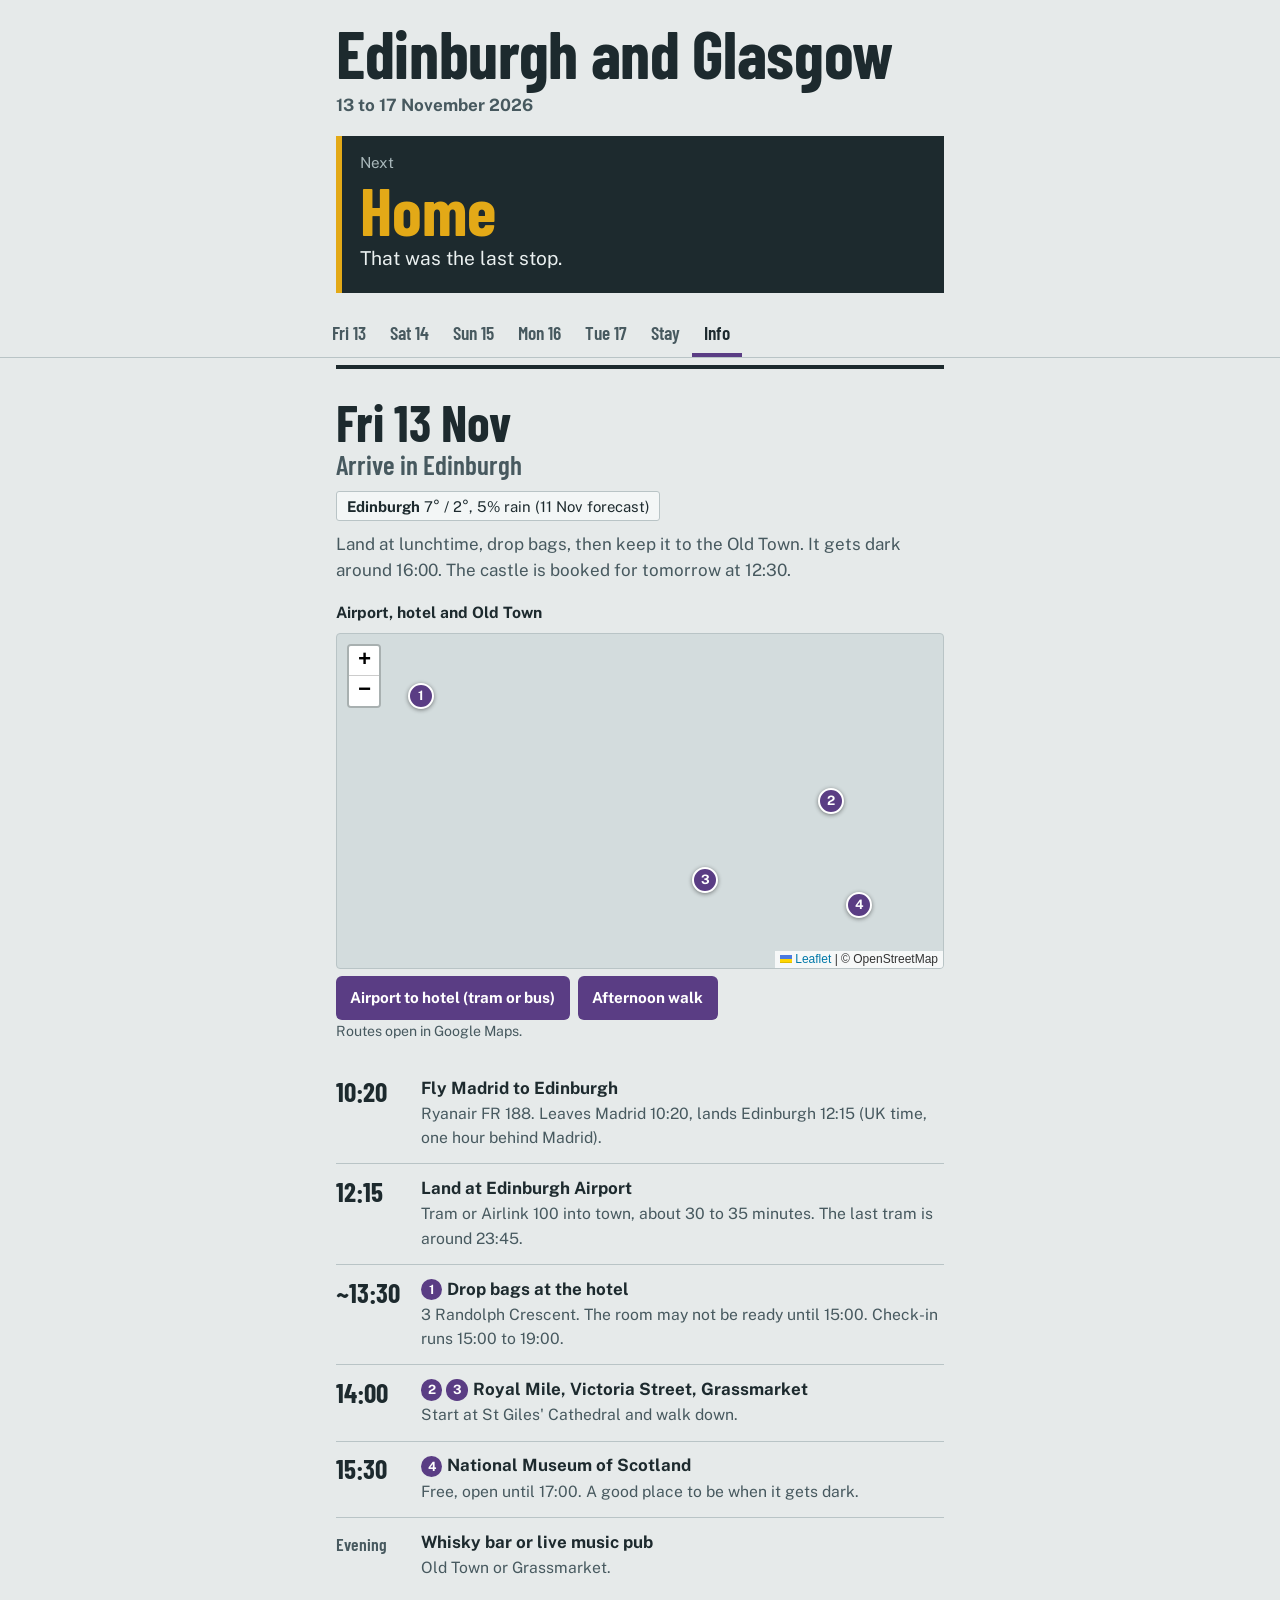
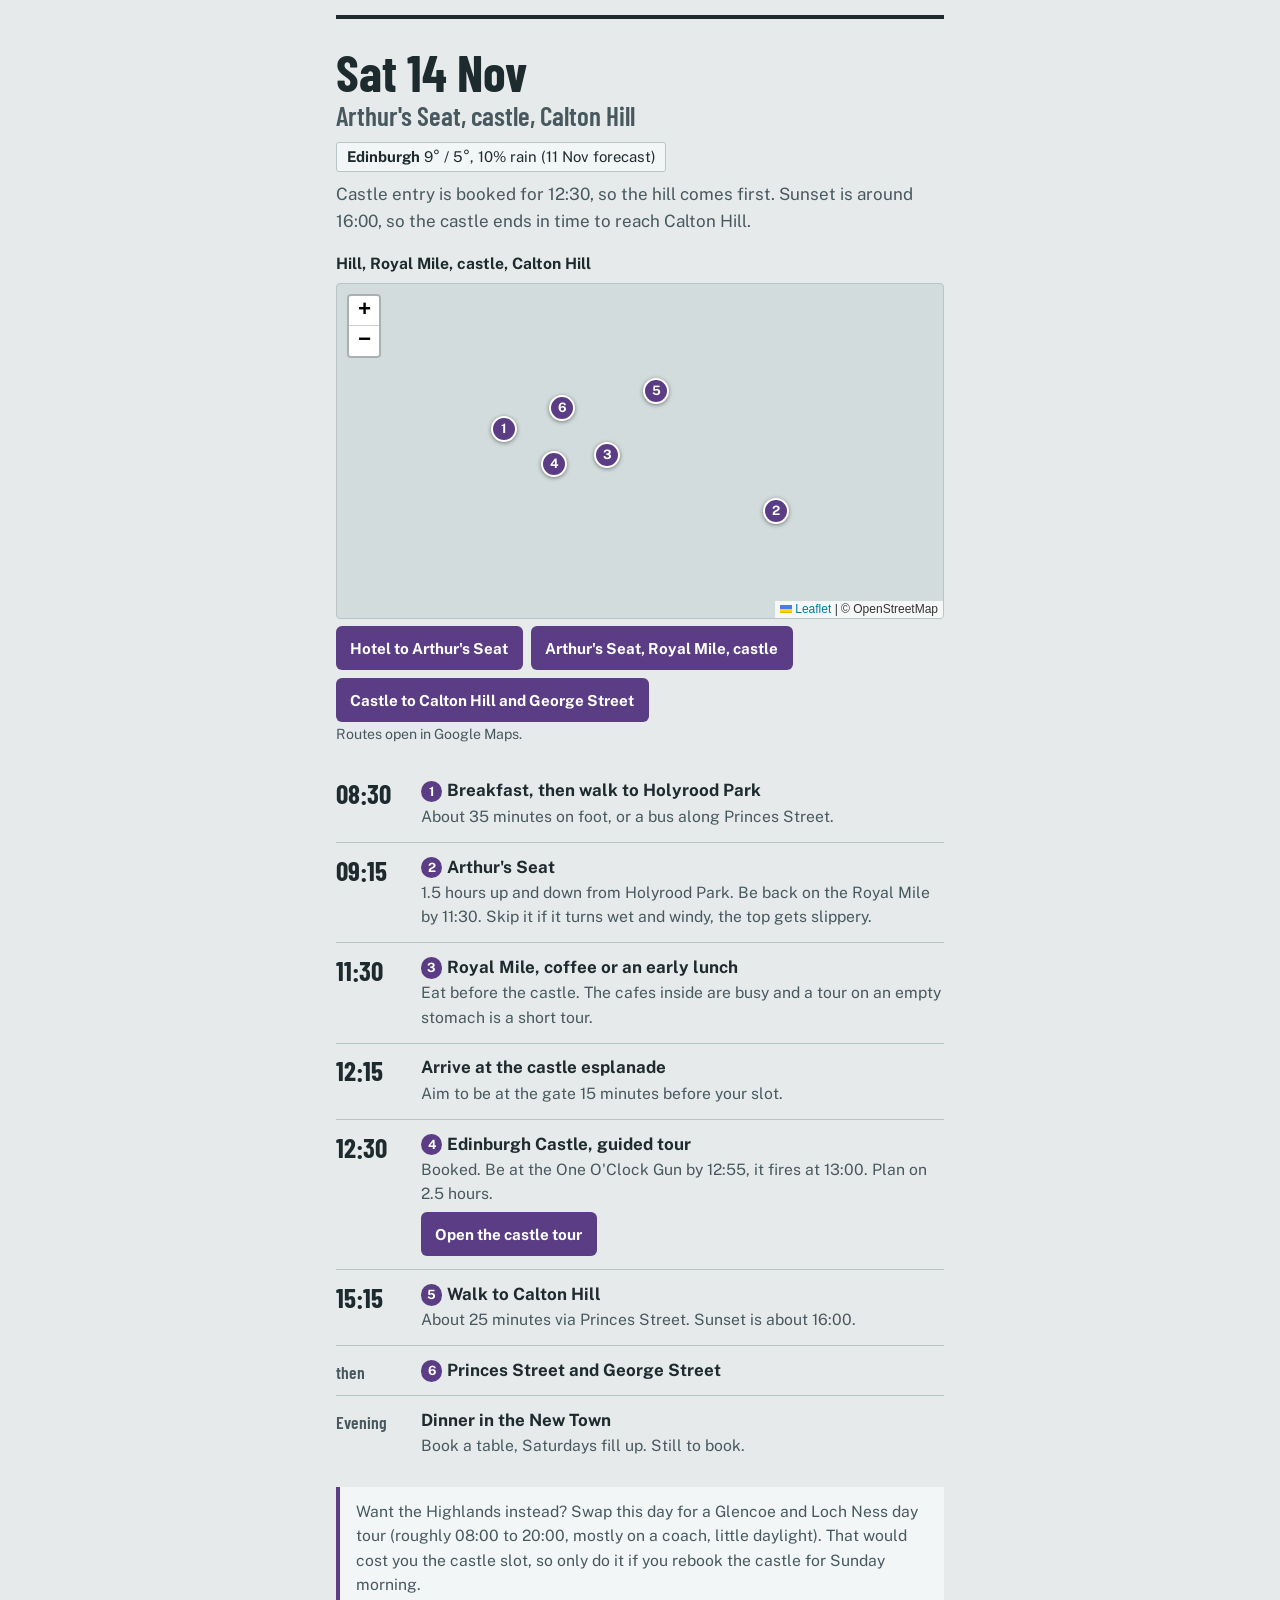
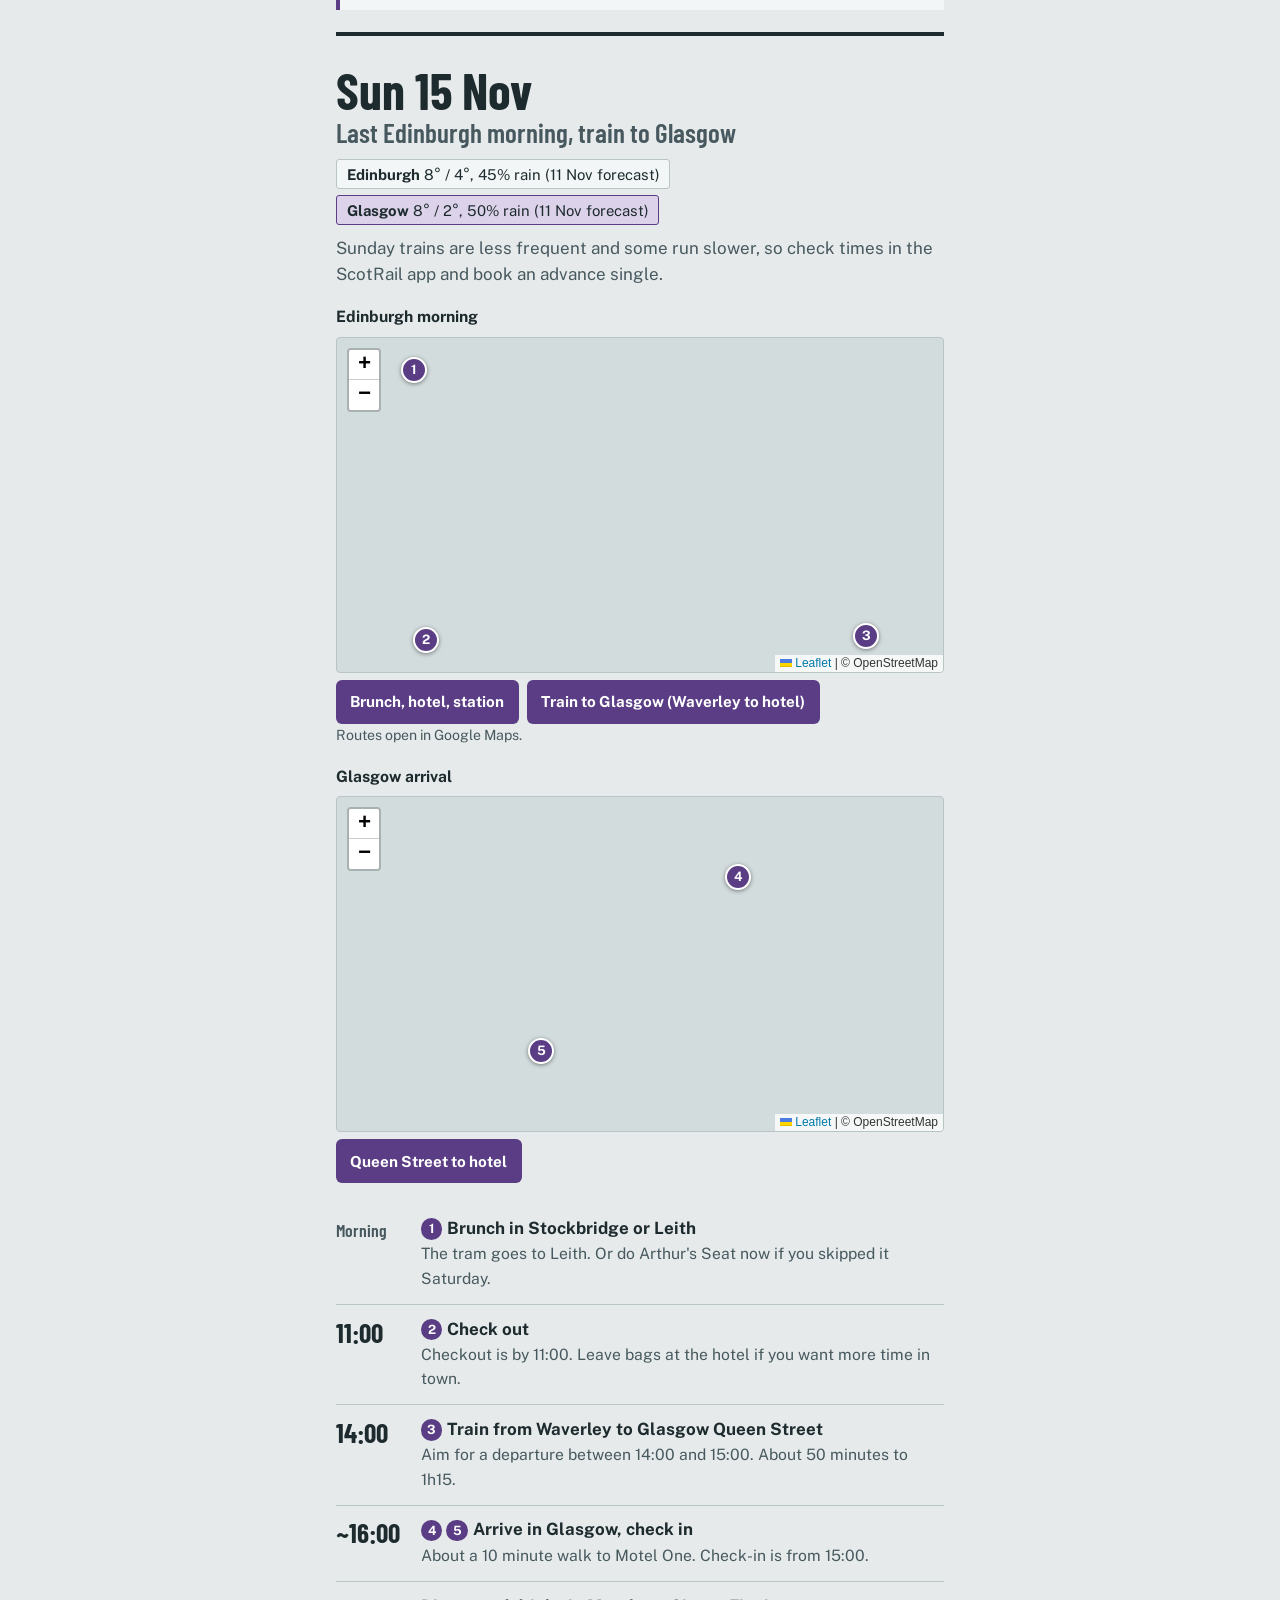
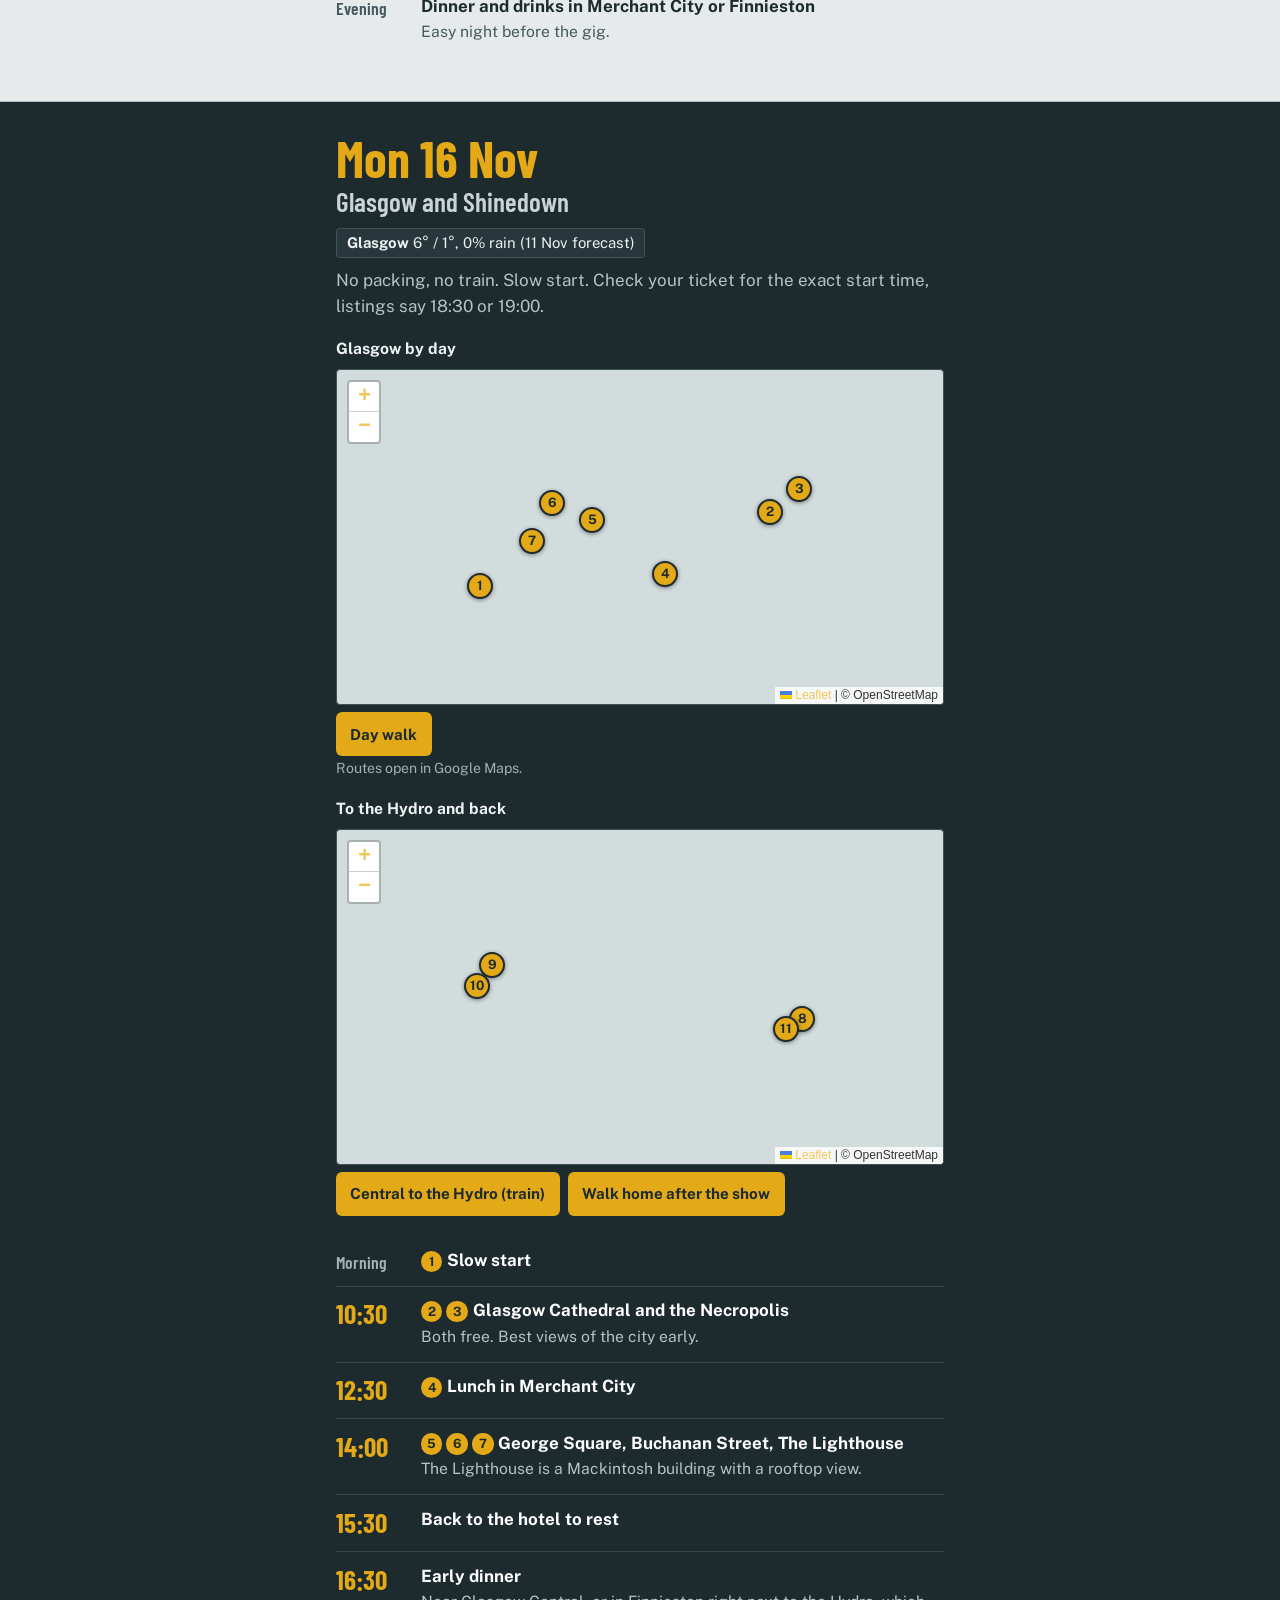
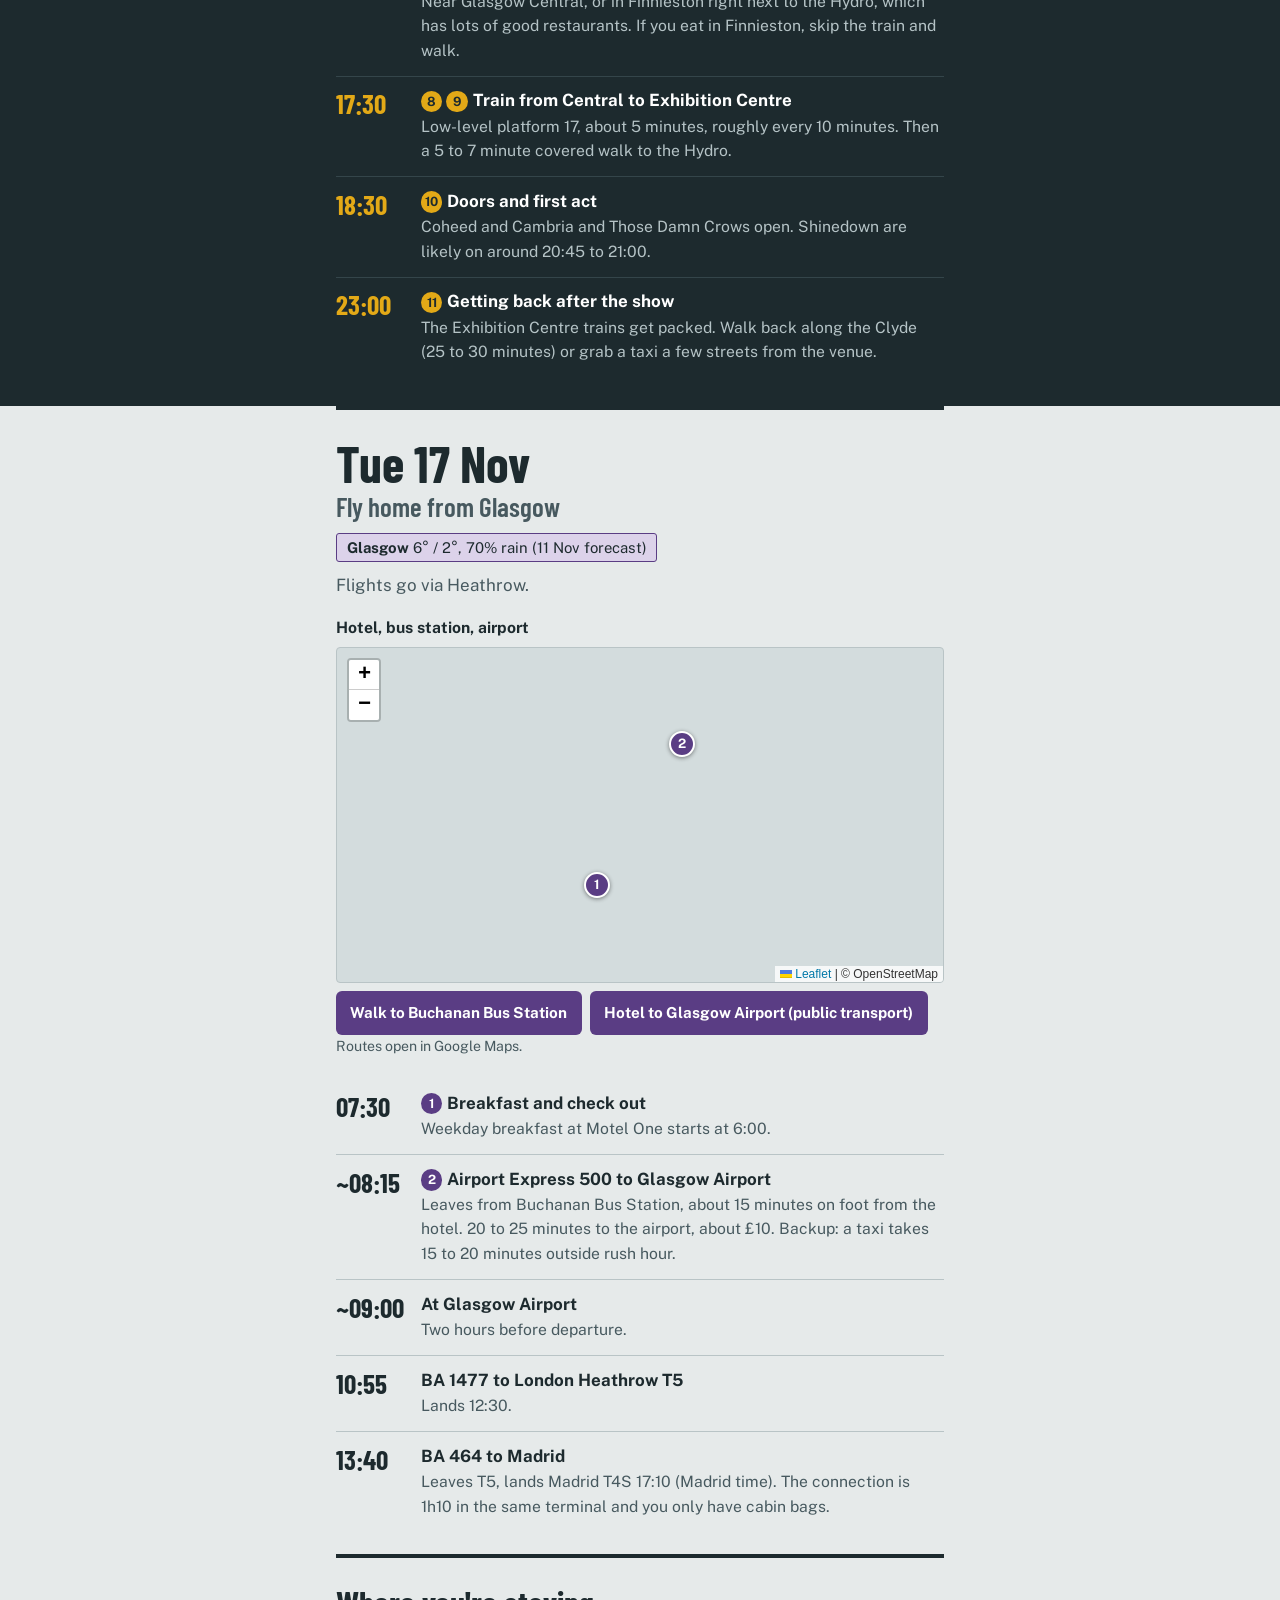
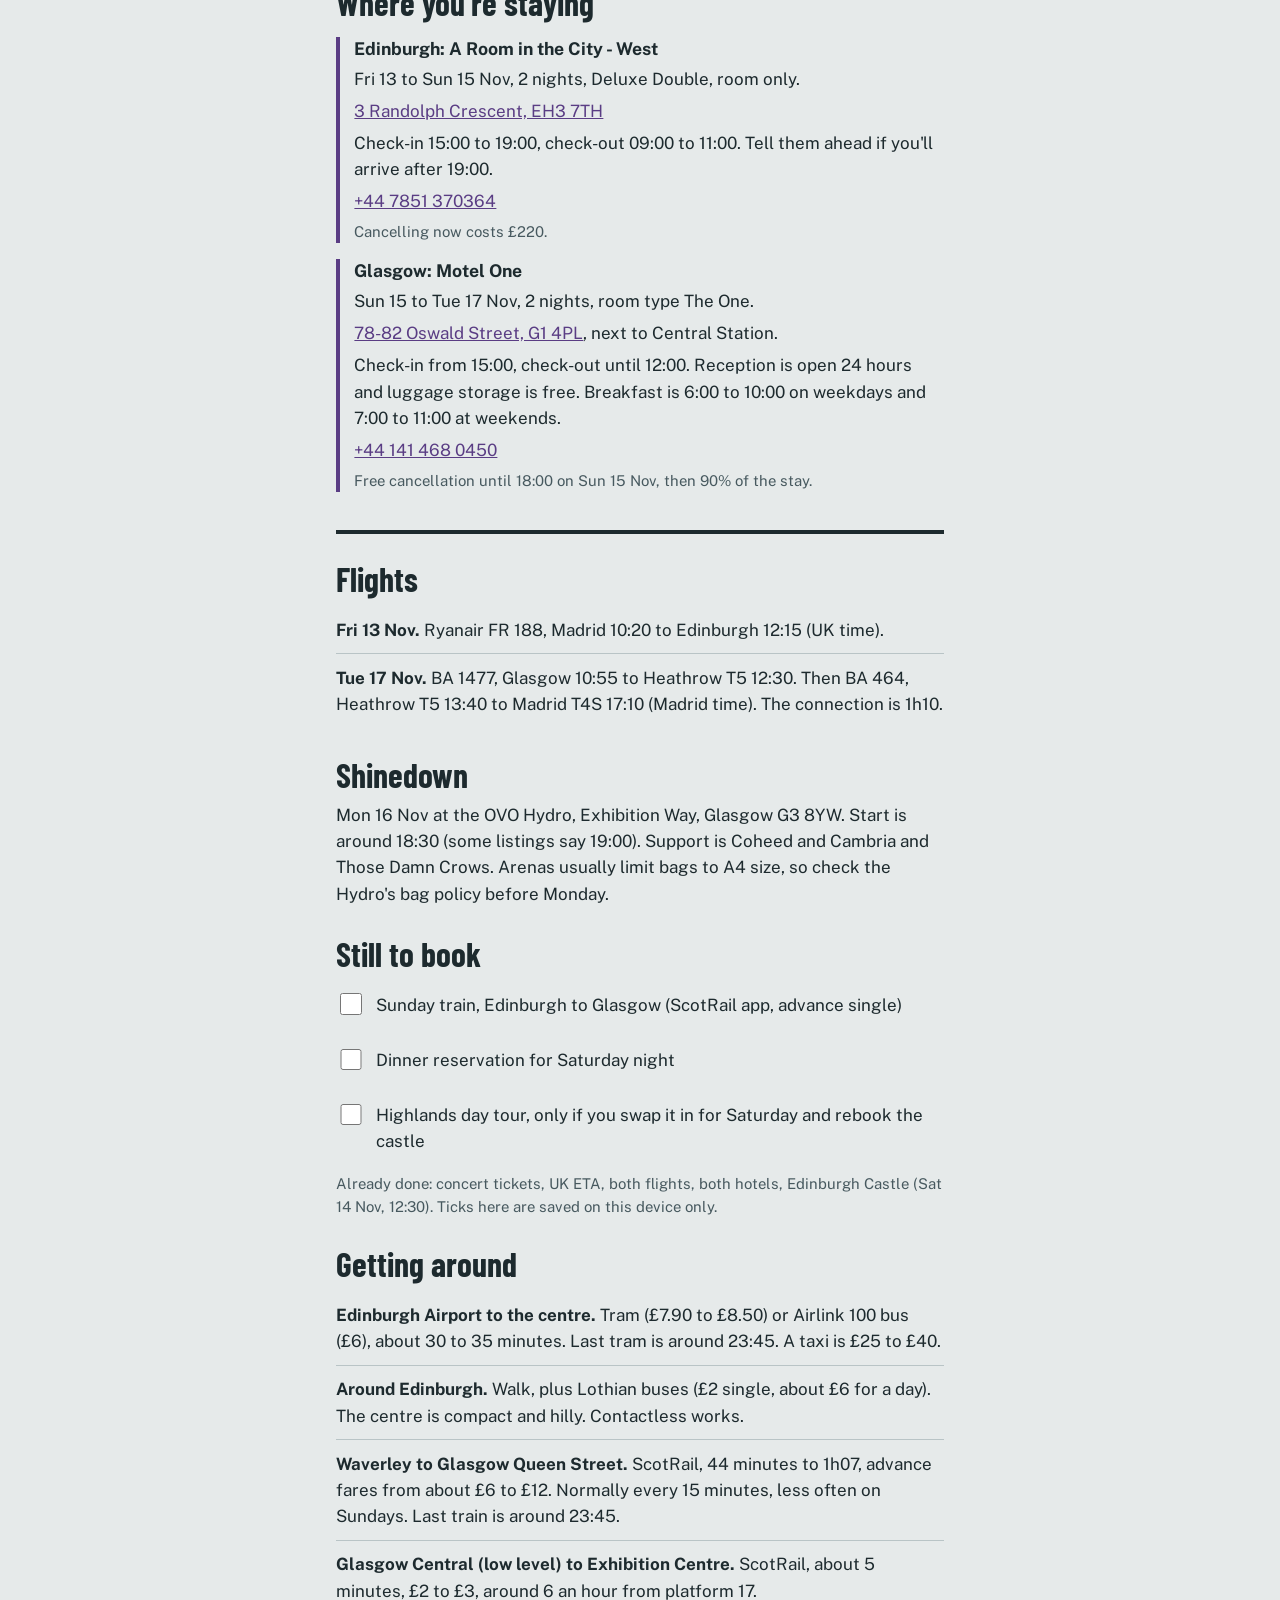
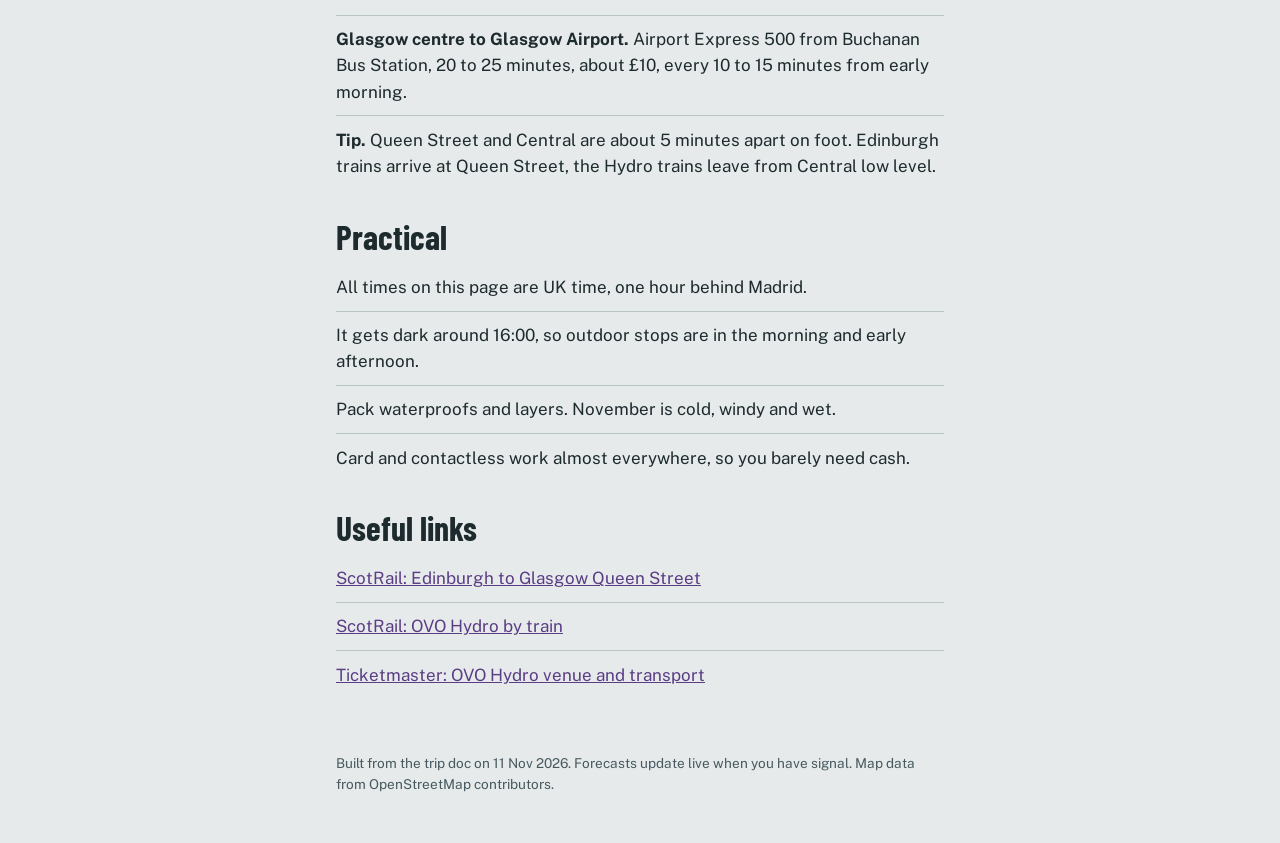
==== index.html @ a9a09bb0 "Rework Saturday around 12:30 castle slot, add castle audio tour page Co-Authored-By: Claude Sonnet 5" ====
<!doctype html>
<html lang="en">
<head>
<meta charset="utf-8">
<meta name="viewport" content="width=device-width, initial-scale=1, viewport-fit=cover">
<meta name="robots" content="noindex, nofollow">
<meta name="theme-color" content="#1D2A2E">
<title>Edinburgh and Glasgow, 13 to 17 Nov 2026</title>
<link rel="stylesheet" href="vendor/leaflet/leaflet.css">
<link rel="stylesheet" href="style.css">
</head>
<body>
<header class="top">
  <h1>Edinburgh and Glasgow</h1>
  <p class="dates">13 to 17 November 2026</p>
  <div class="next" id="next" aria-live="polite">
    <p class="nextlabel">Next</p>
    <p class="nexttime" id="nexttime"></p>
    <p class="nexttext" id="nexttext"></p>
    <p class="nextin" id="nextin"></p>
  </div>
</header>
<nav class="tabs" id="tabs" aria-label="Sections"><a href="#fri" data-tab="fri">Fri 13</a><a href="#sat" data-tab="sat">Sat 14</a><a href="#sun" data-tab="sun">Sun 15</a><a href="#mon" data-tab="mon">Mon 16</a><a href="#tue" data-tab="tue">Tue 17</a><a href="#stay" data-tab="stay">Stay</a><a href="#info" data-tab="info">Info</a></nav>
<main>

<section class="day" id="fri" data-date="2026-11-13">
  <div class="dayhead">
    <p class="daydate">Fri 13 Nov<span class="todaytag" hidden>Today</span></p>
    <h2>Arrive in Edinburgh</h2>
  </div>
  <p class="weather"><span class="wx" data-city="edi" data-date="2026-11-13"><b>Edinburgh</b> <i class="wxv">loading</i></span></p>
  <p class="blurb">Land at lunchtime, drop bags, then keep it to the Old Town. It gets dark around 16:00. The castle is booked for tomorrow at 12:30.</p>
  <div class="mapblock"><p class="maptitle">Airport, hotel and Old Town</p><div class="map" id="map-fri-0" role="img" aria-label="Map: Airport, hotel and Old Town"></div><div class="routes"><a class="btn" href="https://www.google.com/maps/dir/?api=1&amp;origin=Edinburgh%20Airport&amp;destination=A%20Room%20in%20the%20City%20-%20West%2C%203%20Randolph%20Crescent%2C%20Edinburgh%20EH3%207TH&amp;travelmode=transit" target="_blank" rel="noopener">Airport to hotel (tram or bus)</a><a class="btn" href="https://www.google.com/maps/dir/?api=1&amp;origin=A%20Room%20in%20the%20City%20-%20West%2C%203%20Randolph%20Crescent%2C%20Edinburgh%20EH3%207TH&amp;destination=National%20Museum%20of%20Scotland%2C%20Edinburgh&amp;travelmode=walking&amp;waypoints=St%20Giles%27%20Cathedral%2C%20Edinburgh%7CVictoria%20Street%2C%20Edinburgh%7CGrassmarket%2C%20Edinburgh" target="_blank" rel="noopener">Afternoon walk</a></div><p class="mapnote">Routes open in Google Maps.</p></div>
  <ol class="timeline">
<li class="row"><div class="t">10:20</div><div class="b"><h4>Fly Madrid to Edinburgh</h4><p>Ryanair FR 188. Leaves Madrid 10:20, lands Edinburgh 12:15 (UK time, one hour behind Madrid).</p></div></li>
<li class="row"><div class="t">12:15</div><div class="b"><h4>Land at Edinburgh Airport</h4><p>Tram or Airlink 100 into town, about 30 to 35 minutes. The last tram is around 23:45.</p></div></li>
<li class="row"><div class="t">~13:30</div><div class="b"><h4><span class="pin">1</span>Drop bags at the hotel</h4><p>3 Randolph Crescent. The room may not be ready until 15:00. Check-in runs 15:00 to 19:00.</p></div></li>
<li class="row"><div class="t">14:00</div><div class="b"><h4><span class="pin">2</span><span class="pin">3</span>Royal Mile, Victoria Street, Grassmarket</h4><p>Start at St Giles&#x27; Cathedral and walk down.</p></div></li>
<li class="row"><div class="t">15:30</div><div class="b"><h4><span class="pin">4</span>National Museum of Scotland</h4><p>Free, open until 17:00. A good place to be when it gets dark.</p></div></li>
<li class="row"><div class="t w">Evening</div><div class="b"><h4>Whisky bar or live music pub</h4><p>Old Town or Grassmarket.</p></div></li>
  </ol>
  
</section>
<section class="day" id="sat" data-date="2026-11-14">
  <div class="dayhead">
    <p class="daydate">Sat 14 Nov<span class="todaytag" hidden>Today</span></p>
    <h2>Arthur&#x27;s Seat, castle, Calton Hill</h2>
  </div>
  <p class="weather"><span class="wx" data-city="edi" data-date="2026-11-14"><b>Edinburgh</b> <i class="wxv">loading</i></span></p>
  <p class="blurb">Castle entry is booked for 12:30, so the hill comes first. Sunset is around 16:00, so the castle ends in time to reach Calton Hill.</p>
  <div class="mapblock"><p class="maptitle">Hill, Royal Mile, castle, Calton Hill</p><div class="map" id="map-sat-0" role="img" aria-label="Map: Hill, Royal Mile, castle, Calton Hill"></div><div class="routes"><a class="btn" href="https://www.google.com/maps/dir/?api=1&amp;origin=A%20Room%20in%20the%20City%20-%20West%2C%203%20Randolph%20Crescent%2C%20Edinburgh%20EH3%207TH&amp;destination=Arthur%27s%20Seat%2C%20Edinburgh&amp;travelmode=walking" target="_blank" rel="noopener">Hotel to Arthur&#x27;s Seat</a><a class="btn" href="https://www.google.com/maps/dir/?api=1&amp;origin=Arthur%27s%20Seat%2C%20Edinburgh&amp;destination=Edinburgh%20Castle&amp;travelmode=walking&amp;waypoints=St%20Giles%27%20Cathedral%2C%20Edinburgh" target="_blank" rel="noopener">Arthur&#x27;s Seat, Royal Mile, castle</a><a class="btn" href="https://www.google.com/maps/dir/?api=1&amp;origin=Edinburgh%20Castle&amp;destination=George%20Street%2C%20Edinburgh&amp;travelmode=walking&amp;waypoints=Calton%20Hill%2C%20Edinburgh" target="_blank" rel="noopener">Castle to Calton Hill and George Street</a></div><p class="mapnote">Routes open in Google Maps.</p></div>
  <ol class="timeline">
<li class="row"><div class="t">08:30</div><div class="b"><h4><span class="pin">1</span>Breakfast, then walk to Holyrood Park</h4><p>About 35 minutes on foot, or a bus along Princes Street.</p></div></li>
<li class="row"><div class="t">09:15</div><div class="b"><h4><span class="pin">2</span>Arthur&#x27;s Seat</h4><p>1.5 hours up and down from Holyrood Park. Be back on the Royal Mile by 11:30. Skip it if it turns wet and windy, the top gets slippery.</p></div></li>
<li class="row"><div class="t">11:30</div><div class="b"><h4><span class="pin">3</span>Royal Mile, coffee or an early lunch</h4><p>Eat before the castle. The cafes inside are busy and a tour on an empty stomach is a short tour.</p></div></li>
<li class="row"><div class="t">12:15</div><div class="b"><h4>Arrive at the castle esplanade</h4><p>Aim to be at the gate 15 minutes before your slot.</p></div></li>
<li class="row"><div class="t">12:30</div><div class="b"><h4><span class="pin">4</span>Edinburgh Castle, guided tour</h4><p>Booked. Be at the One O&#x27;Clock Gun by 12:55, it fires at 13:00. Plan on 2.5 hours.</p><p><a class="btn tour" href="castle.html">Open the castle tour</a></p></div></li>
<li class="row"><div class="t">15:15</div><div class="b"><h4><span class="pin">5</span>Walk to Calton Hill</h4><p>About 25 minutes via Princes Street. Sunset is about 16:00.</p></div></li>
<li class="row"><div class="t w">then</div><div class="b"><h4><span class="pin">6</span>Princes Street and George Street</h4></div></li>
<li class="row"><div class="t w">Evening</div><div class="b"><h4>Dinner in the New Town</h4><p>Book a table, Saturdays fill up. Still to book.</p></div></li>
  </ol>
  <p class="extra">Want the Highlands instead? Swap this day for a Glencoe and Loch Ness day tour (roughly 08:00 to 20:00, mostly on a coach, little daylight). That would cost you the castle slot, so only do it if you rebook the castle for Sunday morning.</p>
</section>
<section class="day" id="sun" data-date="2026-11-15">
  <div class="dayhead">
    <p class="daydate">Sun 15 Nov<span class="todaytag" hidden>Today</span></p>
    <h2>Last Edinburgh morning, train to Glasgow</h2>
  </div>
  <p class="weather"><span class="wx" data-city="edi" data-date="2026-11-15"><b>Edinburgh</b> <i class="wxv">loading</i></span><span class="wx" data-city="gla" data-date="2026-11-15"><b>Glasgow</b> <i class="wxv">loading</i></span></p>
  <p class="blurb">Sunday trains are less frequent and some run slower, so check times in the ScotRail app and book an advance single.</p>
  <div class="mapblock"><p class="maptitle">Edinburgh morning</p><div class="map" id="map-sun-0" role="img" aria-label="Map: Edinburgh morning"></div><div class="routes"><a class="btn" href="https://www.google.com/maps/dir/?api=1&amp;origin=Stockbridge%2C%20Edinburgh&amp;destination=Edinburgh%20Waverley%20station&amp;travelmode=walking&amp;waypoints=A%20Room%20in%20the%20City%20-%20West%2C%203%20Randolph%20Crescent%2C%20Edinburgh%20EH3%207TH" target="_blank" rel="noopener">Brunch, hotel, station</a><a class="btn" href="https://www.google.com/maps/dir/?api=1&amp;origin=Edinburgh%20Waverley%20station&amp;destination=Motel%20One%20Glasgow%2C%2078-82%20Oswald%20Street%2C%20Glasgow%20G1%204PL&amp;travelmode=transit" target="_blank" rel="noopener">Train to Glasgow (Waverley to hotel)</a></div><p class="mapnote">Routes open in Google Maps.</p></div>
<div class="mapblock"><p class="maptitle">Glasgow arrival</p><div class="map" id="map-sun-1" role="img" aria-label="Map: Glasgow arrival"></div><div class="routes"><a class="btn" href="https://www.google.com/maps/dir/?api=1&amp;origin=Glasgow%20Queen%20Street%20station&amp;destination=Motel%20One%20Glasgow%2C%2078-82%20Oswald%20Street%2C%20Glasgow%20G1%204PL&amp;travelmode=walking" target="_blank" rel="noopener">Queen Street to hotel</a></div></div>
  <ol class="timeline">
<li class="row"><div class="t w">Morning</div><div class="b"><h4><span class="pin">1</span>Brunch in Stockbridge or Leith</h4><p>The tram goes to Leith. Or do Arthur&#x27;s Seat now if you skipped it Saturday.</p></div></li>
<li class="row"><div class="t">11:00</div><div class="b"><h4><span class="pin">2</span>Check out</h4><p>Checkout is by 11:00. Leave bags at the hotel if you want more time in town.</p></div></li>
<li class="row"><div class="t">14:00</div><div class="b"><h4><span class="pin">3</span>Train from Waverley to Glasgow Queen Street</h4><p>Aim for a departure between 14:00 and 15:00. About 50 minutes to 1h15.</p></div></li>
<li class="row"><div class="t">~16:00</div><div class="b"><h4><span class="pin">4</span><span class="pin">5</span>Arrive in Glasgow, check in</h4><p>About a 10 minute walk to Motel One. Check-in is from 15:00.</p></div></li>
<li class="row"><div class="t w">Evening</div><div class="b"><h4>Dinner and drinks in Merchant City or Finnieston</h4><p>Easy night before the gig.</p></div></li>
  </ol>
  
</section>
<section class="day stage" id="mon" data-date="2026-11-16">
  <div class="dayhead">
    <p class="daydate">Mon 16 Nov<span class="todaytag" hidden>Today</span></p>
    <h2>Glasgow and Shinedown</h2>
  </div>
  <p class="weather"><span class="wx" data-city="gla" data-date="2026-11-16"><b>Glasgow</b> <i class="wxv">loading</i></span></p>
  <p class="blurb">No packing, no train. Slow start. Check your ticket for the exact start time, listings say 18:30 or 19:00.</p>
  <div class="mapblock"><p class="maptitle">Glasgow by day</p><div class="map" id="map-mon-0" role="img" aria-label="Map: Glasgow by day"></div><div class="routes"><a class="btn" href="https://www.google.com/maps/dir/?api=1&amp;origin=Motel%20One%20Glasgow%2C%2078-82%20Oswald%20Street%2C%20Glasgow%20G1%204PL&amp;destination=Motel%20One%20Glasgow%2C%2078-82%20Oswald%20Street%2C%20Glasgow%20G1%204PL&amp;travelmode=walking&amp;waypoints=Glasgow%20Cathedral%7CGlasgow%20Necropolis%7CMerchant%20City%2C%20Glasgow%7CGeorge%20Square%2C%20Glasgow%7CBuchanan%20Street%2C%20Glasgow%7CThe%20Lighthouse%2C%20Mitchell%20Lane%2C%20Glasgow" target="_blank" rel="noopener">Day walk</a></div><p class="mapnote">Routes open in Google Maps.</p></div>
<div class="mapblock"><p class="maptitle">To the Hydro and back</p><div class="map" id="map-mon-1" role="img" aria-label="Map: To the Hydro and back"></div><div class="routes"><a class="btn" href="https://www.google.com/maps/dir/?api=1&amp;origin=Glasgow%20Central%20station&amp;destination=OVO%20Hydro%2C%20Glasgow&amp;travelmode=transit" target="_blank" rel="noopener">Central to the Hydro (train)</a><a class="btn" href="https://www.google.com/maps/dir/?api=1&amp;origin=OVO%20Hydro%2C%20Glasgow&amp;destination=Motel%20One%20Glasgow%2C%2078-82%20Oswald%20Street%2C%20Glasgow%20G1%204PL&amp;travelmode=walking" target="_blank" rel="noopener">Walk home after the show</a></div></div>
  <ol class="timeline">
<li class="row"><div class="t w">Morning</div><div class="b"><h4><span class="pin">1</span>Slow start</h4></div></li>
<li class="row"><div class="t">10:30</div><div class="b"><h4><span class="pin">2</span><span class="pin">3</span>Glasgow Cathedral and the Necropolis</h4><p>Both free. Best views of the city early.</p></div></li>
<li class="row"><div class="t">12:30</div><div class="b"><h4><span class="pin">4</span>Lunch in Merchant City</h4></div></li>
<li class="row"><div class="t">14:00</div><div class="b"><h4><span class="pin">5</span><span class="pin">6</span><span class="pin">7</span>George Square, Buchanan Street, The Lighthouse</h4><p>The Lighthouse is a Mackintosh building with a rooftop view.</p></div></li>
<li class="row"><div class="t">15:30</div><div class="b"><h4>Back to the hotel to rest</h4></div></li>
<li class="row"><div class="t">16:30</div><div class="b"><h4>Early dinner</h4><p>Near Glasgow Central, or in Finnieston right next to the Hydro, which has lots of good restaurants. If you eat in Finnieston, skip the train and walk.</p></div></li>
<li class="row"><div class="t">17:30</div><div class="b"><h4><span class="pin">8</span><span class="pin">9</span>Train from Central to Exhibition Centre</h4><p>Low-level platform 17, about 5 minutes, roughly every 10 minutes. Then a 5 to 7 minute covered walk to the Hydro.</p></div></li>
<li class="row"><div class="t">18:30</div><div class="b"><h4><span class="pin">10</span>Doors and first act</h4><p>Coheed and Cambria and Those Damn Crows open. Shinedown are likely on around 20:45 to 21:00.</p></div></li>
<li class="row"><div class="t">23:00</div><div class="b"><h4><span class="pin">11</span>Getting back after the show</h4><p>The Exhibition Centre trains get packed. Walk back along the Clyde (25 to 30 minutes) or grab a taxi a few streets from the venue.</p></div></li>
  </ol>
  
</section>
<section class="day" id="tue" data-date="2026-11-17">
  <div class="dayhead">
    <p class="daydate">Tue 17 Nov<span class="todaytag" hidden>Today</span></p>
    <h2>Fly home from Glasgow</h2>
  </div>
  <p class="weather"><span class="wx" data-city="gla" data-date="2026-11-17"><b>Glasgow</b> <i class="wxv">loading</i></span></p>
  <p class="blurb">Flights go via Heathrow.</p>
  <div class="mapblock"><p class="maptitle">Hotel, bus station, airport</p><div class="map" id="map-tue-0" role="img" aria-label="Map: Hotel, bus station, airport"></div><div class="routes"><a class="btn" href="https://www.google.com/maps/dir/?api=1&amp;origin=Motel%20One%20Glasgow%2C%2078-82%20Oswald%20Street%2C%20Glasgow%20G1%204PL&amp;destination=Buchanan%20Bus%20Station%2C%20Glasgow&amp;travelmode=walking" target="_blank" rel="noopener">Walk to Buchanan Bus Station</a><a class="btn" href="https://www.google.com/maps/dir/?api=1&amp;origin=Motel%20One%20Glasgow%2C%2078-82%20Oswald%20Street%2C%20Glasgow%20G1%204PL&amp;destination=Glasgow%20Airport&amp;travelmode=transit" target="_blank" rel="noopener">Hotel to Glasgow Airport (public transport)</a></div><p class="mapnote">Routes open in Google Maps.</p></div>
  <ol class="timeline">
<li class="row"><div class="t">07:30</div><div class="b"><h4><span class="pin">1</span>Breakfast and check out</h4><p>Weekday breakfast at Motel One starts at 6:00.</p></div></li>
<li class="row"><div class="t">~08:15</div><div class="b"><h4><span class="pin">2</span>Airport Express 500 to Glasgow Airport</h4><p>Leaves from Buchanan Bus Station, about 15 minutes on foot from the hotel. 20 to 25 minutes to the airport, about £10. Backup: a taxi takes 15 to 20 minutes outside rush hour.</p></div></li>
<li class="row"><div class="t">~09:00</div><div class="b"><h4>At Glasgow Airport</h4><p>Two hours before departure.</p></div></li>
<li class="row"><div class="t">10:55</div><div class="b"><h4>BA 1477 to London Heathrow T5</h4><p>Lands 12:30.</p></div></li>
<li class="row"><div class="t">13:40</div><div class="b"><h4>BA 464 to Madrid</h4><p>Leaves T5, lands Madrid T4S 17:10 (Madrid time). The connection is 1h10 in the same terminal and you only have cabin bags.</p></div></li>
  </ol>
  
</section>

<section class="plain" id="stay">
  <h2>Where you're staying</h2>
  <div class="lodging">
    <h3>Edinburgh: A Room in the City - West</h3>
    <p>Fri 13 to Sun 15 Nov, 2 nights, Deluxe Double, room only.</p>
    <p><a href="https://www.google.com/maps/search/?api=1&query=A%20Room%20in%20the%20City%20-%20West%2C%203%20Randolph%20Crescent%2C%20Edinburgh%20EH3%207TH" target="_blank" rel="noopener">3 Randolph Crescent, EH3 7TH</a></p>
    <p>Check-in 15:00 to 19:00, check-out 09:00 to 11:00. Tell them ahead if you'll arrive after 19:00.</p>
    <p><a href="tel:+447851370364">+44 7851 370364</a></p>
    <p class="fine">Cancelling now costs £220.</p>
  </div>
  <div class="lodging">
    <h3>Glasgow: Motel One</h3>
    <p>Sun 15 to Tue 17 Nov, 2 nights, room type The One.</p>
    <p><a href="https://www.google.com/maps/search/?api=1&query=Motel%20One%20Glasgow%2C%2078-82%20Oswald%20Street%2C%20Glasgow%20G1%204PL" target="_blank" rel="noopener">78-82 Oswald Street, G1 4PL</a>, next to Central Station.</p>
    <p>Check-in from 15:00, check-out until 12:00. Reception is open 24 hours and luggage storage is free. Breakfast is 6:00 to 10:00 on weekdays and 7:00 to 11:00 at weekends.</p>
    <p><a href="tel:+441414680450">+44 141 468 0450</a></p>
    <p class="fine">Free cancellation until 18:00 on Sun 15 Nov, then 90% of the stay.</p>
  </div>
</section>

<section class="plain" id="info">
  <h2>Flights</h2>
  <ul class="flat">
    <li><b>Fri 13 Nov.</b> Ryanair FR 188, Madrid 10:20 to Edinburgh 12:15 (UK time).</li>
    <li><b>Tue 17 Nov.</b> BA 1477, Glasgow 10:55 to Heathrow T5 12:30. Then BA 464, Heathrow T5 13:40 to Madrid T4S 17:10 (Madrid time). The connection is 1h10.</li>
  </ul>

  <h2>Shinedown</h2>
  <p>Mon 16 Nov at the OVO Hydro, Exhibition Way, Glasgow G3 8YW. Start is around 18:30 (some listings say 19:00). Support is Coheed and Cambria and Those Damn Crows. Arenas usually limit bags to A4 size, so check the Hydro's bag policy before Monday.</p>

  <h2>Still to book</h2>
  <ul class="todo" id="todo">
    <li><label><input type="checkbox" data-k="train"> Sunday train, Edinburgh to Glasgow (ScotRail app, advance single)</label></li>
    <li><label><input type="checkbox" data-k="dinner"> Dinner reservation for Saturday night</label></li>
    <li><label><input type="checkbox" data-k="highlands"> Highlands day tour, only if you swap it in for Saturday and rebook the castle</label></li>
  </ul>
  <p class="fine">Already done: concert tickets, UK ETA, both flights, both hotels, Edinburgh Castle (Sat 14 Nov, 12:30). Ticks here are saved on this device only.</p>

  <h2>Getting around</h2>
  <ul class="flat">
    <li><b>Edinburgh Airport to the centre.</b> Tram (£7.90 to £8.50) or Airlink 100 bus (£6), about 30 to 35 minutes. Last tram is around 23:45. A taxi is £25 to £40.</li>
    <li><b>Around Edinburgh.</b> Walk, plus Lothian buses (£2 single, about £6 for a day). The centre is compact and hilly. Contactless works.</li>
    <li><b>Waverley to Glasgow Queen Street.</b> ScotRail, 44 minutes to 1h07, advance fares from about £6 to £12. Normally every 15 minutes, less often on Sundays. Last train is around 23:45.</li>
    <li><b>Glasgow Central (low level) to Exhibition Centre.</b> ScotRail, about 5 minutes, £2 to £3, around 6 an hour from platform 17.</li>
    <li><b>Glasgow centre to Glasgow Airport.</b> Airport Express 500 from Buchanan Bus Station, 20 to 25 minutes, about £10, every 10 to 15 minutes from early morning.</li>
    <li><b>Tip.</b> Queen Street and Central are about 5 minutes apart on foot. Edinburgh trains arrive at Queen Street, the Hydro trains leave from Central low level.</li>
  </ul>

  <h2>Practical</h2>
  <ul class="flat">
    <li>All times on this page are UK time, one hour behind Madrid.</li>
    <li>It gets dark around 16:00, so outdoor stops are in the morning and early afternoon.</li>
    <li>Pack waterproofs and layers. November is cold, windy and wet.</li>
    <li>Card and contactless work almost everywhere, so you barely need cash.</li>
  </ul>

  <h2>Useful links</h2>
  <ul class="flat">
    <li><a href="https://www.scotrail.co.uk/timetables/trains-from-edinburgh-to-glasgow-queen-street" target="_blank" rel="noopener">ScotRail: Edinburgh to Glasgow Queen Street</a></li>
    <li><a href="https://scotrail.co.uk/scotland-by-rail/OVO-hydro" target="_blank" rel="noopener">ScotRail: OVO Hydro by train</a></li>
    <li><a href="https://www.ticketmaster.co.uk/ovo-hydro-tickets-glasgow/venue/444745" target="_blank" rel="noopener">Ticketmaster: OVO Hydro venue and transport</a></li>
  </ul>
</section>
</main>
<footer>Built from the trip doc on 11 Nov 2026. Forecasts update live when you have signal. Map data from OpenStreetMap contributors.</footer>
<script type="application/json" id="data">{"maps": [{"id": "map-fri-0", "pins": [{"n": 1, "name": "A Room in the City - West", "lat": 55.952, "lng": -3.2085}, {"n": 2, "name": "St Giles' Cathedral", "lat": 55.9495, "lng": -3.1909}, {"n": 3, "name": "Grassmarket", "lat": 55.9476, "lng": -3.1963}, {"n": 4, "name": "National Museum of Scotland", "lat": 55.947, "lng": -3.1897}]}, {"id": "map-sat-0", "pins": [{"n": 1, "name": "A Room in the City - West", "lat": 55.952, "lng": -3.2085}, {"n": 2, "name": "Arthur's Seat", "lat": 55.9441, "lng": -3.1618}, {"n": 3, "name": "St Giles' Cathedral", "lat": 55.9495, "lng": -3.1909}, {"n": 4, "name": "Edinburgh Castle", "lat": 55.9486, "lng": -3.1999, "href": "castle.html"}, {"n": 5, "name": "Calton Hill", "lat": 55.9556, "lng": -3.1824}, {"n": 6, "name": "George Street", "lat": 55.954, "lng": -3.1985}]}, {"id": "map-sun-0", "pins": [{"n": 1, "name": "Stockbridge", "lat": 55.9585, "lng": -3.209}, {"n": 2, "name": "A Room in the City - West", "lat": 55.952, "lng": -3.2085}, {"n": 3, "name": "Edinburgh Waverley", "lat": 55.9521, "lng": -3.1896}]}, {"id": "map-sun-1", "pins": [{"n": 4, "name": "Glasgow Queen Street", "lat": 55.8624, "lng": -4.2511}, {"n": 5, "name": "Motel One Glasgow", "lat": 55.858203, "lng": -4.259565}]}, {"id": "map-mon-0", "pins": [{"n": 1, "name": "Motel One Glasgow", "lat": 55.858203, "lng": -4.259565}, {"n": 2, "name": "Glasgow Cathedral", "lat": 55.8618, "lng": -4.2347}, {"n": 3, "name": "Glasgow Necropolis", "lat": 55.8629, "lng": -4.2322}, {"n": 4, "name": "Merchant City", "lat": 55.8588, "lng": -4.2437}, {"n": 5, "name": "George Square", "lat": 55.8614, "lng": -4.25}, {"n": 6, "name": "Buchanan Street", "lat": 55.8622, "lng": -4.2534}, {"n": 7, "name": "The Lighthouse", "lat": 55.8604, "lng": -4.2551}]}, {"id": "map-mon-1", "pins": [{"n": 8, "name": "Glasgow Central", "lat": 55.8587, "lng": -4.2582}, {"n": 9, "name": "Exhibition Centre station", "lat": 55.8613, "lng": -4.2848}, {"n": 10, "name": "OVO Hydro", "lat": 55.8603, "lng": -4.2861}, {"n": 11, "name": "Motel One Glasgow", "lat": 55.858203, "lng": -4.259565}]}, {"id": "map-tue-0", "pins": [{"n": 1, "name": "Motel One Glasgow", "lat": 55.858203, "lng": -4.259565}, {"n": 2, "name": "Buchanan Bus Station", "lat": 55.865, "lng": -4.2523}]}], "events": [{"ts": "2026-11-13T09:20:00Z", "when": "10:20", "place": "Fly Madrid to Edinburgh", "day": "Fri 13 Nov"}, {"ts": "2026-11-13T12:15:00Z", "when": "12:15", "place": "Land at Edinburgh Airport", "day": "Fri 13 Nov"}, {"ts": "2026-11-13T13:30:00Z", "when": "~13:30", "place": "Drop bags at the hotel", "day": "Fri 13 Nov"}, {"ts": "2026-11-13T14:00:00Z", "when": "14:00", "place": "Royal Mile, Victoria Street, Grassmarket", "day": "Fri 13 Nov"}, {"ts": "2026-11-13T15:30:00Z", "when": "15:30", "place": "National Museum of Scotland", "day": "Fri 13 Nov"}, {"ts": "2026-11-14T08:30:00Z", "when": "08:30", "place": "Breakfast, then walk to Holyrood Park", "day": "Sat 14 Nov"}, {"ts": "2026-11-14T09:15:00Z", "when": "09:15", "place": "Arthur's Seat", "day": "Sat 14 Nov"}, {"ts": "2026-11-14T11:30:00Z", "when": "11:30", "place": "Royal Mile, coffee or an early lunch", "day": "Sat 14 Nov"}, {"ts": "2026-11-14T12:15:00Z", "when": "12:15", "place": "Arrive at the castle esplanade", "day": "Sat 14 Nov"}, {"ts": "2026-11-14T12:30:00Z", "when": "12:30", "place": "Edinburgh Castle, guided tour", "day": "Sat 14 Nov"}, {"ts": "2026-11-14T15:15:00Z", "when": "15:15", "place": "Walk to Calton Hill", "day": "Sat 14 Nov"}, {"ts": "2026-11-15T11:00:00Z", "when": "11:00", "place": "Check out", "day": "Sun 15 Nov"}, {"ts": "2026-11-15T14:00:00Z", "when": "14:00", "place": "Train from Waverley to Glasgow Queen Street", "day": "Sun 15 Nov"}, {"ts": "2026-11-15T16:00:00Z", "when": "~16:00", "place": "Arrive in Glasgow, check in", "day": "Sun 15 Nov"}, {"ts": "2026-11-16T10:30:00Z", "when": "10:30", "place": "Glasgow Cathedral and the Necropolis", "day": "Mon 16 Nov"}, {"ts": "2026-11-16T12:30:00Z", "when": "12:30", "place": "Lunch in Merchant City", "day": "Mon 16 Nov"}, {"ts": "2026-11-16T14:00:00Z", "when": "14:00", "place": "George Square, Buchanan Street, The Lighthouse", "day": "Mon 16 Nov"}, {"ts": "2026-11-16T15:30:00Z", "when": "15:30", "place": "Back to the hotel to rest", "day": "Mon 16 Nov"}, {"ts": "2026-11-16T16:30:00Z", "when": "16:30", "place": "Early dinner", "day": "Mon 16 Nov"}, {"ts": "2026-11-16T17:30:00Z", "when": "17:30", "place": "Train from Central to Exhibition Centre", "day": "Mon 16 Nov"}, {"ts": "2026-11-16T18:30:00Z", "when": "18:30", "place": "Doors and first act", "day": "Mon 16 Nov"}, {"ts": "2026-11-16T23:00:00Z", "when": "23:00", "place": "Getting back after the show", "day": "Mon 16 Nov"}, {"ts": "2026-11-17T07:30:00Z", "when": "07:30", "place": "Breakfast and check out", "day": "Tue 17 Nov"}, {"ts": "2026-11-17T08:15:00Z", "when": "~08:15", "place": "Airport Express 500 to Glasgow Airport", "day": "Tue 17 Nov"}, {"ts": "2026-11-17T09:00:00Z", "when": "~09:00", "place": "At Glasgow Airport", "day": "Tue 17 Nov"}, {"ts": "2026-11-17T10:55:00Z", "when": "10:55", "place": "BA 1477 to London Heathrow T5", "day": "Tue 17 Nov"}, {"ts": "2026-11-17T13:40:00Z", "when": "13:40", "place": "BA 464 to Madrid", "day": "Tue 17 Nov"}], "weather": {"edi": {"2026-11-13": [6.9, 1.5, 5], "2026-11-14": [9.3, 4.8, 10], "2026-11-15": [7.8, 3.7, 45], "2026-11-16": [6.2, 2.6, 0], "2026-11-17": [6.3, 3.7, 65]}, "gla": {"2026-11-13": [6.5, -1.0, 10], "2026-11-14": [9.2, 4.9, 15], "2026-11-15": [7.7, 2.3, 50], "2026-11-16": [5.9, 1.0, 0], "2026-11-17": [5.7, 1.6, 70]}}, "trip": {"start": "2026-11-13T09:20:00Z", "end": "2026-11-17T17:10:00Z"}}</script>
<script src="vendor/leaflet/leaflet.js"></script>
<script src="app.js"></script>
</body>
</html>
---- vendor/leaflet/leaflet.css ----
/* required styles */

.leaflet-pane,
.leaflet-tile,
.leaflet-marker-icon,
.leaflet-marker-shadow,
.leaflet-tile-container,
.leaflet-pane > svg,
.leaflet-pane > canvas,
.leaflet-zoom-box,
.leaflet-image-layer,
.leaflet-layer {
	position: absolute;
	left: 0;
	top: 0;
	}
.leaflet-container {
	overflow: hidden;
	}
.leaflet-tile,
.leaflet-marker-icon,
.leaflet-marker-shadow {
	-webkit-user-select: none;
	   -moz-user-select: none;
	        user-select: none;
	  -webkit-user-drag: none;
	}
/* Prevents IE11 from highlighting tiles in blue */
.leaflet-tile::selection {
	background: transparent;
}
/* Safari renders non-retina tile on retina better with this, but Chrome is worse */
.leaflet-safari .leaflet-tile {
	image-rendering: -webkit-optimize-contrast;
	}
/* hack that prevents hw layers "stretching" when loading new tiles */
.leaflet-safari .leaflet-tile-container {
	width: 1600px;
	height: 1600px;
	-webkit-transform-origin: 0 0;
	}
.leaflet-marker-icon,
.leaflet-marker-shadow {
	display: block;
	}
/* .leaflet-container svg: reset svg max-width decleration shipped in Joomla! (joomla.org) 3.x */
/* .leaflet-container img: map is broken in FF if you have max-width: 100% on tiles */
.leaflet-container .leaflet-overlay-pane svg {
	max-width: none !important;
	max-height: none !important;
	}
.leaflet-container .leaflet-marker-pane img,
.leaflet-container .leaflet-shadow-pane img,
.leaflet-container .leaflet-tile-pane img,
.leaflet-container img.leaflet-image-layer,
.leaflet-container .leaflet-tile {
	max-width: none !important;
	max-height: none !important;
	width: auto;
	padding: 0;
	}

.leaflet-container img.leaflet-tile {
	/* See: https://bugs.chromium.org/p/chromium/issues/detail?id=600120 */
	mix-blend-mode: plus-lighter;
}

.leaflet-container.leaflet-touch-zoom {
	-ms-touch-action: pan-x pan-y;
	touch-action: pan-x pan-y;
	}
.leaflet-container.leaflet-touch-drag {
	-ms-touch-action: pinch-zoom;
	/* Fallback for FF which doesn't support pinch-zoom */
	touch-action: none;
	touch-action: pinch-zoom;
}
.leaflet-container.leaflet-touch-drag.leaflet-touch-zoom {
	-ms-touch-action: none;
	touch-action: none;
}
.leaflet-container {
	-webkit-tap-highlight-color: transparent;
}
.leaflet-container a {
	-webkit-tap-highlight-color: rgba(51, 181, 229, 0.4);
}
.leaflet-tile {
	filter: inherit;
	visibility: hidden;
	}
.leaflet-tile-loaded {
	visibility: inherit;
	}
.leaflet-zoom-box {
	width: 0;
	height: 0;
	-moz-box-sizing: border-box;
	     box-sizing: border-box;
	z-index: 800;
	}
/* workaround for https://bugzilla.mozilla.org/show_bug.cgi?id=888319 */
.leaflet-overlay-pane svg {
	-moz-user-select: none;
	}

.leaflet-pane         { z-index: 400; }

.leaflet-tile-pane    { z-index: 200; }
.leaflet-overlay-pane { z-index: 400; }
.leaflet-shadow-pane  { z-index: 500; }
.leaflet-marker-pane  { z-index: 600; }
.leaflet-tooltip-pane   { z-index: 650; }
.leaflet-popup-pane   { z-index: 700; }

.leaflet-map-pane canvas { z-index: 100; }
.leaflet-map-pane svg    { z-index: 200; }

.leaflet-vml-shape {
	width: 1px;
	height: 1px;
	}
.lvml {
	behavior: url(#default#VML);
	display: inline-block;
	position: absolute;
	}


/* control positioning */

.leaflet-control {
	position: relative;
	z-index: 800;
	pointer-events: visiblePainted; /* IE 9-10 doesn't have auto */
	pointer-events: auto;
	}
.leaflet-top,
.leaflet-bottom {
	position: absolute;
	z-index: 1000;
	pointer-events: none;
	}
.leaflet-top {
	top: 0;
	}
.leaflet-right {
	right: 0;
	}
.leaflet-bottom {
	bottom: 0;
	}
.leaflet-left {
	left: 0;
	}
.leaflet-control {
	float: left;
	clear: both;
	}
.leaflet-right .leaflet-control {
	float: right;
	}
.leaflet-top .leaflet-control {
	margin-top: 10px;
	}
.leaflet-bottom .leaflet-control {
	margin-bottom: 10px;
	}
.leaflet-left .leaflet-control {
	margin-left: 10px;
	}
.leaflet-right .leaflet-control {
	margin-right: 10px;
	}


/* zoom and fade animations */

.leaflet-fade-anim .leaflet-popup {
	opacity: 0;
	-webkit-transition: opacity 0.2s linear;
	   -moz-transition: opacity 0.2s linear;
	        transition: opacity 0.2s linear;
	}
.leaflet-fade-anim .leaflet-map-pane .leaflet-popup {
	opacity: 1;
	}
.leaflet-zoom-animated {
	-webkit-transform-origin: 0 0;
	    -ms-transform-origin: 0 0;
	        transform-origin: 0 0;
	}
svg.leaflet-zoom-animated {
	will-change: transform;
}

.leaflet-zoom-anim .leaflet-zoom-animated {
	-webkit-transition: -webkit-transform 0.25s cubic-bezier(0,0,0.25,1);
	   -moz-transition:    -moz-transform 0.25s cubic-bezier(0,0,0.25,1);
	        transition:         transform 0.25s cubic-bezier(0,0,0.25,1);
	}
.leaflet-zoom-anim .leaflet-tile,
.leaflet-pan-anim .leaflet-tile {
	-webkit-transition: none;
	   -moz-transition: none;
	        transition: none;
	}

.leaflet-zoom-anim .leaflet-zoom-hide {
	visibility: hidden;
	}


/* cursors */

.leaflet-interactive {
	cursor: pointer;
	}
.leaflet-grab {
	cursor: -webkit-grab;
	cursor:    -moz-grab;
	cursor:         grab;
	}
.leaflet-crosshair,
.leaflet-crosshair .leaflet-interactive {
	cursor: crosshair;
	}
.leaflet-popup-pane,
.leaflet-control {
	cursor: auto;
	}
.leaflet-dragging .leaflet-grab,
.leaflet-dragging .leaflet-grab .leaflet-interactive,
.leaflet-dragging .leaflet-marker-draggable {
	cursor: move;
	cursor: -webkit-grabbing;
	cursor:    -moz-grabbing;
	cursor:         grabbing;
	}

/* marker & overlays interactivity */
.leaflet-marker-icon,
.leaflet-marker-shadow,
.leaflet-image-layer,
.leaflet-pane > svg path,
.leaflet-tile-container {
	pointer-events: none;
	}

.leaflet-marker-icon.leaflet-interactive,
.leaflet-image-layer.leaflet-interactive,
.leaflet-pane > svg path.leaflet-interactive,
svg.leaflet-image-layer.leaflet-interactive path {
	pointer-events: visiblePainted; /* IE 9-10 doesn't have auto */
	pointer-events: auto;
	}

/* visual tweaks */

.leaflet-container {
	background: #ddd;
	outline-offset: 1px;
	}
.leaflet-container a {
	color: #0078A8;
	}
.leaflet-zoom-box {
	border: 2px dotted #38f;
	background: rgba(255,255,255,0.5);
	}


/* general typography */
.leaflet-container {
	font-family: "Helvetica Neue", Arial, Helvetica, sans-serif;
	font-size: 12px;
	font-size: 0.75rem;
	line-height: 1.5;
	}


/* general toolbar styles */

.leaflet-bar {
	box-shadow: 0 1px 5px rgba(0,0,0,0.65);
	border-radius: 4px;
	}
.leaflet-bar a {
	background-color: #fff;
	border-bottom: 1px solid #ccc;
	width: 26px;
	height: 26px;
	line-height: 26px;
	display: block;
	text-align: center;
	text-decoration: none;
	color: black;
	}
.leaflet-bar a,
.leaflet-control-layers-toggle {
	background-position: 50% 50%;
	background-repeat: no-repeat;
	display: block;
	}
.leaflet-bar a:hover,
.leaflet-bar a:focus {
	background-color: #f4f4f4;
	}
.leaflet-bar a:first-child {
	border-top-left-radius: 4px;
	border-top-right-radius: 4px;
	}
.leaflet-bar a:last-child {
	border-bottom-left-radius: 4px;
	border-bottom-right-radius: 4px;
	border-bottom: none;
	}
.leaflet-bar a.leaflet-disabled {
	cursor: default;
	background-color: #f4f4f4;
	color: #bbb;
	}

.leaflet-touch .leaflet-bar a {
	width: 30px;
	height: 30px;
	line-height: 30px;
	}
.leaflet-touch .leaflet-bar a:first-child {
	border-top-left-radius: 2px;
	border-top-right-radius: 2px;
	}
.leaflet-touch .leaflet-bar a:last-child {
	border-bottom-left-radius: 2px;
	border-bottom-right-radius: 2px;
	}

/* zoom control */

.leaflet-control-zoom-in,
.leaflet-control-zoom-out {
	font: bold 18px 'Lucida Console', Monaco, monospace;
	text-indent: 1px;
	}

.leaflet-touch .leaflet-control-zoom-in, .leaflet-touch .leaflet-control-zoom-out  {
	font-size: 22px;
	}


/* layers control */

.leaflet-control-layers {
	box-shadow: 0 1px 5px rgba(0,0,0,0.4);
	background: #fff;
	border-radius: 5px;
	}
.leaflet-control-layers-toggle {
	background-image: url(images/layers.png);
	width: 36px;
	height: 36px;
	}
.leaflet-retina .leaflet-control-layers-toggle {
	background-image: url(images/layers-2x.png);
	background-size: 26px 26px;
	}
.leaflet-touch .leaflet-control-layers-toggle {
	width: 44px;
	height: 44px;
	}
.leaflet-control-layers .leaflet-control-layers-list,
.leaflet-control-layers-expanded .leaflet-control-layers-toggle {
	display: none;
	}
.leaflet-control-layers-expanded .leaflet-control-layers-list {
	display: block;
	position: relative;
	}
.leaflet-control-layers-expanded {
	padding: 6px 10px 6px 6px;
	color: #333;
	background: #fff;
	}
.leaflet-control-layers-scrollbar {
	overflow-y: scroll;
	overflow-x: hidden;
	padding-right: 5px;
	}
.leaflet-control-layers-selector {
	margin-top: 2px;
	position: relative;
	top: 1px;
	}
.leaflet-control-layers label {
	display: block;
	font-size: 13px;
	font-size: 1.08333em;
	}
.leaflet-control-layers-separator {
	height: 0;
	border-top: 1px solid #ddd;
	margin: 5px -10px 5px -6px;
	}

/* Default icon URLs */
.leaflet-default-icon-path { /* used only in path-guessing heuristic, see L.Icon.Default */
	background-image: url(images/marker-icon.png);
	}


/* attribution and scale controls */

.leaflet-container .leaflet-control-attribution {
	background: #fff;
	background: rgba(255, 255, 255, 0.8);
	margin: 0;
	}
.leaflet-control-attribution,
.leaflet-control-scale-line {
	padding: 0 5px;
	color: #333;
	line-height: 1.4;
	}
.leaflet-control-attribution a {
	text-decoration: none;
	}
.leaflet-control-attribution a:hover,
.leaflet-control-attribution a:focus {
	text-decoration: underline;
	}
.leaflet-attribution-flag {
	display: inline !important;
	vertical-align: baseline !important;
	width: 1em;
	height: 0.6669em;
	}
.leaflet-left .leaflet-control-scale {
	margin-left: 5px;
	}
.leaflet-bottom .leaflet-control-scale {
	margin-bottom: 5px;
	}
.leaflet-control-scale-line {
	border: 2px solid #777;
	border-top: none;
	line-height: 1.1;
	padding: 2px 5px 1px;
	white-space: nowrap;
	-moz-box-sizing: border-box;
	     box-sizing: border-box;
	background: rgba(255, 255, 255, 0.8);
	text-shadow: 1px 1px #fff;
	}
.leaflet-control-scale-line:not(:first-child) {
	border-top: 2px solid #777;
	border-bottom: none;
	margin-top: -2px;
	}
.leaflet-control-scale-line:not(:first-child):not(:last-child) {
	border-bottom: 2px solid #777;
	}

.leaflet-touch .leaflet-control-attribution,
.leaflet-touch .leaflet-control-layers,
.leaflet-touch .leaflet-bar {
	box-shadow: none;
	}
.leaflet-touch .leaflet-control-layers,
.leaflet-touch .leaflet-bar {
	border: 2px solid rgba(0,0,0,0.2);
	background-clip: padding-box;
	}


/* popup */

.leaflet-popup {
	position: absolute;
	text-align: center;
	margin-bottom: 20px;
	}
.leaflet-popup-content-wrapper {
	padding: 1px;
	text-align: left;
	border-radius: 12px;
	}
.leaflet-popup-content {
	margin: 13px 24px 13px 20px;
	line-height: 1.3;
	font-size: 13px;
	font-size: 1.08333em;
	min-height: 1px;
	}
.leaflet-popup-content p {
	margin: 17px 0;
	margin: 1.3em 0;
	}
.leaflet-popup-tip-container {
	width: 40px;
	height: 20px;
	position: absolute;
	left: 50%;
	margin-top: -1px;
	margin-left: -20px;
	overflow: hidden;
	pointer-events: none;
	}
.leaflet-popup-tip {
	width: 17px;
	height: 17px;
	padding: 1px;

	margin: -10px auto 0;
	pointer-events: auto;

	-webkit-transform: rotate(45deg);
	   -moz-transform: rotate(45deg);
	    -ms-transform: rotate(45deg);
	        transform: rotate(45deg);
	}
.leaflet-popup-content-wrapper,
.leaflet-popup-tip {
	background: white;
	color: #333;
	box-shadow: 0 3px 14px rgba(0,0,0,0.4);
	}
.leaflet-container a.leaflet-popup-close-button {
	position: absolute;
	top: 0;
	right: 0;
	border: none;
	text-align: center;
	width: 24px;
	height: 24px;
	font: 16px/24px Tahoma, Verdana, sans-serif;
	color: #757575;
	text-decoration: none;
	background: transparent;
	}
.leaflet-container a.leaflet-popup-close-button:hover,
.leaflet-container a.leaflet-popup-close-button:focus {
	color: #585858;
	}
.leaflet-popup-scrolled {
	overflow: auto;
	}

.leaflet-oldie .leaflet-popup-content-wrapper {
	-ms-zoom: 1;
	}
.leaflet-oldie .leaflet-popup-tip {
	width: 24px;
	margin: 0 auto;

	-ms-filter: "progid:DXImageTransform.Microsoft.Matrix(M11=0.70710678, M12=0.70710678, M21=-0.70710678, M22=0.70710678)";
	filter: progid:DXImageTransform.Microsoft.Matrix(M11=0.70710678, M12=0.70710678, M21=-0.70710678, M22=0.70710678);
	}

.leaflet-oldie .leaflet-control-zoom,
.leaflet-oldie .leaflet-control-layers,
.leaflet-oldie .leaflet-popup-content-wrapper,
.leaflet-oldie .leaflet-popup-tip {
	border: 1px solid #999;
	}


/* div icon */

.leaflet-div-icon {
	background: #fff;
	border: 1px solid #666;
	}


/* Tooltip */
/* Base styles for the element that has a tooltip */
.leaflet-tooltip {
	position: absolute;
	padding: 6px;
	background-color: #fff;
	border: 1px solid #fff;
	border-radius: 3px;
	color: #222;
	white-space: nowrap;
	-webkit-user-select: none;
	-moz-user-select: none;
	-ms-user-select: none;
	user-select: none;
	pointer-events: none;
	box-shadow: 0 1px 3px rgba(0,0,0,0.4);
	}
.leaflet-tooltip.leaflet-interactive {
	cursor: pointer;
	pointer-events: auto;
	}
.leaflet-tooltip-top:before,
.leaflet-tooltip-bottom:before,
.leaflet-tooltip-left:before,
.leaflet-tooltip-right:before {
	position: absolute;
	pointer-events: none;
	border: 6px solid transparent;
	background: transparent;
	content: "";
	}

/* Directions */

.leaflet-tooltip-bottom {
	margin-top: 6px;
}
.leaflet-tooltip-top {
	margin-top: -6px;
}
.leaflet-tooltip-bottom:before,
.leaflet-tooltip-top:before {
	left: 50%;
	margin-left: -6px;
	}
.leaflet-tooltip-top:before {
	bottom: 0;
	margin-bottom: -12px;
	border-top-color: #fff;
	}
.leaflet-tooltip-bottom:before {
	top: 0;
	margin-top: -12px;
	margin-left: -6px;
	border-bottom-color: #fff;
	}
.leaflet-tooltip-left {
	margin-left: -6px;
}
.leaflet-tooltip-right {
	margin-left: 6px;
}
.leaflet-tooltip-left:before,
.leaflet-tooltip-right:before {
	top: 50%;
	margin-top: -6px;
	}
.leaflet-tooltip-left:before {
	right: 0;
	margin-right: -12px;
	border-left-color: #fff;
	}
.leaflet-tooltip-right:before {
	left: 0;
	margin-left: -12px;
	border-right-color: #fff;
	}

/* Printing */

@media print {
	/* Prevent printers from removing background-images of controls. */
	.leaflet-control {
		-webkit-print-color-adjust: exact;
		print-color-adjust: exact;
		}
	}
---- style.css ----
@font-face{font-family:"Barlow Condensed";font-weight:600;font-style:normal;font-display:swap;src:url(fonts/barlow-condensed-latin-600-normal.woff2) format("woff2")}
@font-face{font-family:"Barlow Condensed";font-weight:700;font-style:normal;font-display:swap;src:url(fonts/barlow-condensed-latin-700-normal.woff2) format("woff2")}
@font-face{font-family:"Public Sans";font-weight:400;font-style:normal;font-display:swap;src:url(fonts/public-sans-latin-400-normal.woff2) format("woff2")}
@font-face{font-family:"Public Sans";font-weight:700;font-style:normal;font-display:swap;src:url(fonts/public-sans-latin-700-normal.woff2) format("woff2")}

:root{
  --mist:#E6EAEA;
  --paper:#F3F6F6;
  --peat:#1D2A2E;
  --slate:#47595F;
  --heather:#5A3D84;
  --gorse:#E3A917;
  --rule:#B9C4C6;
  --display:"Barlow Condensed","Arial Narrow",Arial,sans-serif;
  --body:"Public Sans",system-ui,-apple-system,"Segoe UI",sans-serif;
}
*{box-sizing:border-box}
html{scroll-behavior:smooth;scroll-padding-top:3.4rem;-webkit-text-size-adjust:100%}
body{margin:0;background:var(--mist);color:var(--peat);font:400 1.0625rem/1.55 var(--body)}
a{color:var(--heather)}
a:focus-visible,.btn:focus-visible,input:focus-visible,.tabs a:focus-visible{outline:3px solid var(--gorse);outline-offset:2px}
h1,h2,h3,h4,p,ul,ol{margin:0}

.top,main,footer{max-width:40rem;margin-inline:auto;padding-inline:1rem}
.top{padding-top:1.4rem;padding-bottom:1.1rem}
h1{font:700 clamp(2.7rem,12vw,4.2rem)/.92 var(--display);letter-spacing:-.005em}
.dates{margin-top:.5rem;color:var(--slate);font-weight:700}

.next{margin-top:1.1rem;padding:.9rem 1.1rem 1rem;background:var(--peat);color:#EAF0F0;border-left:6px solid var(--gorse)}
.nextlabel{font-size:.95rem;color:#A9B8BB}
.nexttime{font:700 clamp(3rem,14vw,4.2rem)/1 var(--display);color:var(--gorse);margin-top:.1rem}
.nexttext{font-size:1.2rem;line-height:1.3;margin-top:.2rem}
.nextin{margin-top:.35rem;color:#A9B8BB;font-size:.98rem}

.tabs{position:sticky;top:0;z-index:500;display:flex;overflow-x:auto;background:var(--mist);border-bottom:1px solid var(--rule);scrollbar-width:none;padding-inline:max(.4rem,calc((100vw - 40rem)/2))}
.tabs::-webkit-scrollbar{display:none}
.tabs a{flex:0 0 auto;padding:.7rem .75rem .55rem;font:600 1.2rem/1.2 var(--display);color:var(--slate);text-decoration:none;border-bottom:4px solid transparent}
.tabs a.active{color:var(--peat);border-bottom-color:var(--heather)}

.day,.plain{padding:1.7rem 0 1.4rem;border-top:4px solid var(--peat)}
main>.day:first-child{margin-top:.4rem}
.dayhead{margin-bottom:.4rem}
.daydate{font:700 clamp(2.4rem,11vw,3.2rem)/1 var(--display)}
.todaytag[hidden]{display:none}
.todaytag{display:inline-block;margin-left:.7rem;padding:.12rem .5rem;background:var(--gorse);color:var(--peat);font:700 .78rem/1.3 var(--body);vertical-align:middle;border-radius:3px}
.dayhead h2{font:600 1.7rem/1.1 var(--display);color:var(--slate);margin-top:.2rem}

.weather{display:flex;flex-wrap:wrap;gap:.4rem;margin:.7rem 0 .2rem}
.wx{padding:.15rem .6rem;background:var(--paper);border:1px solid var(--rule);border-radius:3px;font-size:.93rem}
.wx i{font-style:normal}
.wx.wet{background:#DCD2EA;border-color:var(--heather)}
.blurb{margin-top:.6rem;color:var(--slate)}

.mapblock{margin-top:1.1rem}
.mapnote{margin:.1rem 0 0;color:var(--slate);font-size:.88rem}
.stage .mapnote{color:#9FB1B5}
.maptitle{font-weight:700;font-size:.98rem}
.map{height:17rem;margin:.45rem 0;background:#D3DCDD;border:1px solid var(--rule);border-radius:4px;overflow:hidden}
.map .nomap{padding:1rem;color:var(--slate);font-size:.95rem}
.leaflet-tile-pane{filter:saturate(.75)}
.lpin{width:26px;height:26px;border-radius:50%;background:var(--heather);color:#fff;border:2px solid #fff;font:700 13px/22px var(--body);text-align:center;box-shadow:0 1px 4px rgba(0,0,0,.45)}
.routes{display:flex;flex-wrap:wrap;gap:.5rem}
.btn{display:inline-flex;align-items:center;min-height:44px;padding:.5rem .9rem;background:var(--heather);color:#fff;font-weight:700;font-size:.95rem;line-height:1.25;text-decoration:none;border-radius:6px}

.timeline{list-style:none;padding:0;margin-top:1.3rem}
.row{display:grid;grid-template-columns:4.7rem 1fr;gap:.6rem;padding:.8rem 0;border-top:1px solid var(--rule)}
.row:first-child{border-top:0}
.t{font:700 1.7rem/1.1 var(--display);white-space:nowrap}
.t.w{font-weight:600;font-size:1.1rem;color:var(--slate);padding-top:.25rem;white-space:normal}
.b h4{font:700 1.06rem/1.35 var(--body)}
.b p{margin-top:.15rem;color:var(--slate);font-size:.98rem}
.pin{display:inline-block;width:1.35rem;height:1.35rem;margin-right:.3rem;border-radius:50%;background:var(--heather);color:#fff;font:700 .8rem/1.35rem var(--body);text-align:center;vertical-align:.05rem}
.pin+.pin{margin-left:-.05rem}
.extra{margin-top:1rem;padding:.8rem 1rem;background:var(--paper);border-left:4px solid var(--heather);color:var(--slate);font-size:.98rem}

/* Monday: stage night */
.day.stage{background:var(--peat);color:#EDF1F1;border-top:0;padding-inline:0;box-shadow:0 0 0 100vmax var(--peat);clip-path:inset(0 -100vmax);margin-top:1.4rem;margin-bottom:0;padding-bottom:1.8rem;padding-top:1.9rem}
.stage .daydate{color:var(--gorse)}
.stage .dayhead h2{color:#C9D4D6}
.stage .blurb,.stage .b p{color:#B5C3C6}
.stage .wx{background:#27373C;border-color:#3F5258;color:#EDF1F1}
.stage .wx.wet{background:#3A2C52;border-color:#8E70BD}
.stage .btn{background:var(--gorse);color:var(--peat)}
.stage .row{border-top-color:#34454A}
.stage .t{color:var(--gorse)}
.stage .t.w{color:#9FB1B5}
.stage .b h4{color:#fff}
.stage .pin,.stage .lpin{background:var(--gorse);color:var(--peat);border-color:var(--peat)}
.stage .map{border-color:#3F5258}
.stage a{color:#F0C75A}
.day.stage+.plain{margin-top:0}

.plain h2{font:700 2.1rem/1.05 var(--display);margin:1.8rem 0 .6rem}
.plain h2:first-child{margin-top:0}
.plain h3{font:700 1.1rem/1.35 var(--body)}
.plain p{margin-top:.35rem}
.lodging{margin:1rem 0;padding-left:.9rem;border-left:4px solid var(--heather)}
.fine{color:var(--slate);font-size:.93rem}
ul.flat,ul.todo{list-style:none;padding:0}
ul.flat li{padding:.65rem 0;border-top:1px solid var(--rule)}
ul.flat li:first-child{border-top:0}
ul.todo li{padding:.35rem 0}
ul.todo label{display:flex;gap:.7rem;align-items:flex-start;min-height:44px;padding:.35rem 0}
ul.todo input{flex:0 0 auto;width:1.35rem;height:1.35rem;margin-top:.1rem;accent-color:var(--heather)}
ul.todo input:checked+span,ul.todo label:has(input:checked){color:var(--slate);text-decoration:line-through}

footer{padding-block:2rem 3rem;color:var(--slate);font-size:.85rem}

@media (prefers-reduced-motion:reduce){html{scroll-behavior:auto}}
@media (min-width:40rem){.map{height:21rem}}
.btn.tour{margin-top:.2rem}
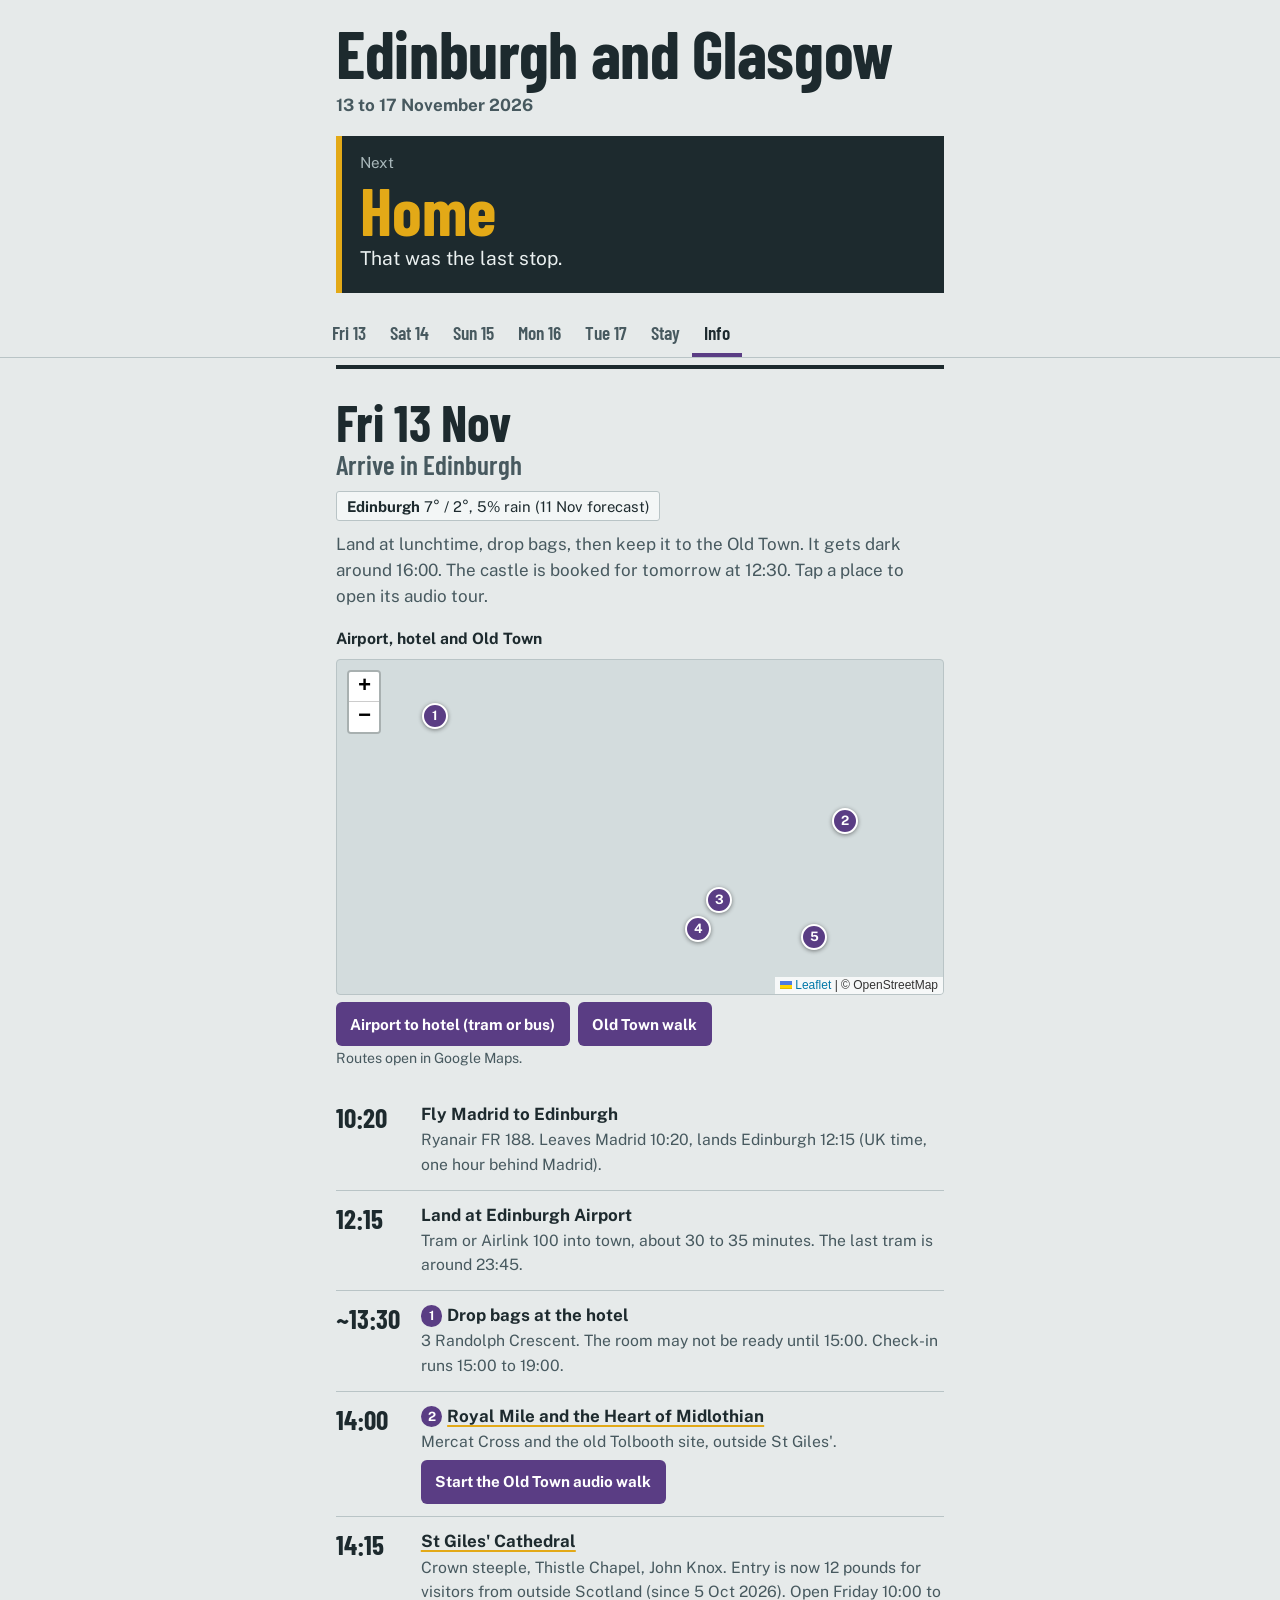
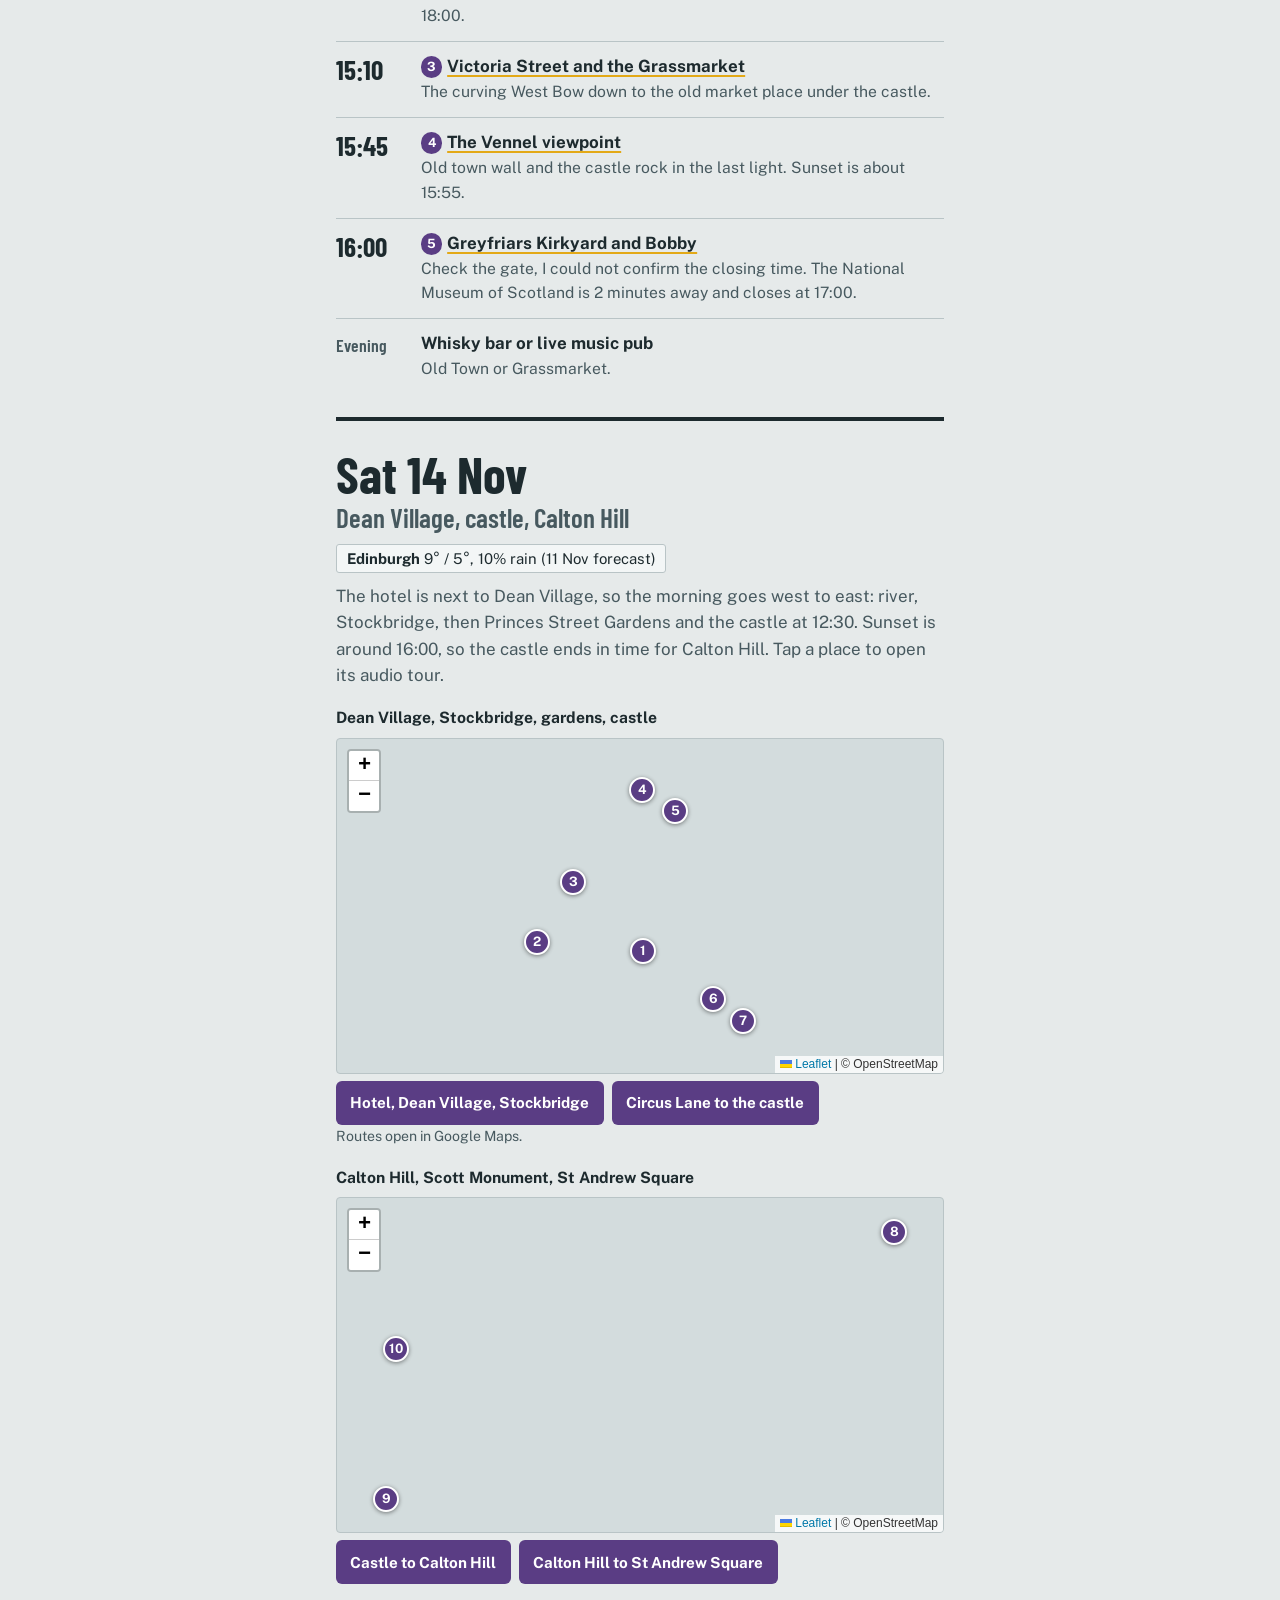
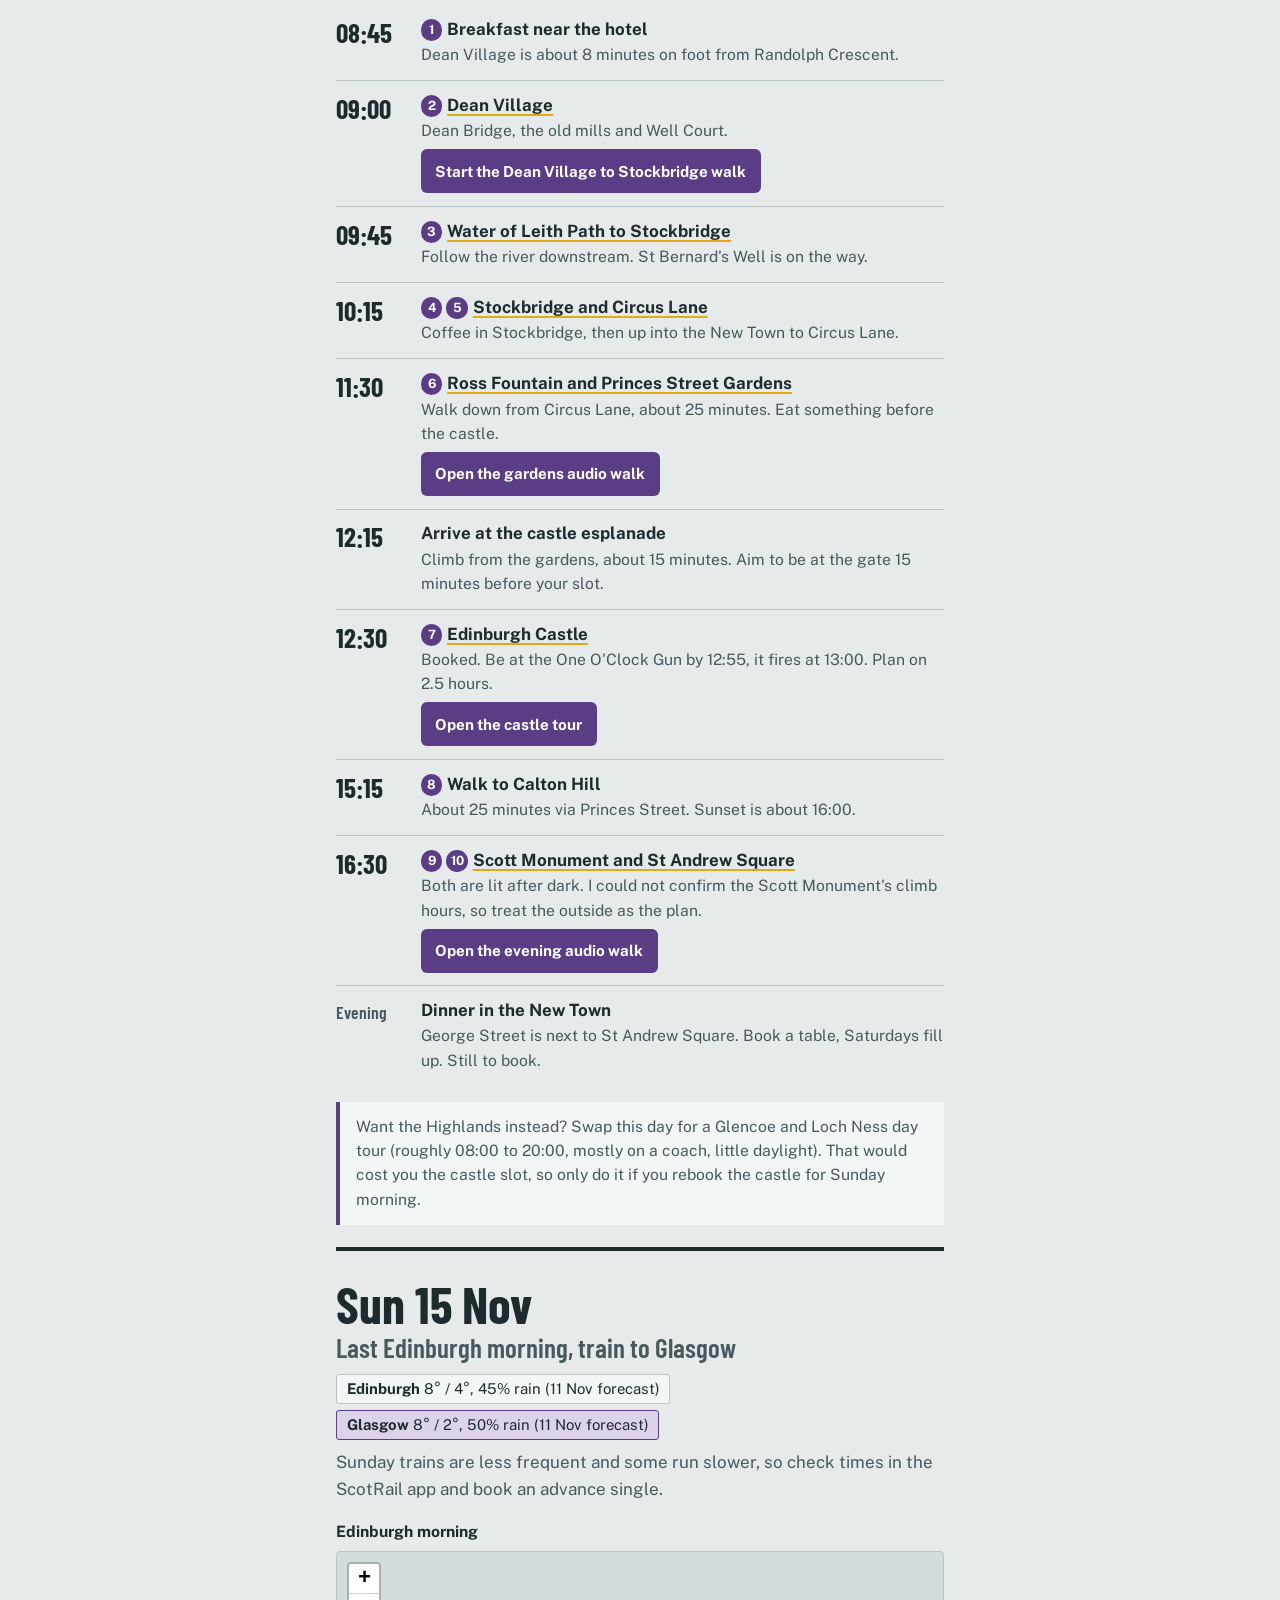
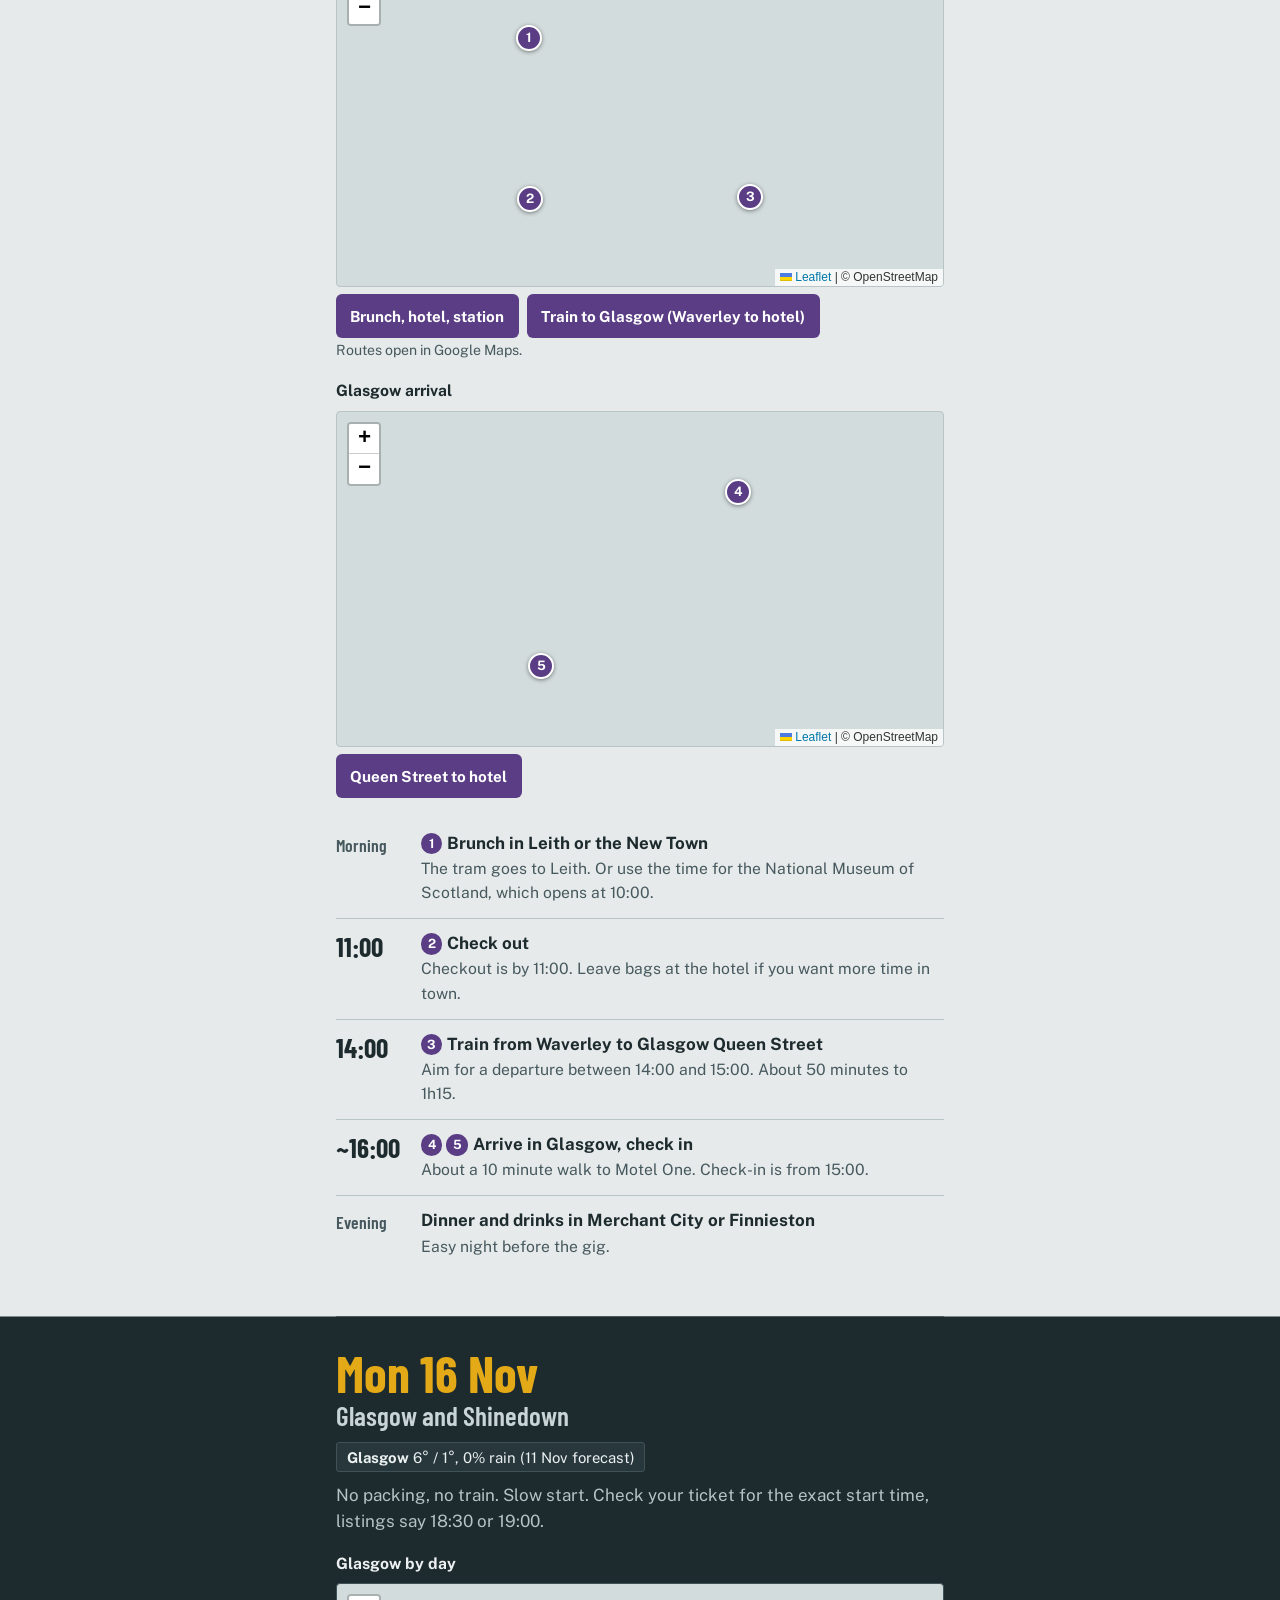
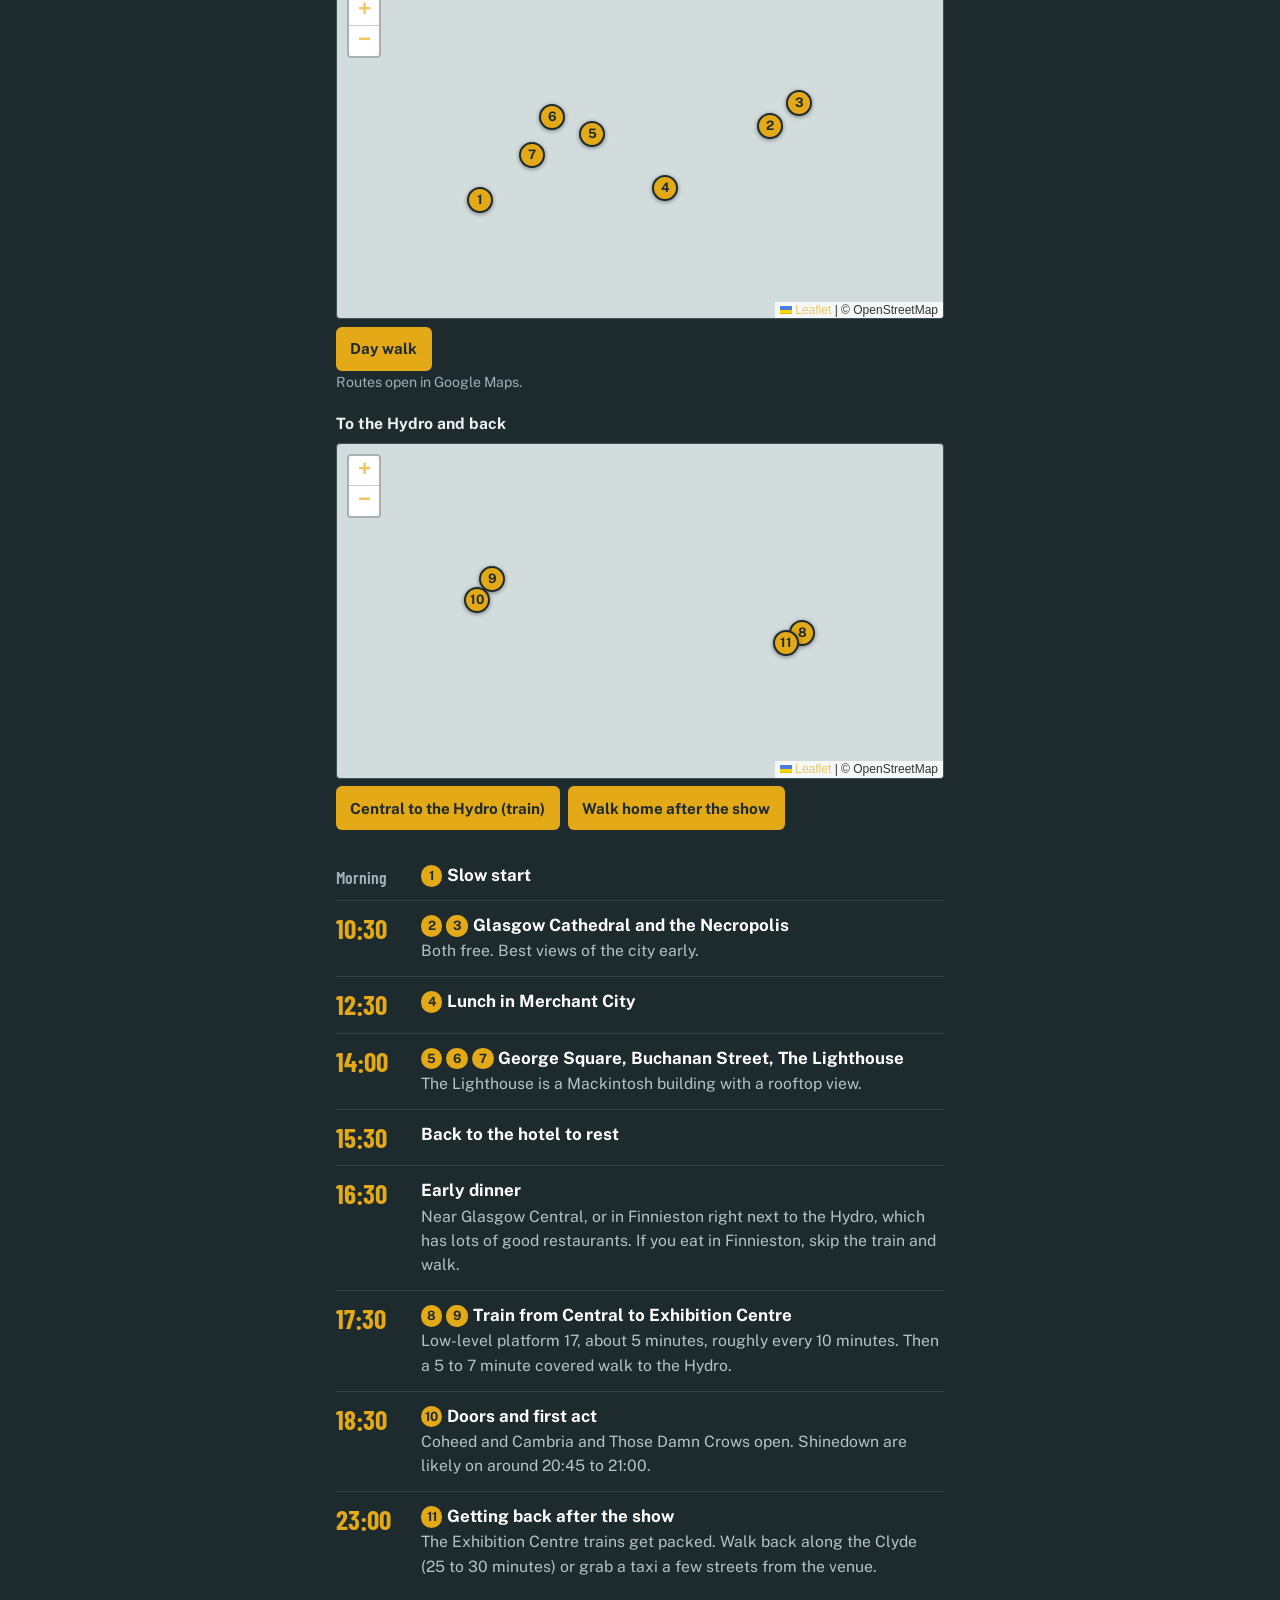
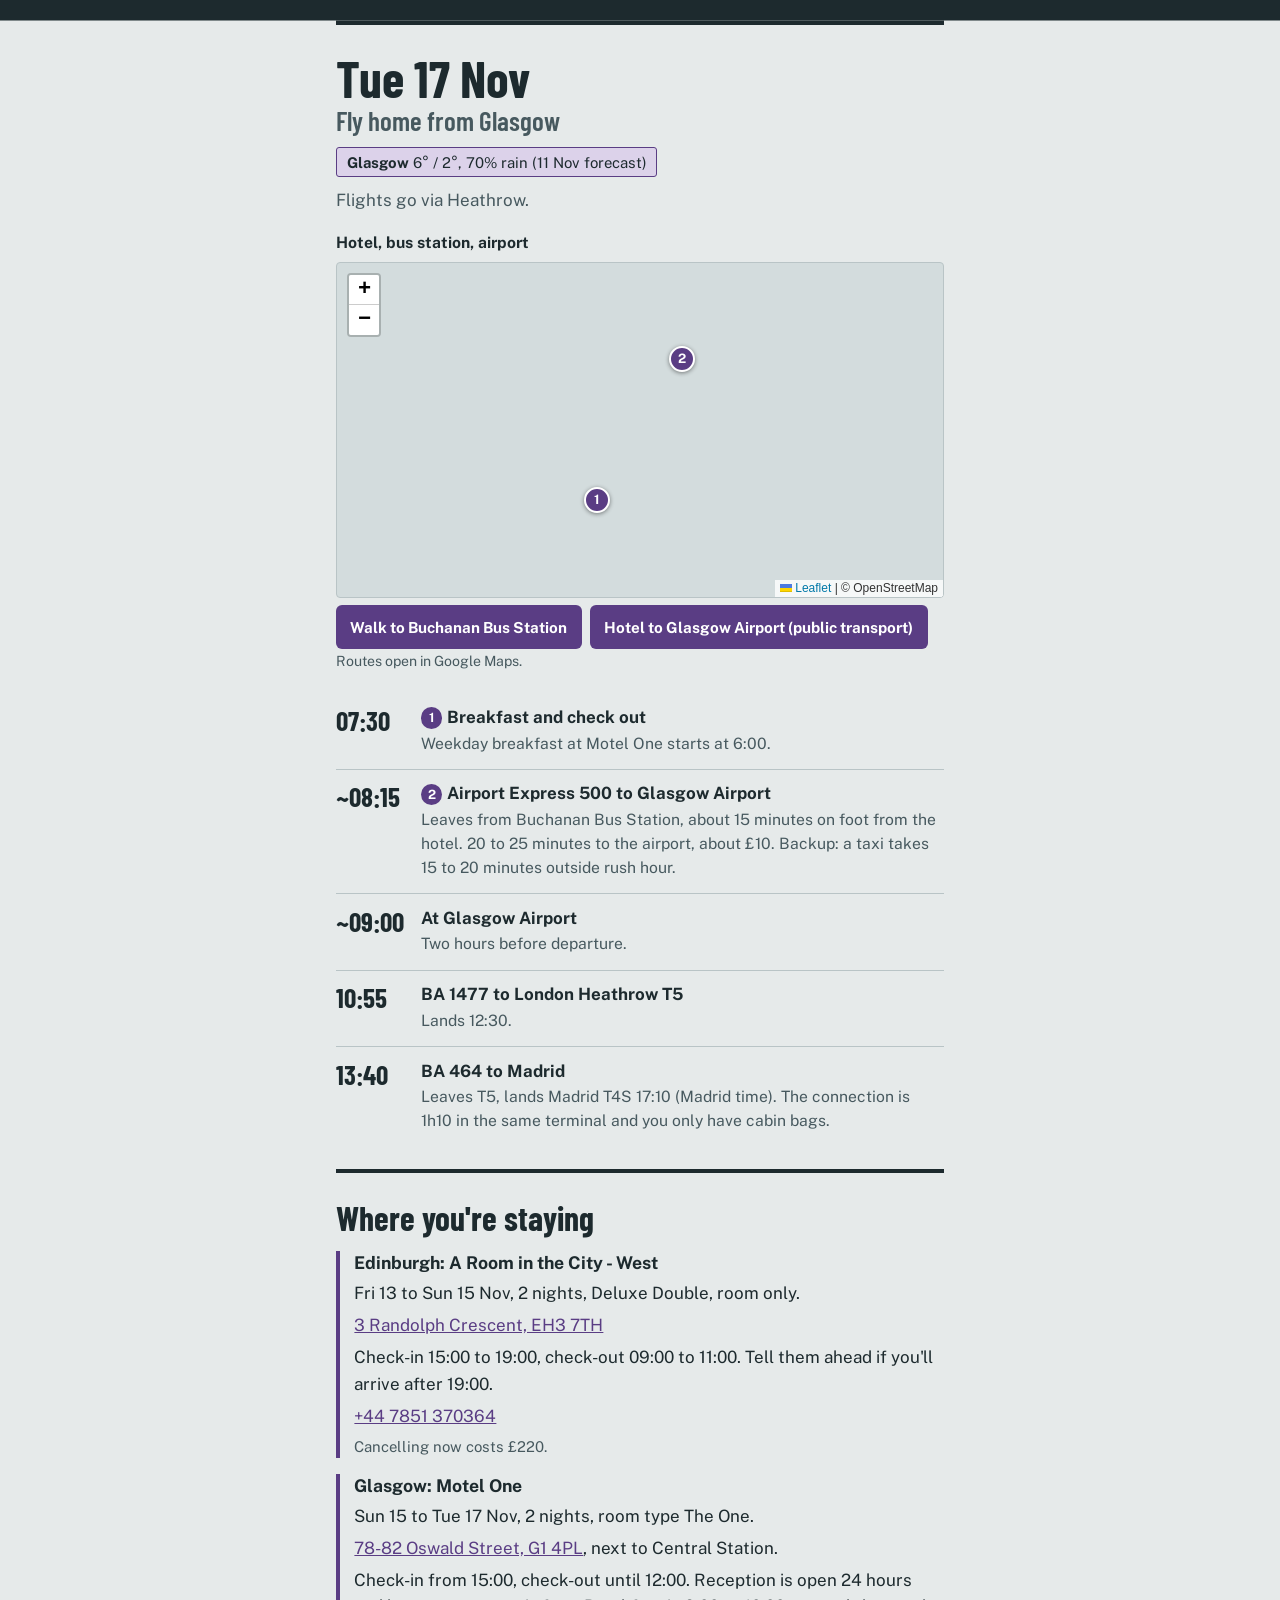
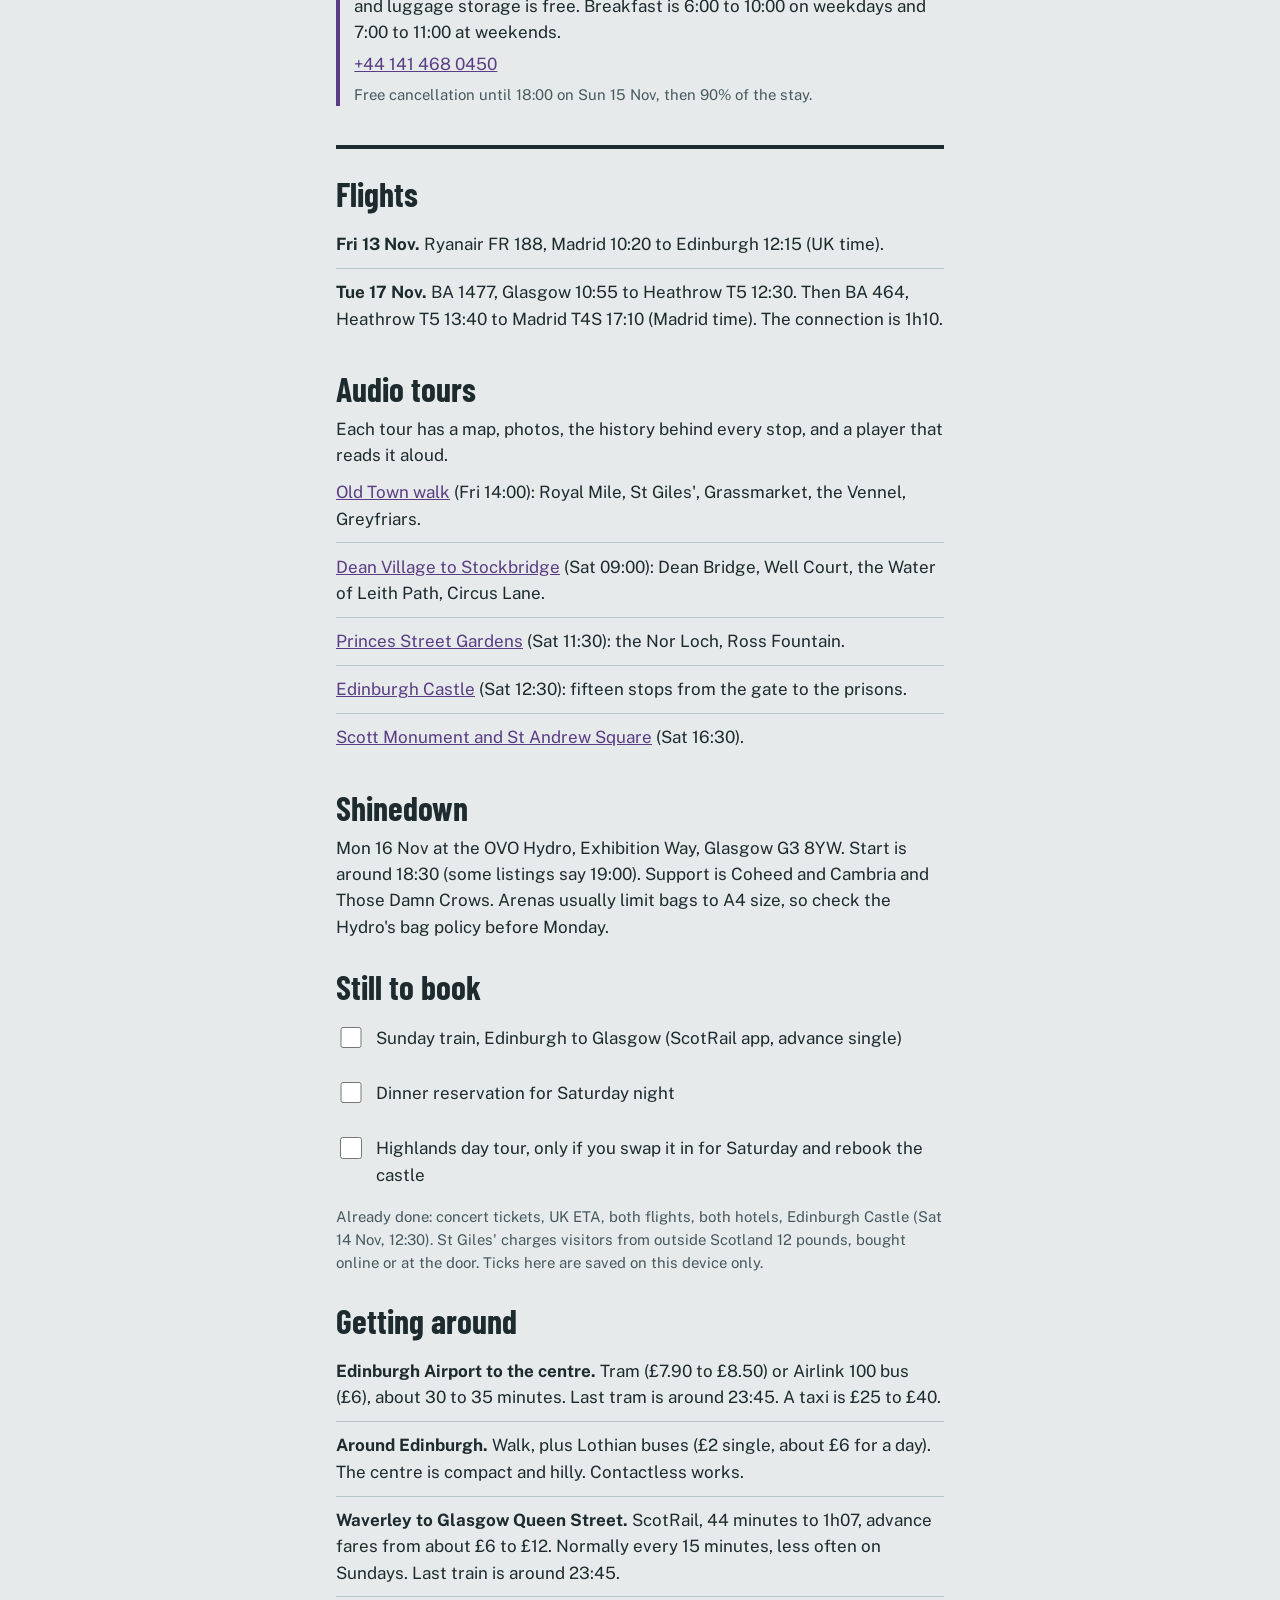
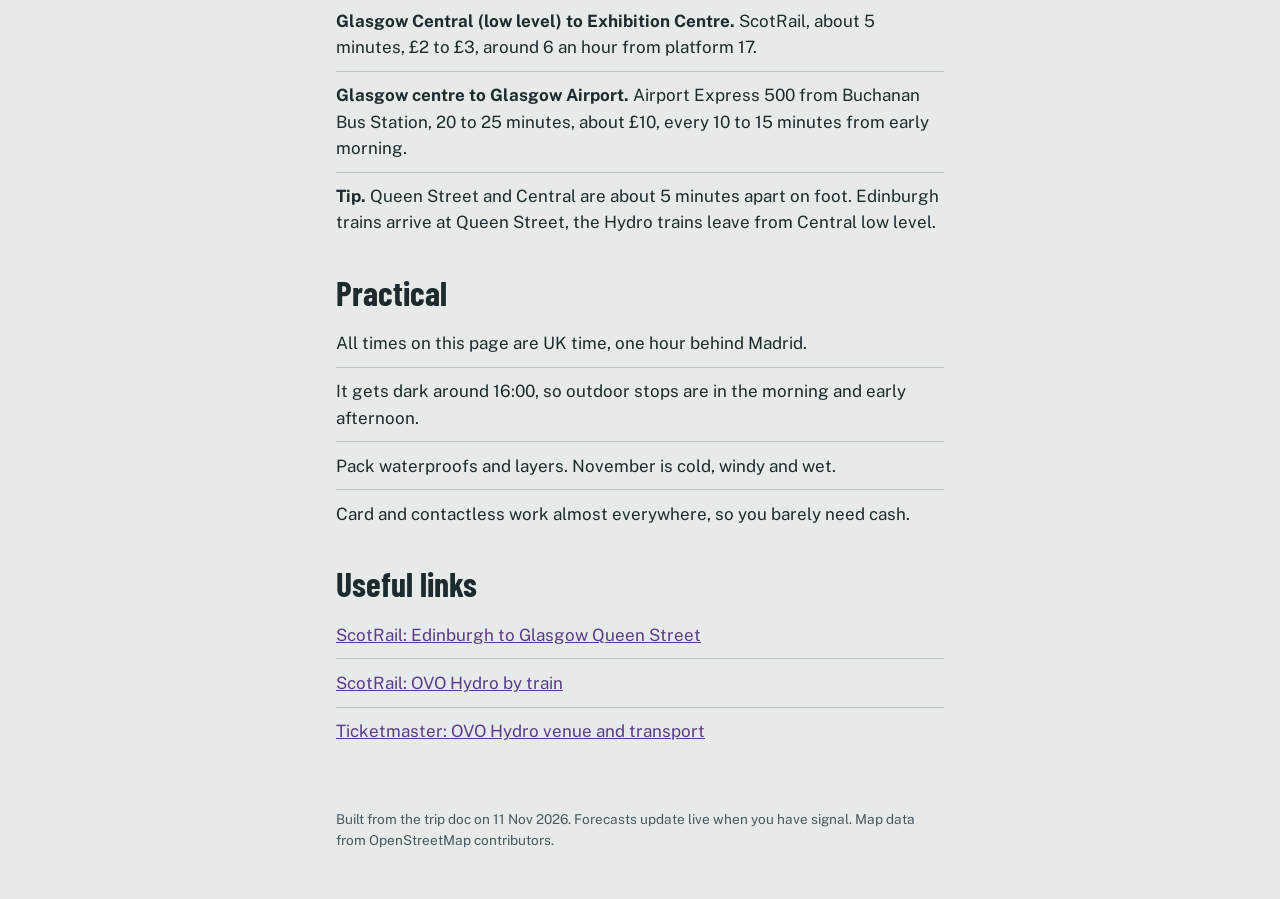
==== commit b89f18ef: "Remove Arthur's Seat; add Old Town, Dean Village, gardens and evening audio tours with sub-plan link" ====
--- a/index.html
+++ b/index.html
@@ -29,14 +29,17 @@
     <h2>Arrive in Edinburgh</h2>
   </div>
   <p class="weather"><span class="wx" data-city="edi" data-date="2026-11-13"><b>Edinburgh</b> <i class="wxv">loading</i></span></p>
-  <p class="blurb">Land at lunchtime, drop bags, then keep it to the Old Town. It gets dark around 16:00. The castle is booked for tomorrow at 12:30.</p>
-  <div class="mapblock"><p class="maptitle">Airport, hotel and Old Town</p><div class="map" id="map-fri-0" role="img" aria-label="Map: Airport, hotel and Old Town"></div><div class="routes"><a class="btn" href="https://www.google.com/maps/dir/?api=1&amp;origin=Edinburgh%20Airport&amp;destination=A%20Room%20in%20the%20City%20-%20West%2C%203%20Randolph%20Crescent%2C%20Edinburgh%20EH3%207TH&amp;travelmode=transit" target="_blank" rel="noopener">Airport to hotel (tram or bus)</a><a class="btn" href="https://www.google.com/maps/dir/?api=1&amp;origin=A%20Room%20in%20the%20City%20-%20West%2C%203%20Randolph%20Crescent%2C%20Edinburgh%20EH3%207TH&amp;destination=National%20Museum%20of%20Scotland%2C%20Edinburgh&amp;travelmode=walking&amp;waypoints=St%20Giles%27%20Cathedral%2C%20Edinburgh%7CVictoria%20Street%2C%20Edinburgh%7CGrassmarket%2C%20Edinburgh" target="_blank" rel="noopener">Afternoon walk</a></div><p class="mapnote">Routes open in Google Maps.</p></div>
+  <p class="blurb">Land at lunchtime, drop bags, then keep it to the Old Town. It gets dark around 16:00. The castle is booked for tomorrow at 12:30. Tap a place to open its audio tour.</p>
+  <div class="mapblock"><p class="maptitle">Airport, hotel and Old Town</p><div class="map" id="map-fri-0" role="img" aria-label="Map: Airport, hotel and Old Town"></div><div class="routes"><a class="btn" href="https://www.google.com/maps/dir/?api=1&amp;origin=Edinburgh%20Airport&amp;destination=A%20Room%20in%20the%20City%20-%20West%2C%203%20Randolph%20Crescent%2C%20Edinburgh%20EH3%207TH&amp;travelmode=transit" target="_blank" rel="noopener">Airport to hotel (tram or bus)</a><a class="btn" href="https://www.google.com/maps/dir/?api=1&amp;origin=A%20Room%20in%20the%20City%20-%20West%2C%203%20Randolph%20Crescent%2C%20Edinburgh%20EH3%207TH&amp;destination=Greyfriars%20Kirkyard%2C%20Edinburgh&amp;travelmode=walking&amp;waypoints=St%20Giles%27%20Cathedral%2C%20Edinburgh%7CVictoria%20Street%2C%20Edinburgh%7CGrassmarket%2C%20Edinburgh%7CThe%20Vennel%2C%20Edinburgh" target="_blank" rel="noopener">Old Town walk</a></div><p class="mapnote">Routes open in Google Maps.</p></div>
   <ol class="timeline">
 <li class="row"><div class="t">10:20</div><div class="b"><h4>Fly Madrid to Edinburgh</h4><p>Ryanair FR 188. Leaves Madrid 10:20, lands Edinburgh 12:15 (UK time, one hour behind Madrid).</p></div></li>
 <li class="row"><div class="t">12:15</div><div class="b"><h4>Land at Edinburgh Airport</h4><p>Tram or Airlink 100 into town, about 30 to 35 minutes. The last tram is around 23:45.</p></div></li>
 <li class="row"><div class="t">~13:30</div><div class="b"><h4><span class="pin">1</span>Drop bags at the hotel</h4><p>3 Randolph Crescent. The room may not be ready until 15:00. Check-in runs 15:00 to 19:00.</p></div></li>
-<li class="row"><div class="t">14:00</div><div class="b"><h4><span class="pin">2</span><span class="pin">3</span>Royal Mile, Victoria Street, Grassmarket</h4><p>Start at St Giles&#x27; Cathedral and walk down.</p></div></li>
-<li class="row"><div class="t">15:30</div><div class="b"><h4><span class="pin">4</span>National Museum of Scotland</h4><p>Free, open until 17:00. A good place to be when it gets dark.</p></div></li>
+<li class="row"><div class="t">14:00</div><div class="b"><h4><span class="pin">2</span><a class="plink" href="oldtown.html#s1">Royal Mile and the Heart of Midlothian</a></h4><p>Mercat Cross and the old Tolbooth site, outside St Giles&#x27;.</p><p><a class="btn tour" href="oldtown.html#s1">Start the Old Town audio walk</a></p></div></li>
+<li class="row"><div class="t">14:15</div><div class="b"><h4><a class="plink" href="oldtown.html#s2">St Giles&#x27; Cathedral</a></h4><p>Crown steeple, Thistle Chapel, John Knox. Entry is now 12 pounds for visitors from outside Scotland (since 5 Oct 2026). Open Friday 10:00 to 18:00.</p></div></li>
+<li class="row"><div class="t">15:10</div><div class="b"><h4><span class="pin">3</span><a class="plink" href="oldtown.html#s3">Victoria Street and the Grassmarket</a></h4><p>The curving West Bow down to the old market place under the castle.</p></div></li>
+<li class="row"><div class="t">15:45</div><div class="b"><h4><span class="pin">4</span><a class="plink" href="oldtown.html#s5">The Vennel viewpoint</a></h4><p>Old town wall and the castle rock in the last light. Sunset is about 15:55.</p></div></li>
+<li class="row"><div class="t">16:00</div><div class="b"><h4><span class="pin">5</span><a class="plink" href="oldtown.html#s6">Greyfriars Kirkyard and Bobby</a></h4><p>Check the gate, I could not confirm the closing time. The National Museum of Scotland is 2 minutes away and closes at 17:00.</p></div></li>
 <li class="row"><div class="t w">Evening</div><div class="b"><h4>Whisky bar or live music pub</h4><p>Old Town or Grassmarket.</p></div></li>
   </ol>
   
@@ -44,20 +47,23 @@
 <section class="day" id="sat" data-date="2026-11-14">
   <div class="dayhead">
     <p class="daydate">Sat 14 Nov<span class="todaytag" hidden>Today</span></p>
-    <h2>Arthur&#x27;s Seat, castle, Calton Hill</h2>
+    <h2>Dean Village, castle, Calton Hill</h2>
   </div>
   <p class="weather"><span class="wx" data-city="edi" data-date="2026-11-14"><b>Edinburgh</b> <i class="wxv">loading</i></span></p>
-  <p class="blurb">Castle entry is booked for 12:30, so the hill comes first. Sunset is around 16:00, so the castle ends in time to reach Calton Hill.</p>
-  <div class="mapblock"><p class="maptitle">Hill, Royal Mile, castle, Calton Hill</p><div class="map" id="map-sat-0" role="img" aria-label="Map: Hill, Royal Mile, castle, Calton Hill"></div><div class="routes"><a class="btn" href="https://www.google.com/maps/dir/?api=1&amp;origin=A%20Room%20in%20the%20City%20-%20West%2C%203%20Randolph%20Crescent%2C%20Edinburgh%20EH3%207TH&amp;destination=Arthur%27s%20Seat%2C%20Edinburgh&amp;travelmode=walking" target="_blank" rel="noopener">Hotel to Arthur&#x27;s Seat</a><a class="btn" href="https://www.google.com/maps/dir/?api=1&amp;origin=Arthur%27s%20Seat%2C%20Edinburgh&amp;destination=Edinburgh%20Castle&amp;travelmode=walking&amp;waypoints=St%20Giles%27%20Cathedral%2C%20Edinburgh" target="_blank" rel="noopener">Arthur&#x27;s Seat, Royal Mile, castle</a><a class="btn" href="https://www.google.com/maps/dir/?api=1&amp;origin=Edinburgh%20Castle&amp;destination=George%20Street%2C%20Edinburgh&amp;travelmode=walking&amp;waypoints=Calton%20Hill%2C%20Edinburgh" target="_blank" rel="noopener">Castle to Calton Hill and George Street</a></div><p class="mapnote">Routes open in Google Maps.</p></div>
-  <ol class="timeline">
-<li class="row"><div class="t">08:30</div><div class="b"><h4><span class="pin">1</span>Breakfast, then walk to Holyrood Park</h4><p>About 35 minutes on foot, or a bus along Princes Street.</p></div></li>
-<li class="row"><div class="t">09:15</div><div class="b"><h4><span class="pin">2</span>Arthur&#x27;s Seat</h4><p>1.5 hours up and down from Holyrood Park. Be back on the Royal Mile by 11:30. Skip it if it turns wet and windy, the top gets slippery.</p></div></li>
-<li class="row"><div class="t">11:30</div><div class="b"><h4><span class="pin">3</span>Royal Mile, coffee or an early lunch</h4><p>Eat before the castle. The cafes inside are busy and a tour on an empty stomach is a short tour.</p></div></li>
-<li class="row"><div class="t">12:15</div><div class="b"><h4>Arrive at the castle esplanade</h4><p>Aim to be at the gate 15 minutes before your slot.</p></div></li>
-<li class="row"><div class="t">12:30</div><div class="b"><h4><span class="pin">4</span>Edinburgh Castle, guided tour</h4><p>Booked. Be at the One O&#x27;Clock Gun by 12:55, it fires at 13:00. Plan on 2.5 hours.</p><p><a class="btn tour" href="castle.html">Open the castle tour</a></p></div></li>
-<li class="row"><div class="t">15:15</div><div class="b"><h4><span class="pin">5</span>Walk to Calton Hill</h4><p>About 25 minutes via Princes Street. Sunset is about 16:00.</p></div></li>
-<li class="row"><div class="t w">then</div><div class="b"><h4><span class="pin">6</span>Princes Street and George Street</h4></div></li>
-<li class="row"><div class="t w">Evening</div><div class="b"><h4>Dinner in the New Town</h4><p>Book a table, Saturdays fill up. Still to book.</p></div></li>
+  <p class="blurb">The hotel is next to Dean Village, so the morning goes west to east: river, Stockbridge, then Princes Street Gardens and the castle at 12:30. Sunset is around 16:00, so the castle ends in time for Calton Hill. Tap a place to open its audio tour.</p>
+  <div class="mapblock"><p class="maptitle">Dean Village, Stockbridge, gardens, castle</p><div class="map" id="map-sat-0" role="img" aria-label="Map: Dean Village, Stockbridge, gardens, castle"></div><div class="routes"><a class="btn" href="https://www.google.com/maps/dir/?api=1&amp;origin=A%20Room%20in%20the%20City%20-%20West%2C%203%20Randolph%20Crescent%2C%20Edinburgh%20EH3%207TH&amp;destination=Circus%20Lane%2C%20Edinburgh&amp;travelmode=walking&amp;waypoints=Dean%20Village%2C%20Edinburgh%7CSt%20Bernard%27s%20Well%2C%20Edinburgh%7CStockbridge%2C%20Edinburgh" target="_blank" rel="noopener">Hotel, Dean Village, Stockbridge</a><a class="btn" href="https://www.google.com/maps/dir/?api=1&amp;origin=Circus%20Lane%2C%20Edinburgh&amp;destination=Edinburgh%20Castle&amp;travelmode=walking&amp;waypoints=Ross%20Fountain%2C%20Edinburgh" target="_blank" rel="noopener">Circus Lane to the castle</a></div><p class="mapnote">Routes open in Google Maps.</p></div>
+<div class="mapblock"><p class="maptitle">Calton Hill, Scott Monument, St Andrew Square</p><div class="map" id="map-sat-1" role="img" aria-label="Map: Calton Hill, Scott Monument, St Andrew Square"></div><div class="routes"><a class="btn" href="https://www.google.com/maps/dir/?api=1&amp;origin=Edinburgh%20Castle&amp;destination=Calton%20Hill%2C%20Edinburgh&amp;travelmode=walking" target="_blank" rel="noopener">Castle to Calton Hill</a><a class="btn" href="https://www.google.com/maps/dir/?api=1&amp;origin=Calton%20Hill%2C%20Edinburgh&amp;destination=St%20Andrew%20Square%2C%20Edinburgh&amp;travelmode=walking&amp;waypoints=Scott%20Monument%2C%20Edinburgh" target="_blank" rel="noopener">Calton Hill to St Andrew Square</a></div></div>
+  <ol class="timeline">
+<li class="row"><div class="t">08:45</div><div class="b"><h4><span class="pin">1</span>Breakfast near the hotel</h4><p>Dean Village is about 8 minutes on foot from Randolph Crescent.</p></div></li>
+<li class="row"><div class="t">09:00</div><div class="b"><h4><span class="pin">2</span><a class="plink" href="westend.html#s1">Dean Village</a></h4><p>Dean Bridge, the old mills and Well Court.</p><p><a class="btn tour" href="westend.html#s1">Start the Dean Village to Stockbridge walk</a></p></div></li>
+<li class="row"><div class="t">09:45</div><div class="b"><h4><span class="pin">3</span><a class="plink" href="westend.html#s3">Water of Leith Path to Stockbridge</a></h4><p>Follow the river downstream. St Bernard&#x27;s Well is on the way.</p></div></li>
+<li class="row"><div class="t">10:15</div><div class="b"><h4><span class="pin">4</span><span class="pin">5</span><a class="plink" href="westend.html#s5">Stockbridge and Circus Lane</a></h4><p>Coffee in Stockbridge, then up into the New Town to Circus Lane.</p></div></li>
+<li class="row"><div class="t">11:30</div><div class="b"><h4><span class="pin">6</span><a class="plink" href="gardens.html#s2">Ross Fountain and Princes Street Gardens</a></h4><p>Walk down from Circus Lane, about 25 minutes. Eat something before the castle.</p><p><a class="btn tour" href="gardens.html#s2">Open the gardens audio walk</a></p></div></li>
+<li class="row"><div class="t">12:15</div><div class="b"><h4>Arrive at the castle esplanade</h4><p>Climb from the gardens, about 15 minutes. Aim to be at the gate 15 minutes before your slot.</p></div></li>
+<li class="row"><div class="t">12:30</div><div class="b"><h4><span class="pin">7</span><a class="plink" href="castle.html">Edinburgh Castle</a></h4><p>Booked. Be at the One O&#x27;Clock Gun by 12:55, it fires at 13:00. Plan on 2.5 hours.</p><p><a class="btn tour" href="castle.html">Open the castle tour</a></p></div></li>
+<li class="row"><div class="t">15:15</div><div class="b"><h4><span class="pin">8</span>Walk to Calton Hill</h4><p>About 25 minutes via Princes Street. Sunset is about 16:00.</p></div></li>
+<li class="row"><div class="t">16:30</div><div class="b"><h4><span class="pin">9</span><span class="pin">10</span><a class="plink" href="evening.html#s1">Scott Monument and St Andrew Square</a></h4><p>Both are lit after dark. I could not confirm the Scott Monument&#x27;s climb hours, so treat the outside as the plan.</p><p><a class="btn tour" href="evening.html#s1">Open the evening audio walk</a></p></div></li>
+<li class="row"><div class="t w">Evening</div><div class="b"><h4>Dinner in the New Town</h4><p>George Street is next to St Andrew Square. Book a table, Saturdays fill up. Still to book.</p></div></li>
   </ol>
   <p class="extra">Want the Highlands instead? Swap this day for a Glencoe and Loch Ness day tour (roughly 08:00 to 20:00, mostly on a coach, little daylight). That would cost you the castle slot, so only do it if you rebook the castle for Sunday morning.</p>
 </section>
@@ -71,7 +77,7 @@
   <div class="mapblock"><p class="maptitle">Edinburgh morning</p><div class="map" id="map-sun-0" role="img" aria-label="Map: Edinburgh morning"></div><div class="routes"><a class="btn" href="https://www.google.com/maps/dir/?api=1&amp;origin=Stockbridge%2C%20Edinburgh&amp;destination=Edinburgh%20Waverley%20station&amp;travelmode=walking&amp;waypoints=A%20Room%20in%20the%20City%20-%20West%2C%203%20Randolph%20Crescent%2C%20Edinburgh%20EH3%207TH" target="_blank" rel="noopener">Brunch, hotel, station</a><a class="btn" href="https://www.google.com/maps/dir/?api=1&amp;origin=Edinburgh%20Waverley%20station&amp;destination=Motel%20One%20Glasgow%2C%2078-82%20Oswald%20Street%2C%20Glasgow%20G1%204PL&amp;travelmode=transit" target="_blank" rel="noopener">Train to Glasgow (Waverley to hotel)</a></div><p class="mapnote">Routes open in Google Maps.</p></div>
 <div class="mapblock"><p class="maptitle">Glasgow arrival</p><div class="map" id="map-sun-1" role="img" aria-label="Map: Glasgow arrival"></div><div class="routes"><a class="btn" href="https://www.google.com/maps/dir/?api=1&amp;origin=Glasgow%20Queen%20Street%20station&amp;destination=Motel%20One%20Glasgow%2C%2078-82%20Oswald%20Street%2C%20Glasgow%20G1%204PL&amp;travelmode=walking" target="_blank" rel="noopener">Queen Street to hotel</a></div></div>
   <ol class="timeline">
-<li class="row"><div class="t w">Morning</div><div class="b"><h4><span class="pin">1</span>Brunch in Stockbridge or Leith</h4><p>The tram goes to Leith. Or do Arthur&#x27;s Seat now if you skipped it Saturday.</p></div></li>
+<li class="row"><div class="t w">Morning</div><div class="b"><h4><span class="pin">1</span>Brunch in Leith or the New Town</h4><p>The tram goes to Leith. Or use the time for the National Museum of Scotland, which opens at 10:00.</p></div></li>
 <li class="row"><div class="t">11:00</div><div class="b"><h4><span class="pin">2</span>Check out</h4><p>Checkout is by 11:00. Leave bags at the hotel if you want more time in town.</p></div></li>
 <li class="row"><div class="t">14:00</div><div class="b"><h4><span class="pin">3</span>Train from Waverley to Glasgow Queen Street</h4><p>Aim for a departure between 14:00 and 15:00. About 50 minutes to 1h15.</p></div></li>
 <li class="row"><div class="t">~16:00</div><div class="b"><h4><span class="pin">4</span><span class="pin">5</span>Arrive in Glasgow, check in</h4><p>About a 10 minute walk to Motel One. Check-in is from 15:00.</p></div></li>
@@ -146,6 +152,16 @@
     <li><b>Tue 17 Nov.</b> BA 1477, Glasgow 10:55 to Heathrow T5 12:30. Then BA 464, Heathrow T5 13:40 to Madrid T4S 17:10 (Madrid time). The connection is 1h10.</li>
   </ul>
 
+  <h2>Audio tours</h2>
+  <p>Each tour has a map, photos, the history behind every stop, and a player that reads it aloud.</p>
+  <ul class="flat">
+    <li><a href="oldtown.html">Old Town walk</a> (Fri 14:00): Royal Mile, St Giles', Grassmarket, the Vennel, Greyfriars.</li>
+    <li><a href="westend.html">Dean Village to Stockbridge</a> (Sat 09:00): Dean Bridge, Well Court, the Water of Leith Path, Circus Lane.</li>
+    <li><a href="gardens.html">Princes Street Gardens</a> (Sat 11:30): the Nor Loch, Ross Fountain.</li>
+    <li><a href="castle.html">Edinburgh Castle</a> (Sat 12:30): fifteen stops from the gate to the prisons.</li>
+    <li><a href="evening.html">Scott Monument and St Andrew Square</a> (Sat 16:30).</li>
+  </ul>
+
   <h2>Shinedown</h2>
   <p>Mon 16 Nov at the OVO Hydro, Exhibition Way, Glasgow G3 8YW. Start is around 18:30 (some listings say 19:00). Support is Coheed and Cambria and Those Damn Crows. Arenas usually limit bags to A4 size, so check the Hydro's bag policy before Monday.</p>
 
@@ -155,7 +171,7 @@
     <li><label><input type="checkbox" data-k="dinner"> Dinner reservation for Saturday night</label></li>
     <li><label><input type="checkbox" data-k="highlands"> Highlands day tour, only if you swap it in for Saturday and rebook the castle</label></li>
   </ul>
-  <p class="fine">Already done: concert tickets, UK ETA, both flights, both hotels, Edinburgh Castle (Sat 14 Nov, 12:30). Ticks here are saved on this device only.</p>
+  <p class="fine">Already done: concert tickets, UK ETA, both flights, both hotels, Edinburgh Castle (Sat 14 Nov, 12:30). St Giles' charges visitors from outside Scotland 12 pounds, bought online or at the door. Ticks here are saved on this device only.</p>
 
   <h2>Getting around</h2>
   <ul class="flat">
@@ -184,7 +200,7 @@
 </section>
 </main>
 <footer>Built from the trip doc on 11 Nov 2026. Forecasts update live when you have signal. Map data from OpenStreetMap contributors.</footer>
-<script type="application/json" id="data">{"maps": [{"id": "map-fri-0", "pins": [{"n": 1, "name": "A Room in the City - West", "lat": 55.952, "lng": -3.2085}, {"n": 2, "name": "St Giles' Cathedral", "lat": 55.9495, "lng": -3.1909}, {"n": 3, "name": "Grassmarket", "lat": 55.9476, "lng": -3.1963}, {"n": 4, "name": "National Museum of Scotland", "lat": 55.947, "lng": -3.1897}]}, {"id": "map-sat-0", "pins": [{"n": 1, "name": "A Room in the City - West", "lat": 55.952, "lng": -3.2085}, {"n": 2, "name": "Arthur's Seat", "lat": 55.9441, "lng": -3.1618}, {"n": 3, "name": "St Giles' Cathedral", "lat": 55.9495, "lng": -3.1909}, {"n": 4, "name": "Edinburgh Castle", "lat": 55.9486, "lng": -3.1999, "href": "castle.html"}, {"n": 5, "name": "Calton Hill", "lat": 55.9556, "lng": -3.1824}, {"n": 6, "name": "George Street", "lat": 55.954, "lng": -3.1985}]}, {"id": "map-sun-0", "pins": [{"n": 1, "name": "Stockbridge", "lat": 55.9585, "lng": -3.209}, {"n": 2, "name": "A Room in the City - West", "lat": 55.952, "lng": -3.2085}, {"n": 3, "name": "Edinburgh Waverley", "lat": 55.9521, "lng": -3.1896}]}, {"id": "map-sun-1", "pins": [{"n": 4, "name": "Glasgow Queen Street", "lat": 55.8624, "lng": -4.2511}, {"n": 5, "name": "Motel One Glasgow", "lat": 55.858203, "lng": -4.259565}]}, {"id": "map-mon-0", "pins": [{"n": 1, "name": "Motel One Glasgow", "lat": 55.858203, "lng": -4.259565}, {"n": 2, "name": "Glasgow Cathedral", "lat": 55.8618, "lng": -4.2347}, {"n": 3, "name": "Glasgow Necropolis", "lat": 55.8629, "lng": -4.2322}, {"n": 4, "name": "Merchant City", "lat": 55.8588, "lng": -4.2437}, {"n": 5, "name": "George Square", "lat": 55.8614, "lng": -4.25}, {"n": 6, "name": "Buchanan Street", "lat": 55.8622, "lng": -4.2534}, {"n": 7, "name": "The Lighthouse", "lat": 55.8604, "lng": -4.2551}]}, {"id": "map-mon-1", "pins": [{"n": 8, "name": "Glasgow Central", "lat": 55.8587, "lng": -4.2582}, {"n": 9, "name": "Exhibition Centre station", "lat": 55.8613, "lng": -4.2848}, {"n": 10, "name": "OVO Hydro", "lat": 55.8603, "lng": -4.2861}, {"n": 11, "name": "Motel One Glasgow", "lat": 55.858203, "lng": -4.259565}]}, {"id": "map-tue-0", "pins": [{"n": 1, "name": "Motel One Glasgow", "lat": 55.858203, "lng": -4.259565}, {"n": 2, "name": "Buchanan Bus Station", "lat": 55.865, "lng": -4.2523}]}], "events": [{"ts": "2026-11-13T09:20:00Z", "when": "10:20", "place": "Fly Madrid to Edinburgh", "day": "Fri 13 Nov"}, {"ts": "2026-11-13T12:15:00Z", "when": "12:15", "place": "Land at Edinburgh Airport", "day": "Fri 13 Nov"}, {"ts": "2026-11-13T13:30:00Z", "when": "~13:30", "place": "Drop bags at the hotel", "day": "Fri 13 Nov"}, {"ts": "2026-11-13T14:00:00Z", "when": "14:00", "place": "Royal Mile, Victoria Street, Grassmarket", "day": "Fri 13 Nov"}, {"ts": "2026-11-13T15:30:00Z", "when": "15:30", "place": "National Museum of Scotland", "day": "Fri 13 Nov"}, {"ts": "2026-11-14T08:30:00Z", "when": "08:30", "place": "Breakfast, then walk to Holyrood Park", "day": "Sat 14 Nov"}, {"ts": "2026-11-14T09:15:00Z", "when": "09:15", "place": "Arthur's Seat", "day": "Sat 14 Nov"}, {"ts": "2026-11-14T11:30:00Z", "when": "11:30", "place": "Royal Mile, coffee or an early lunch", "day": "Sat 14 Nov"}, {"ts": "2026-11-14T12:15:00Z", "when": "12:15", "place": "Arrive at the castle esplanade", "day": "Sat 14 Nov"}, {"ts": "2026-11-14T12:30:00Z", "when": "12:30", "place": "Edinburgh Castle, guided tour", "day": "Sat 14 Nov"}, {"ts": "2026-11-14T15:15:00Z", "when": "15:15", "place": "Walk to Calton Hill", "day": "Sat 14 Nov"}, {"ts": "2026-11-15T11:00:00Z", "when": "11:00", "place": "Check out", "day": "Sun 15 Nov"}, {"ts": "2026-11-15T14:00:00Z", "when": "14:00", "place": "Train from Waverley to Glasgow Queen Street", "day": "Sun 15 Nov"}, {"ts": "2026-11-15T16:00:00Z", "when": "~16:00", "place": "Arrive in Glasgow, check in", "day": "Sun 15 Nov"}, {"ts": "2026-11-16T10:30:00Z", "when": "10:30", "place": "Glasgow Cathedral and the Necropolis", "day": "Mon 16 Nov"}, {"ts": "2026-11-16T12:30:00Z", "when": "12:30", "place": "Lunch in Merchant City", "day": "Mon 16 Nov"}, {"ts": "2026-11-16T14:00:00Z", "when": "14:00", "place": "George Square, Buchanan Street, The Lighthouse", "day": "Mon 16 Nov"}, {"ts": "2026-11-16T15:30:00Z", "when": "15:30", "place": "Back to the hotel to rest", "day": "Mon 16 Nov"}, {"ts": "2026-11-16T16:30:00Z", "when": "16:30", "place": "Early dinner", "day": "Mon 16 Nov"}, {"ts": "2026-11-16T17:30:00Z", "when": "17:30", "place": "Train from Central to Exhibition Centre", "day": "Mon 16 Nov"}, {"ts": "2026-11-16T18:30:00Z", "when": "18:30", "place": "Doors and first act", "day": "Mon 16 Nov"}, {"ts": "2026-11-16T23:00:00Z", "when": "23:00", "place": "Getting back after the show", "day": "Mon 16 Nov"}, {"ts": "2026-11-17T07:30:00Z", "when": "07:30", "place": "Breakfast and check out", "day": "Tue 17 Nov"}, {"ts": "2026-11-17T08:15:00Z", "when": "~08:15", "place": "Airport Express 500 to Glasgow Airport", "day": "Tue 17 Nov"}, {"ts": "2026-11-17T09:00:00Z", "when": "~09:00", "place": "At Glasgow Airport", "day": "Tue 17 Nov"}, {"ts": "2026-11-17T10:55:00Z", "when": "10:55", "place": "BA 1477 to London Heathrow T5", "day": "Tue 17 Nov"}, {"ts": "2026-11-17T13:40:00Z", "when": "13:40", "place": "BA 464 to Madrid", "day": "Tue 17 Nov"}], "weather": {"edi": {"2026-11-13": [6.9, 1.5, 5], "2026-11-14": [9.3, 4.8, 10], "2026-11-15": [7.8, 3.7, 45], "2026-11-16": [6.2, 2.6, 0], "2026-11-17": [6.3, 3.7, 65]}, "gla": {"2026-11-13": [6.5, -1.0, 10], "2026-11-14": [9.2, 4.9, 15], "2026-11-15": [7.7, 2.3, 50], "2026-11-16": [5.9, 1.0, 0], "2026-11-17": [5.7, 1.6, 70]}}, "trip": {"start": "2026-11-13T09:20:00Z", "end": "2026-11-17T17:10:00Z"}}</script>
+<script type="application/json" id="data">{"maps": [{"id": "map-fri-0", "pins": [{"n": 1, "name": "A Room in the City - West", "lat": 55.952, "lng": -3.2085}, {"n": 2, "name": "St Giles' Cathedral", "lat": 55.9495, "lng": -3.1909, "href": "oldtown.html#s1"}, {"n": 3, "name": "Grassmarket", "lat": 55.9476, "lng": -3.1963, "href": "oldtown.html#s3"}, {"n": 4, "name": "The Vennel viewpoint", "lat": 55.9469, "lng": -3.1972, "href": "oldtown.html#s5"}, {"n": 5, "name": "Greyfriars Kirkyard", "lat": 55.9467, "lng": -3.1922, "href": "oldtown.html#s6"}]}, {"id": "map-sat-0", "pins": [{"n": 1, "name": "A Room in the City - West", "lat": 55.952, "lng": -3.2085}, {"n": 2, "name": "Dean Village", "lat": 55.9524, "lng": -3.2176, "href": "westend.html#s1"}, {"n": 3, "name": "Water of Leith Path", "lat": 55.9553, "lng": -3.2145, "href": "westend.html#s3"}, {"n": 4, "name": "Stockbridge", "lat": 55.9597, "lng": -3.2086, "href": "westend.html#s5"}, {"n": 5, "name": "Circus Lane", "lat": 55.9587, "lng": -3.2058, "href": "westend.html#s5"}, {"n": 6, "name": "Ross Fountain", "lat": 55.9497, "lng": -3.2025, "href": "gardens.html#s2"}, {"n": 7, "name": "Edinburgh Castle", "lat": 55.9486, "lng": -3.1999, "href": "castle.html"}]}, {"id": "map-sat-1", "pins": [{"n": 8, "name": "Calton Hill", "lat": 55.9556, "lng": -3.1824}, {"n": 9, "name": "Scott Monument", "lat": 55.9524, "lng": -3.1933, "href": "evening.html#s1"}, {"n": 10, "name": "St Andrew Square", "lat": 55.9542, "lng": -3.1931, "href": "evening.html#s1"}]}, {"id": "map-sun-0", "pins": [{"n": 1, "name": "Stockbridge", "lat": 55.9597, "lng": -3.2086}, {"n": 2, "name": "A Room in the City - West", "lat": 55.952, "lng": -3.2085}, {"n": 3, "name": "Edinburgh Waverley", "lat": 55.9521, "lng": -3.1896}]}, {"id": "map-sun-1", "pins": [{"n": 4, "name": "Glasgow Queen Street", "lat": 55.8624, "lng": -4.2511}, {"n": 5, "name": "Motel One Glasgow", "lat": 55.858203, "lng": -4.259565}]}, {"id": "map-mon-0", "pins": [{"n": 1, "name": "Motel One Glasgow", "lat": 55.858203, "lng": -4.259565}, {"n": 2, "name": "Glasgow Cathedral", "lat": 55.8618, "lng": -4.2347}, {"n": 3, "name": "Glasgow Necropolis", "lat": 55.8629, "lng": -4.2322}, {"n": 4, "name": "Merchant City", "lat": 55.8588, "lng": -4.2437}, {"n": 5, "name": "George Square", "lat": 55.8614, "lng": -4.25}, {"n": 6, "name": "Buchanan Street", "lat": 55.8622, "lng": -4.2534}, {"n": 7, "name": "The Lighthouse", "lat": 55.8604, "lng": -4.2551}]}, {"id": "map-mon-1", "pins": [{"n": 8, "name": "Glasgow Central", "lat": 55.8587, "lng": -4.2582}, {"n": 9, "name": "Exhibition Centre station", "lat": 55.8613, "lng": -4.2848}, {"n": 10, "name": "OVO Hydro", "lat": 55.8603, "lng": -4.2861}, {"n": 11, "name": "Motel One Glasgow", "lat": 55.858203, "lng": -4.259565}]}, {"id": "map-tue-0", "pins": [{"n": 1, "name": "Motel One Glasgow", "lat": 55.858203, "lng": -4.259565}, {"n": 2, "name": "Buchanan Bus Station", "lat": 55.865, "lng": -4.2523}]}], "events": [{"ts": "2026-11-13T09:20:00Z", "when": "10:20", "place": "Fly Madrid to Edinburgh", "day": "Fri 13 Nov"}, {"ts": "2026-11-13T12:15:00Z", "when": "12:15", "place": "Land at Edinburgh Airport", "day": "Fri 13 Nov"}, {"ts": "2026-11-13T13:30:00Z", "when": "~13:30", "place": "Drop bags at the hotel", "day": "Fri 13 Nov"}, {"ts": "2026-11-13T14:00:00Z", "when": "14:00", "place": "Royal Mile and the Heart of Midlothian", "day": "Fri 13 Nov"}, {"ts": "2026-11-13T14:15:00Z", "when": "14:15", "place": "St Giles' Cathedral", "day": "Fri 13 Nov"}, {"ts": "2026-11-13T15:10:00Z", "when": "15:10", "place": "Victoria Street and the Grassmarket", "day": "Fri 13 Nov"}, {"ts": "2026-11-13T15:45:00Z", "when": "15:45", "place": "The Vennel viewpoint", "day": "Fri 13 Nov"}, {"ts": "2026-11-13T16:00:00Z", "when": "16:00", "place": "Greyfriars Kirkyard and Bobby", "day": "Fri 13 Nov"}, {"ts": "2026-11-14T08:45:00Z", "when": "08:45", "place": "Breakfast near the hotel", "day": "Sat 14 Nov"}, {"ts": "2026-11-14T09:00:00Z", "when": "09:00", "place": "Dean Village", "day": "Sat 14 Nov"}, {"ts": "2026-11-14T09:45:00Z", "when": "09:45", "place": "Water of Leith Path to Stockbridge", "day": "Sat 14 Nov"}, {"ts": "2026-11-14T10:15:00Z", "when": "10:15", "place": "Stockbridge and Circus Lane", "day": "Sat 14 Nov"}, {"ts": "2026-11-14T11:30:00Z", "when": "11:30", "place": "Ross Fountain and Princes Street Gardens", "day": "Sat 14 Nov"}, {"ts": "2026-11-14T12:15:00Z", "when": "12:15", "place": "Arrive at the castle esplanade", "day": "Sat 14 Nov"}, {"ts": "2026-11-14T12:30:00Z", "when": "12:30", "place": "Edinburgh Castle", "day": "Sat 14 Nov"}, {"ts": "2026-11-14T15:15:00Z", "when": "15:15", "place": "Walk to Calton Hill", "day": "Sat 14 Nov"}, {"ts": "2026-11-14T16:30:00Z", "when": "16:30", "place": "Scott Monument and St Andrew Square", "day": "Sat 14 Nov"}, {"ts": "2026-11-15T11:00:00Z", "when": "11:00", "place": "Check out", "day": "Sun 15 Nov"}, {"ts": "2026-11-15T14:00:00Z", "when": "14:00", "place": "Train from Waverley to Glasgow Queen Street", "day": "Sun 15 Nov"}, {"ts": "2026-11-15T16:00:00Z", "when": "~16:00", "place": "Arrive in Glasgow, check in", "day": "Sun 15 Nov"}, {"ts": "2026-11-16T10:30:00Z", "when": "10:30", "place": "Glasgow Cathedral and the Necropolis", "day": "Mon 16 Nov"}, {"ts": "2026-11-16T12:30:00Z", "when": "12:30", "place": "Lunch in Merchant City", "day": "Mon 16 Nov"}, {"ts": "2026-11-16T14:00:00Z", "when": "14:00", "place": "George Square, Buchanan Street, The Lighthouse", "day": "Mon 16 Nov"}, {"ts": "2026-11-16T15:30:00Z", "when": "15:30", "place": "Back to the hotel to rest", "day": "Mon 16 Nov"}, {"ts": "2026-11-16T16:30:00Z", "when": "16:30", "place": "Early dinner", "day": "Mon 16 Nov"}, {"ts": "2026-11-16T17:30:00Z", "when": "17:30", "place": "Train from Central to Exhibition Centre", "day": "Mon 16 Nov"}, {"ts": "2026-11-16T18:30:00Z", "when": "18:30", "place": "Doors and first act", "day": "Mon 16 Nov"}, {"ts": "2026-11-16T23:00:00Z", "when": "23:00", "place": "Getting back after the show", "day": "Mon 16 Nov"}, {"ts": "2026-11-17T07:30:00Z", "when": "07:30", "place": "Breakfast and check out", "day": "Tue 17 Nov"}, {"ts": "2026-11-17T08:15:00Z", "when": "~08:15", "place": "Airport Express 500 to Glasgow Airport", "day": "Tue 17 Nov"}, {"ts": "2026-11-17T09:00:00Z", "when": "~09:00", "place": "At Glasgow Airport", "day": "Tue 17 Nov"}, {"ts": "2026-11-17T10:55:00Z", "when": "10:55", "place": "BA 1477 to London Heathrow T5", "day": "Tue 17 Nov"}, {"ts": "2026-11-17T13:40:00Z", "when": "13:40", "place": "BA 464 to Madrid", "day": "Tue 17 Nov"}], "weather": {"edi": {"2026-11-13": [6.9, 1.5, 5], "2026-11-14": [9.3, 4.8, 10], "2026-11-15": [7.8, 3.7, 45], "2026-11-16": [6.2, 2.6, 0], "2026-11-17": [6.3, 3.7, 65]}, "gla": {"2026-11-13": [6.5, -1.0, 10], "2026-11-14": [9.2, 4.9, 15], "2026-11-15": [7.7, 2.3, 50], "2026-11-16": [5.9, 1.0, 0], "2026-11-17": [5.7, 1.6, 70]}}, "trip": {"start": "2026-11-13T09:20:00Z", "end": "2026-11-17T17:10:00Z"}}</script>
 <script src="vendor/leaflet/leaflet.js"></script>
 <script src="app.js"></script>
 </body>
--- a/style.css
+++ b/style.css
@@ -109,3 +109,5 @@
 @media (prefers-reduced-motion:reduce){html{scroll-behavior:auto}}
 @media (min-width:40rem){.map{height:21rem}}
 .btn.tour{margin-top:.2rem}
+.b h4 .plink{color:inherit;text-decoration:underline;text-decoration-color:var(--gorse);text-decoration-thickness:2px;text-underline-offset:3px}
+.b h4 .plink:hover{text-decoration-color:var(--heather)}
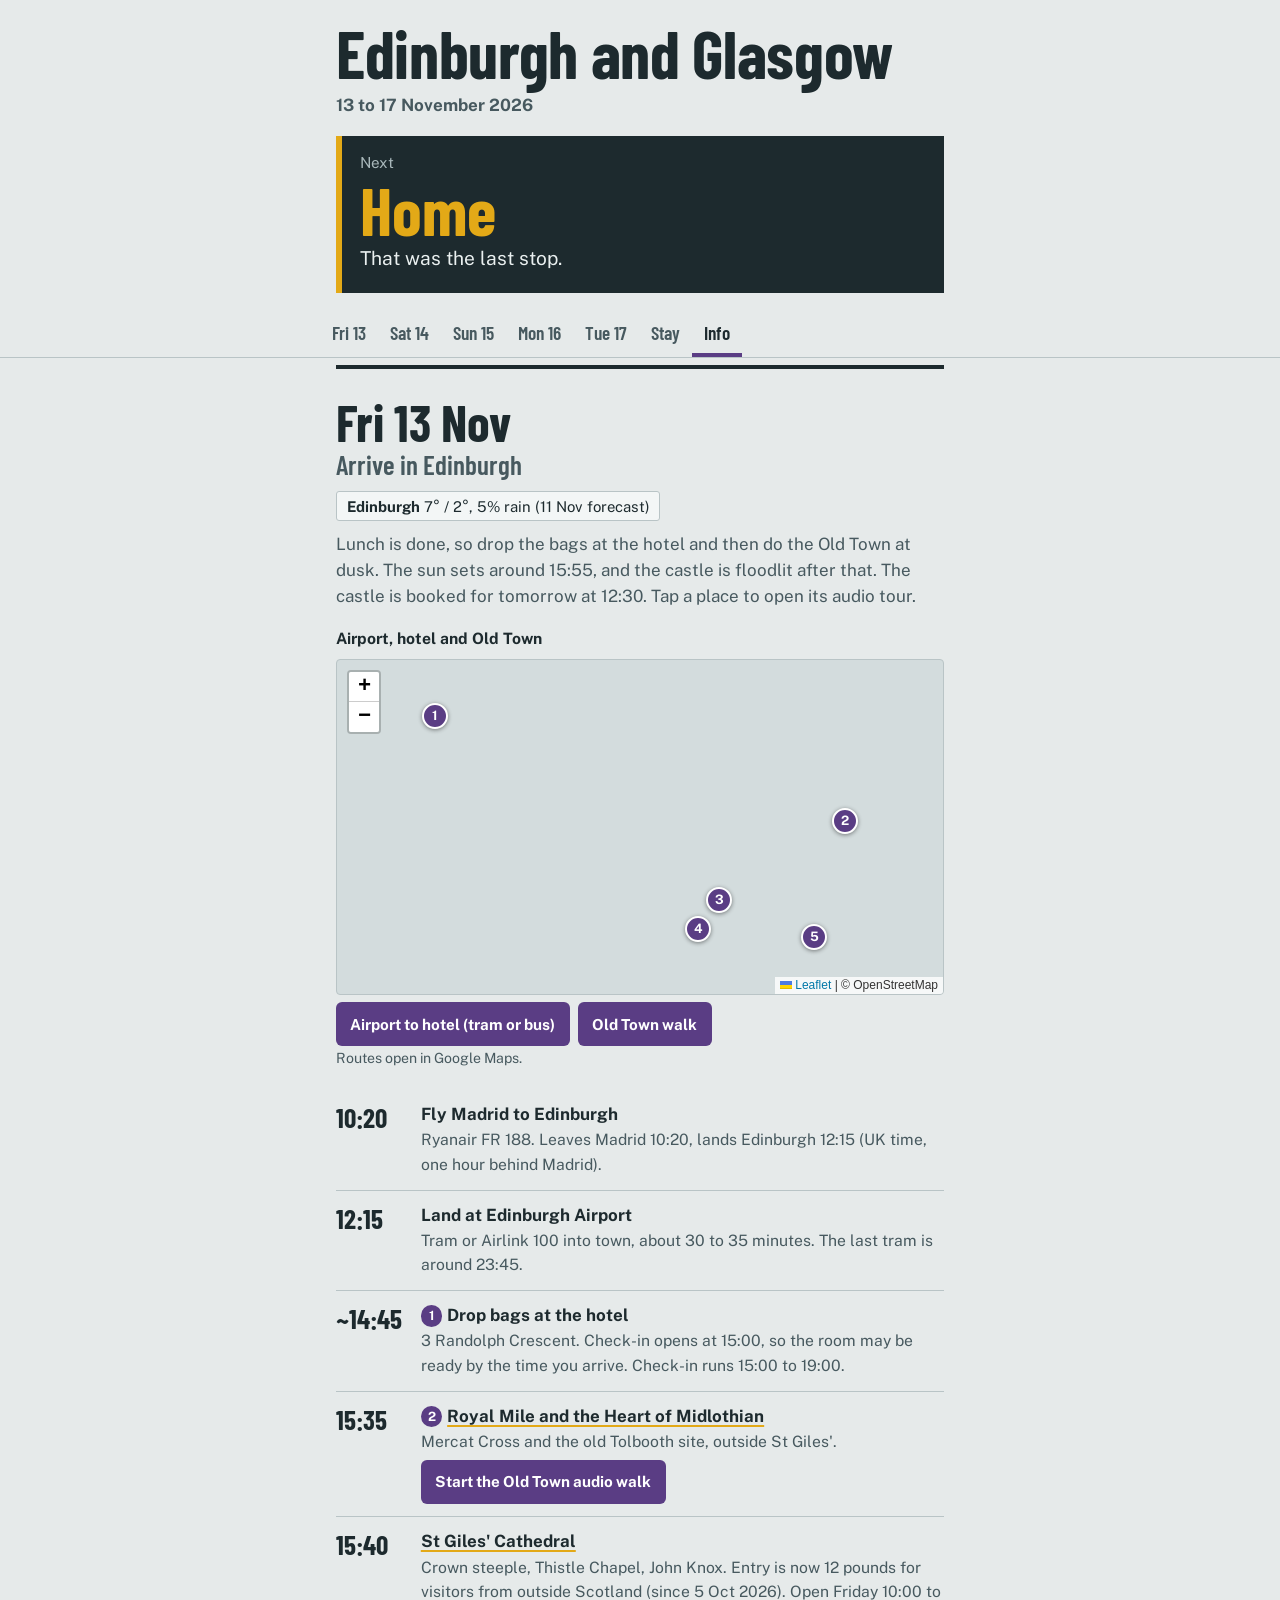
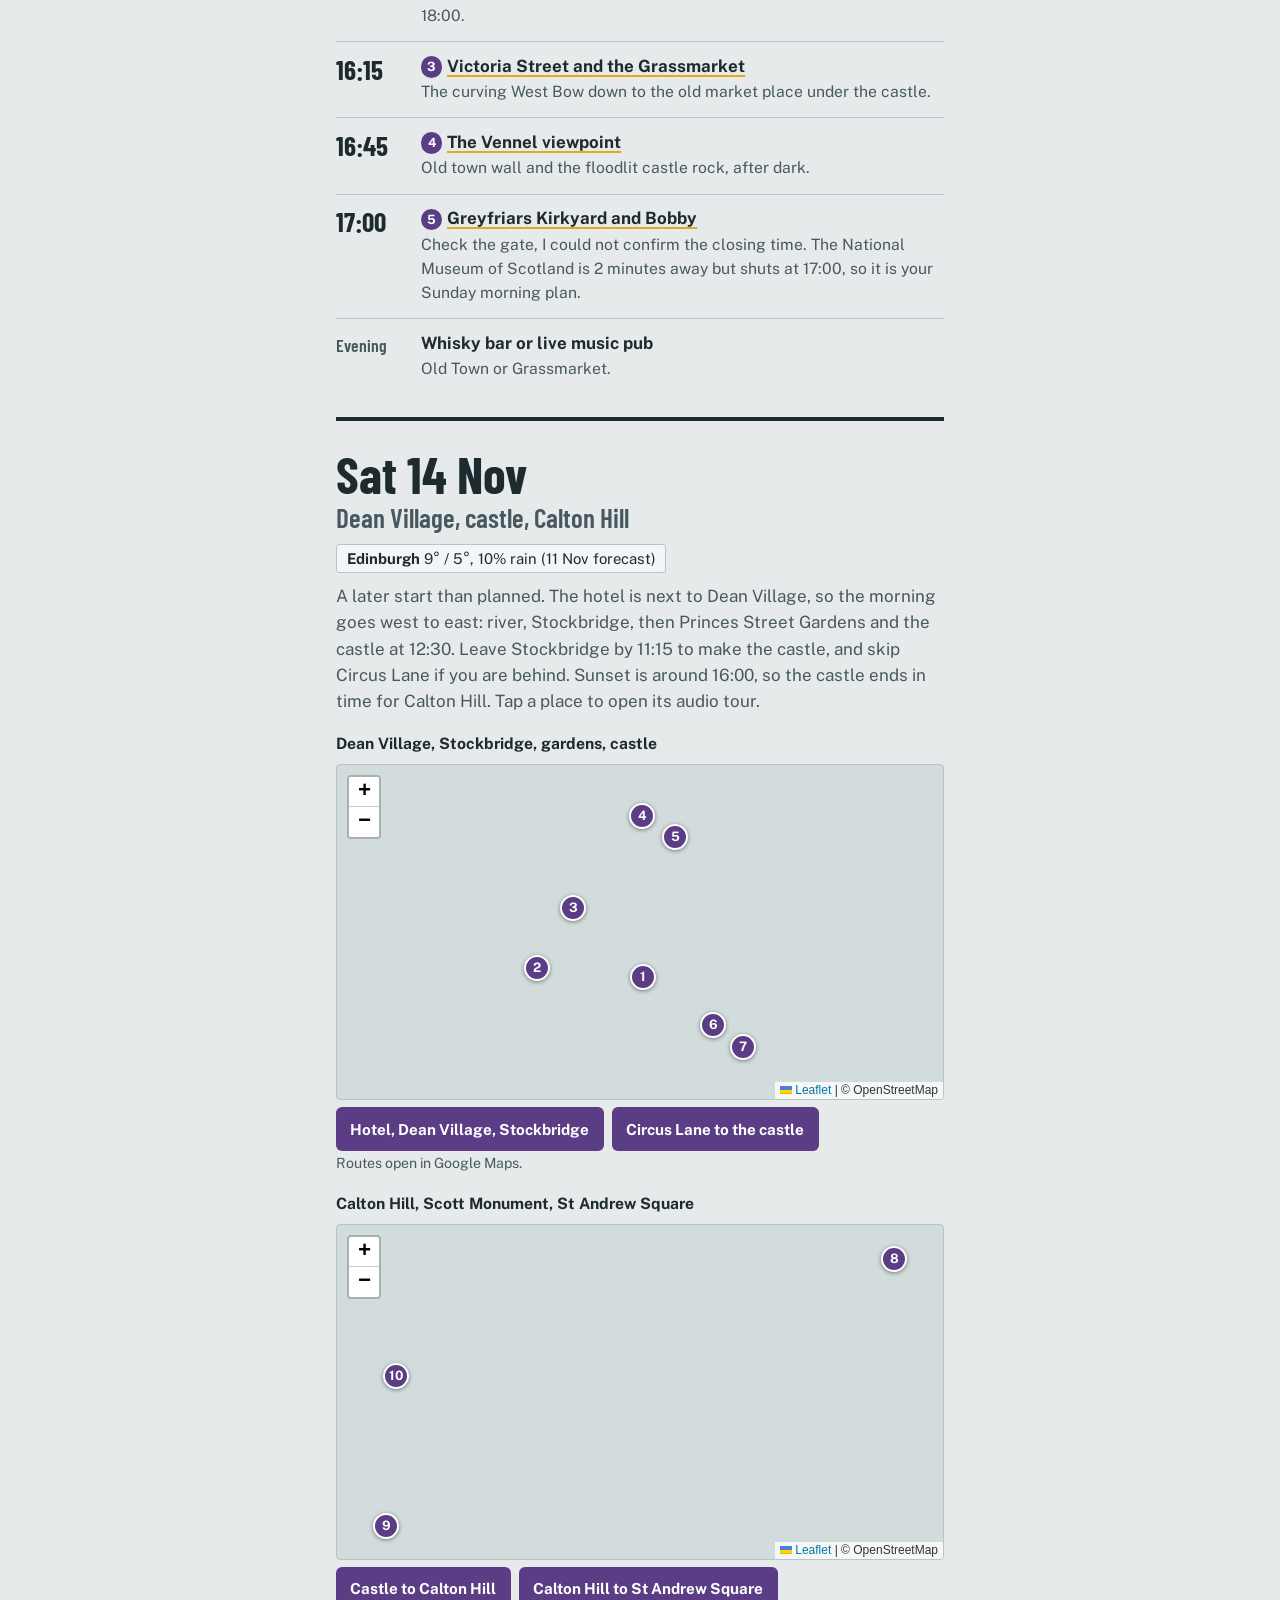
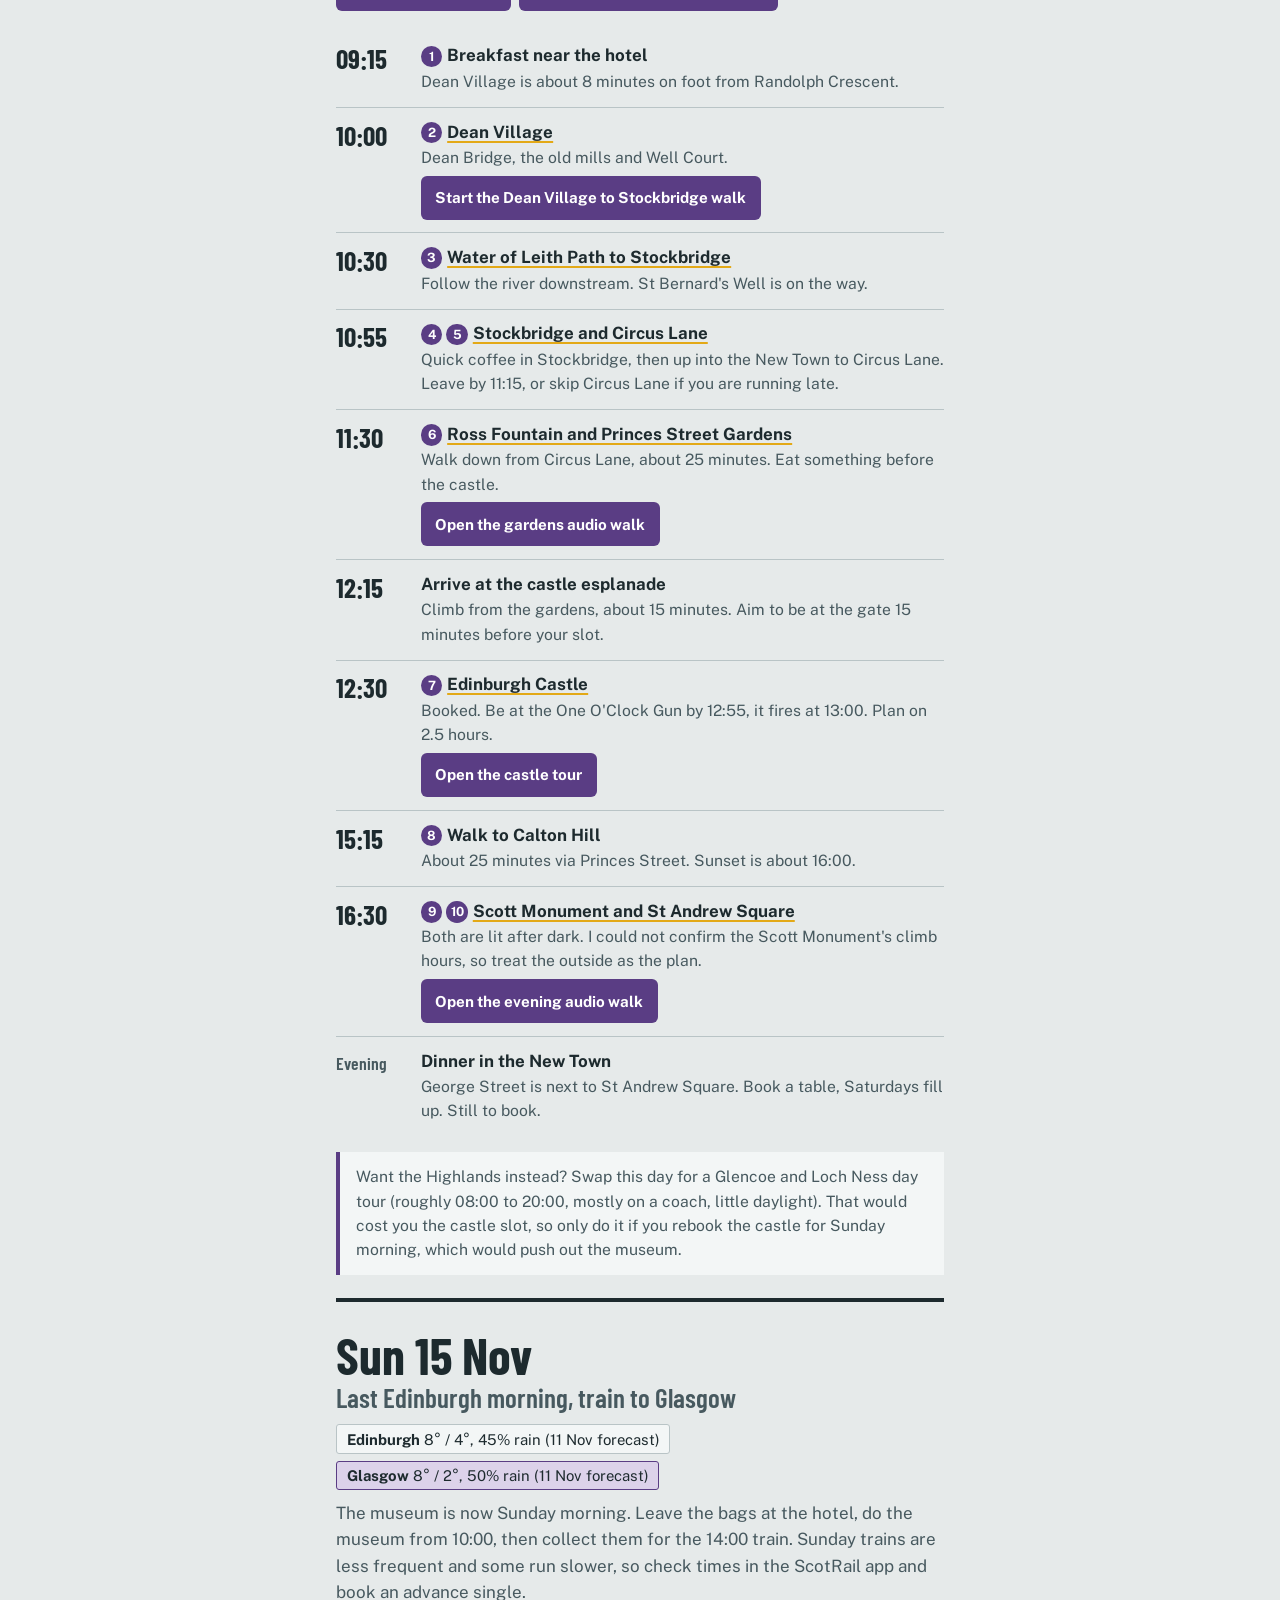
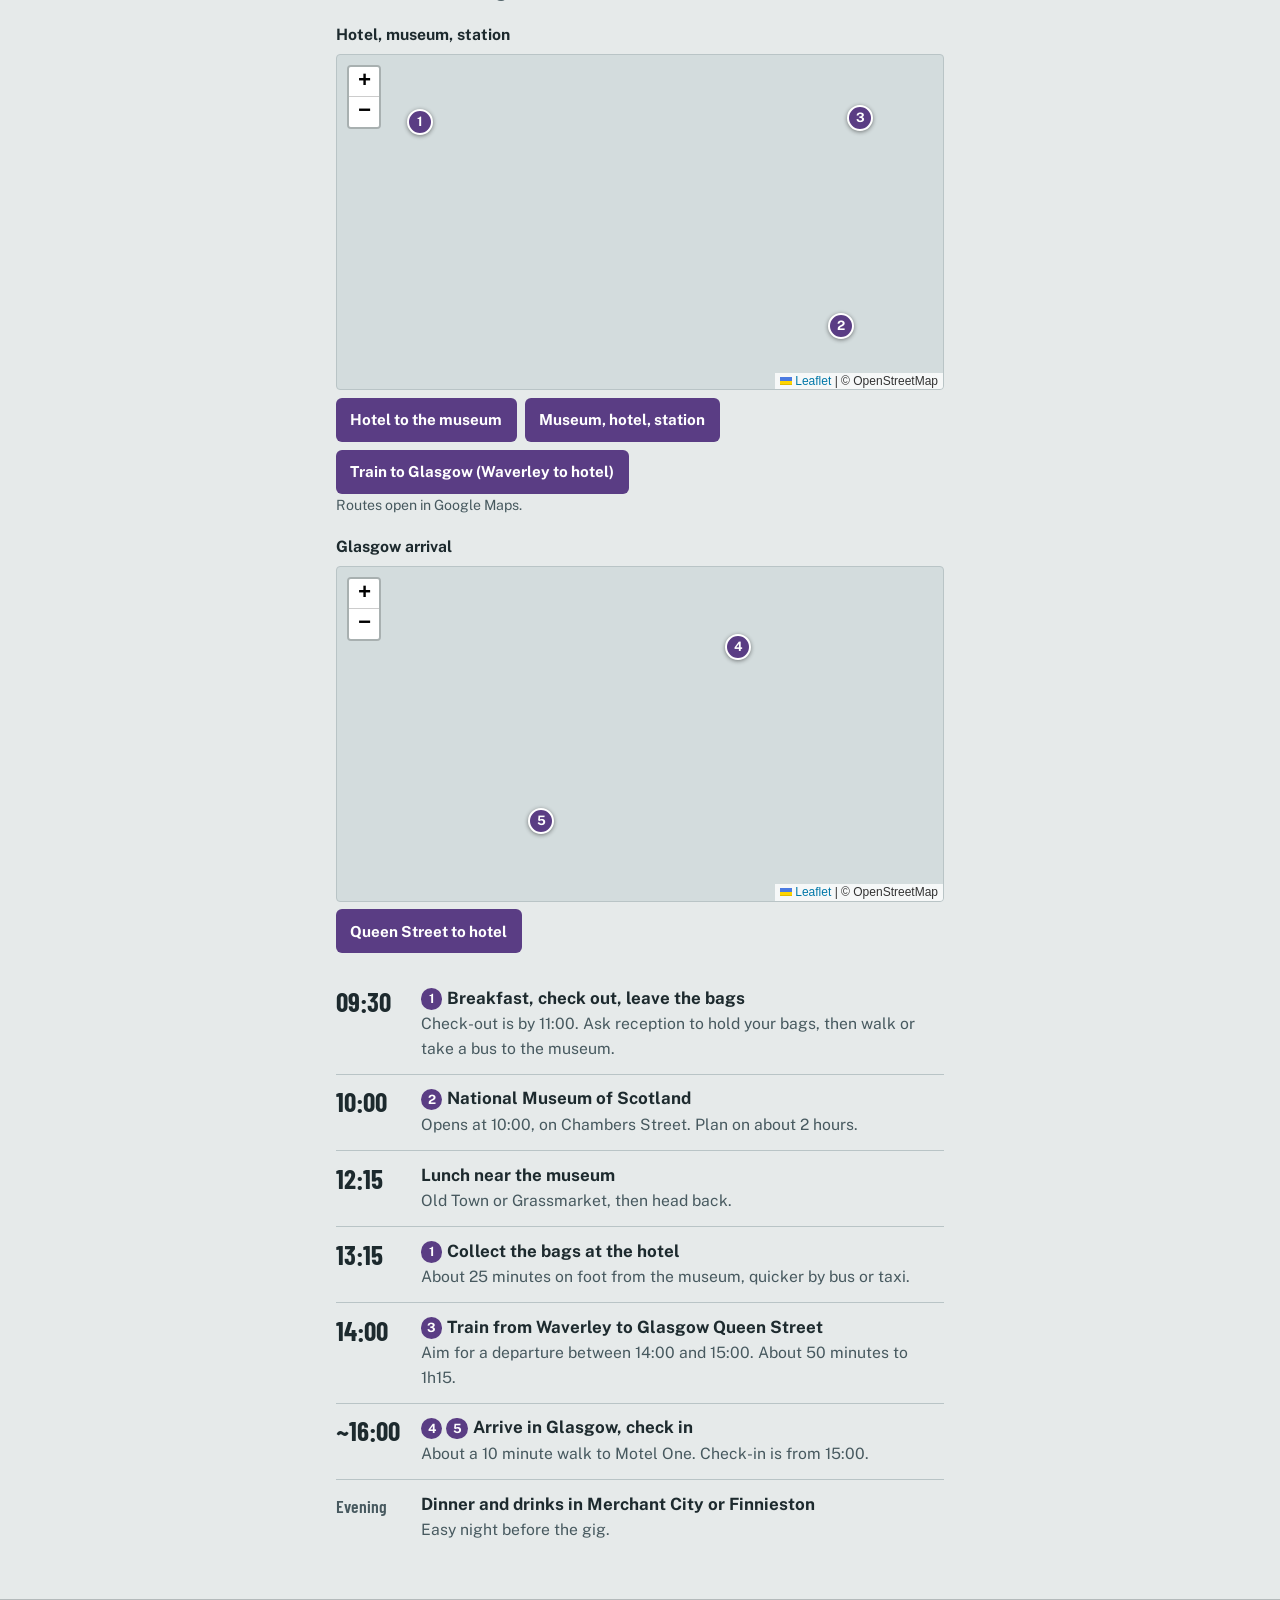
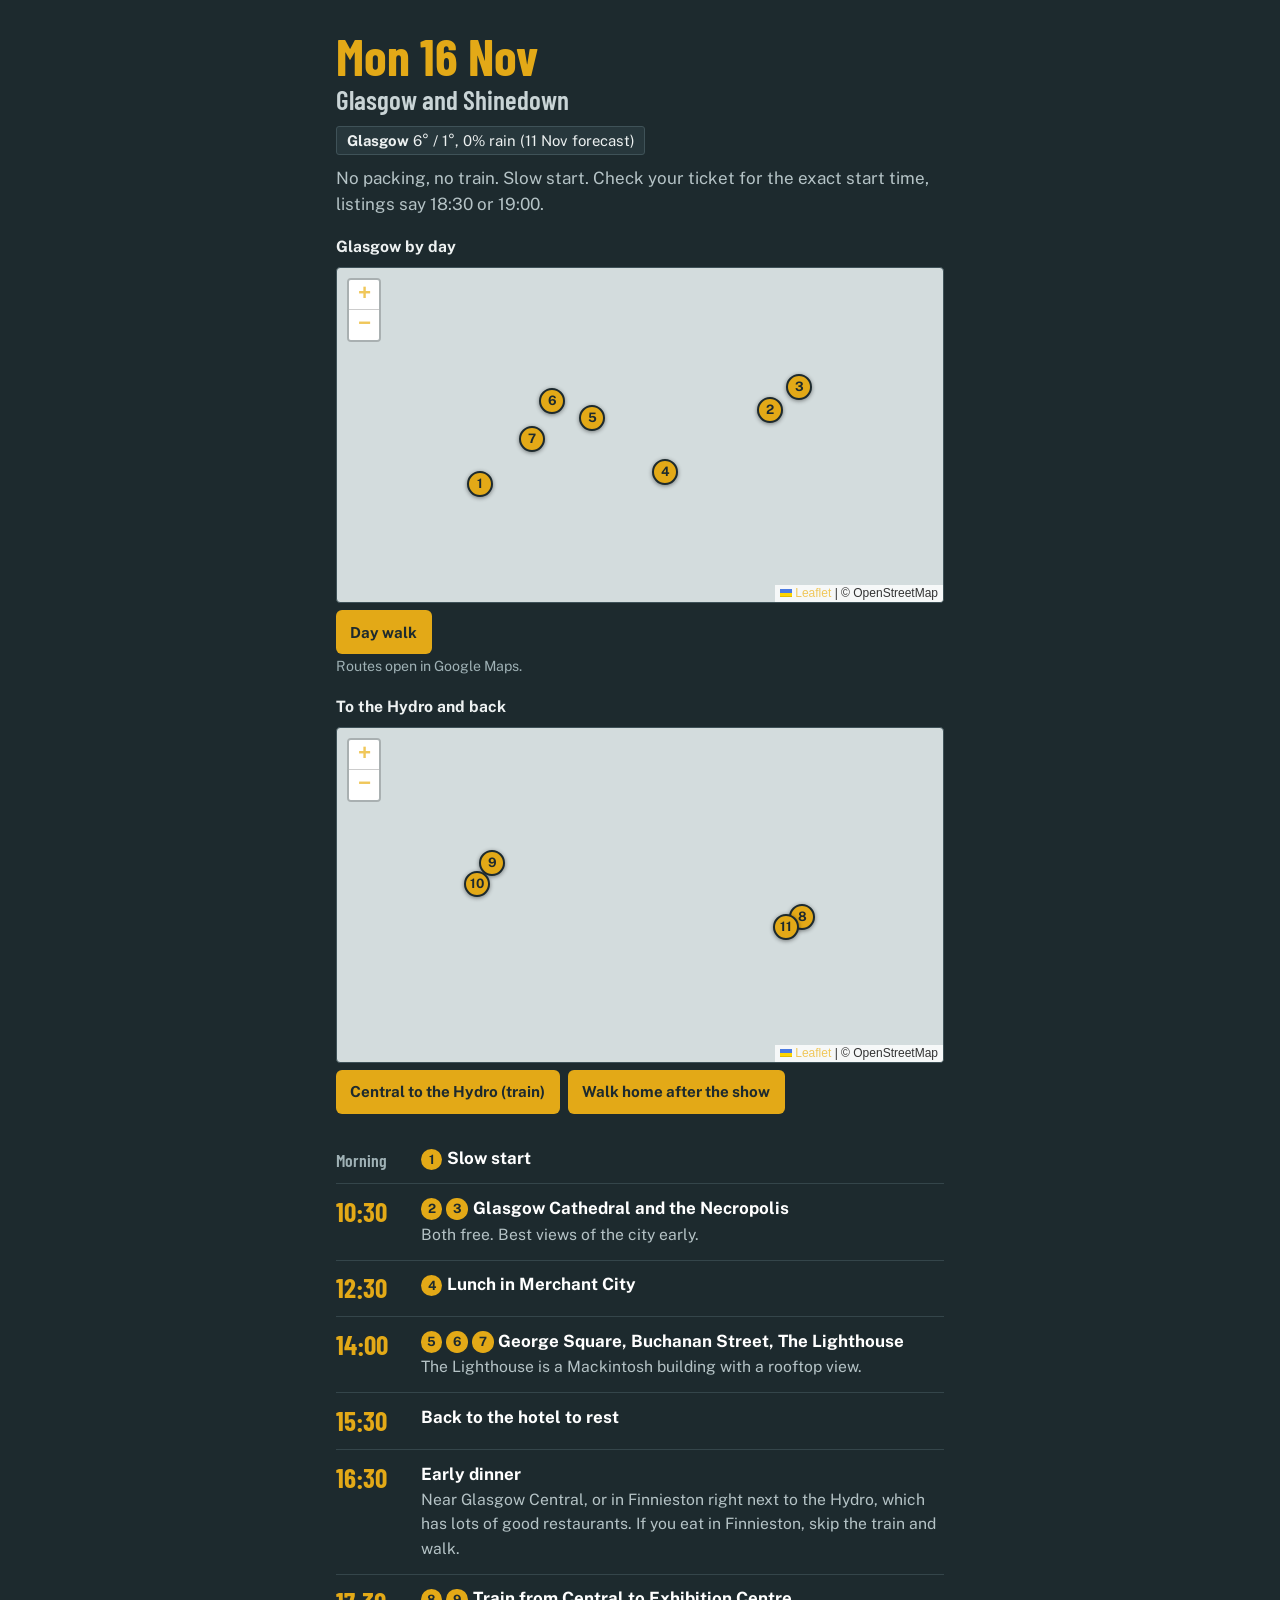
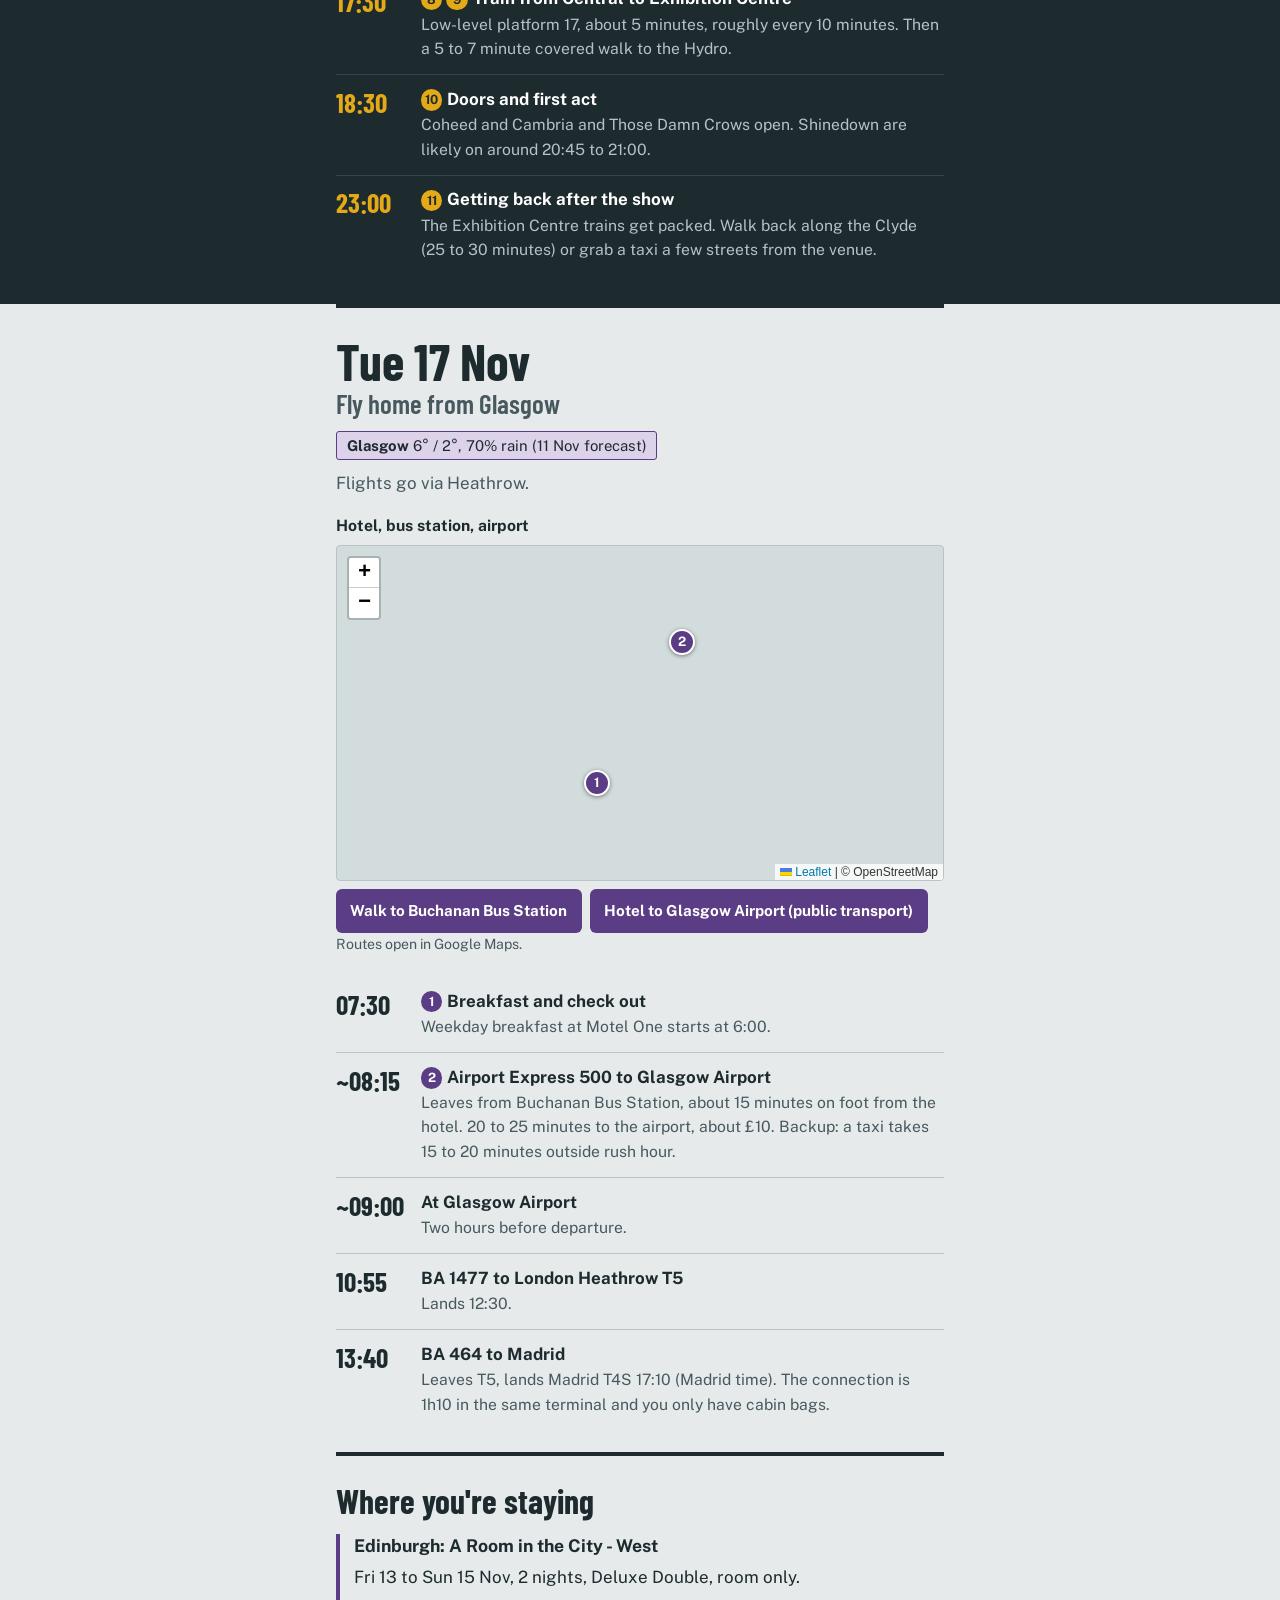
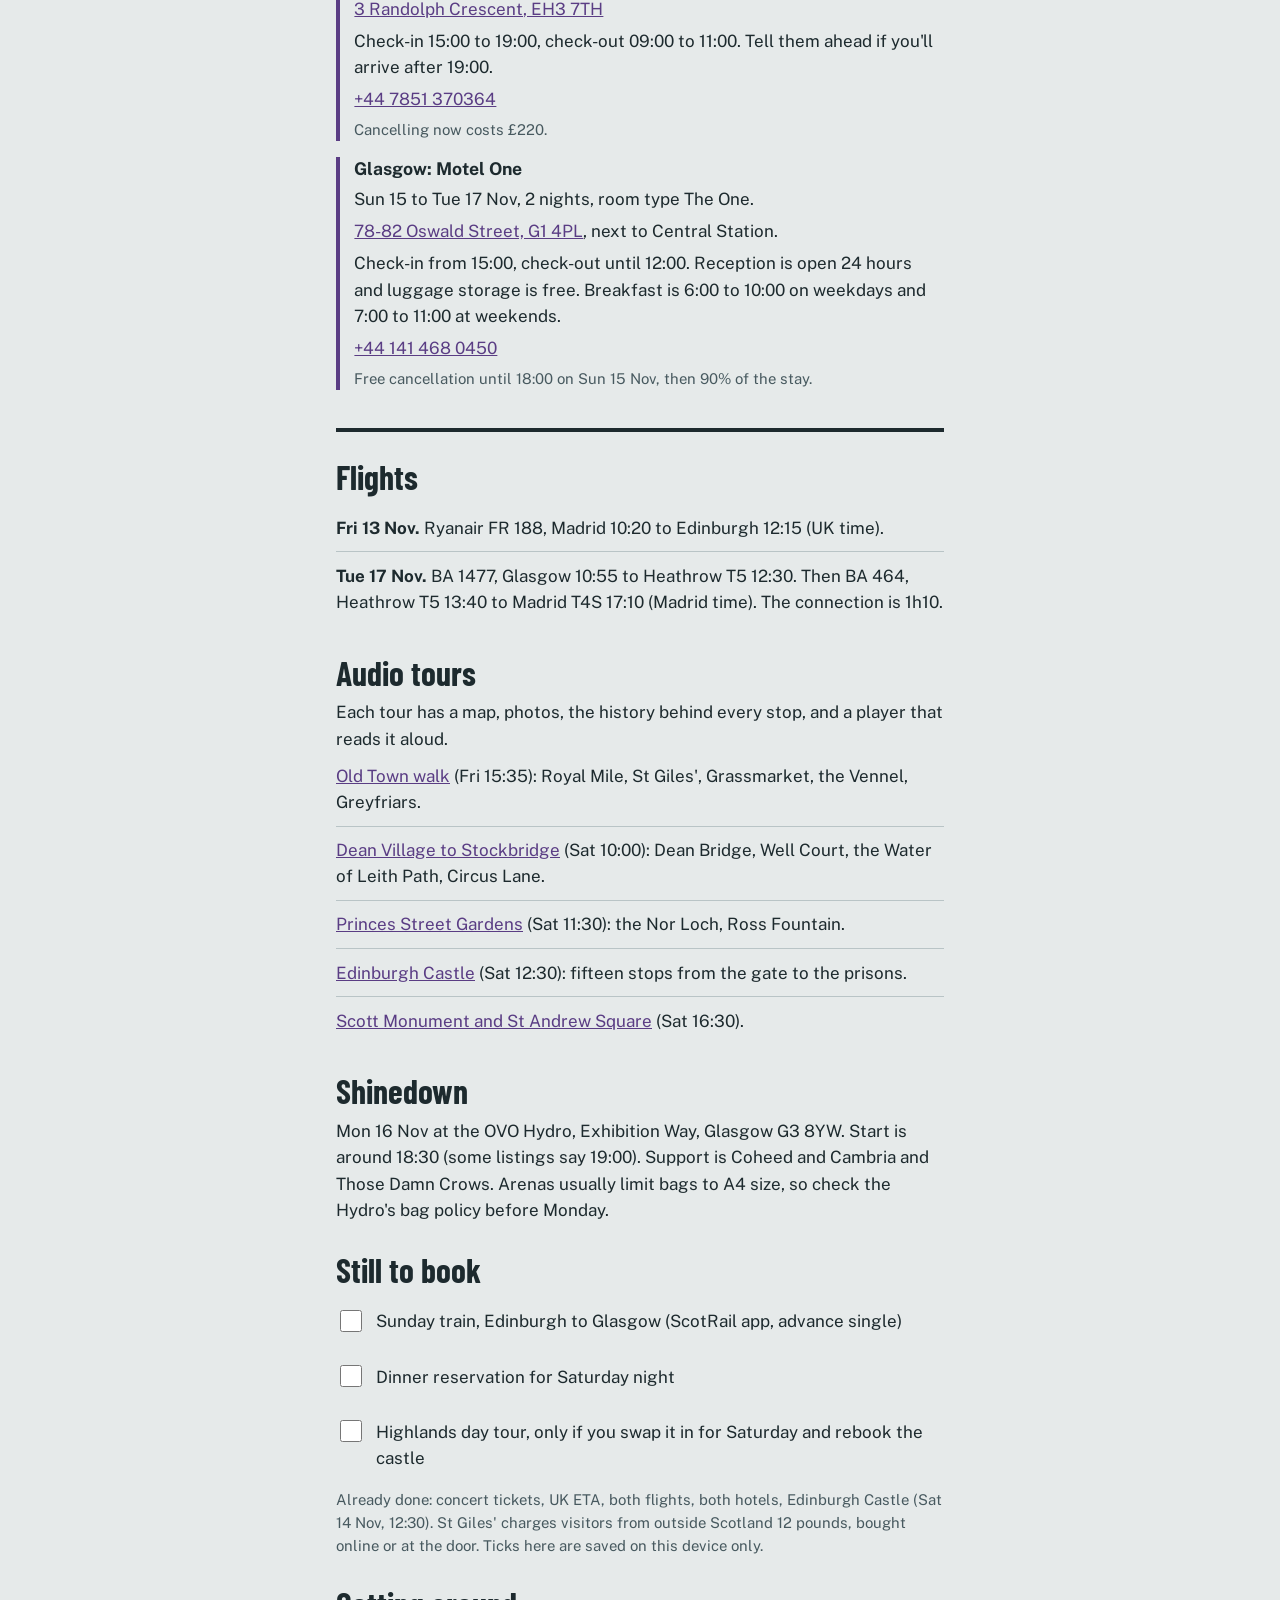
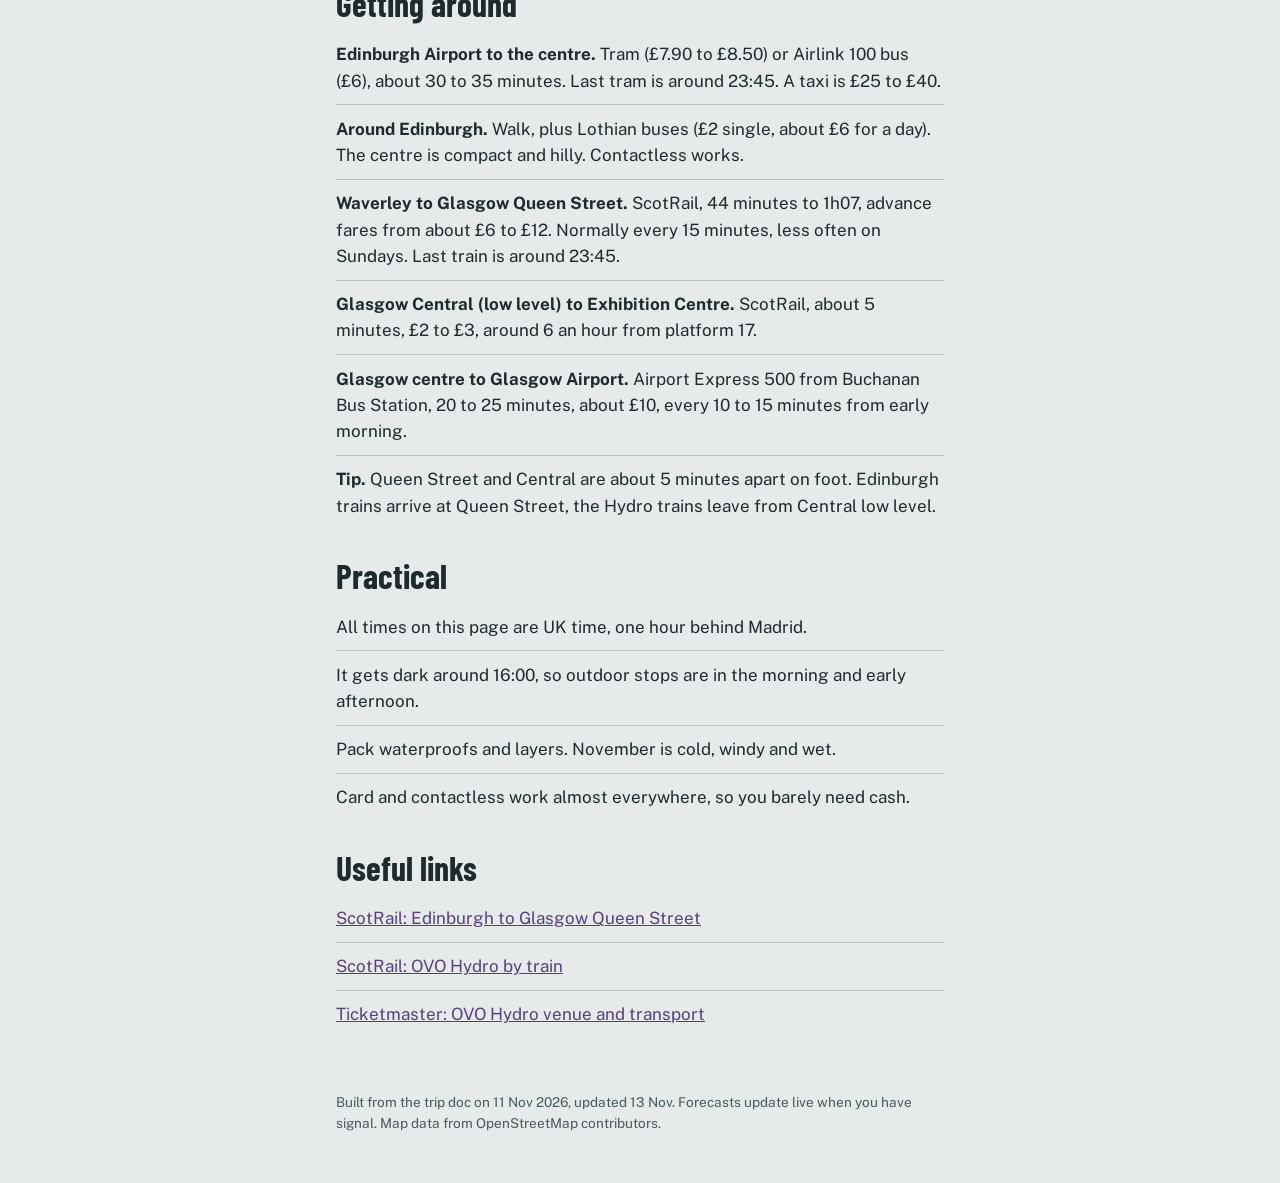
==== commit 33a44004: "Shift plan: Old Town at dusk Fri, later Sat start, museum moved to Sun morning Co-Authored-By: Claud" ====
--- a/index.html
+++ b/index.html
@@ -29,17 +29,17 @@
     <h2>Arrive in Edinburgh</h2>
   </div>
   <p class="weather"><span class="wx" data-city="edi" data-date="2026-11-13"><b>Edinburgh</b> <i class="wxv">loading</i></span></p>
-  <p class="blurb">Land at lunchtime, drop bags, then keep it to the Old Town. It gets dark around 16:00. The castle is booked for tomorrow at 12:30. Tap a place to open its audio tour.</p>
+  <p class="blurb">Lunch is done, so drop the bags at the hotel and then do the Old Town at dusk. The sun sets around 15:55, and the castle is floodlit after that. The castle is booked for tomorrow at 12:30. Tap a place to open its audio tour.</p>
   <div class="mapblock"><p class="maptitle">Airport, hotel and Old Town</p><div class="map" id="map-fri-0" role="img" aria-label="Map: Airport, hotel and Old Town"></div><div class="routes"><a class="btn" href="https://www.google.com/maps/dir/?api=1&amp;origin=Edinburgh%20Airport&amp;destination=A%20Room%20in%20the%20City%20-%20West%2C%203%20Randolph%20Crescent%2C%20Edinburgh%20EH3%207TH&amp;travelmode=transit" target="_blank" rel="noopener">Airport to hotel (tram or bus)</a><a class="btn" href="https://www.google.com/maps/dir/?api=1&amp;origin=A%20Room%20in%20the%20City%20-%20West%2C%203%20Randolph%20Crescent%2C%20Edinburgh%20EH3%207TH&amp;destination=Greyfriars%20Kirkyard%2C%20Edinburgh&amp;travelmode=walking&amp;waypoints=St%20Giles%27%20Cathedral%2C%20Edinburgh%7CVictoria%20Street%2C%20Edinburgh%7CGrassmarket%2C%20Edinburgh%7CThe%20Vennel%2C%20Edinburgh" target="_blank" rel="noopener">Old Town walk</a></div><p class="mapnote">Routes open in Google Maps.</p></div>
   <ol class="timeline">
 <li class="row"><div class="t">10:20</div><div class="b"><h4>Fly Madrid to Edinburgh</h4><p>Ryanair FR 188. Leaves Madrid 10:20, lands Edinburgh 12:15 (UK time, one hour behind Madrid).</p></div></li>
 <li class="row"><div class="t">12:15</div><div class="b"><h4>Land at Edinburgh Airport</h4><p>Tram or Airlink 100 into town, about 30 to 35 minutes. The last tram is around 23:45.</p></div></li>
-<li class="row"><div class="t">~13:30</div><div class="b"><h4><span class="pin">1</span>Drop bags at the hotel</h4><p>3 Randolph Crescent. The room may not be ready until 15:00. Check-in runs 15:00 to 19:00.</p></div></li>
-<li class="row"><div class="t">14:00</div><div class="b"><h4><span class="pin">2</span><a class="plink" href="oldtown.html#s1">Royal Mile and the Heart of Midlothian</a></h4><p>Mercat Cross and the old Tolbooth site, outside St Giles&#x27;.</p><p><a class="btn tour" href="oldtown.html#s1">Start the Old Town audio walk</a></p></div></li>
-<li class="row"><div class="t">14:15</div><div class="b"><h4><a class="plink" href="oldtown.html#s2">St Giles&#x27; Cathedral</a></h4><p>Crown steeple, Thistle Chapel, John Knox. Entry is now 12 pounds for visitors from outside Scotland (since 5 Oct 2026). Open Friday 10:00 to 18:00.</p></div></li>
-<li class="row"><div class="t">15:10</div><div class="b"><h4><span class="pin">3</span><a class="plink" href="oldtown.html#s3">Victoria Street and the Grassmarket</a></h4><p>The curving West Bow down to the old market place under the castle.</p></div></li>
-<li class="row"><div class="t">15:45</div><div class="b"><h4><span class="pin">4</span><a class="plink" href="oldtown.html#s5">The Vennel viewpoint</a></h4><p>Old town wall and the castle rock in the last light. Sunset is about 15:55.</p></div></li>
-<li class="row"><div class="t">16:00</div><div class="b"><h4><span class="pin">5</span><a class="plink" href="oldtown.html#s6">Greyfriars Kirkyard and Bobby</a></h4><p>Check the gate, I could not confirm the closing time. The National Museum of Scotland is 2 minutes away and closes at 17:00.</p></div></li>
+<li class="row"><div class="t">~14:45</div><div class="b"><h4><span class="pin">1</span>Drop bags at the hotel</h4><p>3 Randolph Crescent. Check-in opens at 15:00, so the room may be ready by the time you arrive. Check-in runs 15:00 to 19:00.</p></div></li>
+<li class="row"><div class="t">15:35</div><div class="b"><h4><span class="pin">2</span><a class="plink" href="oldtown.html#s1">Royal Mile and the Heart of Midlothian</a></h4><p>Mercat Cross and the old Tolbooth site, outside St Giles&#x27;.</p><p><a class="btn tour" href="oldtown.html#s1">Start the Old Town audio walk</a></p></div></li>
+<li class="row"><div class="t">15:40</div><div class="b"><h4><a class="plink" href="oldtown.html#s2">St Giles&#x27; Cathedral</a></h4><p>Crown steeple, Thistle Chapel, John Knox. Entry is now 12 pounds for visitors from outside Scotland (since 5 Oct 2026). Open Friday 10:00 to 18:00.</p></div></li>
+<li class="row"><div class="t">16:15</div><div class="b"><h4><span class="pin">3</span><a class="plink" href="oldtown.html#s3">Victoria Street and the Grassmarket</a></h4><p>The curving West Bow down to the old market place under the castle.</p></div></li>
+<li class="row"><div class="t">16:45</div><div class="b"><h4><span class="pin">4</span><a class="plink" href="oldtown.html#s5">The Vennel viewpoint</a></h4><p>Old town wall and the floodlit castle rock, after dark.</p></div></li>
+<li class="row"><div class="t">17:00</div><div class="b"><h4><span class="pin">5</span><a class="plink" href="oldtown.html#s6">Greyfriars Kirkyard and Bobby</a></h4><p>Check the gate, I could not confirm the closing time. The National Museum of Scotland is 2 minutes away but shuts at 17:00, so it is your Sunday morning plan.</p></div></li>
 <li class="row"><div class="t w">Evening</div><div class="b"><h4>Whisky bar or live music pub</h4><p>Old Town or Grassmarket.</p></div></li>
   </ol>
   
@@ -50,14 +50,14 @@
     <h2>Dean Village, castle, Calton Hill</h2>
   </div>
   <p class="weather"><span class="wx" data-city="edi" data-date="2026-11-14"><b>Edinburgh</b> <i class="wxv">loading</i></span></p>
-  <p class="blurb">The hotel is next to Dean Village, so the morning goes west to east: river, Stockbridge, then Princes Street Gardens and the castle at 12:30. Sunset is around 16:00, so the castle ends in time for Calton Hill. Tap a place to open its audio tour.</p>
+  <p class="blurb">A later start than planned. The hotel is next to Dean Village, so the morning goes west to east: river, Stockbridge, then Princes Street Gardens and the castle at 12:30. Leave Stockbridge by 11:15 to make the castle, and skip Circus Lane if you are behind. Sunset is around 16:00, so the castle ends in time for Calton Hill. Tap a place to open its audio tour.</p>
   <div class="mapblock"><p class="maptitle">Dean Village, Stockbridge, gardens, castle</p><div class="map" id="map-sat-0" role="img" aria-label="Map: Dean Village, Stockbridge, gardens, castle"></div><div class="routes"><a class="btn" href="https://www.google.com/maps/dir/?api=1&amp;origin=A%20Room%20in%20the%20City%20-%20West%2C%203%20Randolph%20Crescent%2C%20Edinburgh%20EH3%207TH&amp;destination=Circus%20Lane%2C%20Edinburgh&amp;travelmode=walking&amp;waypoints=Dean%20Village%2C%20Edinburgh%7CSt%20Bernard%27s%20Well%2C%20Edinburgh%7CStockbridge%2C%20Edinburgh" target="_blank" rel="noopener">Hotel, Dean Village, Stockbridge</a><a class="btn" href="https://www.google.com/maps/dir/?api=1&amp;origin=Circus%20Lane%2C%20Edinburgh&amp;destination=Edinburgh%20Castle&amp;travelmode=walking&amp;waypoints=Ross%20Fountain%2C%20Edinburgh" target="_blank" rel="noopener">Circus Lane to the castle</a></div><p class="mapnote">Routes open in Google Maps.</p></div>
 <div class="mapblock"><p class="maptitle">Calton Hill, Scott Monument, St Andrew Square</p><div class="map" id="map-sat-1" role="img" aria-label="Map: Calton Hill, Scott Monument, St Andrew Square"></div><div class="routes"><a class="btn" href="https://www.google.com/maps/dir/?api=1&amp;origin=Edinburgh%20Castle&amp;destination=Calton%20Hill%2C%20Edinburgh&amp;travelmode=walking" target="_blank" rel="noopener">Castle to Calton Hill</a><a class="btn" href="https://www.google.com/maps/dir/?api=1&amp;origin=Calton%20Hill%2C%20Edinburgh&amp;destination=St%20Andrew%20Square%2C%20Edinburgh&amp;travelmode=walking&amp;waypoints=Scott%20Monument%2C%20Edinburgh" target="_blank" rel="noopener">Calton Hill to St Andrew Square</a></div></div>
   <ol class="timeline">
-<li class="row"><div class="t">08:45</div><div class="b"><h4><span class="pin">1</span>Breakfast near the hotel</h4><p>Dean Village is about 8 minutes on foot from Randolph Crescent.</p></div></li>
-<li class="row"><div class="t">09:00</div><div class="b"><h4><span class="pin">2</span><a class="plink" href="westend.html#s1">Dean Village</a></h4><p>Dean Bridge, the old mills and Well Court.</p><p><a class="btn tour" href="westend.html#s1">Start the Dean Village to Stockbridge walk</a></p></div></li>
-<li class="row"><div class="t">09:45</div><div class="b"><h4><span class="pin">3</span><a class="plink" href="westend.html#s3">Water of Leith Path to Stockbridge</a></h4><p>Follow the river downstream. St Bernard&#x27;s Well is on the way.</p></div></li>
-<li class="row"><div class="t">10:15</div><div class="b"><h4><span class="pin">4</span><span class="pin">5</span><a class="plink" href="westend.html#s5">Stockbridge and Circus Lane</a></h4><p>Coffee in Stockbridge, then up into the New Town to Circus Lane.</p></div></li>
+<li class="row"><div class="t">09:15</div><div class="b"><h4><span class="pin">1</span>Breakfast near the hotel</h4><p>Dean Village is about 8 minutes on foot from Randolph Crescent.</p></div></li>
+<li class="row"><div class="t">10:00</div><div class="b"><h4><span class="pin">2</span><a class="plink" href="westend.html#s1">Dean Village</a></h4><p>Dean Bridge, the old mills and Well Court.</p><p><a class="btn tour" href="westend.html#s1">Start the Dean Village to Stockbridge walk</a></p></div></li>
+<li class="row"><div class="t">10:30</div><div class="b"><h4><span class="pin">3</span><a class="plink" href="westend.html#s3">Water of Leith Path to Stockbridge</a></h4><p>Follow the river downstream. St Bernard&#x27;s Well is on the way.</p></div></li>
+<li class="row"><div class="t">10:55</div><div class="b"><h4><span class="pin">4</span><span class="pin">5</span><a class="plink" href="westend.html#s5">Stockbridge and Circus Lane</a></h4><p>Quick coffee in Stockbridge, then up into the New Town to Circus Lane. Leave by 11:15, or skip Circus Lane if you are running late.</p></div></li>
 <li class="row"><div class="t">11:30</div><div class="b"><h4><span class="pin">6</span><a class="plink" href="gardens.html#s2">Ross Fountain and Princes Street Gardens</a></h4><p>Walk down from Circus Lane, about 25 minutes. Eat something before the castle.</p><p><a class="btn tour" href="gardens.html#s2">Open the gardens audio walk</a></p></div></li>
 <li class="row"><div class="t">12:15</div><div class="b"><h4>Arrive at the castle esplanade</h4><p>Climb from the gardens, about 15 minutes. Aim to be at the gate 15 minutes before your slot.</p></div></li>
 <li class="row"><div class="t">12:30</div><div class="b"><h4><span class="pin">7</span><a class="plink" href="castle.html">Edinburgh Castle</a></h4><p>Booked. Be at the One O&#x27;Clock Gun by 12:55, it fires at 13:00. Plan on 2.5 hours.</p><p><a class="btn tour" href="castle.html">Open the castle tour</a></p></div></li>
@@ -65,7 +65,7 @@
 <li class="row"><div class="t">16:30</div><div class="b"><h4><span class="pin">9</span><span class="pin">10</span><a class="plink" href="evening.html#s1">Scott Monument and St Andrew Square</a></h4><p>Both are lit after dark. I could not confirm the Scott Monument&#x27;s climb hours, so treat the outside as the plan.</p><p><a class="btn tour" href="evening.html#s1">Open the evening audio walk</a></p></div></li>
 <li class="row"><div class="t w">Evening</div><div class="b"><h4>Dinner in the New Town</h4><p>George Street is next to St Andrew Square. Book a table, Saturdays fill up. Still to book.</p></div></li>
   </ol>
-  <p class="extra">Want the Highlands instead? Swap this day for a Glencoe and Loch Ness day tour (roughly 08:00 to 20:00, mostly on a coach, little daylight). That would cost you the castle slot, so only do it if you rebook the castle for Sunday morning.</p>
+  <p class="extra">Want the Highlands instead? Swap this day for a Glencoe and Loch Ness day tour (roughly 08:00 to 20:00, mostly on a coach, little daylight). That would cost you the castle slot, so only do it if you rebook the castle for Sunday morning, which would push out the museum.</p>
 </section>
 <section class="day" id="sun" data-date="2026-11-15">
   <div class="dayhead">
@@ -73,12 +73,14 @@
     <h2>Last Edinburgh morning, train to Glasgow</h2>
   </div>
   <p class="weather"><span class="wx" data-city="edi" data-date="2026-11-15"><b>Edinburgh</b> <i class="wxv">loading</i></span><span class="wx" data-city="gla" data-date="2026-11-15"><b>Glasgow</b> <i class="wxv">loading</i></span></p>
-  <p class="blurb">Sunday trains are less frequent and some run slower, so check times in the ScotRail app and book an advance single.</p>
-  <div class="mapblock"><p class="maptitle">Edinburgh morning</p><div class="map" id="map-sun-0" role="img" aria-label="Map: Edinburgh morning"></div><div class="routes"><a class="btn" href="https://www.google.com/maps/dir/?api=1&amp;origin=Stockbridge%2C%20Edinburgh&amp;destination=Edinburgh%20Waverley%20station&amp;travelmode=walking&amp;waypoints=A%20Room%20in%20the%20City%20-%20West%2C%203%20Randolph%20Crescent%2C%20Edinburgh%20EH3%207TH" target="_blank" rel="noopener">Brunch, hotel, station</a><a class="btn" href="https://www.google.com/maps/dir/?api=1&amp;origin=Edinburgh%20Waverley%20station&amp;destination=Motel%20One%20Glasgow%2C%2078-82%20Oswald%20Street%2C%20Glasgow%20G1%204PL&amp;travelmode=transit" target="_blank" rel="noopener">Train to Glasgow (Waverley to hotel)</a></div><p class="mapnote">Routes open in Google Maps.</p></div>
+  <p class="blurb">The museum is now Sunday morning. Leave the bags at the hotel, do the museum from 10:00, then collect them for the 14:00 train. Sunday trains are less frequent and some run slower, so check times in the ScotRail app and book an advance single.</p>
+  <div class="mapblock"><p class="maptitle">Hotel, museum, station</p><div class="map" id="map-sun-0" role="img" aria-label="Map: Hotel, museum, station"></div><div class="routes"><a class="btn" href="https://www.google.com/maps/dir/?api=1&amp;origin=A%20Room%20in%20the%20City%20-%20West%2C%203%20Randolph%20Crescent%2C%20Edinburgh%20EH3%207TH&amp;destination=National%20Museum%20of%20Scotland%2C%20Chambers%20Street%2C%20Edinburgh&amp;travelmode=walking" target="_blank" rel="noopener">Hotel to the museum</a><a class="btn" href="https://www.google.com/maps/dir/?api=1&amp;origin=National%20Museum%20of%20Scotland%2C%20Chambers%20Street%2C%20Edinburgh&amp;destination=Edinburgh%20Waverley%20station&amp;travelmode=walking&amp;waypoints=A%20Room%20in%20the%20City%20-%20West%2C%203%20Randolph%20Crescent%2C%20Edinburgh%20EH3%207TH" target="_blank" rel="noopener">Museum, hotel, station</a><a class="btn" href="https://www.google.com/maps/dir/?api=1&amp;origin=Edinburgh%20Waverley%20station&amp;destination=Motel%20One%20Glasgow%2C%2078-82%20Oswald%20Street%2C%20Glasgow%20G1%204PL&amp;travelmode=transit" target="_blank" rel="noopener">Train to Glasgow (Waverley to hotel)</a></div><p class="mapnote">Routes open in Google Maps.</p></div>
 <div class="mapblock"><p class="maptitle">Glasgow arrival</p><div class="map" id="map-sun-1" role="img" aria-label="Map: Glasgow arrival"></div><div class="routes"><a class="btn" href="https://www.google.com/maps/dir/?api=1&amp;origin=Glasgow%20Queen%20Street%20station&amp;destination=Motel%20One%20Glasgow%2C%2078-82%20Oswald%20Street%2C%20Glasgow%20G1%204PL&amp;travelmode=walking" target="_blank" rel="noopener">Queen Street to hotel</a></div></div>
   <ol class="timeline">
-<li class="row"><div class="t w">Morning</div><div class="b"><h4><span class="pin">1</span>Brunch in Leith or the New Town</h4><p>The tram goes to Leith. Or use the time for the National Museum of Scotland, which opens at 10:00.</p></div></li>
-<li class="row"><div class="t">11:00</div><div class="b"><h4><span class="pin">2</span>Check out</h4><p>Checkout is by 11:00. Leave bags at the hotel if you want more time in town.</p></div></li>
+<li class="row"><div class="t">09:30</div><div class="b"><h4><span class="pin">1</span>Breakfast, check out, leave the bags</h4><p>Check-out is by 11:00. Ask reception to hold your bags, then walk or take a bus to the museum.</p></div></li>
+<li class="row"><div class="t">10:00</div><div class="b"><h4><span class="pin">2</span>National Museum of Scotland</h4><p>Opens at 10:00, on Chambers Street. Plan on about 2 hours.</p></div></li>
+<li class="row"><div class="t">12:15</div><div class="b"><h4>Lunch near the museum</h4><p>Old Town or Grassmarket, then head back.</p></div></li>
+<li class="row"><div class="t">13:15</div><div class="b"><h4><span class="pin">1</span>Collect the bags at the hotel</h4><p>About 25 minutes on foot from the museum, quicker by bus or taxi.</p></div></li>
 <li class="row"><div class="t">14:00</div><div class="b"><h4><span class="pin">3</span>Train from Waverley to Glasgow Queen Street</h4><p>Aim for a departure between 14:00 and 15:00. About 50 minutes to 1h15.</p></div></li>
 <li class="row"><div class="t">~16:00</div><div class="b"><h4><span class="pin">4</span><span class="pin">5</span>Arrive in Glasgow, check in</h4><p>About a 10 minute walk to Motel One. Check-in is from 15:00.</p></div></li>
 <li class="row"><div class="t w">Evening</div><div class="b"><h4>Dinner and drinks in Merchant City or Finnieston</h4><p>Easy night before the gig.</p></div></li>
@@ -155,8 +157,8 @@
   <h2>Audio tours</h2>
   <p>Each tour has a map, photos, the history behind every stop, and a player that reads it aloud.</p>
   <ul class="flat">
-    <li><a href="oldtown.html">Old Town walk</a> (Fri 14:00): Royal Mile, St Giles', Grassmarket, the Vennel, Greyfriars.</li>
-    <li><a href="westend.html">Dean Village to Stockbridge</a> (Sat 09:00): Dean Bridge, Well Court, the Water of Leith Path, Circus Lane.</li>
+    <li><a href="oldtown.html">Old Town walk</a> (Fri 15:35): Royal Mile, St Giles', Grassmarket, the Vennel, Greyfriars.</li>
+    <li><a href="westend.html">Dean Village to Stockbridge</a> (Sat 10:00): Dean Bridge, Well Court, the Water of Leith Path, Circus Lane.</li>
     <li><a href="gardens.html">Princes Street Gardens</a> (Sat 11:30): the Nor Loch, Ross Fountain.</li>
     <li><a href="castle.html">Edinburgh Castle</a> (Sat 12:30): fifteen stops from the gate to the prisons.</li>
     <li><a href="evening.html">Scott Monument and St Andrew Square</a> (Sat 16:30).</li>
@@ -199,8 +201,8 @@
   </ul>
 </section>
 </main>
-<footer>Built from the trip doc on 11 Nov 2026. Forecasts update live when you have signal. Map data from OpenStreetMap contributors.</footer>
-<script type="application/json" id="data">{"maps": [{"id": "map-fri-0", "pins": [{"n": 1, "name": "A Room in the City - West", "lat": 55.952, "lng": -3.2085}, {"n": 2, "name": "St Giles' Cathedral", "lat": 55.9495, "lng": -3.1909, "href": "oldtown.html#s1"}, {"n": 3, "name": "Grassmarket", "lat": 55.9476, "lng": -3.1963, "href": "oldtown.html#s3"}, {"n": 4, "name": "The Vennel viewpoint", "lat": 55.9469, "lng": -3.1972, "href": "oldtown.html#s5"}, {"n": 5, "name": "Greyfriars Kirkyard", "lat": 55.9467, "lng": -3.1922, "href": "oldtown.html#s6"}]}, {"id": "map-sat-0", "pins": [{"n": 1, "name": "A Room in the City - West", "lat": 55.952, "lng": -3.2085}, {"n": 2, "name": "Dean Village", "lat": 55.9524, "lng": -3.2176, "href": "westend.html#s1"}, {"n": 3, "name": "Water of Leith Path", "lat": 55.9553, "lng": -3.2145, "href": "westend.html#s3"}, {"n": 4, "name": "Stockbridge", "lat": 55.9597, "lng": -3.2086, "href": "westend.html#s5"}, {"n": 5, "name": "Circus Lane", "lat": 55.9587, "lng": -3.2058, "href": "westend.html#s5"}, {"n": 6, "name": "Ross Fountain", "lat": 55.9497, "lng": -3.2025, "href": "gardens.html#s2"}, {"n": 7, "name": "Edinburgh Castle", "lat": 55.9486, "lng": -3.1999, "href": "castle.html"}]}, {"id": "map-sat-1", "pins": [{"n": 8, "name": "Calton Hill", "lat": 55.9556, "lng": -3.1824}, {"n": 9, "name": "Scott Monument", "lat": 55.9524, "lng": -3.1933, "href": "evening.html#s1"}, {"n": 10, "name": "St Andrew Square", "lat": 55.9542, "lng": -3.1931, "href": "evening.html#s1"}]}, {"id": "map-sun-0", "pins": [{"n": 1, "name": "Stockbridge", "lat": 55.9597, "lng": -3.2086}, {"n": 2, "name": "A Room in the City - West", "lat": 55.952, "lng": -3.2085}, {"n": 3, "name": "Edinburgh Waverley", "lat": 55.9521, "lng": -3.1896}]}, {"id": "map-sun-1", "pins": [{"n": 4, "name": "Glasgow Queen Street", "lat": 55.8624, "lng": -4.2511}, {"n": 5, "name": "Motel One Glasgow", "lat": 55.858203, "lng": -4.259565}]}, {"id": "map-mon-0", "pins": [{"n": 1, "name": "Motel One Glasgow", "lat": 55.858203, "lng": -4.259565}, {"n": 2, "name": "Glasgow Cathedral", "lat": 55.8618, "lng": -4.2347}, {"n": 3, "name": "Glasgow Necropolis", "lat": 55.8629, "lng": -4.2322}, {"n": 4, "name": "Merchant City", "lat": 55.8588, "lng": -4.2437}, {"n": 5, "name": "George Square", "lat": 55.8614, "lng": -4.25}, {"n": 6, "name": "Buchanan Street", "lat": 55.8622, "lng": -4.2534}, {"n": 7, "name": "The Lighthouse", "lat": 55.8604, "lng": -4.2551}]}, {"id": "map-mon-1", "pins": [{"n": 8, "name": "Glasgow Central", "lat": 55.8587, "lng": -4.2582}, {"n": 9, "name": "Exhibition Centre station", "lat": 55.8613, "lng": -4.2848}, {"n": 10, "name": "OVO Hydro", "lat": 55.8603, "lng": -4.2861}, {"n": 11, "name": "Motel One Glasgow", "lat": 55.858203, "lng": -4.259565}]}, {"id": "map-tue-0", "pins": [{"n": 1, "name": "Motel One Glasgow", "lat": 55.858203, "lng": -4.259565}, {"n": 2, "name": "Buchanan Bus Station", "lat": 55.865, "lng": -4.2523}]}], "events": [{"ts": "2026-11-13T09:20:00Z", "when": "10:20", "place": "Fly Madrid to Edinburgh", "day": "Fri 13 Nov"}, {"ts": "2026-11-13T12:15:00Z", "when": "12:15", "place": "Land at Edinburgh Airport", "day": "Fri 13 Nov"}, {"ts": "2026-11-13T13:30:00Z", "when": "~13:30", "place": "Drop bags at the hotel", "day": "Fri 13 Nov"}, {"ts": "2026-11-13T14:00:00Z", "when": "14:00", "place": "Royal Mile and the Heart of Midlothian", "day": "Fri 13 Nov"}, {"ts": "2026-11-13T14:15:00Z", "when": "14:15", "place": "St Giles' Cathedral", "day": "Fri 13 Nov"}, {"ts": "2026-11-13T15:10:00Z", "when": "15:10", "place": "Victoria Street and the Grassmarket", "day": "Fri 13 Nov"}, {"ts": "2026-11-13T15:45:00Z", "when": "15:45", "place": "The Vennel viewpoint", "day": "Fri 13 Nov"}, {"ts": "2026-11-13T16:00:00Z", "when": "16:00", "place": "Greyfriars Kirkyard and Bobby", "day": "Fri 13 Nov"}, {"ts": "2026-11-14T08:45:00Z", "when": "08:45", "place": "Breakfast near the hotel", "day": "Sat 14 Nov"}, {"ts": "2026-11-14T09:00:00Z", "when": "09:00", "place": "Dean Village", "day": "Sat 14 Nov"}, {"ts": "2026-11-14T09:45:00Z", "when": "09:45", "place": "Water of Leith Path to Stockbridge", "day": "Sat 14 Nov"}, {"ts": "2026-11-14T10:15:00Z", "when": "10:15", "place": "Stockbridge and Circus Lane", "day": "Sat 14 Nov"}, {"ts": "2026-11-14T11:30:00Z", "when": "11:30", "place": "Ross Fountain and Princes Street Gardens", "day": "Sat 14 Nov"}, {"ts": "2026-11-14T12:15:00Z", "when": "12:15", "place": "Arrive at the castle esplanade", "day": "Sat 14 Nov"}, {"ts": "2026-11-14T12:30:00Z", "when": "12:30", "place": "Edinburgh Castle", "day": "Sat 14 Nov"}, {"ts": "2026-11-14T15:15:00Z", "when": "15:15", "place": "Walk to Calton Hill", "day": "Sat 14 Nov"}, {"ts": "2026-11-14T16:30:00Z", "when": "16:30", "place": "Scott Monument and St Andrew Square", "day": "Sat 14 Nov"}, {"ts": "2026-11-15T11:00:00Z", "when": "11:00", "place": "Check out", "day": "Sun 15 Nov"}, {"ts": "2026-11-15T14:00:00Z", "when": "14:00", "place": "Train from Waverley to Glasgow Queen Street", "day": "Sun 15 Nov"}, {"ts": "2026-11-15T16:00:00Z", "when": "~16:00", "place": "Arrive in Glasgow, check in", "day": "Sun 15 Nov"}, {"ts": "2026-11-16T10:30:00Z", "when": "10:30", "place": "Glasgow Cathedral and the Necropolis", "day": "Mon 16 Nov"}, {"ts": "2026-11-16T12:30:00Z", "when": "12:30", "place": "Lunch in Merchant City", "day": "Mon 16 Nov"}, {"ts": "2026-11-16T14:00:00Z", "when": "14:00", "place": "George Square, Buchanan Street, The Lighthouse", "day": "Mon 16 Nov"}, {"ts": "2026-11-16T15:30:00Z", "when": "15:30", "place": "Back to the hotel to rest", "day": "Mon 16 Nov"}, {"ts": "2026-11-16T16:30:00Z", "when": "16:30", "place": "Early dinner", "day": "Mon 16 Nov"}, {"ts": "2026-11-16T17:30:00Z", "when": "17:30", "place": "Train from Central to Exhibition Centre", "day": "Mon 16 Nov"}, {"ts": "2026-11-16T18:30:00Z", "when": "18:30", "place": "Doors and first act", "day": "Mon 16 Nov"}, {"ts": "2026-11-16T23:00:00Z", "when": "23:00", "place": "Getting back after the show", "day": "Mon 16 Nov"}, {"ts": "2026-11-17T07:30:00Z", "when": "07:30", "place": "Breakfast and check out", "day": "Tue 17 Nov"}, {"ts": "2026-11-17T08:15:00Z", "when": "~08:15", "place": "Airport Express 500 to Glasgow Airport", "day": "Tue 17 Nov"}, {"ts": "2026-11-17T09:00:00Z", "when": "~09:00", "place": "At Glasgow Airport", "day": "Tue 17 Nov"}, {"ts": "2026-11-17T10:55:00Z", "when": "10:55", "place": "BA 1477 to London Heathrow T5", "day": "Tue 17 Nov"}, {"ts": "2026-11-17T13:40:00Z", "when": "13:40", "place": "BA 464 to Madrid", "day": "Tue 17 Nov"}], "weather": {"edi": {"2026-11-13": [6.9, 1.5, 5], "2026-11-14": [9.3, 4.8, 10], "2026-11-15": [7.8, 3.7, 45], "2026-11-16": [6.2, 2.6, 0], "2026-11-17": [6.3, 3.7, 65]}, "gla": {"2026-11-13": [6.5, -1.0, 10], "2026-11-14": [9.2, 4.9, 15], "2026-11-15": [7.7, 2.3, 50], "2026-11-16": [5.9, 1.0, 0], "2026-11-17": [5.7, 1.6, 70]}}, "trip": {"start": "2026-11-13T09:20:00Z", "end": "2026-11-17T17:10:00Z"}}</script>
+<footer>Built from the trip doc on 11 Nov 2026, updated 13 Nov. Forecasts update live when you have signal. Map data from OpenStreetMap contributors.</footer>
+<script type="application/json" id="data">{"maps": [{"id": "map-fri-0", "pins": [{"n": 1, "name": "A Room in the City - West", "lat": 55.952, "lng": -3.2085}, {"n": 2, "name": "St Giles' Cathedral", "lat": 55.9495, "lng": -3.1909, "href": "oldtown.html#s1"}, {"n": 3, "name": "Grassmarket", "lat": 55.9476, "lng": -3.1963, "href": "oldtown.html#s3"}, {"n": 4, "name": "The Vennel viewpoint", "lat": 55.9469, "lng": -3.1972, "href": "oldtown.html#s5"}, {"n": 5, "name": "Greyfriars Kirkyard", "lat": 55.9467, "lng": -3.1922, "href": "oldtown.html#s6"}]}, {"id": "map-sat-0", "pins": [{"n": 1, "name": "A Room in the City - West", "lat": 55.952, "lng": -3.2085}, {"n": 2, "name": "Dean Village", "lat": 55.9524, "lng": -3.2176, "href": "westend.html#s1"}, {"n": 3, "name": "Water of Leith Path", "lat": 55.9553, "lng": -3.2145, "href": "westend.html#s3"}, {"n": 4, "name": "Stockbridge", "lat": 55.9597, "lng": -3.2086, "href": "westend.html#s5"}, {"n": 5, "name": "Circus Lane", "lat": 55.9587, "lng": -3.2058, "href": "westend.html#s5"}, {"n": 6, "name": "Ross Fountain", "lat": 55.9497, "lng": -3.2025, "href": "gardens.html#s2"}, {"n": 7, "name": "Edinburgh Castle", "lat": 55.9486, "lng": -3.1999, "href": "castle.html"}]}, {"id": "map-sat-1", "pins": [{"n": 8, "name": "Calton Hill", "lat": 55.9556, "lng": -3.1824}, {"n": 9, "name": "Scott Monument", "lat": 55.9524, "lng": -3.1933, "href": "evening.html#s1"}, {"n": 10, "name": "St Andrew Square", "lat": 55.9542, "lng": -3.1931, "href": "evening.html#s1"}]}, {"id": "map-sun-0", "pins": [{"n": 1, "name": "A Room in the City - West (bags)", "lat": 55.952, "lng": -3.2085}, {"n": 2, "name": "National Museum of Scotland", "lat": 55.9471, "lng": -3.1904}, {"n": 3, "name": "Edinburgh Waverley", "lat": 55.9521, "lng": -3.1896}]}, {"id": "map-sun-1", "pins": [{"n": 4, "name": "Glasgow Queen Street", "lat": 55.8624, "lng": -4.2511}, {"n": 5, "name": "Motel One Glasgow", "lat": 55.858203, "lng": -4.259565}]}, {"id": "map-mon-0", "pins": [{"n": 1, "name": "Motel One Glasgow", "lat": 55.858203, "lng": -4.259565}, {"n": 2, "name": "Glasgow Cathedral", "lat": 55.8618, "lng": -4.2347}, {"n": 3, "name": "Glasgow Necropolis", "lat": 55.8629, "lng": -4.2322}, {"n": 4, "name": "Merchant City", "lat": 55.8588, "lng": -4.2437}, {"n": 5, "name": "George Square", "lat": 55.8614, "lng": -4.25}, {"n": 6, "name": "Buchanan Street", "lat": 55.8622, "lng": -4.2534}, {"n": 7, "name": "The Lighthouse", "lat": 55.8604, "lng": -4.2551}]}, {"id": "map-mon-1", "pins": [{"n": 8, "name": "Glasgow Central", "lat": 55.8587, "lng": -4.2582}, {"n": 9, "name": "Exhibition Centre station", "lat": 55.8613, "lng": -4.2848}, {"n": 10, "name": "OVO Hydro", "lat": 55.8603, "lng": -4.2861}, {"n": 11, "name": "Motel One Glasgow", "lat": 55.858203, "lng": -4.259565}]}, {"id": "map-tue-0", "pins": [{"n": 1, "name": "Motel One Glasgow", "lat": 55.858203, "lng": -4.259565}, {"n": 2, "name": "Buchanan Bus Station", "lat": 55.865, "lng": -4.2523}]}], "events": [{"ts": "2026-11-13T09:20:00Z", "when": "10:20", "place": "Fly Madrid to Edinburgh", "day": "Fri 13 Nov"}, {"ts": "2026-11-13T12:15:00Z", "when": "12:15", "place": "Land at Edinburgh Airport", "day": "Fri 13 Nov"}, {"ts": "2026-11-13T14:45:00Z", "when": "~14:45", "place": "Drop bags at the hotel", "day": "Fri 13 Nov"}, {"ts": "2026-11-13T15:35:00Z", "when": "15:35", "place": "Royal Mile and the Heart of Midlothian", "day": "Fri 13 Nov"}, {"ts": "2026-11-13T15:40:00Z", "when": "15:40", "place": "St Giles' Cathedral", "day": "Fri 13 Nov"}, {"ts": "2026-11-13T16:15:00Z", "when": "16:15", "place": "Victoria Street and the Grassmarket", "day": "Fri 13 Nov"}, {"ts": "2026-11-13T16:45:00Z", "when": "16:45", "place": "The Vennel viewpoint", "day": "Fri 13 Nov"}, {"ts": "2026-11-13T17:00:00Z", "when": "17:00", "place": "Greyfriars Kirkyard and Bobby", "day": "Fri 13 Nov"}, {"ts": "2026-11-14T09:15:00Z", "when": "09:15", "place": "Breakfast near the hotel", "day": "Sat 14 Nov"}, {"ts": "2026-11-14T10:00:00Z", "when": "10:00", "place": "Dean Village", "day": "Sat 14 Nov"}, {"ts": "2026-11-14T10:30:00Z", "when": "10:30", "place": "Water of Leith Path to Stockbridge", "day": "Sat 14 Nov"}, {"ts": "2026-11-14T10:55:00Z", "when": "10:55", "place": "Stockbridge and Circus Lane", "day": "Sat 14 Nov"}, {"ts": "2026-11-14T11:30:00Z", "when": "11:30", "place": "Ross Fountain and Princes Street Gardens", "day": "Sat 14 Nov"}, {"ts": "2026-11-14T12:15:00Z", "when": "12:15", "place": "Arrive at the castle esplanade", "day": "Sat 14 Nov"}, {"ts": "2026-11-14T12:30:00Z", "when": "12:30", "place": "Edinburgh Castle", "day": "Sat 14 Nov"}, {"ts": "2026-11-14T15:15:00Z", "when": "15:15", "place": "Walk to Calton Hill", "day": "Sat 14 Nov"}, {"ts": "2026-11-14T16:30:00Z", "when": "16:30", "place": "Scott Monument and St Andrew Square", "day": "Sat 14 Nov"}, {"ts": "2026-11-15T09:30:00Z", "when": "09:30", "place": "Breakfast, check out, leave the bags", "day": "Sun 15 Nov"}, {"ts": "2026-11-15T10:00:00Z", "when": "10:00", "place": "National Museum of Scotland", "day": "Sun 15 Nov"}, {"ts": "2026-11-15T13:15:00Z", "when": "13:15", "place": "Collect the bags at the hotel", "day": "Sun 15 Nov"}, {"ts": "2026-11-15T14:00:00Z", "when": "14:00", "place": "Train from Waverley to Glasgow Queen Street", "day": "Sun 15 Nov"}, {"ts": "2026-11-15T16:00:00Z", "when": "~16:00", "place": "Arrive in Glasgow, check in", "day": "Sun 15 Nov"}, {"ts": "2026-11-16T10:30:00Z", "when": "10:30", "place": "Glasgow Cathedral and the Necropolis", "day": "Mon 16 Nov"}, {"ts": "2026-11-16T12:30:00Z", "when": "12:30", "place": "Lunch in Merchant City", "day": "Mon 16 Nov"}, {"ts": "2026-11-16T14:00:00Z", "when": "14:00", "place": "George Square, Buchanan Street, The Lighthouse", "day": "Mon 16 Nov"}, {"ts": "2026-11-16T15:30:00Z", "when": "15:30", "place": "Back to the hotel to rest", "day": "Mon 16 Nov"}, {"ts": "2026-11-16T16:30:00Z", "when": "16:30", "place": "Early dinner", "day": "Mon 16 Nov"}, {"ts": "2026-11-16T17:30:00Z", "when": "17:30", "place": "Train from Central to Exhibition Centre", "day": "Mon 16 Nov"}, {"ts": "2026-11-16T18:30:00Z", "when": "18:30", "place": "Doors and first act", "day": "Mon 16 Nov"}, {"ts": "2026-11-16T23:00:00Z", "when": "23:00", "place": "Getting back after the show", "day": "Mon 16 Nov"}, {"ts": "2026-11-17T07:30:00Z", "when": "07:30", "place": "Breakfast and check out", "day": "Tue 17 Nov"}, {"ts": "2026-11-17T08:15:00Z", "when": "~08:15", "place": "Airport Express 500 to Glasgow Airport", "day": "Tue 17 Nov"}, {"ts": "2026-11-17T09:00:00Z", "when": "~09:00", "place": "At Glasgow Airport", "day": "Tue 17 Nov"}, {"ts": "2026-11-17T10:55:00Z", "when": "10:55", "place": "BA 1477 to London Heathrow T5", "day": "Tue 17 Nov"}, {"ts": "2026-11-17T13:40:00Z", "when": "13:40", "place": "BA 464 to Madrid", "day": "Tue 17 Nov"}], "weather": {"edi": {"2026-11-13": [6.9, 1.5, 5], "2026-11-14": [9.3, 4.8, 10], "2026-11-15": [7.8, 3.7, 45], "2026-11-16": [6.2, 2.6, 0], "2026-11-17": [6.3, 3.7, 65]}, "gla": {"2026-11-13": [6.5, -1.0, 10], "2026-11-14": [9.2, 4.9, 15], "2026-11-15": [7.7, 2.3, 50], "2026-11-16": [5.9, 1.0, 0], "2026-11-17": [5.7, 1.6, 70]}}, "trip": {"start": "2026-11-13T09:20:00Z", "end": "2026-11-17T17:10:00Z"}}</script>
 <script src="vendor/leaflet/leaflet.js"></script>
 <script src="app.js"></script>
 </body>
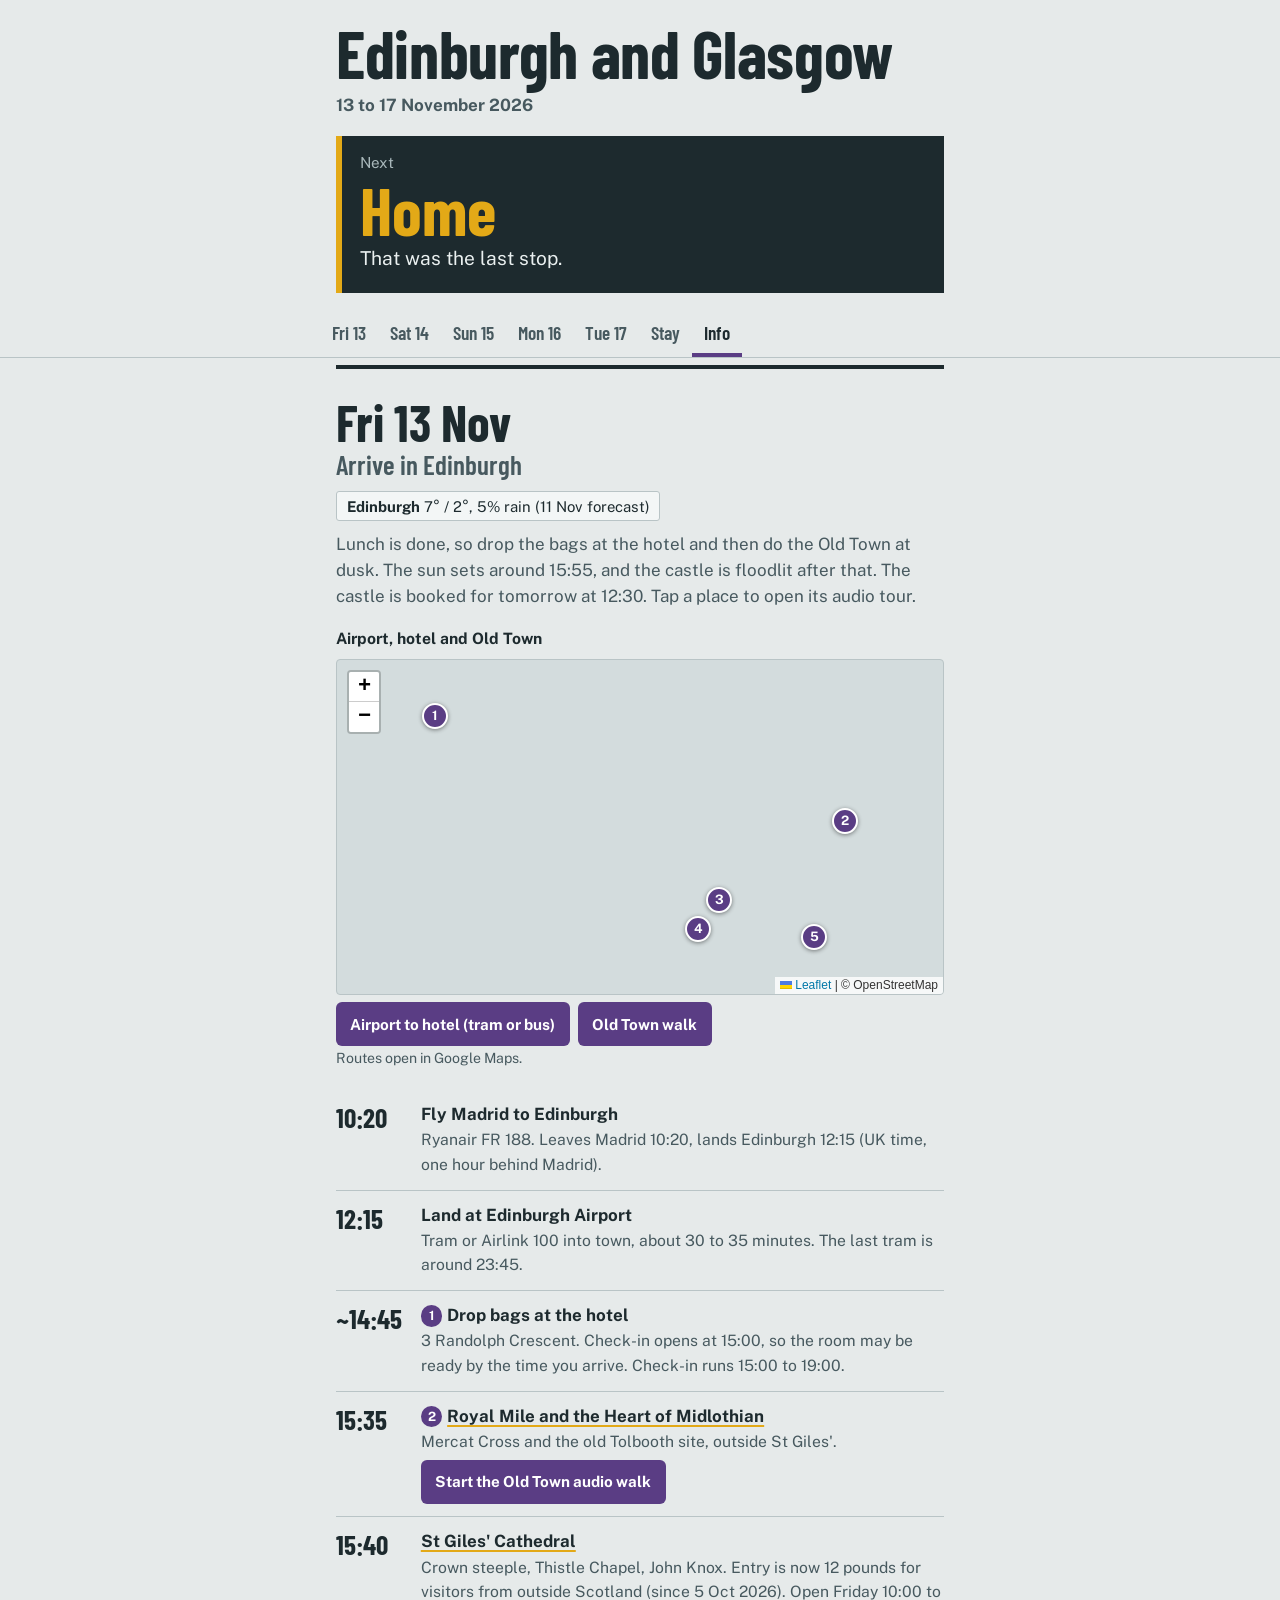
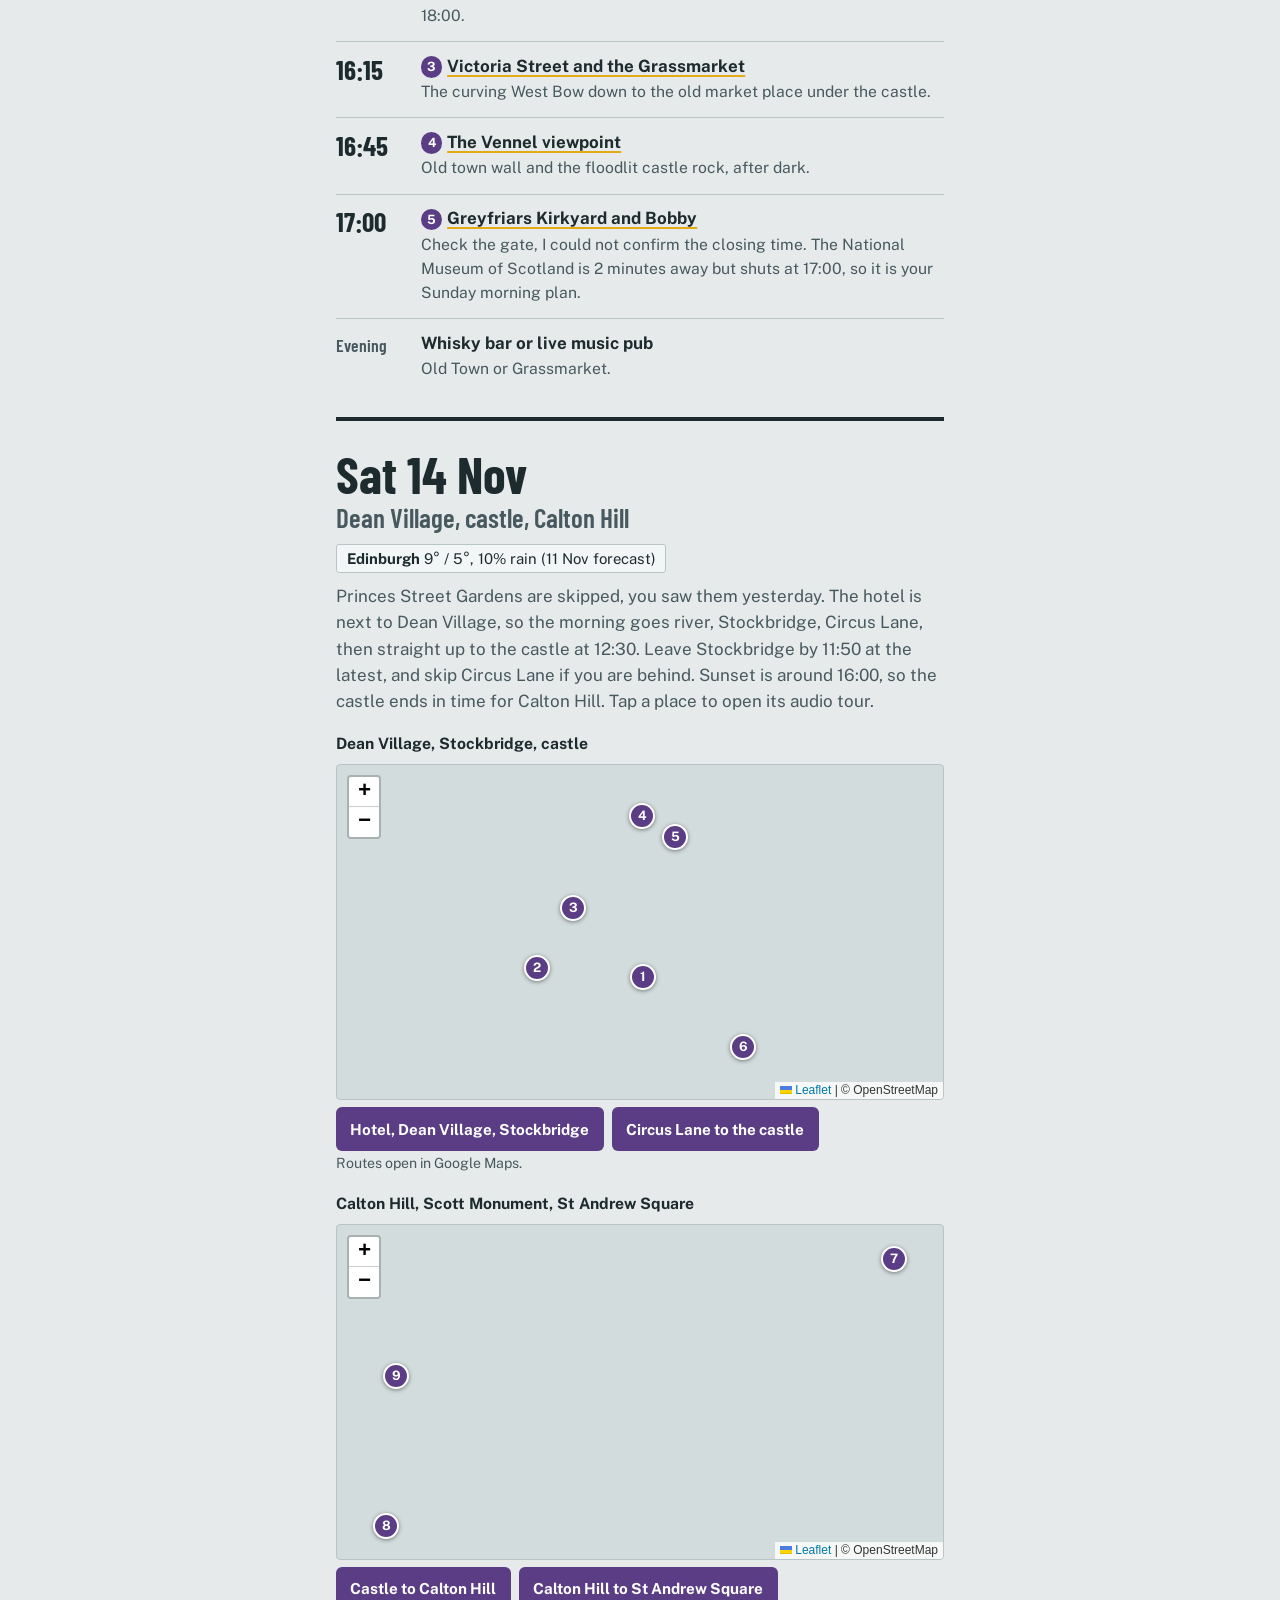
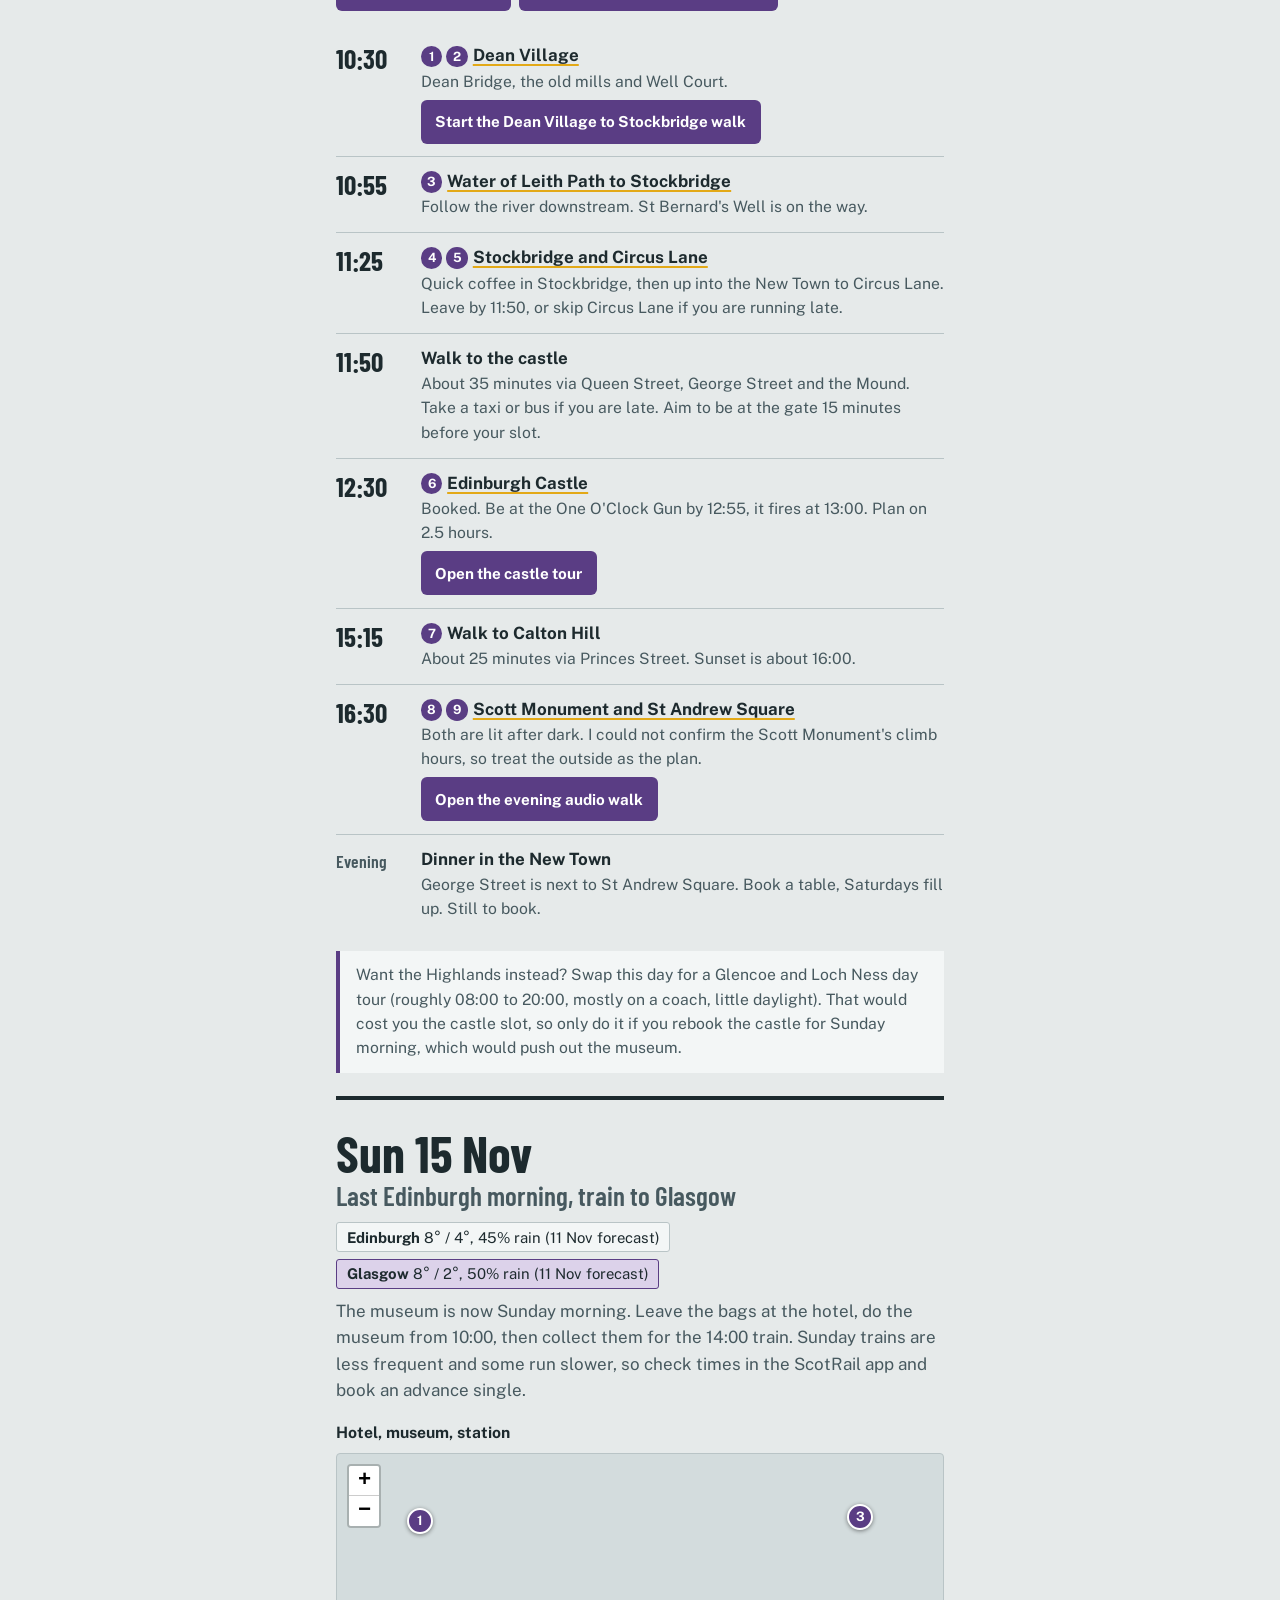
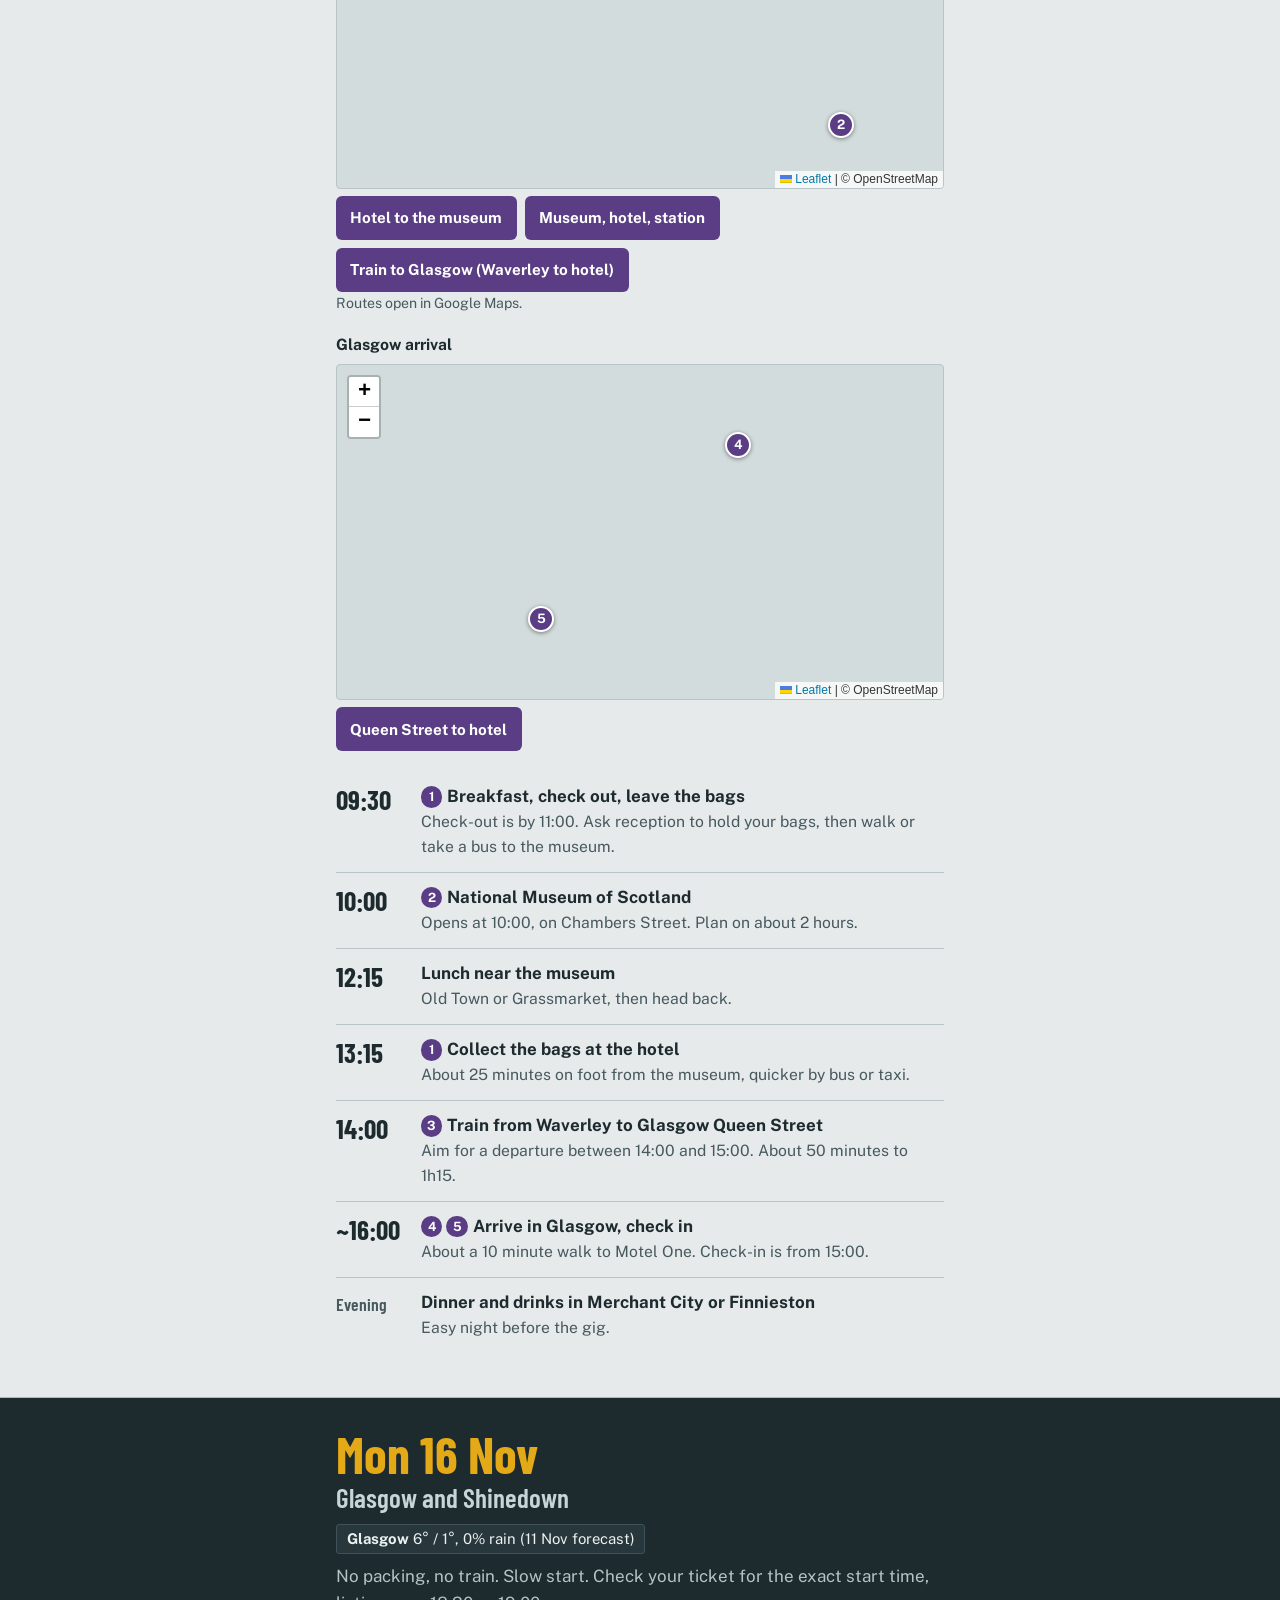
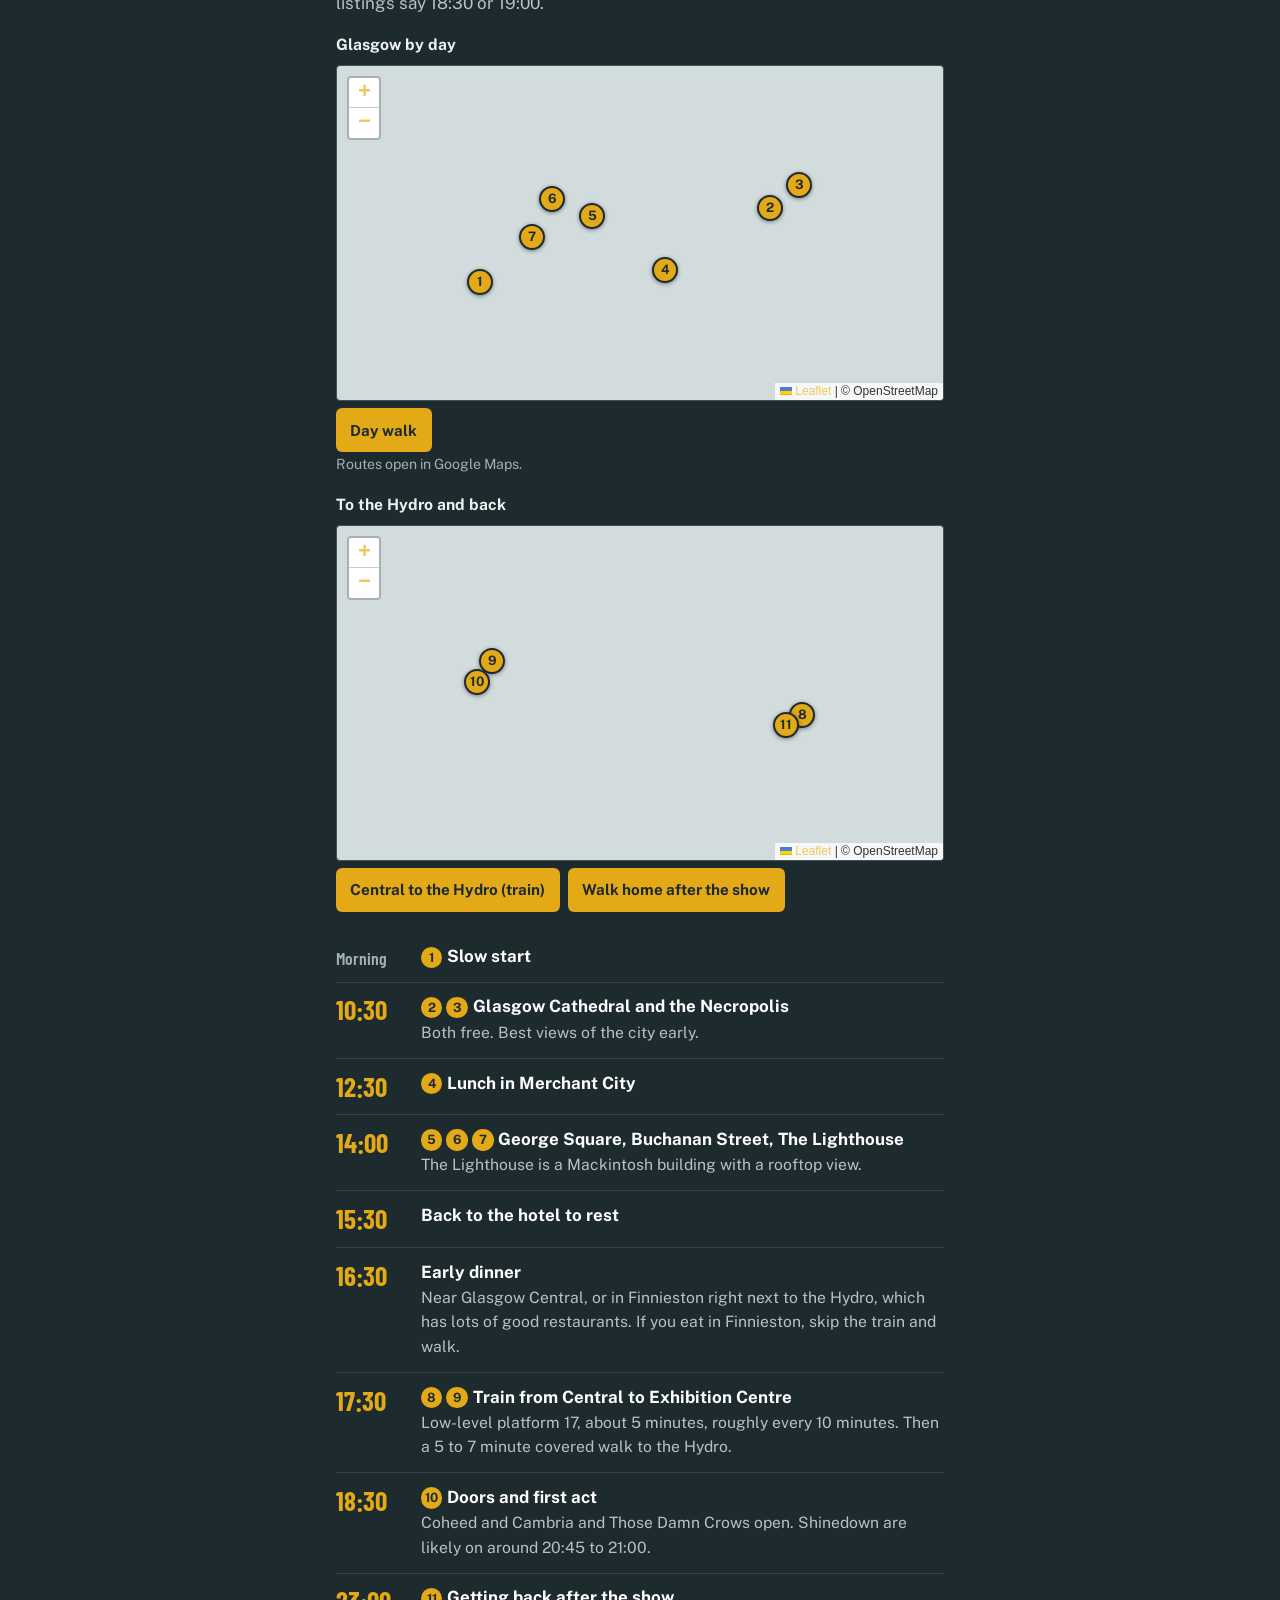
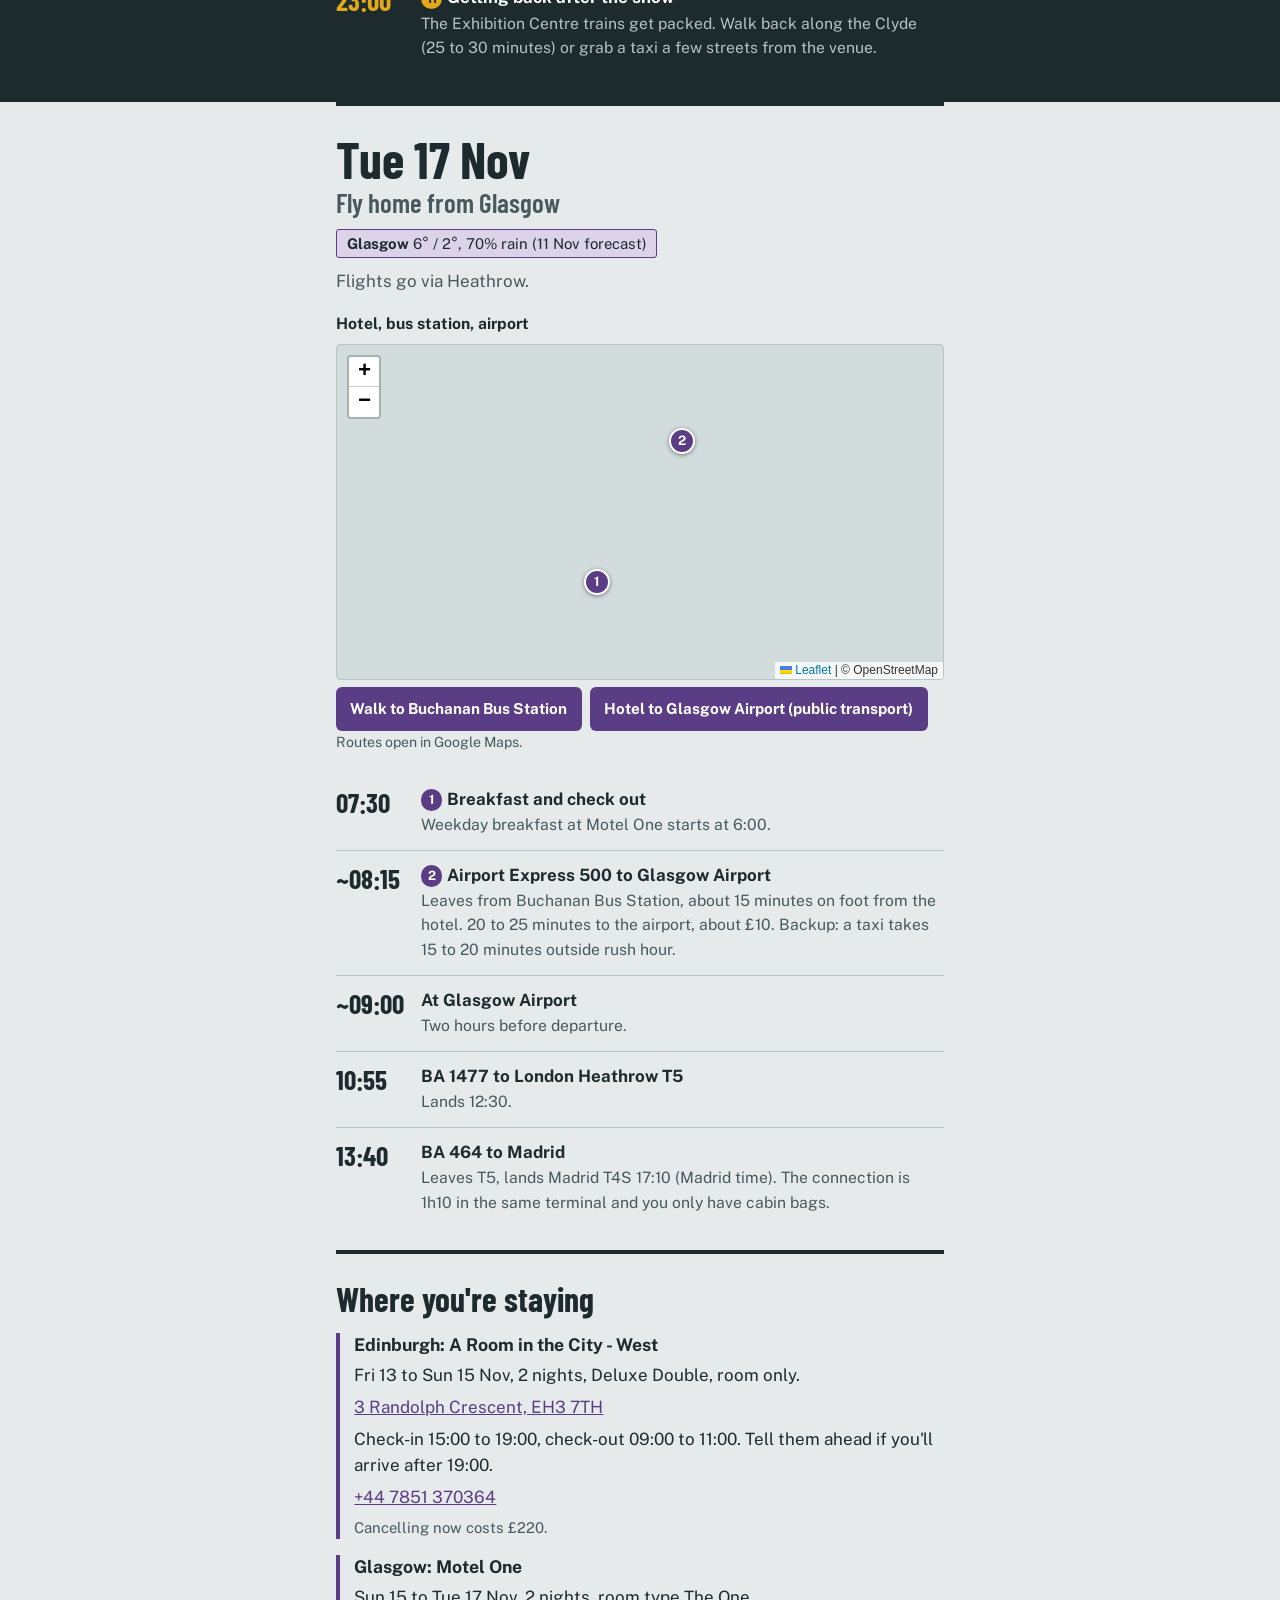
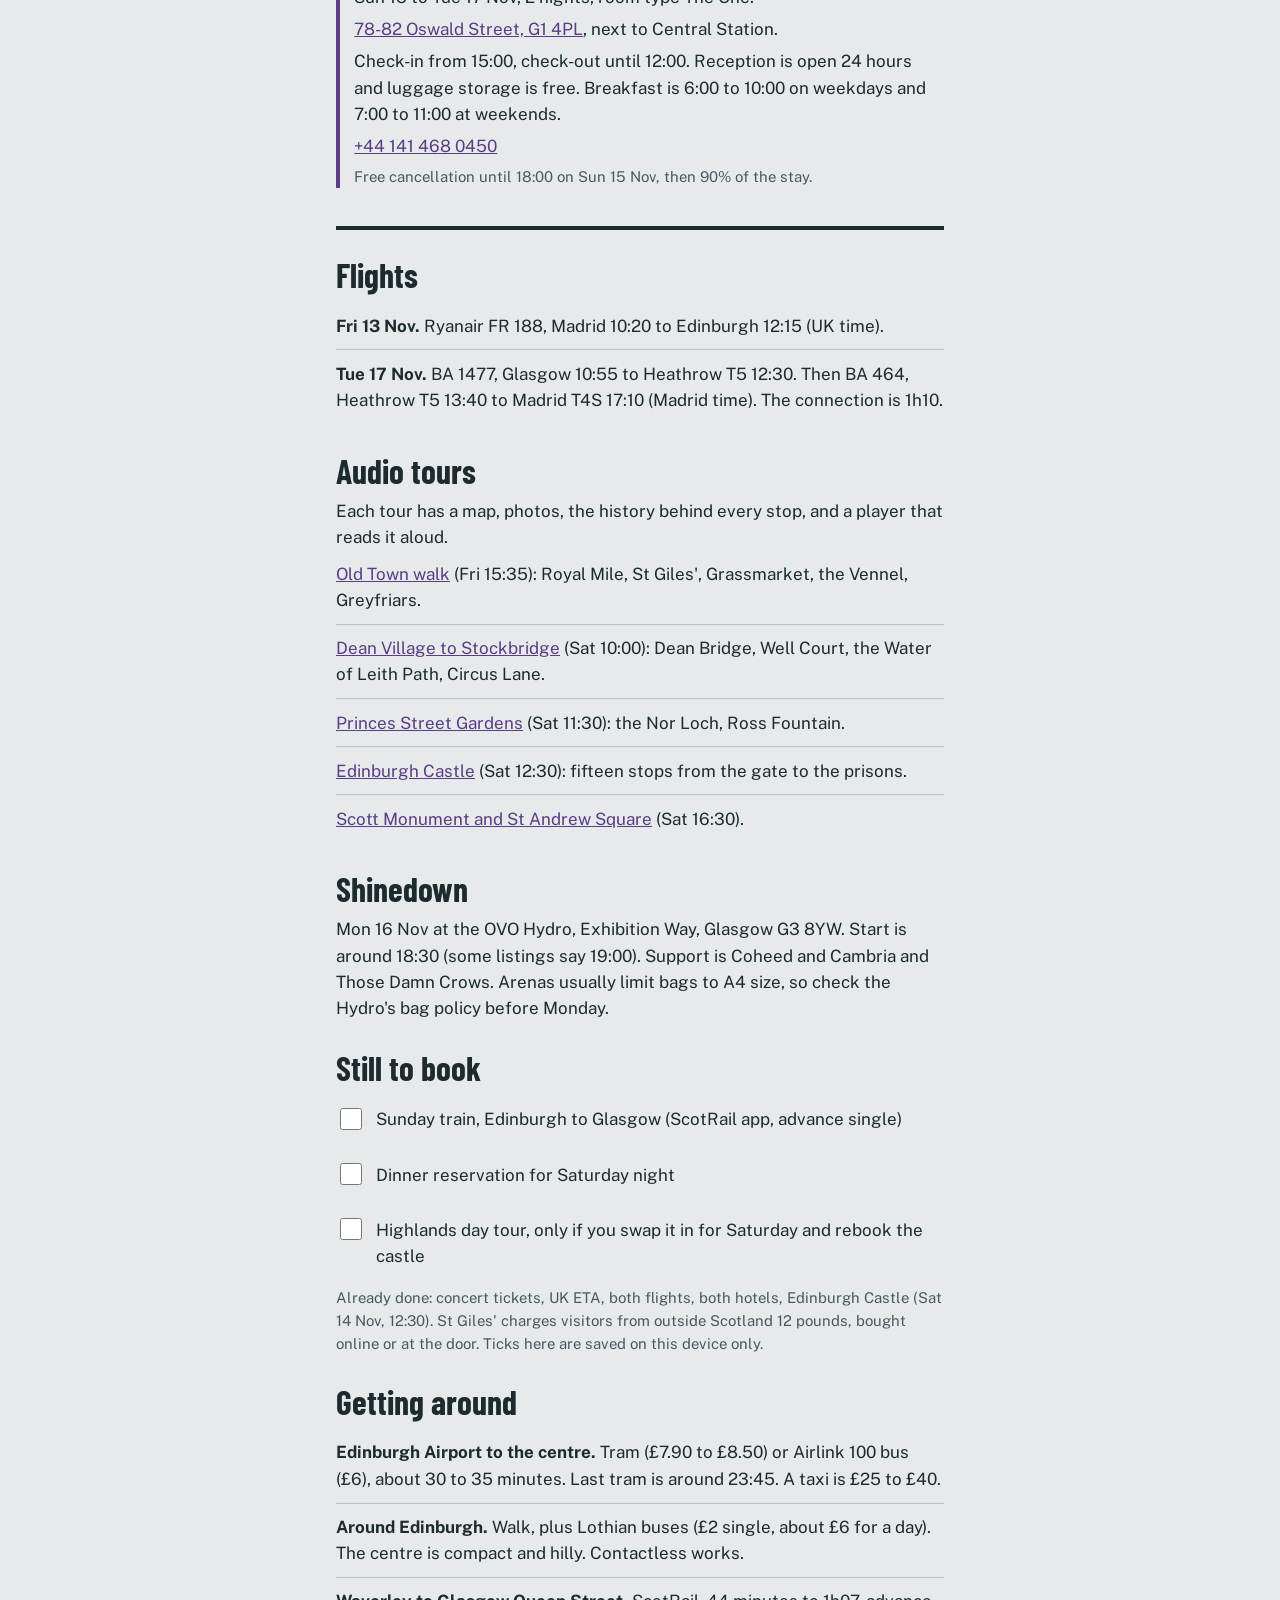
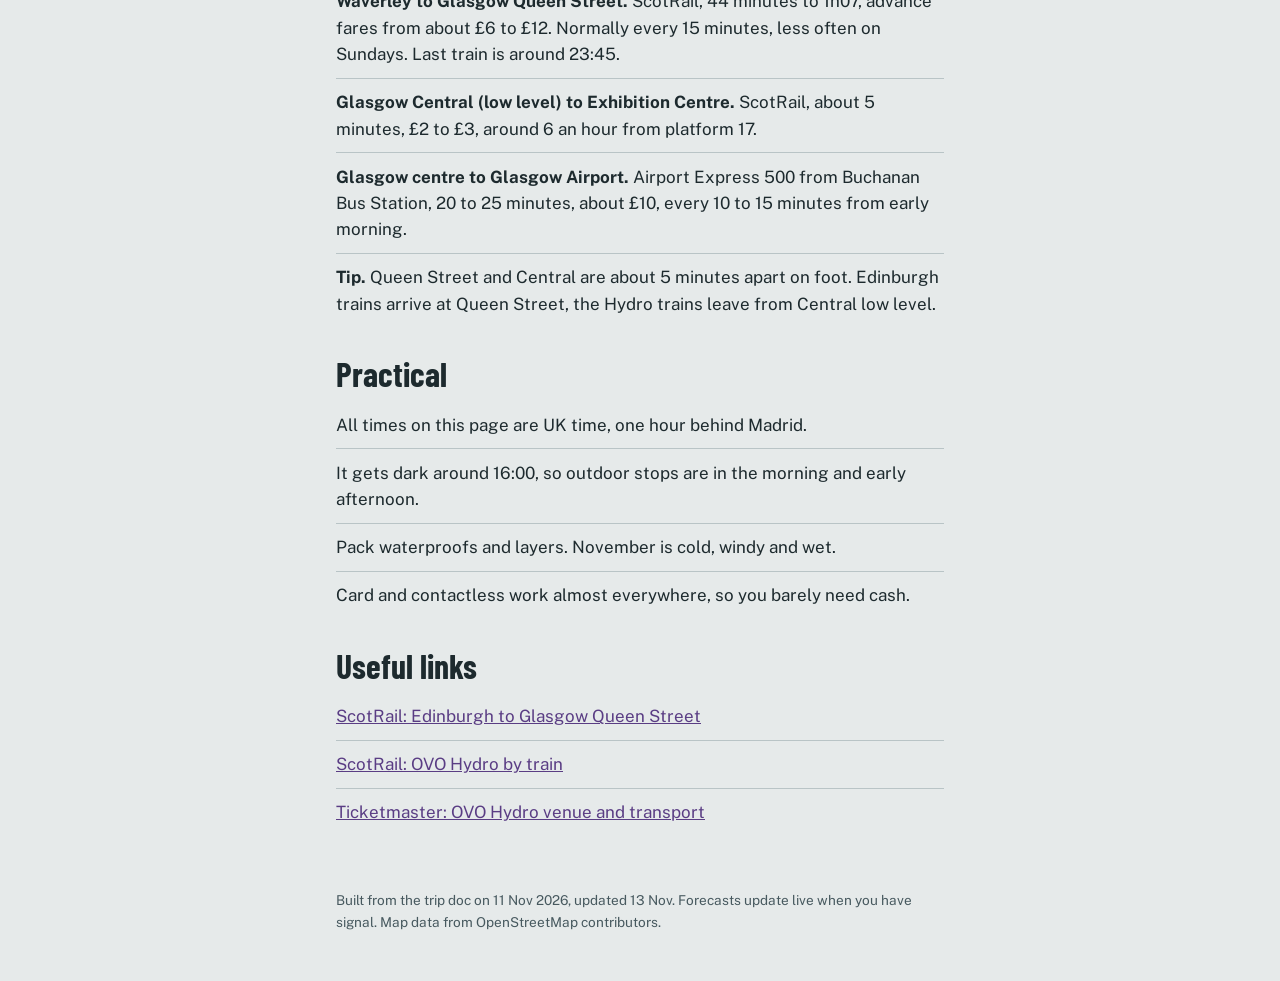
==== commit 18c77c67: "Sat: skip Princes Street Gardens, shift to 10:30 start; use path-style Google Maps links for multi-s" ====
--- a/index.html
+++ b/index.html
@@ -30,7 +30,7 @@
   </div>
   <p class="weather"><span class="wx" data-city="edi" data-date="2026-11-13"><b>Edinburgh</b> <i class="wxv">loading</i></span></p>
   <p class="blurb">Lunch is done, so drop the bags at the hotel and then do the Old Town at dusk. The sun sets around 15:55, and the castle is floodlit after that. The castle is booked for tomorrow at 12:30. Tap a place to open its audio tour.</p>
-  <div class="mapblock"><p class="maptitle">Airport, hotel and Old Town</p><div class="map" id="map-fri-0" role="img" aria-label="Map: Airport, hotel and Old Town"></div><div class="routes"><a class="btn" href="https://www.google.com/maps/dir/?api=1&amp;origin=Edinburgh%20Airport&amp;destination=A%20Room%20in%20the%20City%20-%20West%2C%203%20Randolph%20Crescent%2C%20Edinburgh%20EH3%207TH&amp;travelmode=transit" target="_blank" rel="noopener">Airport to hotel (tram or bus)</a><a class="btn" href="https://www.google.com/maps/dir/?api=1&amp;origin=A%20Room%20in%20the%20City%20-%20West%2C%203%20Randolph%20Crescent%2C%20Edinburgh%20EH3%207TH&amp;destination=Greyfriars%20Kirkyard%2C%20Edinburgh&amp;travelmode=walking&amp;waypoints=St%20Giles%27%20Cathedral%2C%20Edinburgh%7CVictoria%20Street%2C%20Edinburgh%7CGrassmarket%2C%20Edinburgh%7CThe%20Vennel%2C%20Edinburgh" target="_blank" rel="noopener">Old Town walk</a></div><p class="mapnote">Routes open in Google Maps.</p></div>
+  <div class="mapblock"><p class="maptitle">Airport, hotel and Old Town</p><div class="map" id="map-fri-0" role="img" aria-label="Map: Airport, hotel and Old Town"></div><div class="routes"><a class="btn" href="https://www.google.com/maps/dir/Edinburgh%20Airport/55.9520,-3.2085/data=!4m2!4m1!3e3" target="_blank" rel="noopener">Airport to hotel (tram or bus)</a><a class="btn" href="https://www.google.com/maps/dir/55.9520,-3.2085/St%20Giles%27%20Cathedral,%20Edinburgh/Victoria%20Street,%20Edinburgh/Grassmarket,%20Edinburgh/The%20Vennel,%20Edinburgh/Greyfriars%20Kirkyard,%20Edinburgh/data=!4m2!4m1!3e2" target="_blank" rel="noopener">Old Town walk</a></div><p class="mapnote">Routes open in Google Maps.</p></div>
   <ol class="timeline">
 <li class="row"><div class="t">10:20</div><div class="b"><h4>Fly Madrid to Edinburgh</h4><p>Ryanair FR 188. Leaves Madrid 10:20, lands Edinburgh 12:15 (UK time, one hour behind Madrid).</p></div></li>
 <li class="row"><div class="t">12:15</div><div class="b"><h4>Land at Edinburgh Airport</h4><p>Tram or Airlink 100 into town, about 30 to 35 minutes. The last tram is around 23:45.</p></div></li>
@@ -50,19 +50,17 @@
     <h2>Dean Village, castle, Calton Hill</h2>
   </div>
   <p class="weather"><span class="wx" data-city="edi" data-date="2026-11-14"><b>Edinburgh</b> <i class="wxv">loading</i></span></p>
-  <p class="blurb">A later start than planned. The hotel is next to Dean Village, so the morning goes west to east: river, Stockbridge, then Princes Street Gardens and the castle at 12:30. Leave Stockbridge by 11:15 to make the castle, and skip Circus Lane if you are behind. Sunset is around 16:00, so the castle ends in time for Calton Hill. Tap a place to open its audio tour.</p>
-  <div class="mapblock"><p class="maptitle">Dean Village, Stockbridge, gardens, castle</p><div class="map" id="map-sat-0" role="img" aria-label="Map: Dean Village, Stockbridge, gardens, castle"></div><div class="routes"><a class="btn" href="https://www.google.com/maps/dir/?api=1&amp;origin=A%20Room%20in%20the%20City%20-%20West%2C%203%20Randolph%20Crescent%2C%20Edinburgh%20EH3%207TH&amp;destination=Circus%20Lane%2C%20Edinburgh&amp;travelmode=walking&amp;waypoints=Dean%20Village%2C%20Edinburgh%7CSt%20Bernard%27s%20Well%2C%20Edinburgh%7CStockbridge%2C%20Edinburgh" target="_blank" rel="noopener">Hotel, Dean Village, Stockbridge</a><a class="btn" href="https://www.google.com/maps/dir/?api=1&amp;origin=Circus%20Lane%2C%20Edinburgh&amp;destination=Edinburgh%20Castle&amp;travelmode=walking&amp;waypoints=Ross%20Fountain%2C%20Edinburgh" target="_blank" rel="noopener">Circus Lane to the castle</a></div><p class="mapnote">Routes open in Google Maps.</p></div>
-<div class="mapblock"><p class="maptitle">Calton Hill, Scott Monument, St Andrew Square</p><div class="map" id="map-sat-1" role="img" aria-label="Map: Calton Hill, Scott Monument, St Andrew Square"></div><div class="routes"><a class="btn" href="https://www.google.com/maps/dir/?api=1&amp;origin=Edinburgh%20Castle&amp;destination=Calton%20Hill%2C%20Edinburgh&amp;travelmode=walking" target="_blank" rel="noopener">Castle to Calton Hill</a><a class="btn" href="https://www.google.com/maps/dir/?api=1&amp;origin=Calton%20Hill%2C%20Edinburgh&amp;destination=St%20Andrew%20Square%2C%20Edinburgh&amp;travelmode=walking&amp;waypoints=Scott%20Monument%2C%20Edinburgh" target="_blank" rel="noopener">Calton Hill to St Andrew Square</a></div></div>
-  <ol class="timeline">
-<li class="row"><div class="t">09:15</div><div class="b"><h4><span class="pin">1</span>Breakfast near the hotel</h4><p>Dean Village is about 8 minutes on foot from Randolph Crescent.</p></div></li>
-<li class="row"><div class="t">10:00</div><div class="b"><h4><span class="pin">2</span><a class="plink" href="westend.html#s1">Dean Village</a></h4><p>Dean Bridge, the old mills and Well Court.</p><p><a class="btn tour" href="westend.html#s1">Start the Dean Village to Stockbridge walk</a></p></div></li>
-<li class="row"><div class="t">10:30</div><div class="b"><h4><span class="pin">3</span><a class="plink" href="westend.html#s3">Water of Leith Path to Stockbridge</a></h4><p>Follow the river downstream. St Bernard&#x27;s Well is on the way.</p></div></li>
-<li class="row"><div class="t">10:55</div><div class="b"><h4><span class="pin">4</span><span class="pin">5</span><a class="plink" href="westend.html#s5">Stockbridge and Circus Lane</a></h4><p>Quick coffee in Stockbridge, then up into the New Town to Circus Lane. Leave by 11:15, or skip Circus Lane if you are running late.</p></div></li>
-<li class="row"><div class="t">11:30</div><div class="b"><h4><span class="pin">6</span><a class="plink" href="gardens.html#s2">Ross Fountain and Princes Street Gardens</a></h4><p>Walk down from Circus Lane, about 25 minutes. Eat something before the castle.</p><p><a class="btn tour" href="gardens.html#s2">Open the gardens audio walk</a></p></div></li>
-<li class="row"><div class="t">12:15</div><div class="b"><h4>Arrive at the castle esplanade</h4><p>Climb from the gardens, about 15 minutes. Aim to be at the gate 15 minutes before your slot.</p></div></li>
-<li class="row"><div class="t">12:30</div><div class="b"><h4><span class="pin">7</span><a class="plink" href="castle.html">Edinburgh Castle</a></h4><p>Booked. Be at the One O&#x27;Clock Gun by 12:55, it fires at 13:00. Plan on 2.5 hours.</p><p><a class="btn tour" href="castle.html">Open the castle tour</a></p></div></li>
-<li class="row"><div class="t">15:15</div><div class="b"><h4><span class="pin">8</span>Walk to Calton Hill</h4><p>About 25 minutes via Princes Street. Sunset is about 16:00.</p></div></li>
-<li class="row"><div class="t">16:30</div><div class="b"><h4><span class="pin">9</span><span class="pin">10</span><a class="plink" href="evening.html#s1">Scott Monument and St Andrew Square</a></h4><p>Both are lit after dark. I could not confirm the Scott Monument&#x27;s climb hours, so treat the outside as the plan.</p><p><a class="btn tour" href="evening.html#s1">Open the evening audio walk</a></p></div></li>
+  <p class="blurb">Princes Street Gardens are skipped, you saw them yesterday. The hotel is next to Dean Village, so the morning goes river, Stockbridge, Circus Lane, then straight up to the castle at 12:30. Leave Stockbridge by 11:50 at the latest, and skip Circus Lane if you are behind. Sunset is around 16:00, so the castle ends in time for Calton Hill. Tap a place to open its audio tour.</p>
+  <div class="mapblock"><p class="maptitle">Dean Village, Stockbridge, castle</p><div class="map" id="map-sat-0" role="img" aria-label="Map: Dean Village, Stockbridge, castle"></div><div class="routes"><a class="btn" href="https://www.google.com/maps/dir/55.9520,-3.2085/Dean%20Village,%20Edinburgh/St%20Bernard%27s%20Well,%20Edinburgh/Stockbridge,%20Edinburgh/Circus%20Lane,%20Edinburgh/data=!4m2!4m1!3e2" target="_blank" rel="noopener">Hotel, Dean Village, Stockbridge</a><a class="btn" href="https://www.google.com/maps/dir/Circus%20Lane,%20Edinburgh/Edinburgh%20Castle/data=!4m2!4m1!3e2" target="_blank" rel="noopener">Circus Lane to the castle</a></div><p class="mapnote">Routes open in Google Maps.</p></div>
+<div class="mapblock"><p class="maptitle">Calton Hill, Scott Monument, St Andrew Square</p><div class="map" id="map-sat-1" role="img" aria-label="Map: Calton Hill, Scott Monument, St Andrew Square"></div><div class="routes"><a class="btn" href="https://www.google.com/maps/dir/Edinburgh%20Castle/Calton%20Hill,%20Edinburgh/data=!4m2!4m1!3e2" target="_blank" rel="noopener">Castle to Calton Hill</a><a class="btn" href="https://www.google.com/maps/dir/Calton%20Hill,%20Edinburgh/Scott%20Monument,%20Edinburgh/St%20Andrew%20Square,%20Edinburgh/data=!4m2!4m1!3e2" target="_blank" rel="noopener">Calton Hill to St Andrew Square</a></div></div>
+  <ol class="timeline">
+<li class="row"><div class="t">10:30</div><div class="b"><h4><span class="pin">1</span><span class="pin">2</span><a class="plink" href="westend.html#s1">Dean Village</a></h4><p>Dean Bridge, the old mills and Well Court.</p><p><a class="btn tour" href="westend.html#s1">Start the Dean Village to Stockbridge walk</a></p></div></li>
+<li class="row"><div class="t">10:55</div><div class="b"><h4><span class="pin">3</span><a class="plink" href="westend.html#s3">Water of Leith Path to Stockbridge</a></h4><p>Follow the river downstream. St Bernard&#x27;s Well is on the way.</p></div></li>
+<li class="row"><div class="t">11:25</div><div class="b"><h4><span class="pin">4</span><span class="pin">5</span><a class="plink" href="westend.html#s5">Stockbridge and Circus Lane</a></h4><p>Quick coffee in Stockbridge, then up into the New Town to Circus Lane. Leave by 11:50, or skip Circus Lane if you are running late.</p></div></li>
+<li class="row"><div class="t">11:50</div><div class="b"><h4>Walk to the castle</h4><p>About 35 minutes via Queen Street, George Street and the Mound. Take a taxi or bus if you are late. Aim to be at the gate 15 minutes before your slot.</p></div></li>
+<li class="row"><div class="t">12:30</div><div class="b"><h4><span class="pin">6</span><a class="plink" href="castle.html">Edinburgh Castle</a></h4><p>Booked. Be at the One O&#x27;Clock Gun by 12:55, it fires at 13:00. Plan on 2.5 hours.</p><p><a class="btn tour" href="castle.html">Open the castle tour</a></p></div></li>
+<li class="row"><div class="t">15:15</div><div class="b"><h4><span class="pin">7</span>Walk to Calton Hill</h4><p>About 25 minutes via Princes Street. Sunset is about 16:00.</p></div></li>
+<li class="row"><div class="t">16:30</div><div class="b"><h4><span class="pin">8</span><span class="pin">9</span><a class="plink" href="evening.html#s1">Scott Monument and St Andrew Square</a></h4><p>Both are lit after dark. I could not confirm the Scott Monument&#x27;s climb hours, so treat the outside as the plan.</p><p><a class="btn tour" href="evening.html#s1">Open the evening audio walk</a></p></div></li>
 <li class="row"><div class="t w">Evening</div><div class="b"><h4>Dinner in the New Town</h4><p>George Street is next to St Andrew Square. Book a table, Saturdays fill up. Still to book.</p></div></li>
   </ol>
   <p class="extra">Want the Highlands instead? Swap this day for a Glencoe and Loch Ness day tour (roughly 08:00 to 20:00, mostly on a coach, little daylight). That would cost you the castle slot, so only do it if you rebook the castle for Sunday morning, which would push out the museum.</p>
@@ -74,8 +72,8 @@
   </div>
   <p class="weather"><span class="wx" data-city="edi" data-date="2026-11-15"><b>Edinburgh</b> <i class="wxv">loading</i></span><span class="wx" data-city="gla" data-date="2026-11-15"><b>Glasgow</b> <i class="wxv">loading</i></span></p>
   <p class="blurb">The museum is now Sunday morning. Leave the bags at the hotel, do the museum from 10:00, then collect them for the 14:00 train. Sunday trains are less frequent and some run slower, so check times in the ScotRail app and book an advance single.</p>
-  <div class="mapblock"><p class="maptitle">Hotel, museum, station</p><div class="map" id="map-sun-0" role="img" aria-label="Map: Hotel, museum, station"></div><div class="routes"><a class="btn" href="https://www.google.com/maps/dir/?api=1&amp;origin=A%20Room%20in%20the%20City%20-%20West%2C%203%20Randolph%20Crescent%2C%20Edinburgh%20EH3%207TH&amp;destination=National%20Museum%20of%20Scotland%2C%20Chambers%20Street%2C%20Edinburgh&amp;travelmode=walking" target="_blank" rel="noopener">Hotel to the museum</a><a class="btn" href="https://www.google.com/maps/dir/?api=1&amp;origin=National%20Museum%20of%20Scotland%2C%20Chambers%20Street%2C%20Edinburgh&amp;destination=Edinburgh%20Waverley%20station&amp;travelmode=walking&amp;waypoints=A%20Room%20in%20the%20City%20-%20West%2C%203%20Randolph%20Crescent%2C%20Edinburgh%20EH3%207TH" target="_blank" rel="noopener">Museum, hotel, station</a><a class="btn" href="https://www.google.com/maps/dir/?api=1&amp;origin=Edinburgh%20Waverley%20station&amp;destination=Motel%20One%20Glasgow%2C%2078-82%20Oswald%20Street%2C%20Glasgow%20G1%204PL&amp;travelmode=transit" target="_blank" rel="noopener">Train to Glasgow (Waverley to hotel)</a></div><p class="mapnote">Routes open in Google Maps.</p></div>
-<div class="mapblock"><p class="maptitle">Glasgow arrival</p><div class="map" id="map-sun-1" role="img" aria-label="Map: Glasgow arrival"></div><div class="routes"><a class="btn" href="https://www.google.com/maps/dir/?api=1&amp;origin=Glasgow%20Queen%20Street%20station&amp;destination=Motel%20One%20Glasgow%2C%2078-82%20Oswald%20Street%2C%20Glasgow%20G1%204PL&amp;travelmode=walking" target="_blank" rel="noopener">Queen Street to hotel</a></div></div>
+  <div class="mapblock"><p class="maptitle">Hotel, museum, station</p><div class="map" id="map-sun-0" role="img" aria-label="Map: Hotel, museum, station"></div><div class="routes"><a class="btn" href="https://www.google.com/maps/dir/55.9520,-3.2085/National%20Museum%20of%20Scotland,%20Chambers%20Street,%20Edinburgh/data=!4m2!4m1!3e2" target="_blank" rel="noopener">Hotel to the museum</a><a class="btn" href="https://www.google.com/maps/dir/National%20Museum%20of%20Scotland,%20Chambers%20Street,%20Edinburgh/55.9520,-3.2085/Edinburgh%20Waverley%20station/data=!4m2!4m1!3e2" target="_blank" rel="noopener">Museum, hotel, station</a><a class="btn" href="https://www.google.com/maps/dir/Edinburgh%20Waverley%20station/Motel%20One%20Glasgow,%2078-82%20Oswald%20Street,%20Glasgow%20G1%204PL/data=!4m2!4m1!3e3" target="_blank" rel="noopener">Train to Glasgow (Waverley to hotel)</a></div><p class="mapnote">Routes open in Google Maps.</p></div>
+<div class="mapblock"><p class="maptitle">Glasgow arrival</p><div class="map" id="map-sun-1" role="img" aria-label="Map: Glasgow arrival"></div><div class="routes"><a class="btn" href="https://www.google.com/maps/dir/Glasgow%20Queen%20Street%20station/Motel%20One%20Glasgow,%2078-82%20Oswald%20Street,%20Glasgow%20G1%204PL/data=!4m2!4m1!3e2" target="_blank" rel="noopener">Queen Street to hotel</a></div></div>
   <ol class="timeline">
 <li class="row"><div class="t">09:30</div><div class="b"><h4><span class="pin">1</span>Breakfast, check out, leave the bags</h4><p>Check-out is by 11:00. Ask reception to hold your bags, then walk or take a bus to the museum.</p></div></li>
 <li class="row"><div class="t">10:00</div><div class="b"><h4><span class="pin">2</span>National Museum of Scotland</h4><p>Opens at 10:00, on Chambers Street. Plan on about 2 hours.</p></div></li>
@@ -94,8 +92,8 @@
   </div>
   <p class="weather"><span class="wx" data-city="gla" data-date="2026-11-16"><b>Glasgow</b> <i class="wxv">loading</i></span></p>
   <p class="blurb">No packing, no train. Slow start. Check your ticket for the exact start time, listings say 18:30 or 19:00.</p>
-  <div class="mapblock"><p class="maptitle">Glasgow by day</p><div class="map" id="map-mon-0" role="img" aria-label="Map: Glasgow by day"></div><div class="routes"><a class="btn" href="https://www.google.com/maps/dir/?api=1&amp;origin=Motel%20One%20Glasgow%2C%2078-82%20Oswald%20Street%2C%20Glasgow%20G1%204PL&amp;destination=Motel%20One%20Glasgow%2C%2078-82%20Oswald%20Street%2C%20Glasgow%20G1%204PL&amp;travelmode=walking&amp;waypoints=Glasgow%20Cathedral%7CGlasgow%20Necropolis%7CMerchant%20City%2C%20Glasgow%7CGeorge%20Square%2C%20Glasgow%7CBuchanan%20Street%2C%20Glasgow%7CThe%20Lighthouse%2C%20Mitchell%20Lane%2C%20Glasgow" target="_blank" rel="noopener">Day walk</a></div><p class="mapnote">Routes open in Google Maps.</p></div>
-<div class="mapblock"><p class="maptitle">To the Hydro and back</p><div class="map" id="map-mon-1" role="img" aria-label="Map: To the Hydro and back"></div><div class="routes"><a class="btn" href="https://www.google.com/maps/dir/?api=1&amp;origin=Glasgow%20Central%20station&amp;destination=OVO%20Hydro%2C%20Glasgow&amp;travelmode=transit" target="_blank" rel="noopener">Central to the Hydro (train)</a><a class="btn" href="https://www.google.com/maps/dir/?api=1&amp;origin=OVO%20Hydro%2C%20Glasgow&amp;destination=Motel%20One%20Glasgow%2C%2078-82%20Oswald%20Street%2C%20Glasgow%20G1%204PL&amp;travelmode=walking" target="_blank" rel="noopener">Walk home after the show</a></div></div>
+  <div class="mapblock"><p class="maptitle">Glasgow by day</p><div class="map" id="map-mon-0" role="img" aria-label="Map: Glasgow by day"></div><div class="routes"><a class="btn" href="https://www.google.com/maps/dir/Motel%20One%20Glasgow,%2078-82%20Oswald%20Street,%20Glasgow%20G1%204PL/Glasgow%20Cathedral/Glasgow%20Necropolis/Merchant%20City,%20Glasgow/George%20Square,%20Glasgow/Buchanan%20Street,%20Glasgow/The%20Lighthouse,%20Mitchell%20Lane,%20Glasgow/Motel%20One%20Glasgow,%2078-82%20Oswald%20Street,%20Glasgow%20G1%204PL/data=!4m2!4m1!3e2" target="_blank" rel="noopener">Day walk</a></div><p class="mapnote">Routes open in Google Maps.</p></div>
+<div class="mapblock"><p class="maptitle">To the Hydro and back</p><div class="map" id="map-mon-1" role="img" aria-label="Map: To the Hydro and back"></div><div class="routes"><a class="btn" href="https://www.google.com/maps/dir/Glasgow%20Central%20station/OVO%20Hydro,%20Glasgow/data=!4m2!4m1!3e3" target="_blank" rel="noopener">Central to the Hydro (train)</a><a class="btn" href="https://www.google.com/maps/dir/OVO%20Hydro,%20Glasgow/Motel%20One%20Glasgow,%2078-82%20Oswald%20Street,%20Glasgow%20G1%204PL/data=!4m2!4m1!3e2" target="_blank" rel="noopener">Walk home after the show</a></div></div>
   <ol class="timeline">
 <li class="row"><div class="t w">Morning</div><div class="b"><h4><span class="pin">1</span>Slow start</h4></div></li>
 <li class="row"><div class="t">10:30</div><div class="b"><h4><span class="pin">2</span><span class="pin">3</span>Glasgow Cathedral and the Necropolis</h4><p>Both free. Best views of the city early.</p></div></li>
@@ -116,7 +114,7 @@
   </div>
   <p class="weather"><span class="wx" data-city="gla" data-date="2026-11-17"><b>Glasgow</b> <i class="wxv">loading</i></span></p>
   <p class="blurb">Flights go via Heathrow.</p>
-  <div class="mapblock"><p class="maptitle">Hotel, bus station, airport</p><div class="map" id="map-tue-0" role="img" aria-label="Map: Hotel, bus station, airport"></div><div class="routes"><a class="btn" href="https://www.google.com/maps/dir/?api=1&amp;origin=Motel%20One%20Glasgow%2C%2078-82%20Oswald%20Street%2C%20Glasgow%20G1%204PL&amp;destination=Buchanan%20Bus%20Station%2C%20Glasgow&amp;travelmode=walking" target="_blank" rel="noopener">Walk to Buchanan Bus Station</a><a class="btn" href="https://www.google.com/maps/dir/?api=1&amp;origin=Motel%20One%20Glasgow%2C%2078-82%20Oswald%20Street%2C%20Glasgow%20G1%204PL&amp;destination=Glasgow%20Airport&amp;travelmode=transit" target="_blank" rel="noopener">Hotel to Glasgow Airport (public transport)</a></div><p class="mapnote">Routes open in Google Maps.</p></div>
+  <div class="mapblock"><p class="maptitle">Hotel, bus station, airport</p><div class="map" id="map-tue-0" role="img" aria-label="Map: Hotel, bus station, airport"></div><div class="routes"><a class="btn" href="https://www.google.com/maps/dir/Motel%20One%20Glasgow,%2078-82%20Oswald%20Street,%20Glasgow%20G1%204PL/Buchanan%20Bus%20Station,%20Glasgow/data=!4m2!4m1!3e2" target="_blank" rel="noopener">Walk to Buchanan Bus Station</a><a class="btn" href="https://www.google.com/maps/dir/Motel%20One%20Glasgow,%2078-82%20Oswald%20Street,%20Glasgow%20G1%204PL/Glasgow%20Airport/data=!4m2!4m1!3e3" target="_blank" rel="noopener">Hotel to Glasgow Airport (public transport)</a></div><p class="mapnote">Routes open in Google Maps.</p></div>
   <ol class="timeline">
 <li class="row"><div class="t">07:30</div><div class="b"><h4><span class="pin">1</span>Breakfast and check out</h4><p>Weekday breakfast at Motel One starts at 6:00.</p></div></li>
 <li class="row"><div class="t">~08:15</div><div class="b"><h4><span class="pin">2</span>Airport Express 500 to Glasgow Airport</h4><p>Leaves from Buchanan Bus Station, about 15 minutes on foot from the hotel. 20 to 25 minutes to the airport, about £10. Backup: a taxi takes 15 to 20 minutes outside rush hour.</p></div></li>
@@ -202,7 +200,7 @@
 </section>
 </main>
 <footer>Built from the trip doc on 11 Nov 2026, updated 13 Nov. Forecasts update live when you have signal. Map data from OpenStreetMap contributors.</footer>
-<script type="application/json" id="data">{"maps": [{"id": "map-fri-0", "pins": [{"n": 1, "name": "A Room in the City - West", "lat": 55.952, "lng": -3.2085}, {"n": 2, "name": "St Giles' Cathedral", "lat": 55.9495, "lng": -3.1909, "href": "oldtown.html#s1"}, {"n": 3, "name": "Grassmarket", "lat": 55.9476, "lng": -3.1963, "href": "oldtown.html#s3"}, {"n": 4, "name": "The Vennel viewpoint", "lat": 55.9469, "lng": -3.1972, "href": "oldtown.html#s5"}, {"n": 5, "name": "Greyfriars Kirkyard", "lat": 55.9467, "lng": -3.1922, "href": "oldtown.html#s6"}]}, {"id": "map-sat-0", "pins": [{"n": 1, "name": "A Room in the City - West", "lat": 55.952, "lng": -3.2085}, {"n": 2, "name": "Dean Village", "lat": 55.9524, "lng": -3.2176, "href": "westend.html#s1"}, {"n": 3, "name": "Water of Leith Path", "lat": 55.9553, "lng": -3.2145, "href": "westend.html#s3"}, {"n": 4, "name": "Stockbridge", "lat": 55.9597, "lng": -3.2086, "href": "westend.html#s5"}, {"n": 5, "name": "Circus Lane", "lat": 55.9587, "lng": -3.2058, "href": "westend.html#s5"}, {"n": 6, "name": "Ross Fountain", "lat": 55.9497, "lng": -3.2025, "href": "gardens.html#s2"}, {"n": 7, "name": "Edinburgh Castle", "lat": 55.9486, "lng": -3.1999, "href": "castle.html"}]}, {"id": "map-sat-1", "pins": [{"n": 8, "name": "Calton Hill", "lat": 55.9556, "lng": -3.1824}, {"n": 9, "name": "Scott Monument", "lat": 55.9524, "lng": -3.1933, "href": "evening.html#s1"}, {"n": 10, "name": "St Andrew Square", "lat": 55.9542, "lng": -3.1931, "href": "evening.html#s1"}]}, {"id": "map-sun-0", "pins": [{"n": 1, "name": "A Room in the City - West (bags)", "lat": 55.952, "lng": -3.2085}, {"n": 2, "name": "National Museum of Scotland", "lat": 55.9471, "lng": -3.1904}, {"n": 3, "name": "Edinburgh Waverley", "lat": 55.9521, "lng": -3.1896}]}, {"id": "map-sun-1", "pins": [{"n": 4, "name": "Glasgow Queen Street", "lat": 55.8624, "lng": -4.2511}, {"n": 5, "name": "Motel One Glasgow", "lat": 55.858203, "lng": -4.259565}]}, {"id": "map-mon-0", "pins": [{"n": 1, "name": "Motel One Glasgow", "lat": 55.858203, "lng": -4.259565}, {"n": 2, "name": "Glasgow Cathedral", "lat": 55.8618, "lng": -4.2347}, {"n": 3, "name": "Glasgow Necropolis", "lat": 55.8629, "lng": -4.2322}, {"n": 4, "name": "Merchant City", "lat": 55.8588, "lng": -4.2437}, {"n": 5, "name": "George Square", "lat": 55.8614, "lng": -4.25}, {"n": 6, "name": "Buchanan Street", "lat": 55.8622, "lng": -4.2534}, {"n": 7, "name": "The Lighthouse", "lat": 55.8604, "lng": -4.2551}]}, {"id": "map-mon-1", "pins": [{"n": 8, "name": "Glasgow Central", "lat": 55.8587, "lng": -4.2582}, {"n": 9, "name": "Exhibition Centre station", "lat": 55.8613, "lng": -4.2848}, {"n": 10, "name": "OVO Hydro", "lat": 55.8603, "lng": -4.2861}, {"n": 11, "name": "Motel One Glasgow", "lat": 55.858203, "lng": -4.259565}]}, {"id": "map-tue-0", "pins": [{"n": 1, "name": "Motel One Glasgow", "lat": 55.858203, "lng": -4.259565}, {"n": 2, "name": "Buchanan Bus Station", "lat": 55.865, "lng": -4.2523}]}], "events": [{"ts": "2026-11-13T09:20:00Z", "when": "10:20", "place": "Fly Madrid to Edinburgh", "day": "Fri 13 Nov"}, {"ts": "2026-11-13T12:15:00Z", "when": "12:15", "place": "Land at Edinburgh Airport", "day": "Fri 13 Nov"}, {"ts": "2026-11-13T14:45:00Z", "when": "~14:45", "place": "Drop bags at the hotel", "day": "Fri 13 Nov"}, {"ts": "2026-11-13T15:35:00Z", "when": "15:35", "place": "Royal Mile and the Heart of Midlothian", "day": "Fri 13 Nov"}, {"ts": "2026-11-13T15:40:00Z", "when": "15:40", "place": "St Giles' Cathedral", "day": "Fri 13 Nov"}, {"ts": "2026-11-13T16:15:00Z", "when": "16:15", "place": "Victoria Street and the Grassmarket", "day": "Fri 13 Nov"}, {"ts": "2026-11-13T16:45:00Z", "when": "16:45", "place": "The Vennel viewpoint", "day": "Fri 13 Nov"}, {"ts": "2026-11-13T17:00:00Z", "when": "17:00", "place": "Greyfriars Kirkyard and Bobby", "day": "Fri 13 Nov"}, {"ts": "2026-11-14T09:15:00Z", "when": "09:15", "place": "Breakfast near the hotel", "day": "Sat 14 Nov"}, {"ts": "2026-11-14T10:00:00Z", "when": "10:00", "place": "Dean Village", "day": "Sat 14 Nov"}, {"ts": "2026-11-14T10:30:00Z", "when": "10:30", "place": "Water of Leith Path to Stockbridge", "day": "Sat 14 Nov"}, {"ts": "2026-11-14T10:55:00Z", "when": "10:55", "place": "Stockbridge and Circus Lane", "day": "Sat 14 Nov"}, {"ts": "2026-11-14T11:30:00Z", "when": "11:30", "place": "Ross Fountain and Princes Street Gardens", "day": "Sat 14 Nov"}, {"ts": "2026-11-14T12:15:00Z", "when": "12:15", "place": "Arrive at the castle esplanade", "day": "Sat 14 Nov"}, {"ts": "2026-11-14T12:30:00Z", "when": "12:30", "place": "Edinburgh Castle", "day": "Sat 14 Nov"}, {"ts": "2026-11-14T15:15:00Z", "when": "15:15", "place": "Walk to Calton Hill", "day": "Sat 14 Nov"}, {"ts": "2026-11-14T16:30:00Z", "when": "16:30", "place": "Scott Monument and St Andrew Square", "day": "Sat 14 Nov"}, {"ts": "2026-11-15T09:30:00Z", "when": "09:30", "place": "Breakfast, check out, leave the bags", "day": "Sun 15 Nov"}, {"ts": "2026-11-15T10:00:00Z", "when": "10:00", "place": "National Museum of Scotland", "day": "Sun 15 Nov"}, {"ts": "2026-11-15T13:15:00Z", "when": "13:15", "place": "Collect the bags at the hotel", "day": "Sun 15 Nov"}, {"ts": "2026-11-15T14:00:00Z", "when": "14:00", "place": "Train from Waverley to Glasgow Queen Street", "day": "Sun 15 Nov"}, {"ts": "2026-11-15T16:00:00Z", "when": "~16:00", "place": "Arrive in Glasgow, check in", "day": "Sun 15 Nov"}, {"ts": "2026-11-16T10:30:00Z", "when": "10:30", "place": "Glasgow Cathedral and the Necropolis", "day": "Mon 16 Nov"}, {"ts": "2026-11-16T12:30:00Z", "when": "12:30", "place": "Lunch in Merchant City", "day": "Mon 16 Nov"}, {"ts": "2026-11-16T14:00:00Z", "when": "14:00", "place": "George Square, Buchanan Street, The Lighthouse", "day": "Mon 16 Nov"}, {"ts": "2026-11-16T15:30:00Z", "when": "15:30", "place": "Back to the hotel to rest", "day": "Mon 16 Nov"}, {"ts": "2026-11-16T16:30:00Z", "when": "16:30", "place": "Early dinner", "day": "Mon 16 Nov"}, {"ts": "2026-11-16T17:30:00Z", "when": "17:30", "place": "Train from Central to Exhibition Centre", "day": "Mon 16 Nov"}, {"ts": "2026-11-16T18:30:00Z", "when": "18:30", "place": "Doors and first act", "day": "Mon 16 Nov"}, {"ts": "2026-11-16T23:00:00Z", "when": "23:00", "place": "Getting back after the show", "day": "Mon 16 Nov"}, {"ts": "2026-11-17T07:30:00Z", "when": "07:30", "place": "Breakfast and check out", "day": "Tue 17 Nov"}, {"ts": "2026-11-17T08:15:00Z", "when": "~08:15", "place": "Airport Express 500 to Glasgow Airport", "day": "Tue 17 Nov"}, {"ts": "2026-11-17T09:00:00Z", "when": "~09:00", "place": "At Glasgow Airport", "day": "Tue 17 Nov"}, {"ts": "2026-11-17T10:55:00Z", "when": "10:55", "place": "BA 1477 to London Heathrow T5", "day": "Tue 17 Nov"}, {"ts": "2026-11-17T13:40:00Z", "when": "13:40", "place": "BA 464 to Madrid", "day": "Tue 17 Nov"}], "weather": {"edi": {"2026-11-13": [6.9, 1.5, 5], "2026-11-14": [9.3, 4.8, 10], "2026-11-15": [7.8, 3.7, 45], "2026-11-16": [6.2, 2.6, 0], "2026-11-17": [6.3, 3.7, 65]}, "gla": {"2026-11-13": [6.5, -1.0, 10], "2026-11-14": [9.2, 4.9, 15], "2026-11-15": [7.7, 2.3, 50], "2026-11-16": [5.9, 1.0, 0], "2026-11-17": [5.7, 1.6, 70]}}, "trip": {"start": "2026-11-13T09:20:00Z", "end": "2026-11-17T17:10:00Z"}}</script>
+<script type="application/json" id="data">{"maps": [{"id": "map-fri-0", "pins": [{"n": 1, "name": "A Room in the City - West", "lat": 55.952, "lng": -3.2085}, {"n": 2, "name": "St Giles' Cathedral", "lat": 55.9495, "lng": -3.1909, "href": "oldtown.html#s1"}, {"n": 3, "name": "Grassmarket", "lat": 55.9476, "lng": -3.1963, "href": "oldtown.html#s3"}, {"n": 4, "name": "The Vennel viewpoint", "lat": 55.9469, "lng": -3.1972, "href": "oldtown.html#s5"}, {"n": 5, "name": "Greyfriars Kirkyard", "lat": 55.9467, "lng": -3.1922, "href": "oldtown.html#s6"}]}, {"id": "map-sat-0", "pins": [{"n": 1, "name": "A Room in the City - West", "lat": 55.952, "lng": -3.2085}, {"n": 2, "name": "Dean Village", "lat": 55.9524, "lng": -3.2176, "href": "westend.html#s1"}, {"n": 3, "name": "Water of Leith Path", "lat": 55.9553, "lng": -3.2145, "href": "westend.html#s3"}, {"n": 4, "name": "Stockbridge", "lat": 55.9597, "lng": -3.2086, "href": "westend.html#s5"}, {"n": 5, "name": "Circus Lane", "lat": 55.9587, "lng": -3.2058, "href": "westend.html#s5"}, {"n": 6, "name": "Edinburgh Castle", "lat": 55.9486, "lng": -3.1999, "href": "castle.html"}]}, {"id": "map-sat-1", "pins": [{"n": 7, "name": "Calton Hill", "lat": 55.9556, "lng": -3.1824}, {"n": 8, "name": "Scott Monument", "lat": 55.9524, "lng": -3.1933, "href": "evening.html#s1"}, {"n": 9, "name": "St Andrew Square", "lat": 55.9542, "lng": -3.1931, "href": "evening.html#s1"}]}, {"id": "map-sun-0", "pins": [{"n": 1, "name": "A Room in the City - West (bags)", "lat": 55.952, "lng": -3.2085}, {"n": 2, "name": "National Museum of Scotland", "lat": 55.9471, "lng": -3.1904}, {"n": 3, "name": "Edinburgh Waverley", "lat": 55.9521, "lng": -3.1896}]}, {"id": "map-sun-1", "pins": [{"n": 4, "name": "Glasgow Queen Street", "lat": 55.8624, "lng": -4.2511}, {"n": 5, "name": "Motel One Glasgow", "lat": 55.858203, "lng": -4.259565}]}, {"id": "map-mon-0", "pins": [{"n": 1, "name": "Motel One Glasgow", "lat": 55.858203, "lng": -4.259565}, {"n": 2, "name": "Glasgow Cathedral", "lat": 55.8618, "lng": -4.2347}, {"n": 3, "name": "Glasgow Necropolis", "lat": 55.8629, "lng": -4.2322}, {"n": 4, "name": "Merchant City", "lat": 55.8588, "lng": -4.2437}, {"n": 5, "name": "George Square", "lat": 55.8614, "lng": -4.25}, {"n": 6, "name": "Buchanan Street", "lat": 55.8622, "lng": -4.2534}, {"n": 7, "name": "The Lighthouse", "lat": 55.8604, "lng": -4.2551}]}, {"id": "map-mon-1", "pins": [{"n": 8, "name": "Glasgow Central", "lat": 55.8587, "lng": -4.2582}, {"n": 9, "name": "Exhibition Centre station", "lat": 55.8613, "lng": -4.2848}, {"n": 10, "name": "OVO Hydro", "lat": 55.8603, "lng": -4.2861}, {"n": 11, "name": "Motel One Glasgow", "lat": 55.858203, "lng": -4.259565}]}, {"id": "map-tue-0", "pins": [{"n": 1, "name": "Motel One Glasgow", "lat": 55.858203, "lng": -4.259565}, {"n": 2, "name": "Buchanan Bus Station", "lat": 55.865, "lng": -4.2523}]}], "events": [{"ts": "2026-11-13T09:20:00Z", "when": "10:20", "place": "Fly Madrid to Edinburgh", "day": "Fri 13 Nov"}, {"ts": "2026-11-13T12:15:00Z", "when": "12:15", "place": "Land at Edinburgh Airport", "day": "Fri 13 Nov"}, {"ts": "2026-11-13T14:45:00Z", "when": "~14:45", "place": "Drop bags at the hotel", "day": "Fri 13 Nov"}, {"ts": "2026-11-13T15:35:00Z", "when": "15:35", "place": "Royal Mile and the Heart of Midlothian", "day": "Fri 13 Nov"}, {"ts": "2026-11-13T15:40:00Z", "when": "15:40", "place": "St Giles' Cathedral", "day": "Fri 13 Nov"}, {"ts": "2026-11-13T16:15:00Z", "when": "16:15", "place": "Victoria Street and the Grassmarket", "day": "Fri 13 Nov"}, {"ts": "2026-11-13T16:45:00Z", "when": "16:45", "place": "The Vennel viewpoint", "day": "Fri 13 Nov"}, {"ts": "2026-11-13T17:00:00Z", "when": "17:00", "place": "Greyfriars Kirkyard and Bobby", "day": "Fri 13 Nov"}, {"ts": "2026-11-14T09:15:00Z", "when": "09:15", "place": "Breakfast near the hotel", "day": "Sat 14 Nov"}, {"ts": "2026-11-14T10:00:00Z", "when": "10:00", "place": "Dean Village", "day": "Sat 14 Nov"}, {"ts": "2026-11-14T10:30:00Z", "when": "10:30", "place": "Water of Leith Path to Stockbridge", "day": "Sat 14 Nov"}, {"ts": "2026-11-14T10:55:00Z", "when": "10:55", "place": "Stockbridge and Circus Lane", "day": "Sat 14 Nov"}, {"ts": "2026-11-14T11:30:00Z", "when": "11:30", "place": "Ross Fountain and Princes Street Gardens", "day": "Sat 14 Nov"}, {"ts": "2026-11-14T12:15:00Z", "when": "12:15", "place": "Arrive at the castle esplanade", "day": "Sat 14 Nov"}, {"ts": "2026-11-14T12:30:00Z", "when": "12:30", "place": "Edinburgh Castle", "day": "Sat 14 Nov"}, {"ts": "2026-11-14T15:15:00Z", "when": "15:15", "place": "Walk to Calton Hill", "day": "Sat 14 Nov"}, {"ts": "2026-11-14T16:30:00Z", "when": "16:30", "place": "Scott Monument and St Andrew Square", "day": "Sat 14 Nov"}, {"ts": "2026-11-15T09:30:00Z", "when": "09:30", "place": "Breakfast, check out, leave the bags", "day": "Sun 15 Nov"}, {"ts": "2026-11-15T10:00:00Z", "when": "10:00", "place": "National Museum of Scotland", "day": "Sun 15 Nov"}, {"ts": "2026-11-15T13:15:00Z", "when": "13:15", "place": "Collect the bags at the hotel", "day": "Sun 15 Nov"}, {"ts": "2026-11-15T14:00:00Z", "when": "14:00", "place": "Train from Waverley to Glasgow Queen Street", "day": "Sun 15 Nov"}, {"ts": "2026-11-15T16:00:00Z", "when": "~16:00", "place": "Arrive in Glasgow, check in", "day": "Sun 15 Nov"}, {"ts": "2026-11-16T10:30:00Z", "when": "10:30", "place": "Glasgow Cathedral and the Necropolis", "day": "Mon 16 Nov"}, {"ts": "2026-11-16T12:30:00Z", "when": "12:30", "place": "Lunch in Merchant City", "day": "Mon 16 Nov"}, {"ts": "2026-11-16T14:00:00Z", "when": "14:00", "place": "George Square, Buchanan Street, The Lighthouse", "day": "Mon 16 Nov"}, {"ts": "2026-11-16T15:30:00Z", "when": "15:30", "place": "Back to the hotel to rest", "day": "Mon 16 Nov"}, {"ts": "2026-11-16T16:30:00Z", "when": "16:30", "place": "Early dinner", "day": "Mon 16 Nov"}, {"ts": "2026-11-16T17:30:00Z", "when": "17:30", "place": "Train from Central to Exhibition Centre", "day": "Mon 16 Nov"}, {"ts": "2026-11-16T18:30:00Z", "when": "18:30", "place": "Doors and first act", "day": "Mon 16 Nov"}, {"ts": "2026-11-16T23:00:00Z", "when": "23:00", "place": "Getting back after the show", "day": "Mon 16 Nov"}, {"ts": "2026-11-17T07:30:00Z", "when": "07:30", "place": "Breakfast and check out", "day": "Tue 17 Nov"}, {"ts": "2026-11-17T08:15:00Z", "when": "~08:15", "place": "Airport Express 500 to Glasgow Airport", "day": "Tue 17 Nov"}, {"ts": "2026-11-17T09:00:00Z", "when": "~09:00", "place": "At Glasgow Airport", "day": "Tue 17 Nov"}, {"ts": "2026-11-17T10:55:00Z", "when": "10:55", "place": "BA 1477 to London Heathrow T5", "day": "Tue 17 Nov"}, {"ts": "2026-11-17T13:40:00Z", "when": "13:40", "place": "BA 464 to Madrid", "day": "Tue 17 Nov"}], "weather": {"edi": {"2026-11-13": [6.9, 1.5, 5], "2026-11-14": [9.3, 4.8, 10], "2026-11-15": [7.8, 3.7, 45], "2026-11-16": [6.2, 2.6, 0], "2026-11-17": [6.3, 3.7, 65]}, "gla": {"2026-11-13": [6.5, -1.0, 10], "2026-11-14": [9.2, 4.9, 15], "2026-11-15": [7.7, 2.3, 50], "2026-11-16": [5.9, 1.0, 0], "2026-11-17": [5.7, 1.6, 70]}}, "trip": {"start": "2026-11-13T09:20:00Z", "end": "2026-11-17T17:10:00Z"}}</script>
 <script src="vendor/leaflet/leaflet.js"></script>
 <script src="app.js"></script>
 </body>
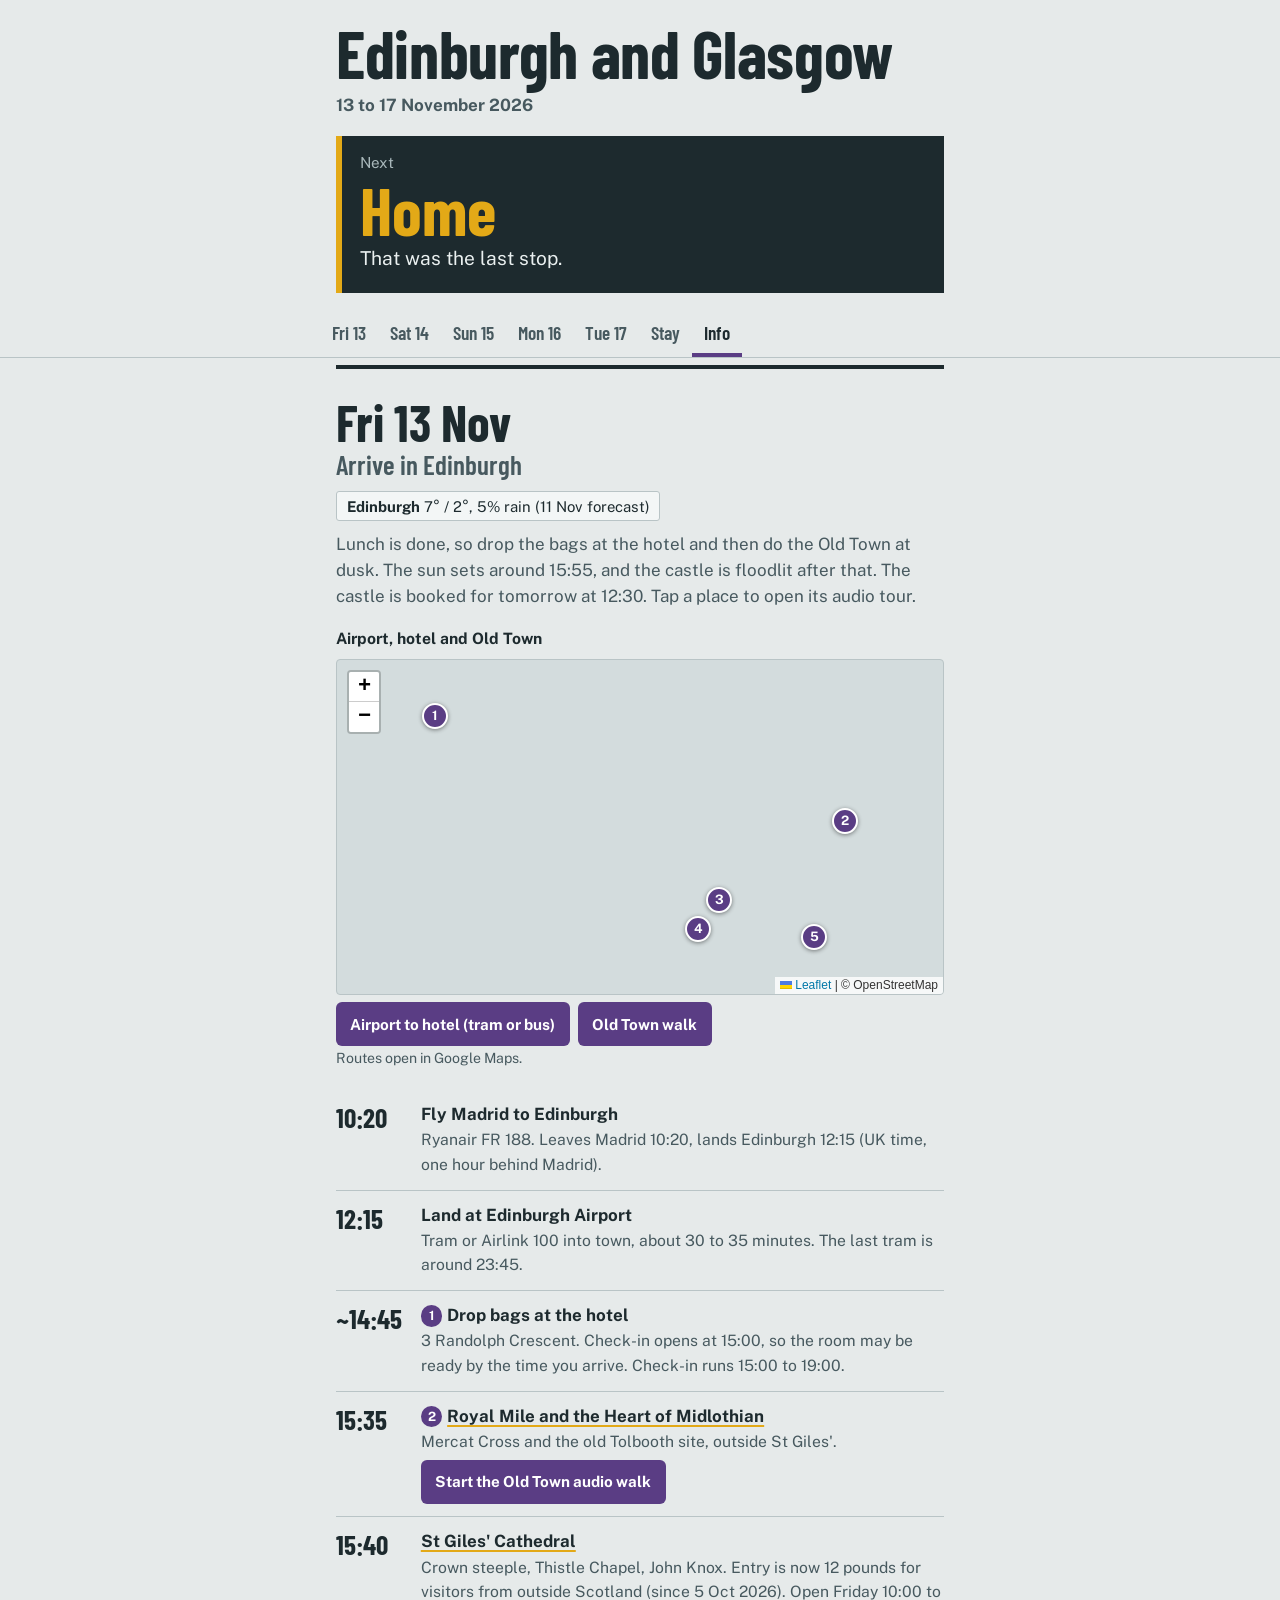
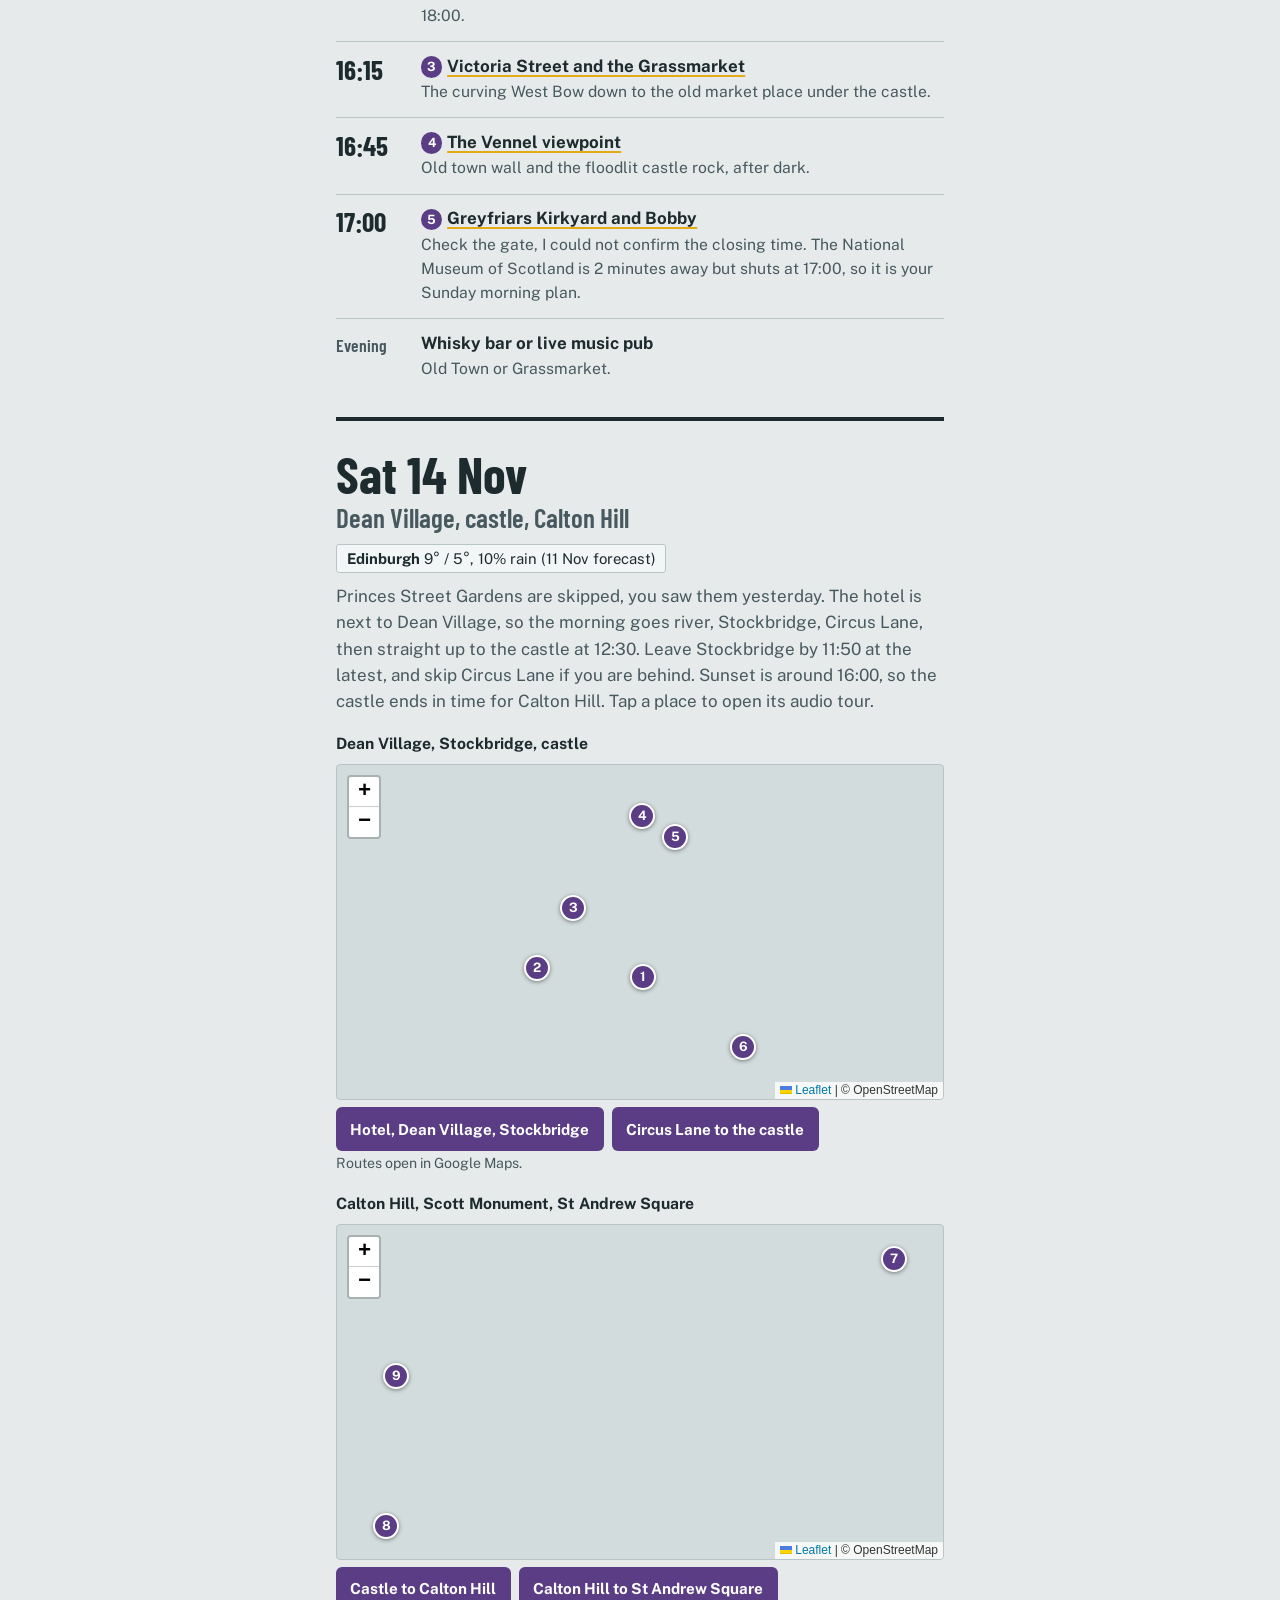
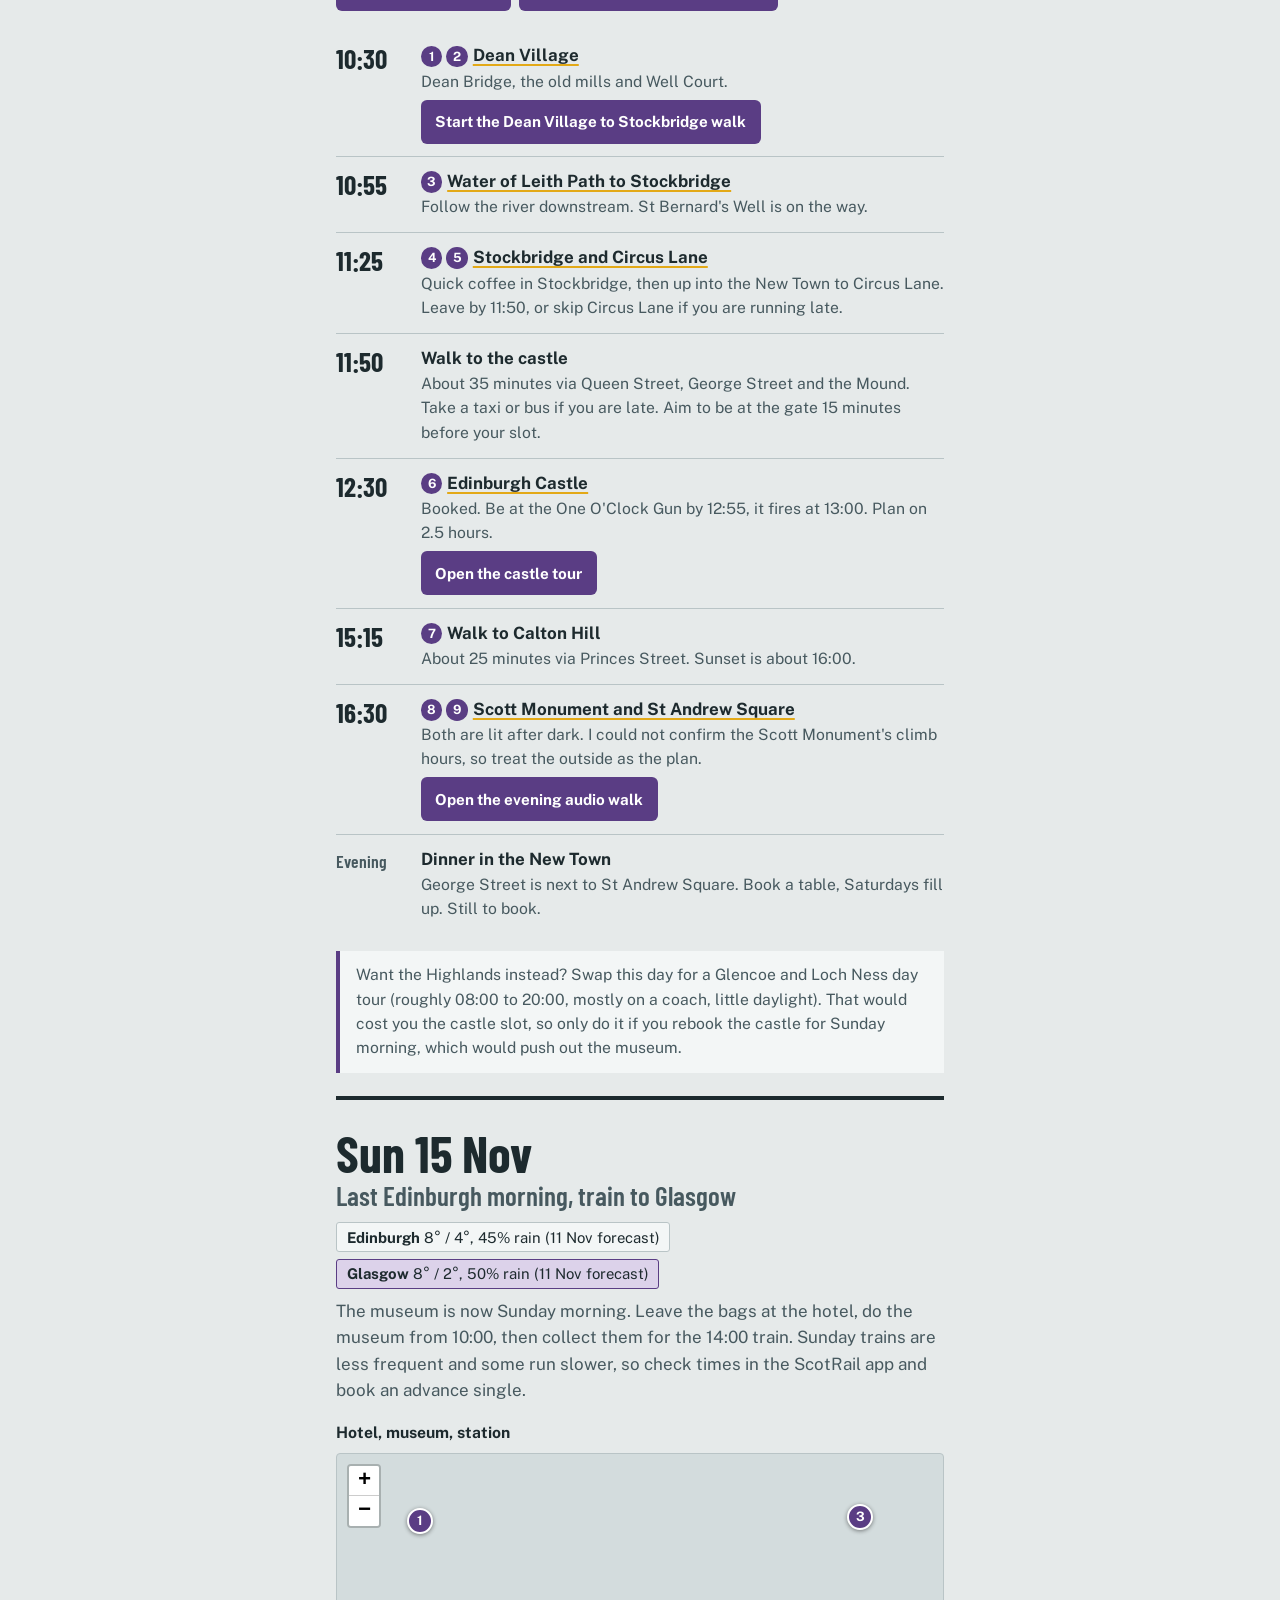
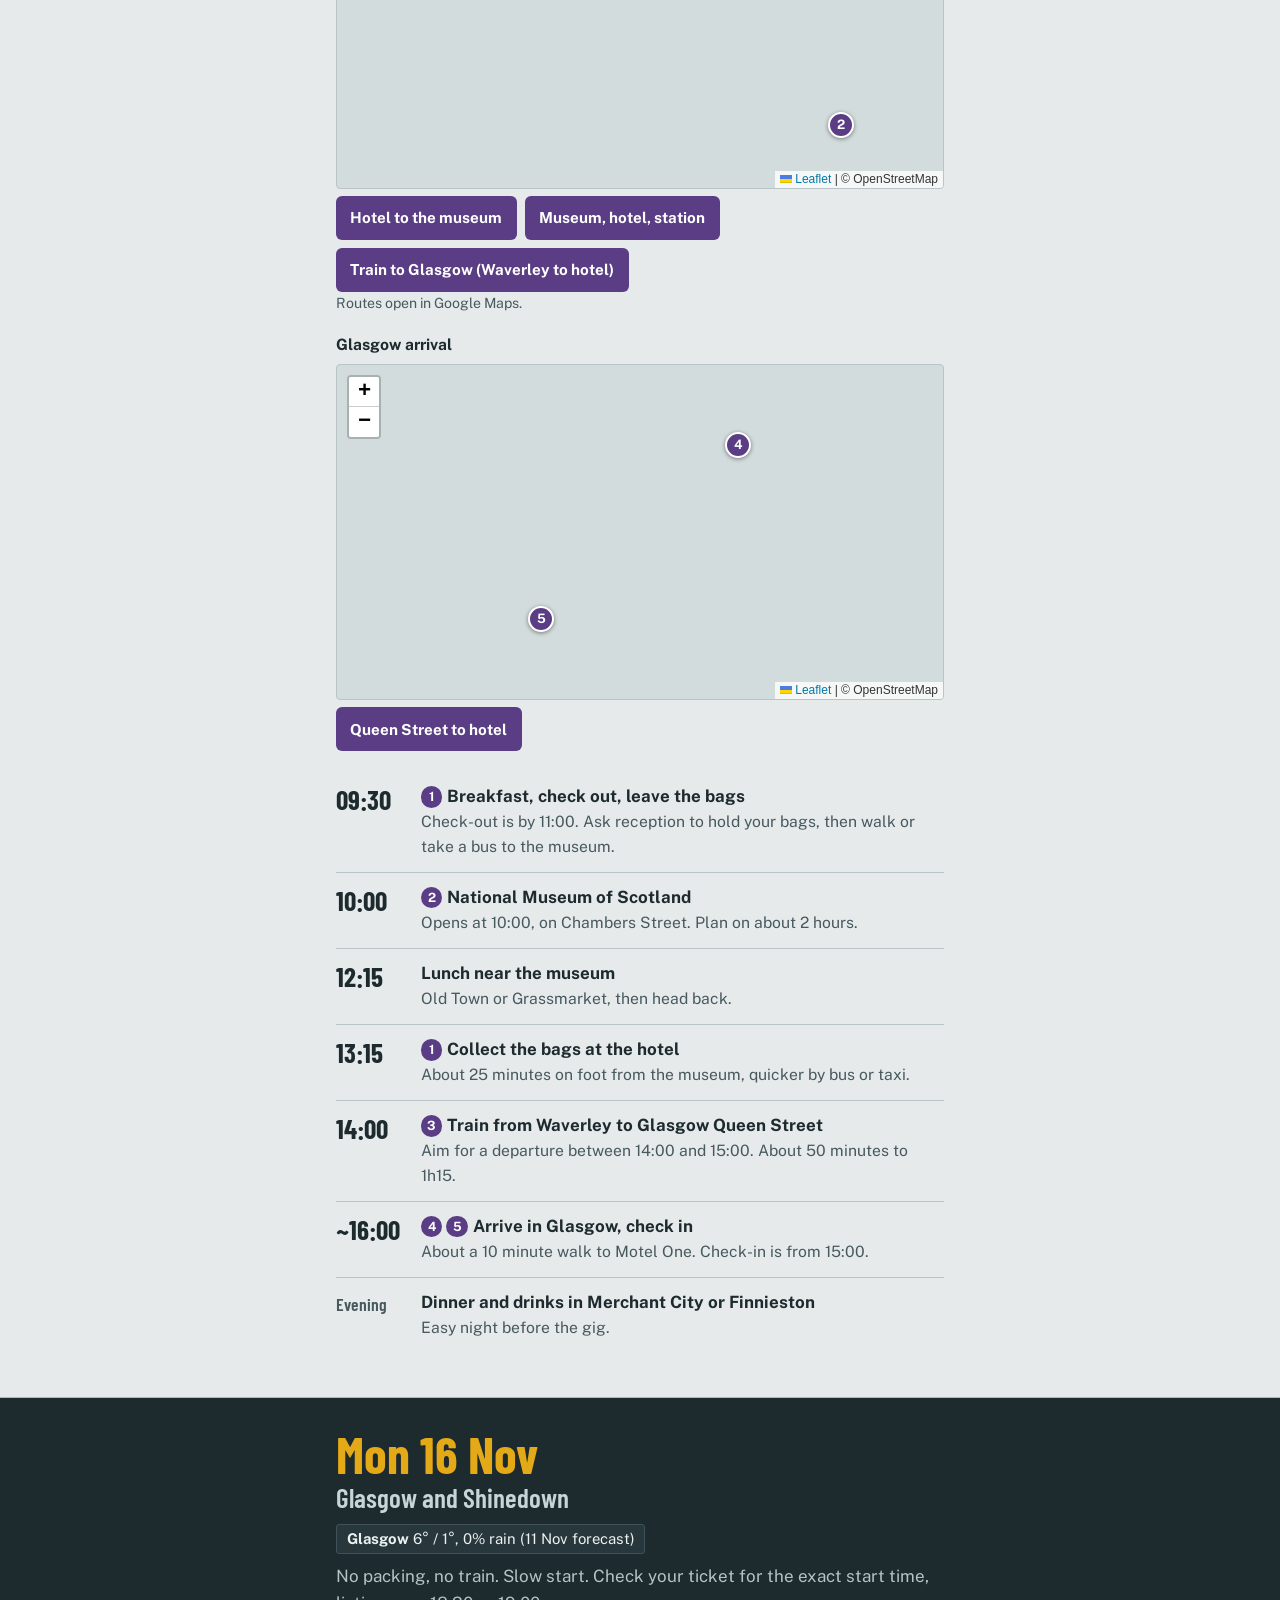
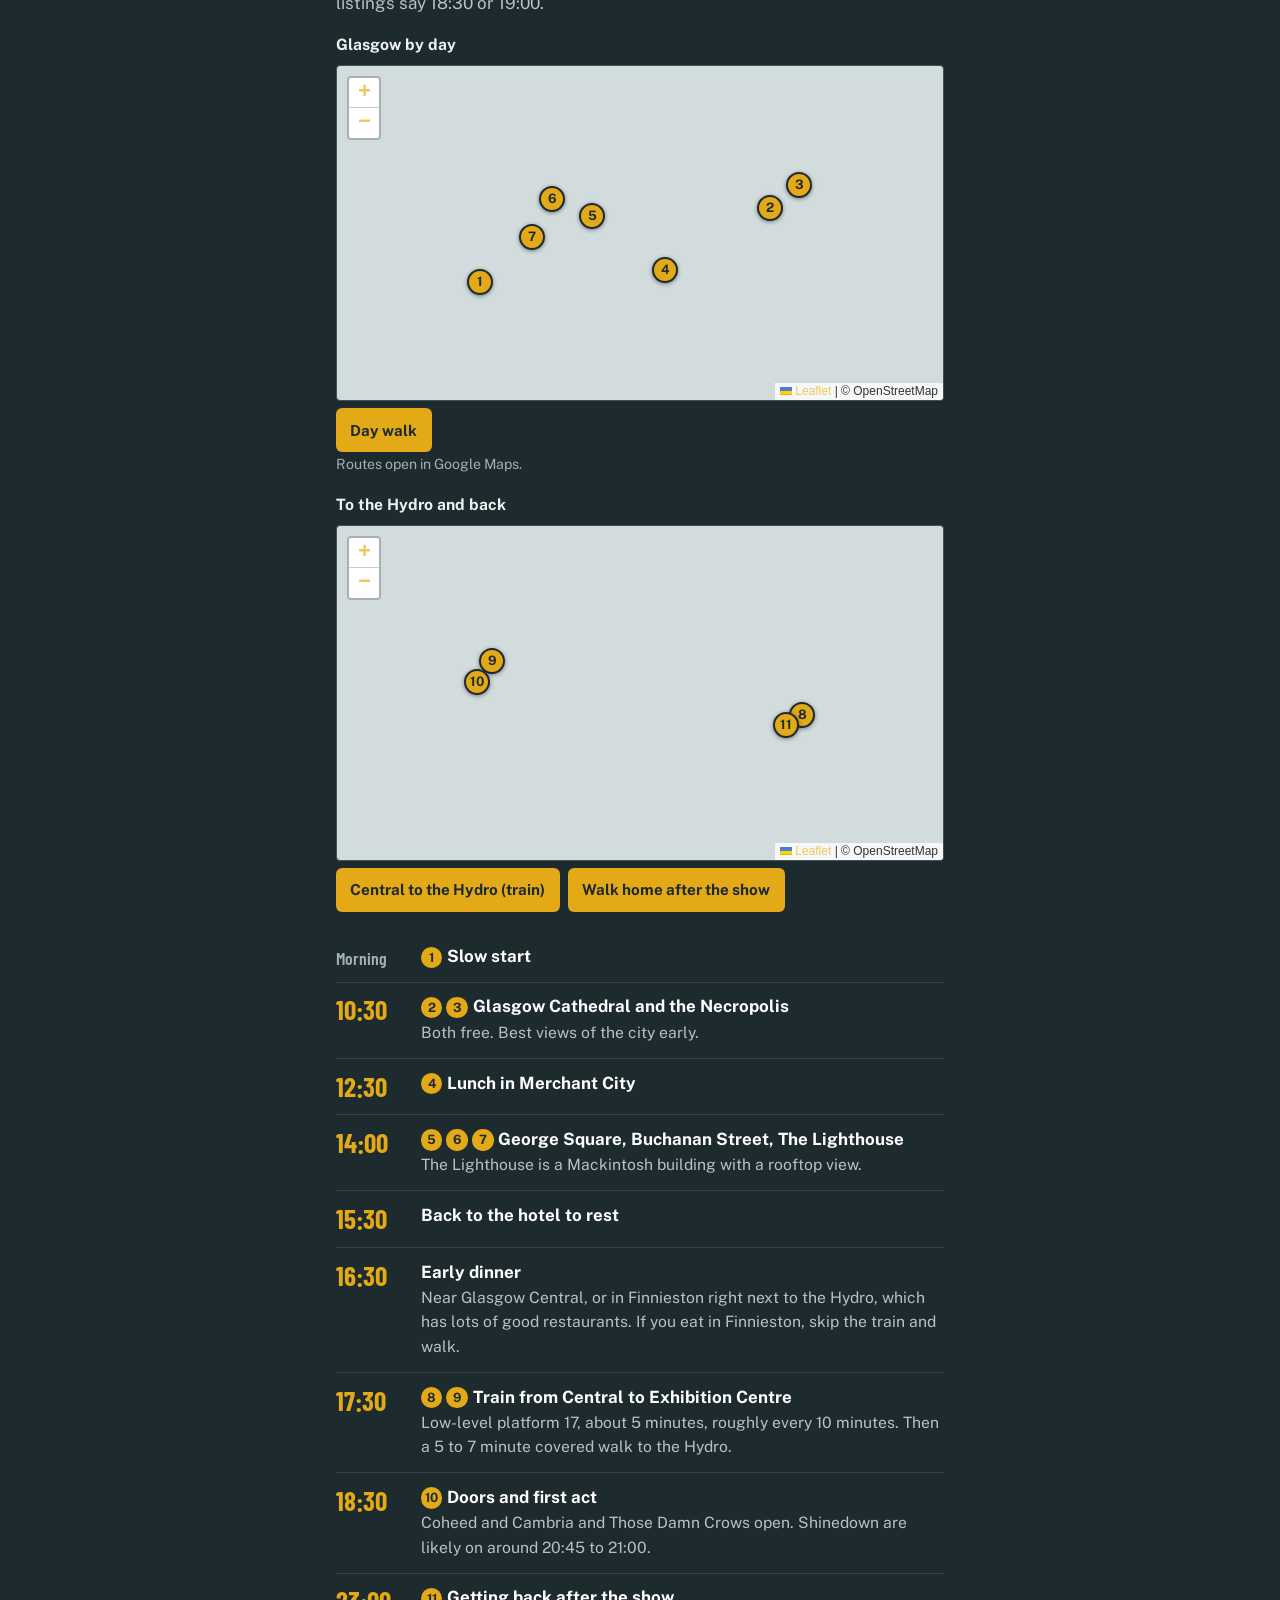
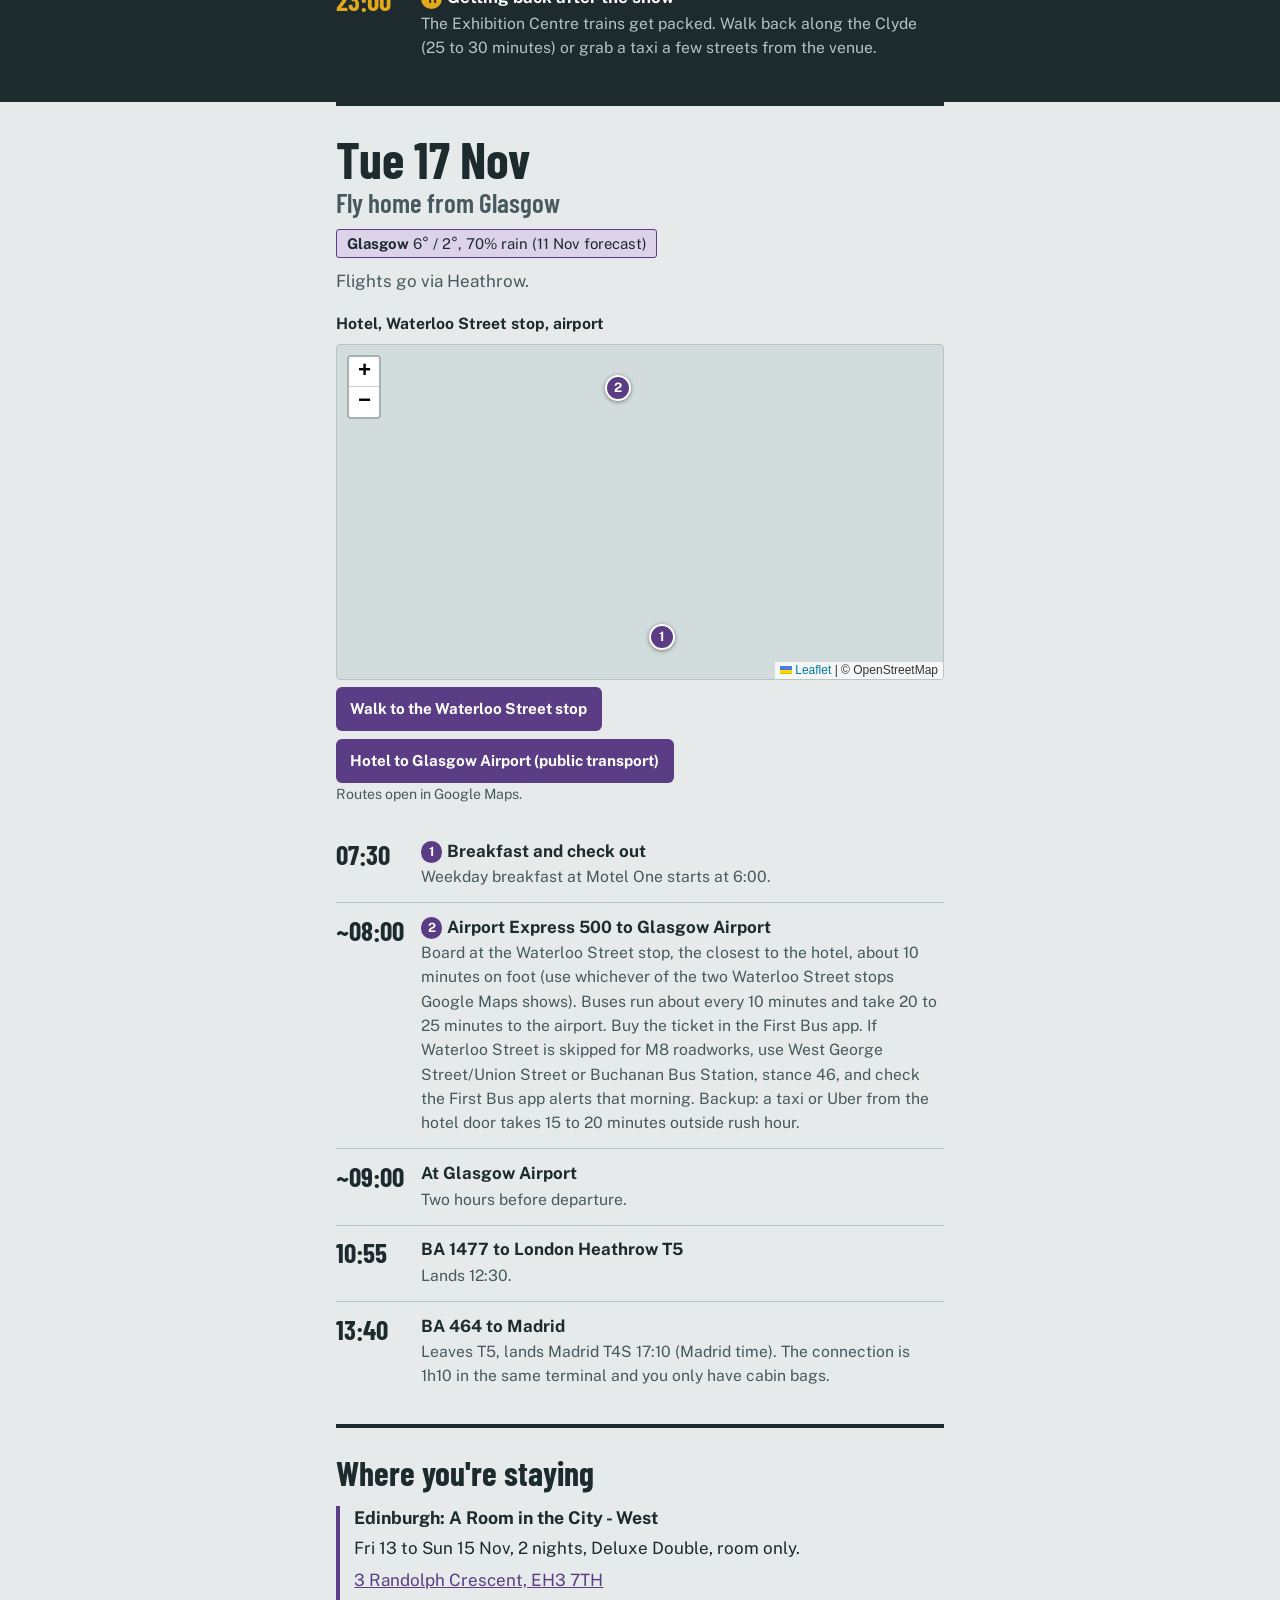
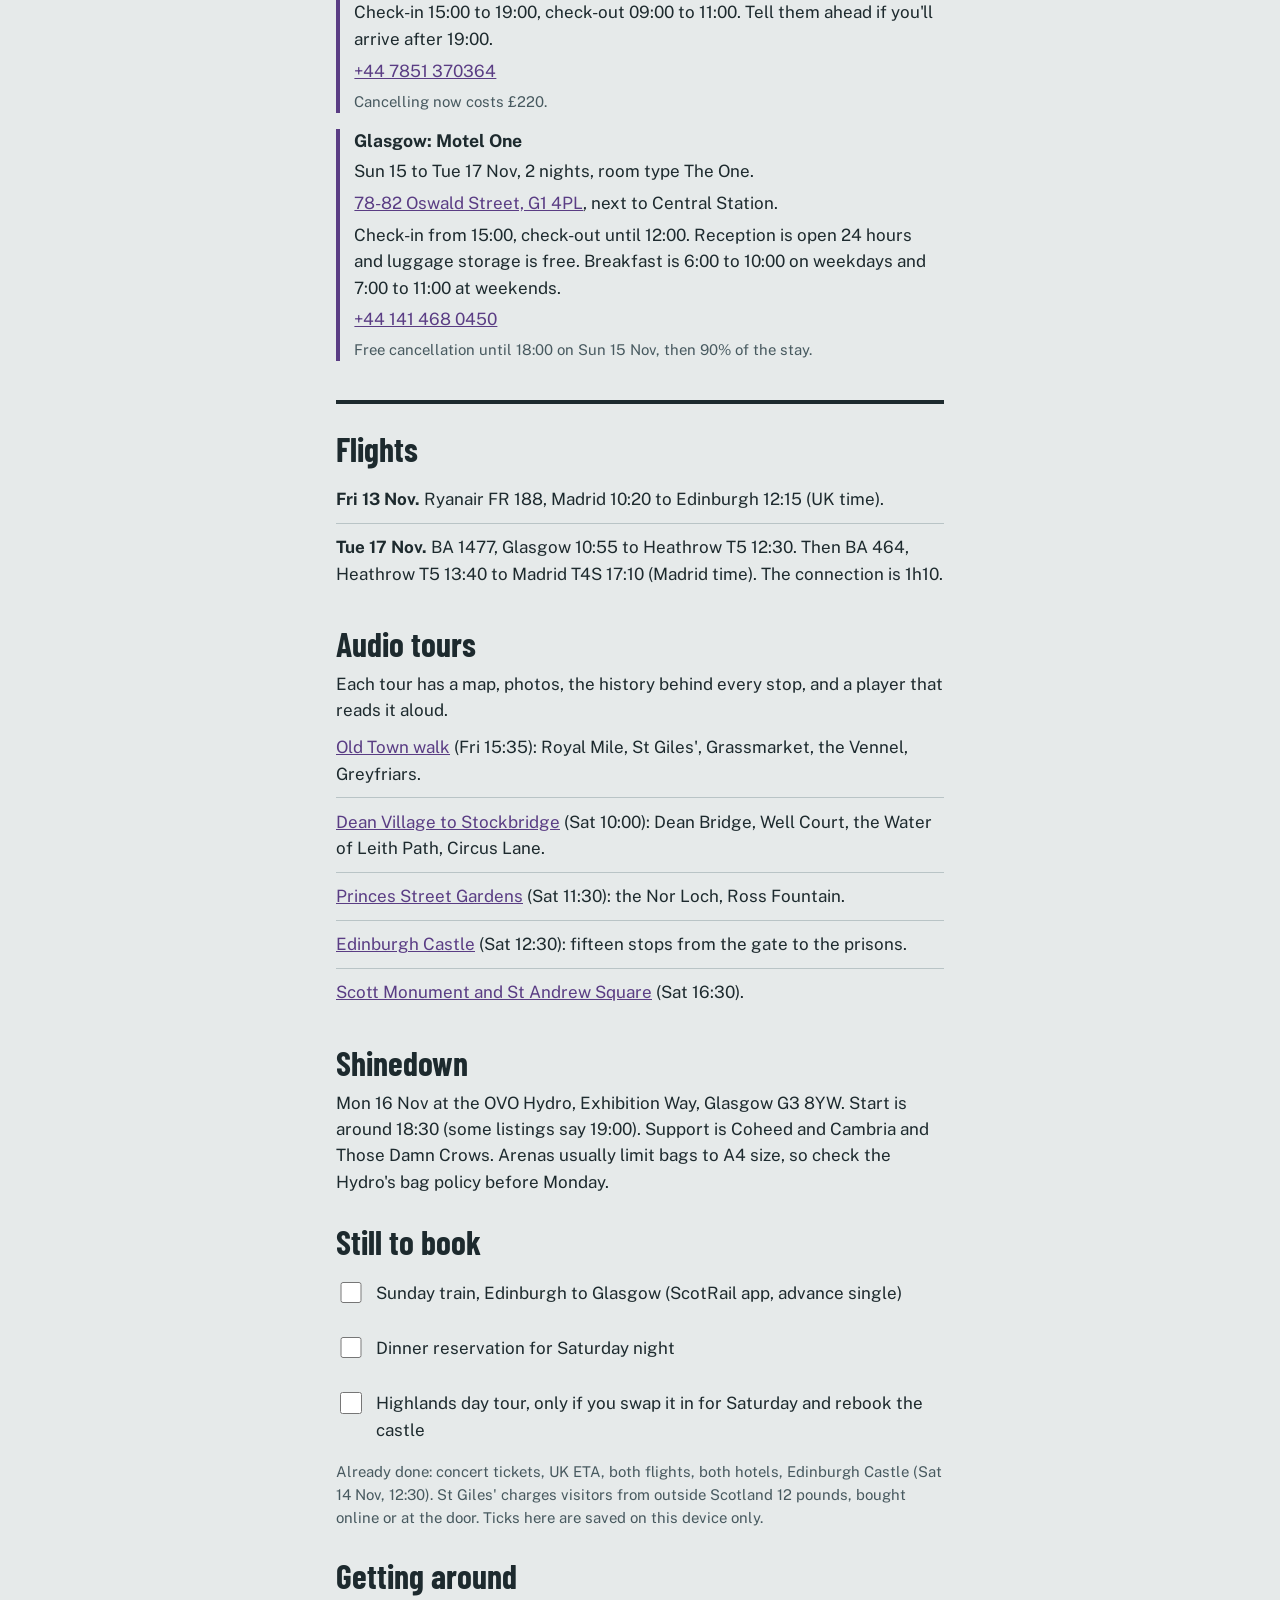
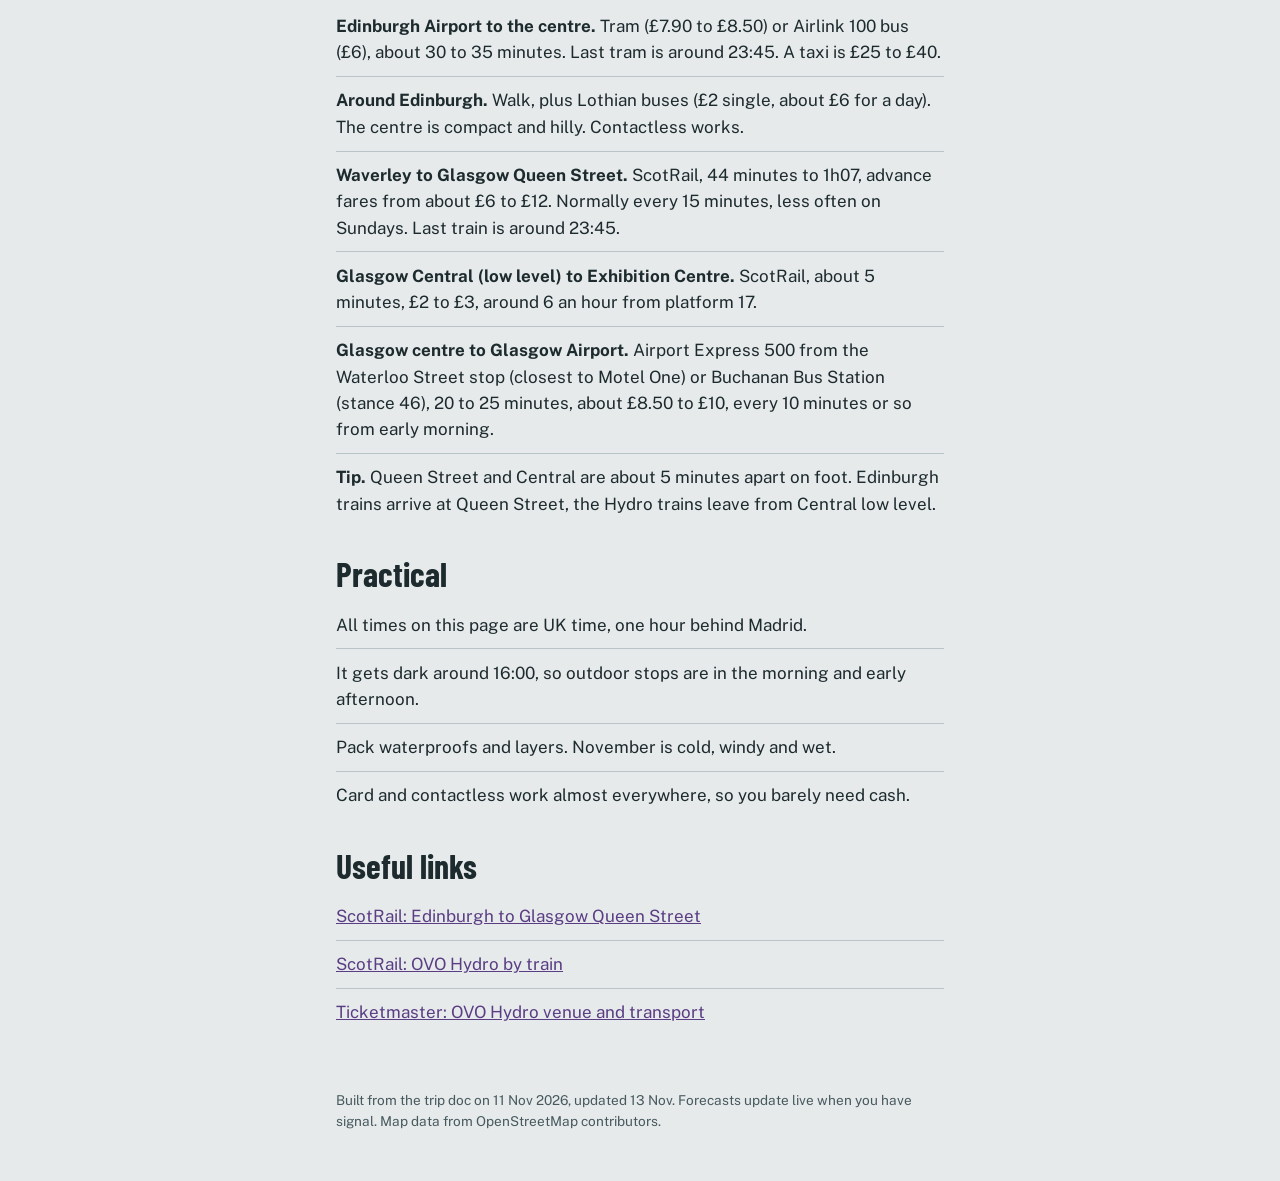
==== commit 1508c573: "Tue: board Airport Express 500 at Waterloo Street stop, add fallbacks Co-Authored-By: Claude Sonnet " ====
--- a/index.html
+++ b/index.html
@@ -114,10 +114,10 @@
   </div>
   <p class="weather"><span class="wx" data-city="gla" data-date="2026-11-17"><b>Glasgow</b> <i class="wxv">loading</i></span></p>
   <p class="blurb">Flights go via Heathrow.</p>
-  <div class="mapblock"><p class="maptitle">Hotel, bus station, airport</p><div class="map" id="map-tue-0" role="img" aria-label="Map: Hotel, bus station, airport"></div><div class="routes"><a class="btn" href="https://www.google.com/maps/dir/Motel%20One%20Glasgow,%2078-82%20Oswald%20Street,%20Glasgow%20G1%204PL/Buchanan%20Bus%20Station,%20Glasgow/data=!4m2!4m1!3e2" target="_blank" rel="noopener">Walk to Buchanan Bus Station</a><a class="btn" href="https://www.google.com/maps/dir/Motel%20One%20Glasgow,%2078-82%20Oswald%20Street,%20Glasgow%20G1%204PL/Glasgow%20Airport/data=!4m2!4m1!3e3" target="_blank" rel="noopener">Hotel to Glasgow Airport (public transport)</a></div><p class="mapnote">Routes open in Google Maps.</p></div>
+  <div class="mapblock"><p class="maptitle">Hotel, Waterloo Street stop, airport</p><div class="map" id="map-tue-0" role="img" aria-label="Map: Hotel, Waterloo Street stop, airport"></div><div class="routes"><a class="btn" href="https://www.google.com/maps/dir/Motel%20One%20Glasgow,%2078-82%20Oswald%20Street,%20Glasgow%20G1%204PL/Waterloo%20Street,%20Glasgow/data=!4m2!4m1!3e2" target="_blank" rel="noopener">Walk to the Waterloo Street stop</a><a class="btn" href="https://www.google.com/maps/dir/Motel%20One%20Glasgow,%2078-82%20Oswald%20Street,%20Glasgow%20G1%204PL/Glasgow%20Airport/data=!4m2!4m1!3e3" target="_blank" rel="noopener">Hotel to Glasgow Airport (public transport)</a></div><p class="mapnote">Routes open in Google Maps.</p></div>
   <ol class="timeline">
 <li class="row"><div class="t">07:30</div><div class="b"><h4><span class="pin">1</span>Breakfast and check out</h4><p>Weekday breakfast at Motel One starts at 6:00.</p></div></li>
-<li class="row"><div class="t">~08:15</div><div class="b"><h4><span class="pin">2</span>Airport Express 500 to Glasgow Airport</h4><p>Leaves from Buchanan Bus Station, about 15 minutes on foot from the hotel. 20 to 25 minutes to the airport, about £10. Backup: a taxi takes 15 to 20 minutes outside rush hour.</p></div></li>
+<li class="row"><div class="t">~08:00</div><div class="b"><h4><span class="pin">2</span>Airport Express 500 to Glasgow Airport</h4><p>Board at the Waterloo Street stop, the closest to the hotel, about 10 minutes on foot (use whichever of the two Waterloo Street stops Google Maps shows). Buses run about every 10 minutes and take 20 to 25 minutes to the airport. Buy the ticket in the First Bus app. If Waterloo Street is skipped for M8 roadworks, use West George Street/Union Street or Buchanan Bus Station, stance 46, and check the First Bus app alerts that morning. Backup: a taxi or Uber from the hotel door takes 15 to 20 minutes outside rush hour.</p></div></li>
 <li class="row"><div class="t">~09:00</div><div class="b"><h4>At Glasgow Airport</h4><p>Two hours before departure.</p></div></li>
 <li class="row"><div class="t">10:55</div><div class="b"><h4>BA 1477 to London Heathrow T5</h4><p>Lands 12:30.</p></div></li>
 <li class="row"><div class="t">13:40</div><div class="b"><h4>BA 464 to Madrid</h4><p>Leaves T5, lands Madrid T4S 17:10 (Madrid time). The connection is 1h10 in the same terminal and you only have cabin bags.</p></div></li>
@@ -179,7 +179,7 @@
     <li><b>Around Edinburgh.</b> Walk, plus Lothian buses (£2 single, about £6 for a day). The centre is compact and hilly. Contactless works.</li>
     <li><b>Waverley to Glasgow Queen Street.</b> ScotRail, 44 minutes to 1h07, advance fares from about £6 to £12. Normally every 15 minutes, less often on Sundays. Last train is around 23:45.</li>
     <li><b>Glasgow Central (low level) to Exhibition Centre.</b> ScotRail, about 5 minutes, £2 to £3, around 6 an hour from platform 17.</li>
-    <li><b>Glasgow centre to Glasgow Airport.</b> Airport Express 500 from Buchanan Bus Station, 20 to 25 minutes, about £10, every 10 to 15 minutes from early morning.</li>
+    <li><b>Glasgow centre to Glasgow Airport.</b> Airport Express 500 from the Waterloo Street stop (closest to Motel One) or Buchanan Bus Station (stance 46), 20 to 25 minutes, about £8.50 to £10, every 10 minutes or so from early morning.</li>
     <li><b>Tip.</b> Queen Street and Central are about 5 minutes apart on foot. Edinburgh trains arrive at Queen Street, the Hydro trains leave from Central low level.</li>
   </ul>
 
@@ -200,7 +200,7 @@
 </section>
 </main>
 <footer>Built from the trip doc on 11 Nov 2026, updated 13 Nov. Forecasts update live when you have signal. Map data from OpenStreetMap contributors.</footer>
-<script type="application/json" id="data">{"maps": [{"id": "map-fri-0", "pins": [{"n": 1, "name": "A Room in the City - West", "lat": 55.952, "lng": -3.2085}, {"n": 2, "name": "St Giles' Cathedral", "lat": 55.9495, "lng": -3.1909, "href": "oldtown.html#s1"}, {"n": 3, "name": "Grassmarket", "lat": 55.9476, "lng": -3.1963, "href": "oldtown.html#s3"}, {"n": 4, "name": "The Vennel viewpoint", "lat": 55.9469, "lng": -3.1972, "href": "oldtown.html#s5"}, {"n": 5, "name": "Greyfriars Kirkyard", "lat": 55.9467, "lng": -3.1922, "href": "oldtown.html#s6"}]}, {"id": "map-sat-0", "pins": [{"n": 1, "name": "A Room in the City - West", "lat": 55.952, "lng": -3.2085}, {"n": 2, "name": "Dean Village", "lat": 55.9524, "lng": -3.2176, "href": "westend.html#s1"}, {"n": 3, "name": "Water of Leith Path", "lat": 55.9553, "lng": -3.2145, "href": "westend.html#s3"}, {"n": 4, "name": "Stockbridge", "lat": 55.9597, "lng": -3.2086, "href": "westend.html#s5"}, {"n": 5, "name": "Circus Lane", "lat": 55.9587, "lng": -3.2058, "href": "westend.html#s5"}, {"n": 6, "name": "Edinburgh Castle", "lat": 55.9486, "lng": -3.1999, "href": "castle.html"}]}, {"id": "map-sat-1", "pins": [{"n": 7, "name": "Calton Hill", "lat": 55.9556, "lng": -3.1824}, {"n": 8, "name": "Scott Monument", "lat": 55.9524, "lng": -3.1933, "href": "evening.html#s1"}, {"n": 9, "name": "St Andrew Square", "lat": 55.9542, "lng": -3.1931, "href": "evening.html#s1"}]}, {"id": "map-sun-0", "pins": [{"n": 1, "name": "A Room in the City - West (bags)", "lat": 55.952, "lng": -3.2085}, {"n": 2, "name": "National Museum of Scotland", "lat": 55.9471, "lng": -3.1904}, {"n": 3, "name": "Edinburgh Waverley", "lat": 55.9521, "lng": -3.1896}]}, {"id": "map-sun-1", "pins": [{"n": 4, "name": "Glasgow Queen Street", "lat": 55.8624, "lng": -4.2511}, {"n": 5, "name": "Motel One Glasgow", "lat": 55.858203, "lng": -4.259565}]}, {"id": "map-mon-0", "pins": [{"n": 1, "name": "Motel One Glasgow", "lat": 55.858203, "lng": -4.259565}, {"n": 2, "name": "Glasgow Cathedral", "lat": 55.8618, "lng": -4.2347}, {"n": 3, "name": "Glasgow Necropolis", "lat": 55.8629, "lng": -4.2322}, {"n": 4, "name": "Merchant City", "lat": 55.8588, "lng": -4.2437}, {"n": 5, "name": "George Square", "lat": 55.8614, "lng": -4.25}, {"n": 6, "name": "Buchanan Street", "lat": 55.8622, "lng": -4.2534}, {"n": 7, "name": "The Lighthouse", "lat": 55.8604, "lng": -4.2551}]}, {"id": "map-mon-1", "pins": [{"n": 8, "name": "Glasgow Central", "lat": 55.8587, "lng": -4.2582}, {"n": 9, "name": "Exhibition Centre station", "lat": 55.8613, "lng": -4.2848}, {"n": 10, "name": "OVO Hydro", "lat": 55.8603, "lng": -4.2861}, {"n": 11, "name": "Motel One Glasgow", "lat": 55.858203, "lng": -4.259565}]}, {"id": "map-tue-0", "pins": [{"n": 1, "name": "Motel One Glasgow", "lat": 55.858203, "lng": -4.259565}, {"n": 2, "name": "Buchanan Bus Station", "lat": 55.865, "lng": -4.2523}]}], "events": [{"ts": "2026-11-13T09:20:00Z", "when": "10:20", "place": "Fly Madrid to Edinburgh", "day": "Fri 13 Nov"}, {"ts": "2026-11-13T12:15:00Z", "when": "12:15", "place": "Land at Edinburgh Airport", "day": "Fri 13 Nov"}, {"ts": "2026-11-13T14:45:00Z", "when": "~14:45", "place": "Drop bags at the hotel", "day": "Fri 13 Nov"}, {"ts": "2026-11-13T15:35:00Z", "when": "15:35", "place": "Royal Mile and the Heart of Midlothian", "day": "Fri 13 Nov"}, {"ts": "2026-11-13T15:40:00Z", "when": "15:40", "place": "St Giles' Cathedral", "day": "Fri 13 Nov"}, {"ts": "2026-11-13T16:15:00Z", "when": "16:15", "place": "Victoria Street and the Grassmarket", "day": "Fri 13 Nov"}, {"ts": "2026-11-13T16:45:00Z", "when": "16:45", "place": "The Vennel viewpoint", "day": "Fri 13 Nov"}, {"ts": "2026-11-13T17:00:00Z", "when": "17:00", "place": "Greyfriars Kirkyard and Bobby", "day": "Fri 13 Nov"}, {"ts": "2026-11-14T09:15:00Z", "when": "09:15", "place": "Breakfast near the hotel", "day": "Sat 14 Nov"}, {"ts": "2026-11-14T10:00:00Z", "when": "10:00", "place": "Dean Village", "day": "Sat 14 Nov"}, {"ts": "2026-11-14T10:30:00Z", "when": "10:30", "place": "Water of Leith Path to Stockbridge", "day": "Sat 14 Nov"}, {"ts": "2026-11-14T10:55:00Z", "when": "10:55", "place": "Stockbridge and Circus Lane", "day": "Sat 14 Nov"}, {"ts": "2026-11-14T11:30:00Z", "when": "11:30", "place": "Ross Fountain and Princes Street Gardens", "day": "Sat 14 Nov"}, {"ts": "2026-11-14T12:15:00Z", "when": "12:15", "place": "Arrive at the castle esplanade", "day": "Sat 14 Nov"}, {"ts": "2026-11-14T12:30:00Z", "when": "12:30", "place": "Edinburgh Castle", "day": "Sat 14 Nov"}, {"ts": "2026-11-14T15:15:00Z", "when": "15:15", "place": "Walk to Calton Hill", "day": "Sat 14 Nov"}, {"ts": "2026-11-14T16:30:00Z", "when": "16:30", "place": "Scott Monument and St Andrew Square", "day": "Sat 14 Nov"}, {"ts": "2026-11-15T09:30:00Z", "when": "09:30", "place": "Breakfast, check out, leave the bags", "day": "Sun 15 Nov"}, {"ts": "2026-11-15T10:00:00Z", "when": "10:00", "place": "National Museum of Scotland", "day": "Sun 15 Nov"}, {"ts": "2026-11-15T13:15:00Z", "when": "13:15", "place": "Collect the bags at the hotel", "day": "Sun 15 Nov"}, {"ts": "2026-11-15T14:00:00Z", "when": "14:00", "place": "Train from Waverley to Glasgow Queen Street", "day": "Sun 15 Nov"}, {"ts": "2026-11-15T16:00:00Z", "when": "~16:00", "place": "Arrive in Glasgow, check in", "day": "Sun 15 Nov"}, {"ts": "2026-11-16T10:30:00Z", "when": "10:30", "place": "Glasgow Cathedral and the Necropolis", "day": "Mon 16 Nov"}, {"ts": "2026-11-16T12:30:00Z", "when": "12:30", "place": "Lunch in Merchant City", "day": "Mon 16 Nov"}, {"ts": "2026-11-16T14:00:00Z", "when": "14:00", "place": "George Square, Buchanan Street, The Lighthouse", "day": "Mon 16 Nov"}, {"ts": "2026-11-16T15:30:00Z", "when": "15:30", "place": "Back to the hotel to rest", "day": "Mon 16 Nov"}, {"ts": "2026-11-16T16:30:00Z", "when": "16:30", "place": "Early dinner", "day": "Mon 16 Nov"}, {"ts": "2026-11-16T17:30:00Z", "when": "17:30", "place": "Train from Central to Exhibition Centre", "day": "Mon 16 Nov"}, {"ts": "2026-11-16T18:30:00Z", "when": "18:30", "place": "Doors and first act", "day": "Mon 16 Nov"}, {"ts": "2026-11-16T23:00:00Z", "when": "23:00", "place": "Getting back after the show", "day": "Mon 16 Nov"}, {"ts": "2026-11-17T07:30:00Z", "when": "07:30", "place": "Breakfast and check out", "day": "Tue 17 Nov"}, {"ts": "2026-11-17T08:15:00Z", "when": "~08:15", "place": "Airport Express 500 to Glasgow Airport", "day": "Tue 17 Nov"}, {"ts": "2026-11-17T09:00:00Z", "when": "~09:00", "place": "At Glasgow Airport", "day": "Tue 17 Nov"}, {"ts": "2026-11-17T10:55:00Z", "when": "10:55", "place": "BA 1477 to London Heathrow T5", "day": "Tue 17 Nov"}, {"ts": "2026-11-17T13:40:00Z", "when": "13:40", "place": "BA 464 to Madrid", "day": "Tue 17 Nov"}], "weather": {"edi": {"2026-11-13": [6.9, 1.5, 5], "2026-11-14": [9.3, 4.8, 10], "2026-11-15": [7.8, 3.7, 45], "2026-11-16": [6.2, 2.6, 0], "2026-11-17": [6.3, 3.7, 65]}, "gla": {"2026-11-13": [6.5, -1.0, 10], "2026-11-14": [9.2, 4.9, 15], "2026-11-15": [7.7, 2.3, 50], "2026-11-16": [5.9, 1.0, 0], "2026-11-17": [5.7, 1.6, 70]}}, "trip": {"start": "2026-11-13T09:20:00Z", "end": "2026-11-17T17:10:00Z"}}</script>
+<script type="application/json" id="data">{"maps": [{"id": "map-fri-0", "pins": [{"n": 1, "name": "A Room in the City - West", "lat": 55.952, "lng": -3.2085}, {"n": 2, "name": "St Giles' Cathedral", "lat": 55.9495, "lng": -3.1909, "href": "oldtown.html#s1"}, {"n": 3, "name": "Grassmarket", "lat": 55.9476, "lng": -3.1963, "href": "oldtown.html#s3"}, {"n": 4, "name": "The Vennel viewpoint", "lat": 55.9469, "lng": -3.1972, "href": "oldtown.html#s5"}, {"n": 5, "name": "Greyfriars Kirkyard", "lat": 55.9467, "lng": -3.1922, "href": "oldtown.html#s6"}]}, {"id": "map-sat-0", "pins": [{"n": 1, "name": "A Room in the City - West", "lat": 55.952, "lng": -3.2085}, {"n": 2, "name": "Dean Village", "lat": 55.9524, "lng": -3.2176, "href": "westend.html#s1"}, {"n": 3, "name": "Water of Leith Path", "lat": 55.9553, "lng": -3.2145, "href": "westend.html#s3"}, {"n": 4, "name": "Stockbridge", "lat": 55.9597, "lng": -3.2086, "href": "westend.html#s5"}, {"n": 5, "name": "Circus Lane", "lat": 55.9587, "lng": -3.2058, "href": "westend.html#s5"}, {"n": 6, "name": "Edinburgh Castle", "lat": 55.9486, "lng": -3.1999, "href": "castle.html"}]}, {"id": "map-sat-1", "pins": [{"n": 7, "name": "Calton Hill", "lat": 55.9556, "lng": -3.1824}, {"n": 8, "name": "Scott Monument", "lat": 55.9524, "lng": -3.1933, "href": "evening.html#s1"}, {"n": 9, "name": "St Andrew Square", "lat": 55.9542, "lng": -3.1931, "href": "evening.html#s1"}]}, {"id": "map-sun-0", "pins": [{"n": 1, "name": "A Room in the City - West (bags)", "lat": 55.952, "lng": -3.2085}, {"n": 2, "name": "National Museum of Scotland", "lat": 55.9471, "lng": -3.1904}, {"n": 3, "name": "Edinburgh Waverley", "lat": 55.9521, "lng": -3.1896}]}, {"id": "map-sun-1", "pins": [{"n": 4, "name": "Glasgow Queen Street", "lat": 55.8624, "lng": -4.2511}, {"n": 5, "name": "Motel One Glasgow", "lat": 55.858203, "lng": -4.259565}]}, {"id": "map-mon-0", "pins": [{"n": 1, "name": "Motel One Glasgow", "lat": 55.858203, "lng": -4.259565}, {"n": 2, "name": "Glasgow Cathedral", "lat": 55.8618, "lng": -4.2347}, {"n": 3, "name": "Glasgow Necropolis", "lat": 55.8629, "lng": -4.2322}, {"n": 4, "name": "Merchant City", "lat": 55.8588, "lng": -4.2437}, {"n": 5, "name": "George Square", "lat": 55.8614, "lng": -4.25}, {"n": 6, "name": "Buchanan Street", "lat": 55.8622, "lng": -4.2534}, {"n": 7, "name": "The Lighthouse", "lat": 55.8604, "lng": -4.2551}]}, {"id": "map-mon-1", "pins": [{"n": 8, "name": "Glasgow Central", "lat": 55.8587, "lng": -4.2582}, {"n": 9, "name": "Exhibition Centre station", "lat": 55.8613, "lng": -4.2848}, {"n": 10, "name": "OVO Hydro", "lat": 55.8603, "lng": -4.2861}, {"n": 11, "name": "Motel One Glasgow", "lat": 55.858203, "lng": -4.259565}]}, {"id": "map-tue-0", "pins": [{"n": 1, "name": "Motel One Glasgow", "lat": 55.858203, "lng": -4.259565}, {"n": 2, "name": "Waterloo Street stop (approx.)", "lat": 55.8612, "lng": -4.2605}]}], "events": [{"ts": "2026-11-13T09:20:00Z", "when": "10:20", "place": "Fly Madrid to Edinburgh", "day": "Fri 13 Nov"}, {"ts": "2026-11-13T12:15:00Z", "when": "12:15", "place": "Land at Edinburgh Airport", "day": "Fri 13 Nov"}, {"ts": "2026-11-13T14:45:00Z", "when": "~14:45", "place": "Drop bags at the hotel", "day": "Fri 13 Nov"}, {"ts": "2026-11-13T15:35:00Z", "when": "15:35", "place": "Royal Mile and the Heart of Midlothian", "day": "Fri 13 Nov"}, {"ts": "2026-11-13T15:40:00Z", "when": "15:40", "place": "St Giles' Cathedral", "day": "Fri 13 Nov"}, {"ts": "2026-11-13T16:15:00Z", "when": "16:15", "place": "Victoria Street and the Grassmarket", "day": "Fri 13 Nov"}, {"ts": "2026-11-13T16:45:00Z", "when": "16:45", "place": "The Vennel viewpoint", "day": "Fri 13 Nov"}, {"ts": "2026-11-13T17:00:00Z", "when": "17:00", "place": "Greyfriars Kirkyard and Bobby", "day": "Fri 13 Nov"}, {"ts": "2026-11-14T10:30:00Z", "when": "10:30", "place": "Dean Village", "day": "Sat 14 Nov"}, {"ts": "2026-11-14T10:55:00Z", "when": "10:55", "place": "Water of Leith Path to Stockbridge", "day": "Sat 14 Nov"}, {"ts": "2026-11-14T11:25:00Z", "when": "11:25", "place": "Stockbridge and Circus Lane", "day": "Sat 14 Nov"}, {"ts": "2026-11-14T11:50:00Z", "when": "11:50", "place": "Walk to the castle", "day": "Sat 14 Nov"}, {"ts": "2026-11-14T12:30:00Z", "when": "12:30", "place": "Edinburgh Castle", "day": "Sat 14 Nov"}, {"ts": "2026-11-14T15:15:00Z", "when": "15:15", "place": "Walk to Calton Hill", "day": "Sat 14 Nov"}, {"ts": "2026-11-14T16:30:00Z", "when": "16:30", "place": "Scott Monument and St Andrew Square", "day": "Sat 14 Nov"}, {"ts": "2026-11-15T09:30:00Z", "when": "09:30", "place": "Breakfast, check out, leave the bags", "day": "Sun 15 Nov"}, {"ts": "2026-11-15T10:00:00Z", "when": "10:00", "place": "National Museum of Scotland", "day": "Sun 15 Nov"}, {"ts": "2026-11-15T13:15:00Z", "when": "13:15", "place": "Collect the bags at the hotel", "day": "Sun 15 Nov"}, {"ts": "2026-11-15T14:00:00Z", "when": "14:00", "place": "Train from Waverley to Glasgow Queen Street", "day": "Sun 15 Nov"}, {"ts": "2026-11-15T16:00:00Z", "when": "~16:00", "place": "Arrive in Glasgow, check in", "day": "Sun 15 Nov"}, {"ts": "2026-11-16T10:30:00Z", "when": "10:30", "place": "Glasgow Cathedral and the Necropolis", "day": "Mon 16 Nov"}, {"ts": "2026-11-16T12:30:00Z", "when": "12:30", "place": "Lunch in Merchant City", "day": "Mon 16 Nov"}, {"ts": "2026-11-16T14:00:00Z", "when": "14:00", "place": "George Square, Buchanan Street, The Lighthouse", "day": "Mon 16 Nov"}, {"ts": "2026-11-16T15:30:00Z", "when": "15:30", "place": "Back to the hotel to rest", "day": "Mon 16 Nov"}, {"ts": "2026-11-16T16:30:00Z", "when": "16:30", "place": "Early dinner", "day": "Mon 16 Nov"}, {"ts": "2026-11-16T17:30:00Z", "when": "17:30", "place": "Train from Central to Exhibition Centre", "day": "Mon 16 Nov"}, {"ts": "2026-11-16T18:30:00Z", "when": "18:30", "place": "Doors and first act", "day": "Mon 16 Nov"}, {"ts": "2026-11-16T23:00:00Z", "when": "23:00", "place": "Getting back after the show", "day": "Mon 16 Nov"}, {"ts": "2026-11-17T07:30:00Z", "when": "07:30", "place": "Breakfast and check out", "day": "Tue 17 Nov"}, {"ts": "2026-11-17T08:00:00Z", "when": "~08:00", "place": "Airport Express 500 to Glasgow Airport", "day": "Tue 17 Nov"}, {"ts": "2026-11-17T09:00:00Z", "when": "~09:00", "place": "At Glasgow Airport", "day": "Tue 17 Nov"}, {"ts": "2026-11-17T10:55:00Z", "when": "10:55", "place": "BA 1477 to London Heathrow T5", "day": "Tue 17 Nov"}, {"ts": "2026-11-17T13:40:00Z", "when": "13:40", "place": "BA 464 to Madrid", "day": "Tue 17 Nov"}], "weather": {"edi": {"2026-11-13": [6.9, 1.5, 5], "2026-11-14": [9.3, 4.8, 10], "2026-11-15": [7.8, 3.7, 45], "2026-11-16": [6.2, 2.6, 0], "2026-11-17": [6.3, 3.7, 65]}, "gla": {"2026-11-13": [6.5, -1.0, 10], "2026-11-14": [9.2, 4.9, 15], "2026-11-15": [7.7, 2.3, 50], "2026-11-16": [5.9, 1.0, 0], "2026-11-17": [5.7, 1.6, 70]}}, "trip": {"start": "2026-11-13T09:20:00Z", "end": "2026-11-17T17:10:00Z"}}</script>
 <script src="vendor/leaflet/leaflet.js"></script>
 <script src="app.js"></script>
 </body>
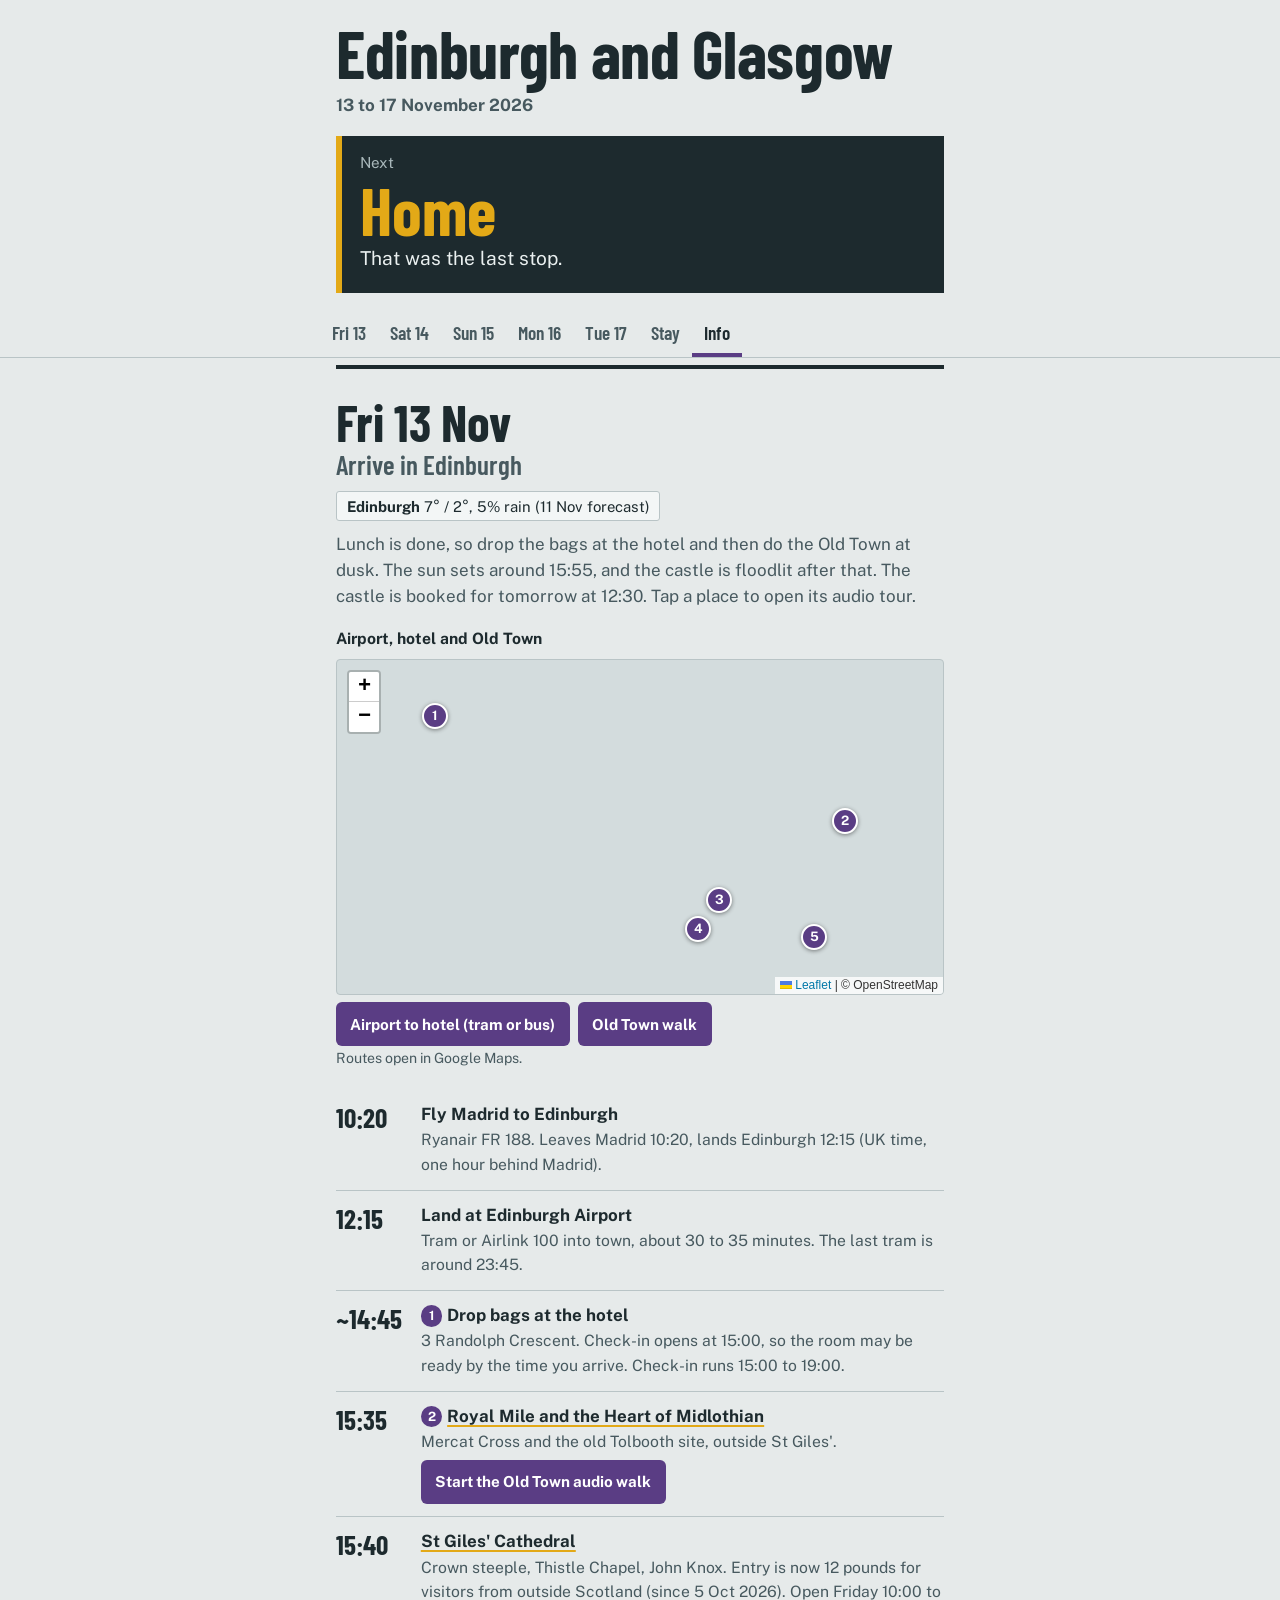
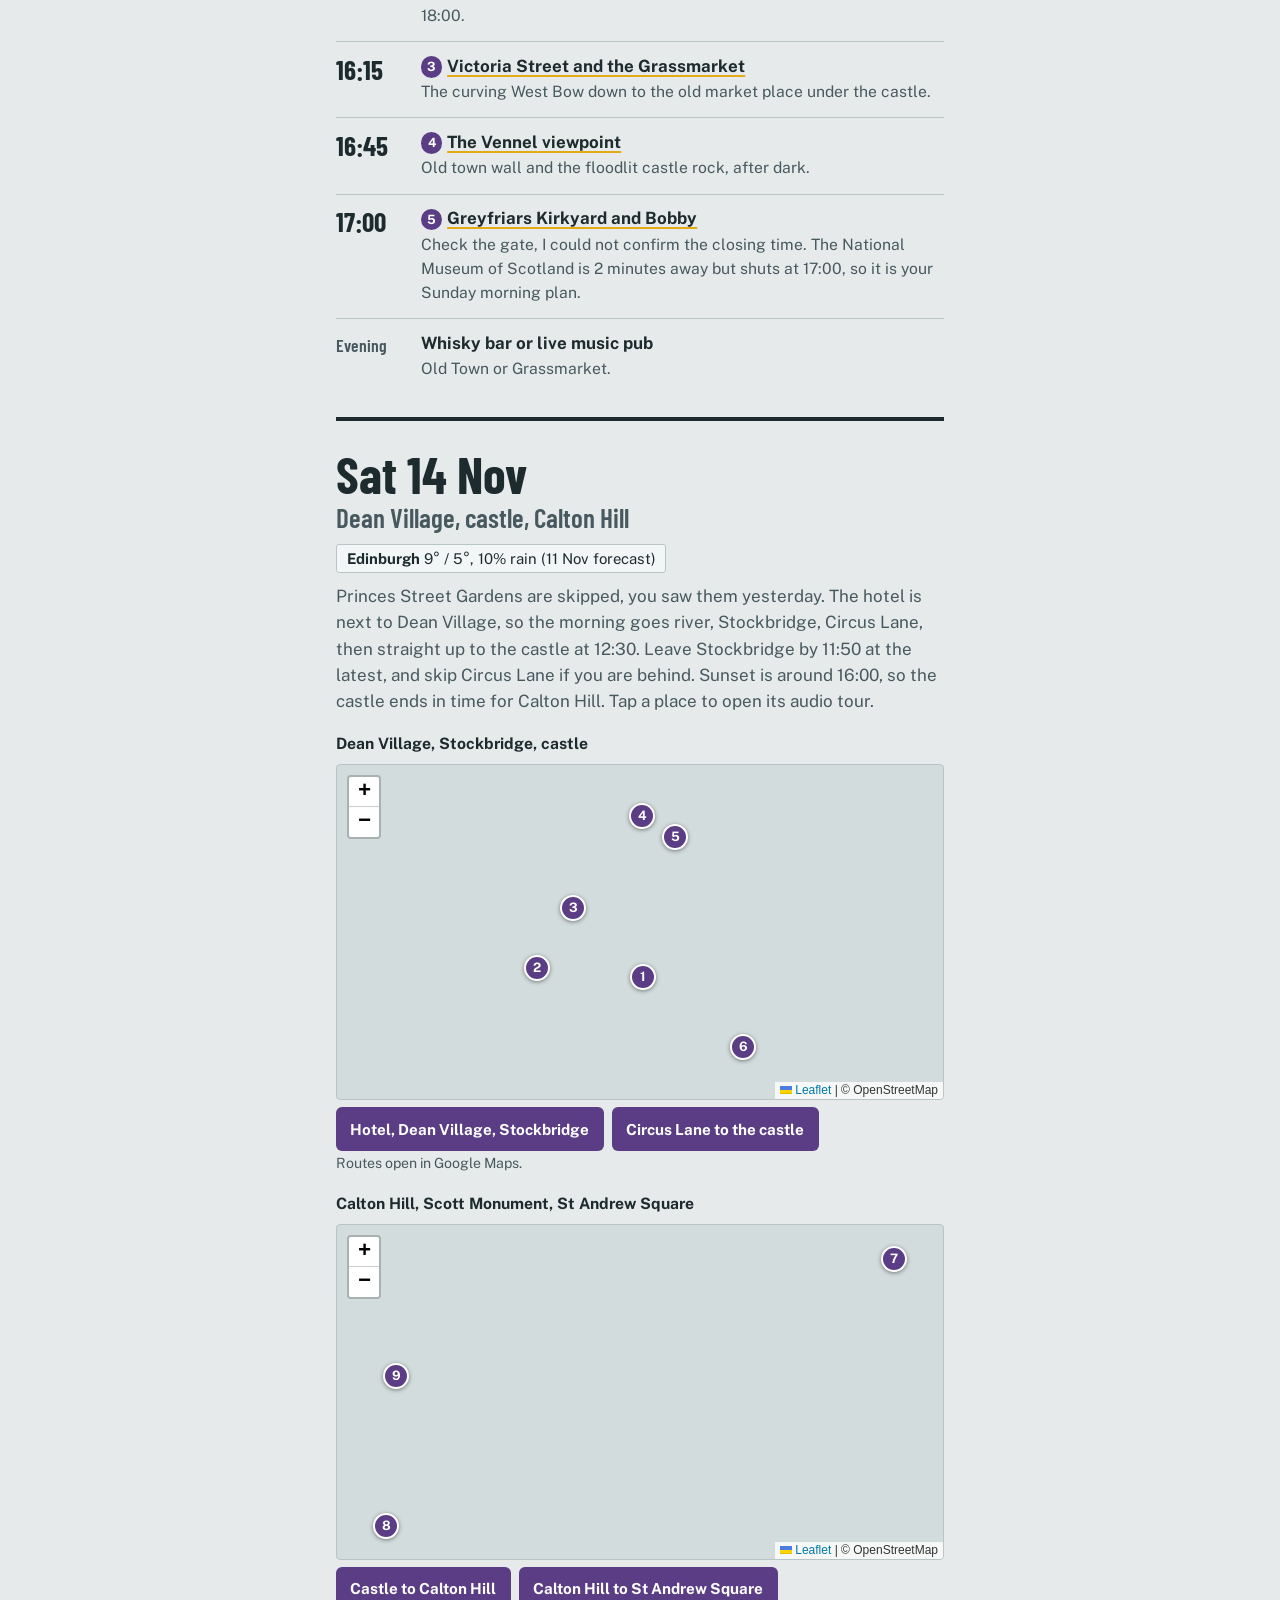
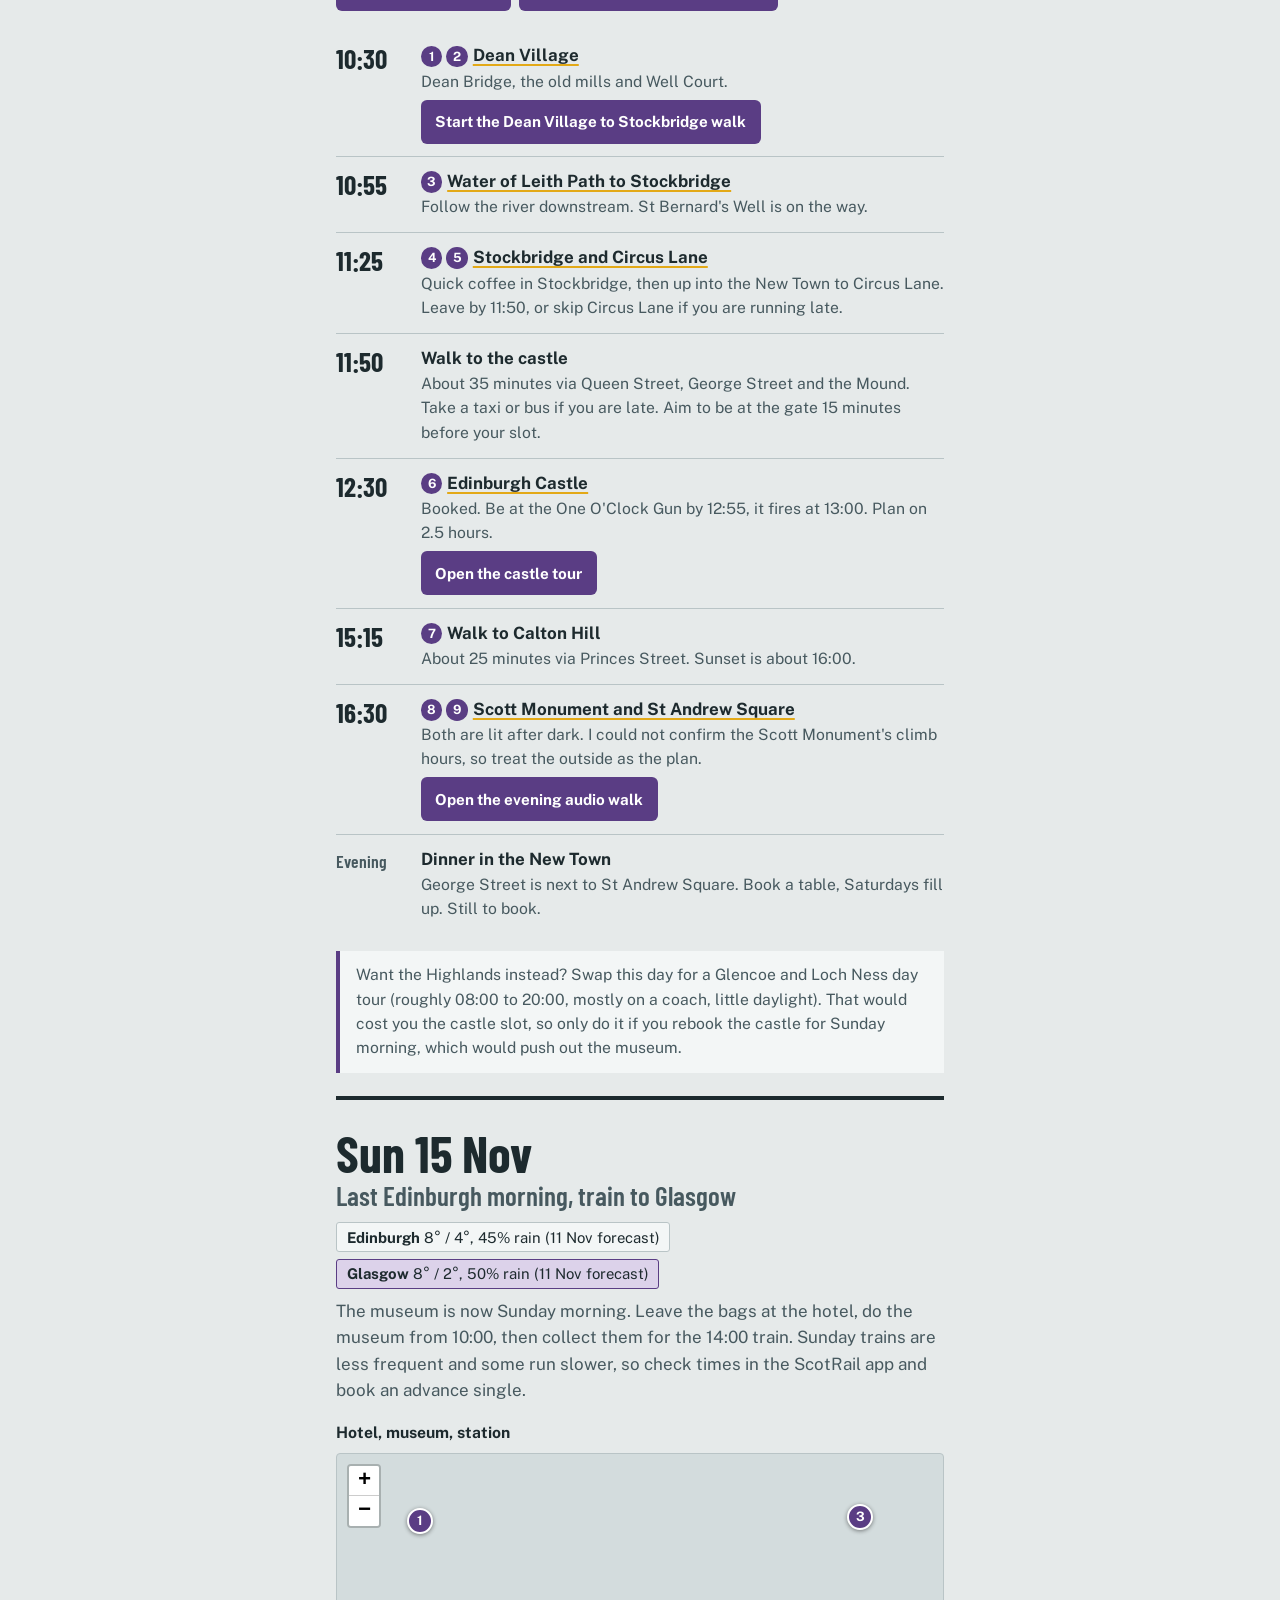
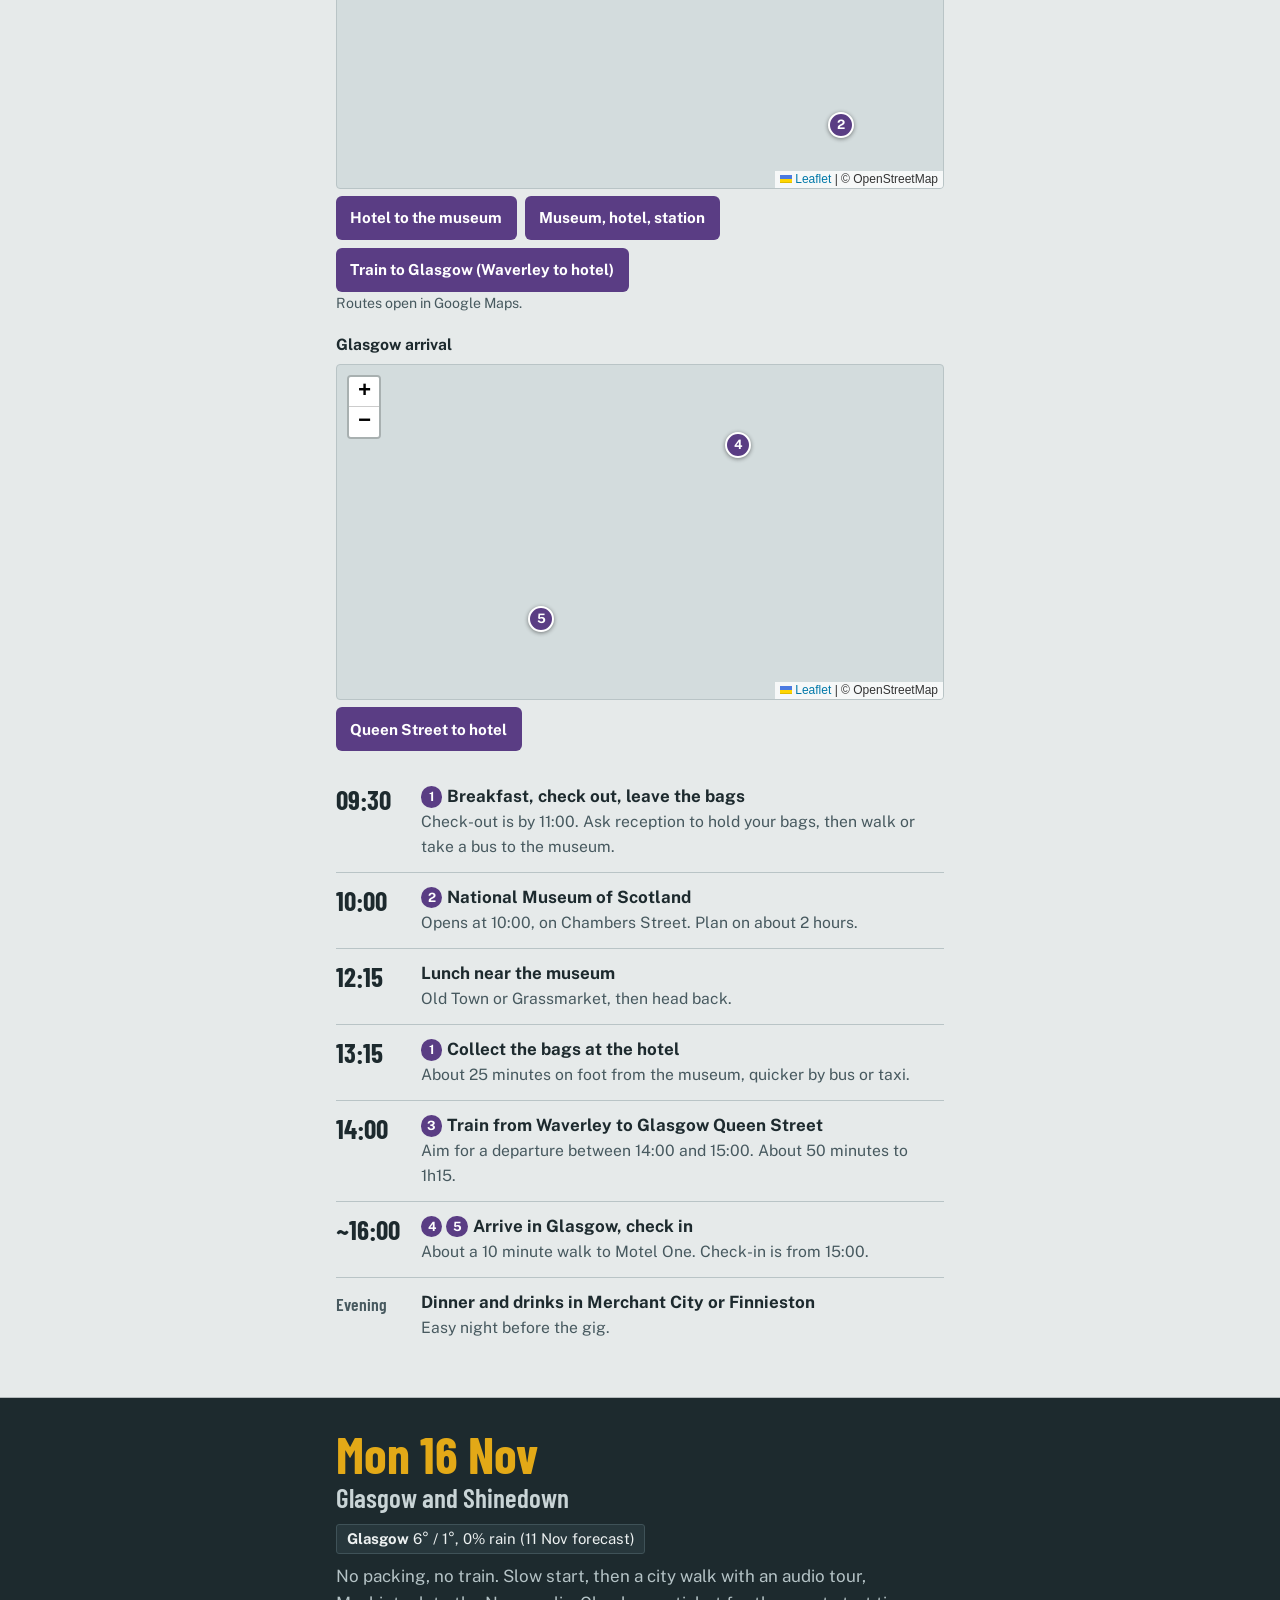
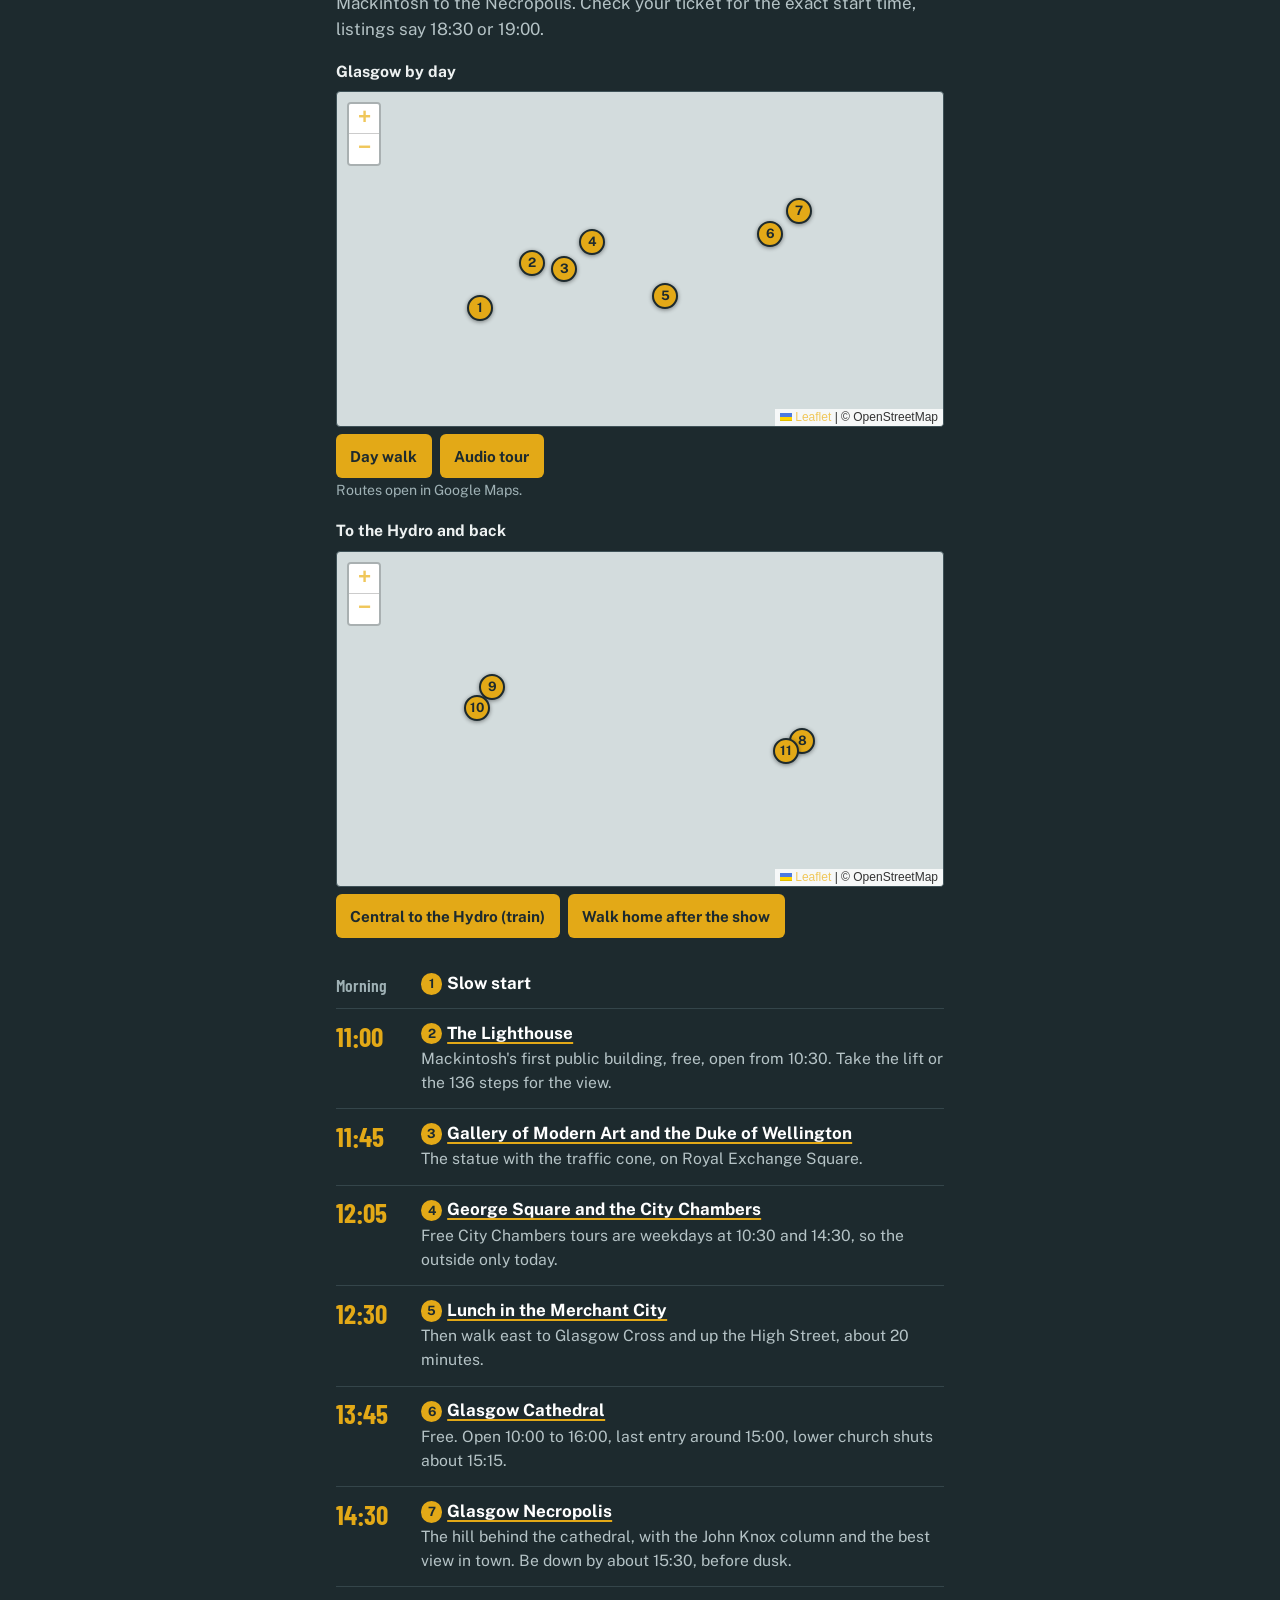
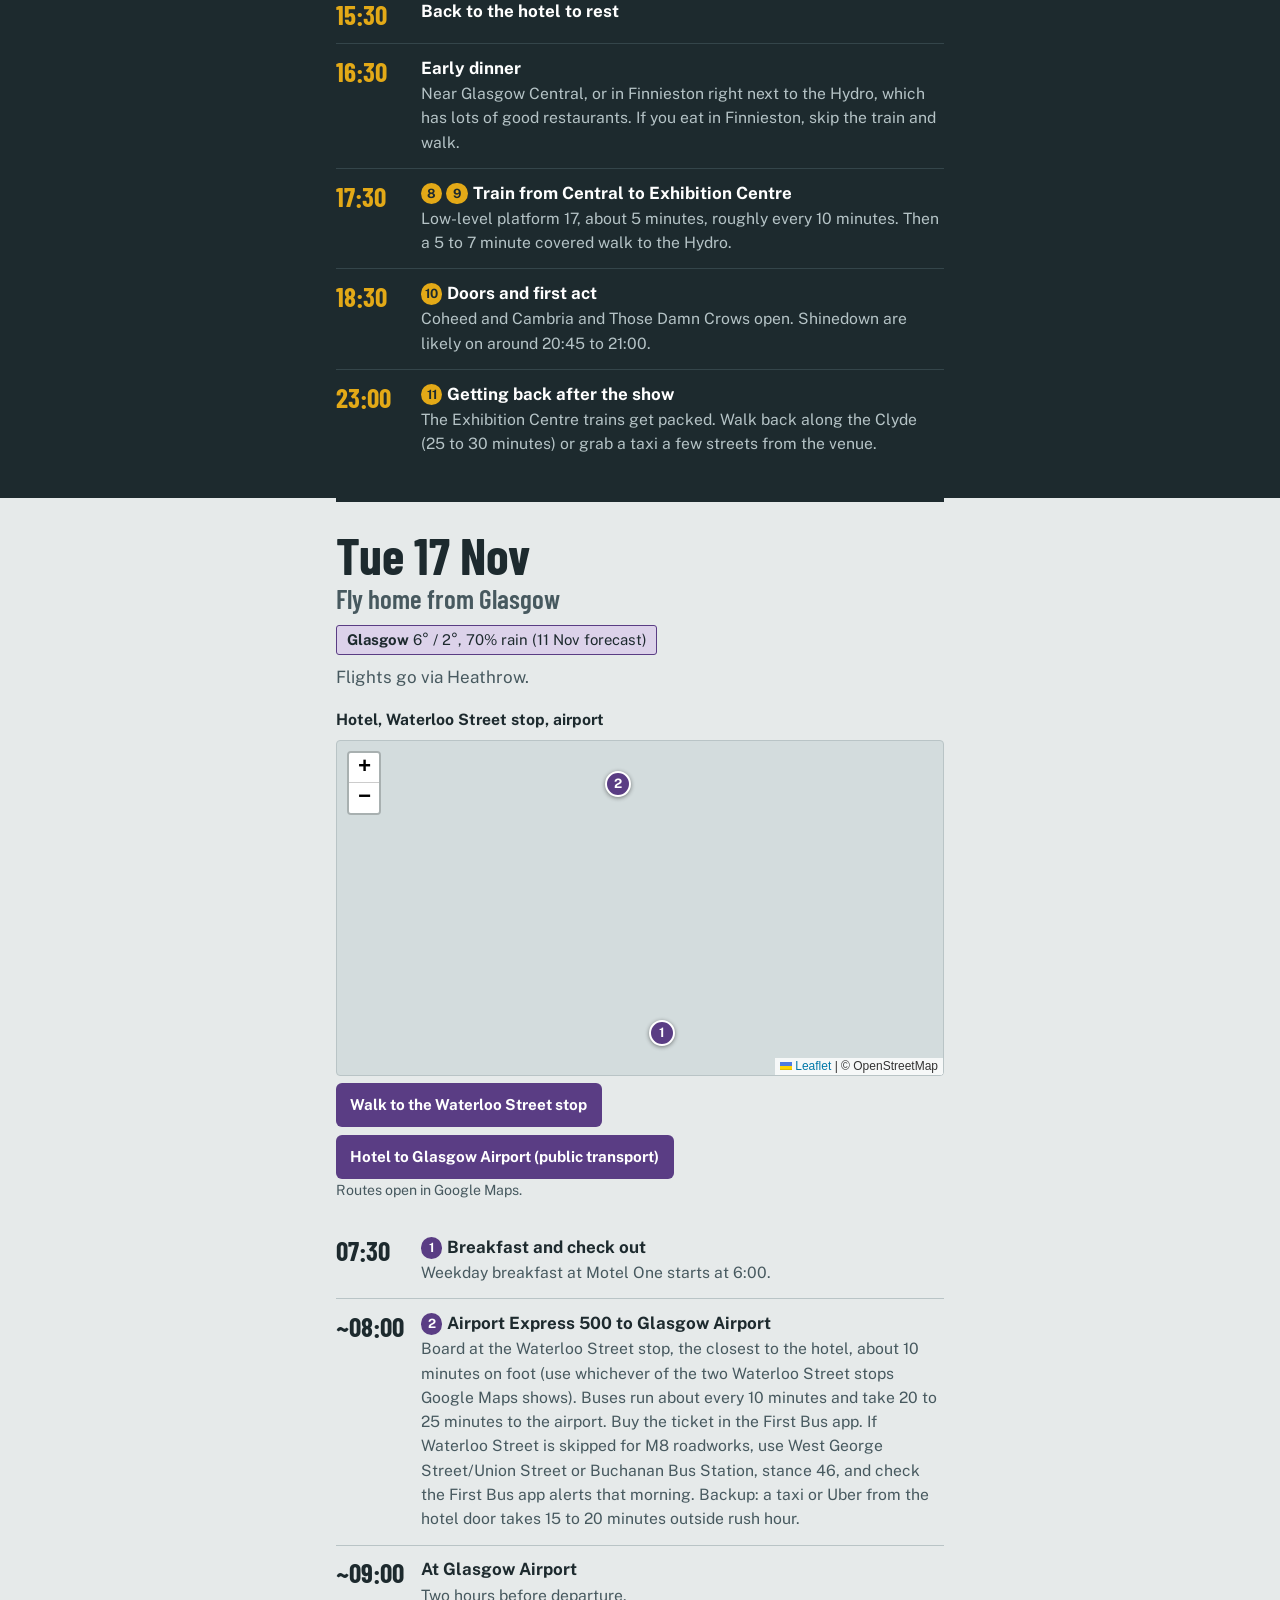
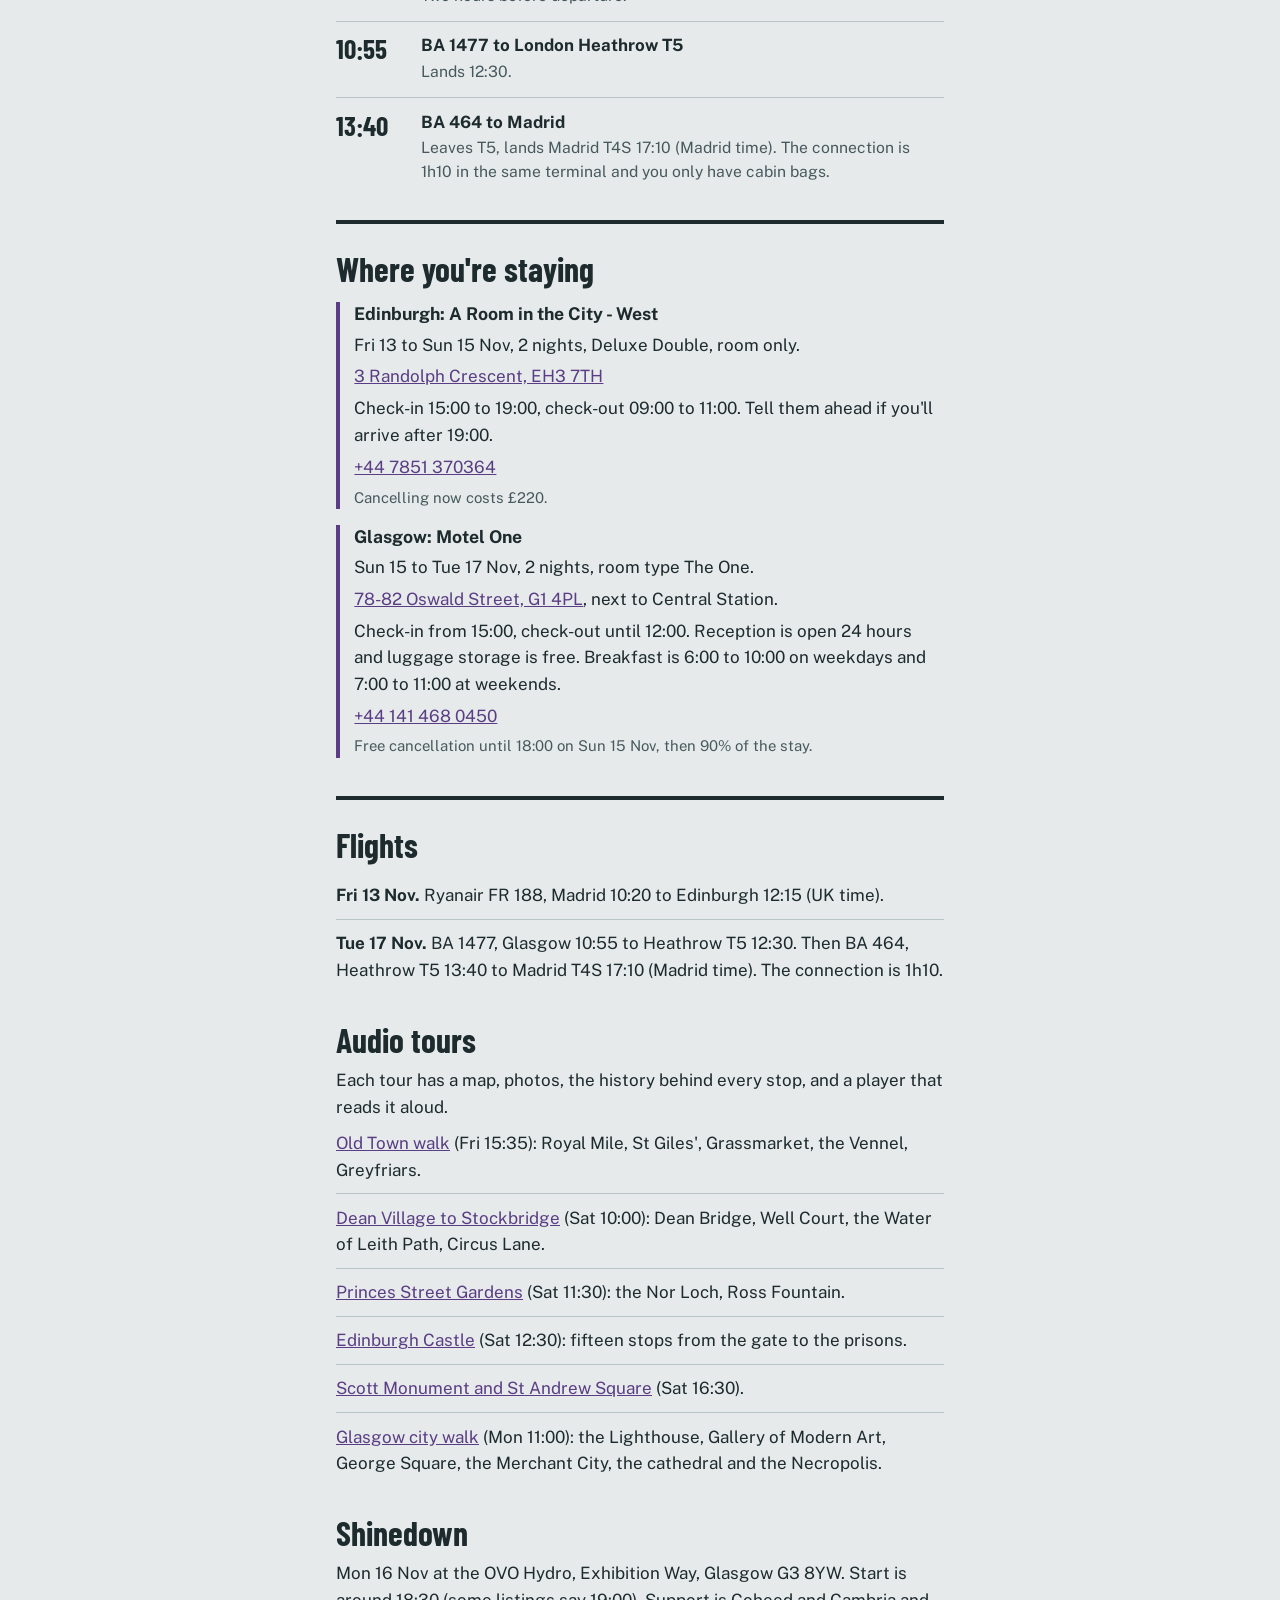
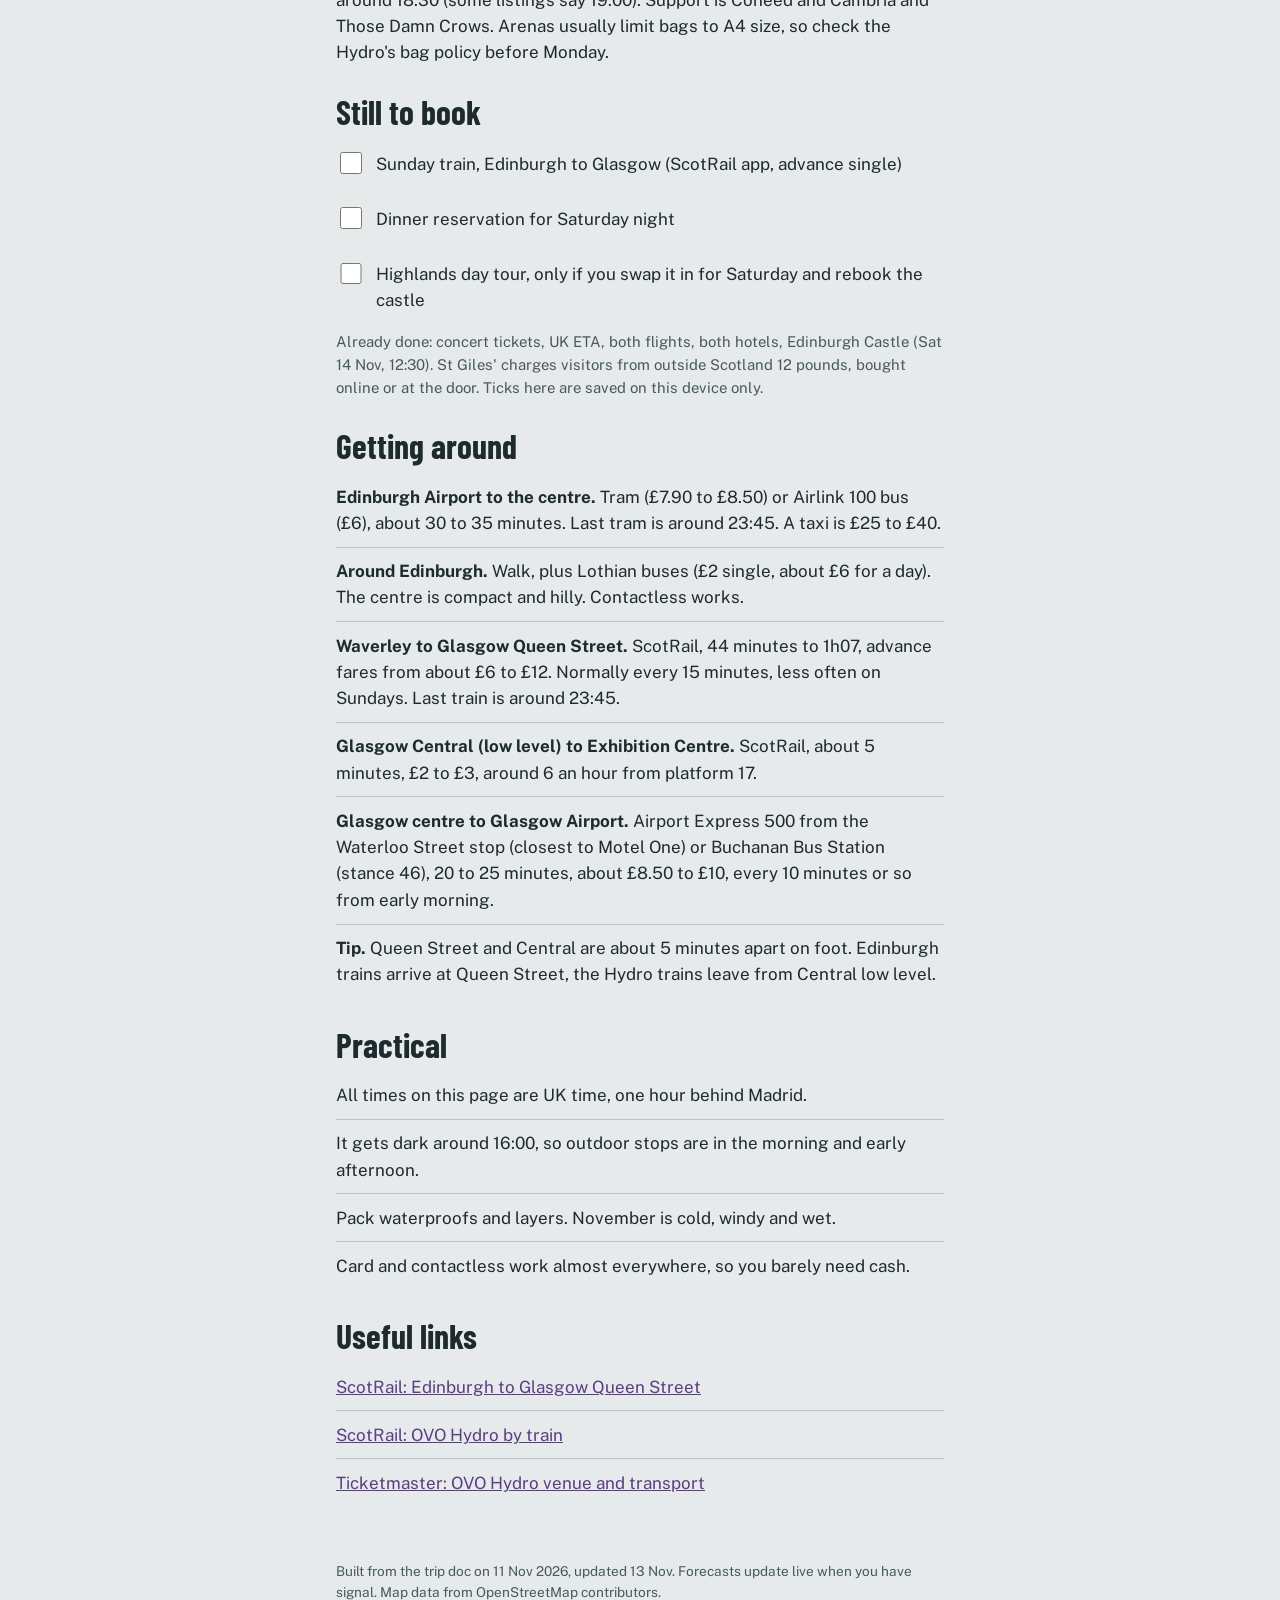
==== commit 24b01073: "Mon: new Glasgow route and audio tour (Lighthouse to Necropolis) Co-Authored-By: Claude Sonnet 5.5 <" ====
--- a/index.html
+++ b/index.html
@@ -91,14 +91,17 @@
     <h2>Glasgow and Shinedown</h2>
   </div>
   <p class="weather"><span class="wx" data-city="gla" data-date="2026-11-16"><b>Glasgow</b> <i class="wxv">loading</i></span></p>
-  <p class="blurb">No packing, no train. Slow start. Check your ticket for the exact start time, listings say 18:30 or 19:00.</p>
-  <div class="mapblock"><p class="maptitle">Glasgow by day</p><div class="map" id="map-mon-0" role="img" aria-label="Map: Glasgow by day"></div><div class="routes"><a class="btn" href="https://www.google.com/maps/dir/Motel%20One%20Glasgow,%2078-82%20Oswald%20Street,%20Glasgow%20G1%204PL/Glasgow%20Cathedral/Glasgow%20Necropolis/Merchant%20City,%20Glasgow/George%20Square,%20Glasgow/Buchanan%20Street,%20Glasgow/The%20Lighthouse,%20Mitchell%20Lane,%20Glasgow/Motel%20One%20Glasgow,%2078-82%20Oswald%20Street,%20Glasgow%20G1%204PL/data=!4m2!4m1!3e2" target="_blank" rel="noopener">Day walk</a></div><p class="mapnote">Routes open in Google Maps.</p></div>
+  <p class="blurb">No packing, no train. Slow start, then a city walk with an audio tour, Mackintosh to the Necropolis. Check your ticket for the exact start time, listings say 18:30 or 19:00.</p>
+  <div class="mapblock"><p class="maptitle">Glasgow by day</p><div class="map" id="map-mon-0" role="img" aria-label="Map: Glasgow by day"></div><div class="routes"><a class="btn" href="https://www.google.com/maps/dir/Motel%20One%20Glasgow,%2078-82%20Oswald%20Street,%20Glasgow%20G1%204PL/The%20Lighthouse,%20Mitchell%20Lane,%20Glasgow/Gallery%20of%20Modern%20Art,%20Royal%20Exchange%20Square,%20Glasgow/George%20Square,%20Glasgow/Merchant%20City,%20Glasgow/Glasgow%20Cathedral/Glasgow%20Necropolis/Motel%20One%20Glasgow,%2078-82%20Oswald%20Street,%20Glasgow%20G1%204PL/data=!4m2!4m1!3e2" target="_blank" rel="noopener">Day walk</a><a class="btn" href="glasgow.html">Audio tour</a></div><p class="mapnote">Routes open in Google Maps.</p></div>
 <div class="mapblock"><p class="maptitle">To the Hydro and back</p><div class="map" id="map-mon-1" role="img" aria-label="Map: To the Hydro and back"></div><div class="routes"><a class="btn" href="https://www.google.com/maps/dir/Glasgow%20Central%20station/OVO%20Hydro,%20Glasgow/data=!4m2!4m1!3e3" target="_blank" rel="noopener">Central to the Hydro (train)</a><a class="btn" href="https://www.google.com/maps/dir/OVO%20Hydro,%20Glasgow/Motel%20One%20Glasgow,%2078-82%20Oswald%20Street,%20Glasgow%20G1%204PL/data=!4m2!4m1!3e2" target="_blank" rel="noopener">Walk home after the show</a></div></div>
   <ol class="timeline">
 <li class="row"><div class="t w">Morning</div><div class="b"><h4><span class="pin">1</span>Slow start</h4></div></li>
-<li class="row"><div class="t">10:30</div><div class="b"><h4><span class="pin">2</span><span class="pin">3</span>Glasgow Cathedral and the Necropolis</h4><p>Both free. Best views of the city early.</p></div></li>
-<li class="row"><div class="t">12:30</div><div class="b"><h4><span class="pin">4</span>Lunch in Merchant City</h4></div></li>
-<li class="row"><div class="t">14:00</div><div class="b"><h4><span class="pin">5</span><span class="pin">6</span><span class="pin">7</span>George Square, Buchanan Street, The Lighthouse</h4><p>The Lighthouse is a Mackintosh building with a rooftop view.</p></div></li>
+<li class="row"><div class="t">11:00</div><div class="b"><h4><span class="pin">2</span><a class="plink" href="glasgow.html#s1">The Lighthouse</a></h4><p>Mackintosh's first public building, free, open from 10:30. Take the lift or the 136 steps for the view.</p></div></li>
+<li class="row"><div class="t">11:45</div><div class="b"><h4><span class="pin">3</span><a class="plink" href="glasgow.html#s2">Gallery of Modern Art and the Duke of Wellington</a></h4><p>The statue with the traffic cone, on Royal Exchange Square.</p></div></li>
+<li class="row"><div class="t">12:05</div><div class="b"><h4><span class="pin">4</span><a class="plink" href="glasgow.html#s3">George Square and the City Chambers</a></h4><p>Free City Chambers tours are weekdays at 10:30 and 14:30, so the outside only today.</p></div></li>
+<li class="row"><div class="t">12:30</div><div class="b"><h4><span class="pin">5</span><a class="plink" href="glasgow.html#s4">Lunch in the Merchant City</a></h4><p>Then walk east to Glasgow Cross and up the High Street, about 20 minutes.</p></div></li>
+<li class="row"><div class="t">13:45</div><div class="b"><h4><span class="pin">6</span><a class="plink" href="glasgow.html#s5">Glasgow Cathedral</a></h4><p>Free. Open 10:00 to 16:00, last entry around 15:00, lower church shuts about 15:15.</p></div></li>
+<li class="row"><div class="t">14:30</div><div class="b"><h4><span class="pin">7</span><a class="plink" href="glasgow.html#s6">Glasgow Necropolis</a></h4><p>The hill behind the cathedral, with the John Knox column and the best view in town. Be down by about 15:30, before dusk.</p></div></li>
 <li class="row"><div class="t">15:30</div><div class="b"><h4>Back to the hotel to rest</h4></div></li>
 <li class="row"><div class="t">16:30</div><div class="b"><h4>Early dinner</h4><p>Near Glasgow Central, or in Finnieston right next to the Hydro, which has lots of good restaurants. If you eat in Finnieston, skip the train and walk.</p></div></li>
 <li class="row"><div class="t">17:30</div><div class="b"><h4><span class="pin">8</span><span class="pin">9</span>Train from Central to Exhibition Centre</h4><p>Low-level platform 17, about 5 minutes, roughly every 10 minutes. Then a 5 to 7 minute covered walk to the Hydro.</p></div></li>
@@ -160,6 +163,7 @@
     <li><a href="gardens.html">Princes Street Gardens</a> (Sat 11:30): the Nor Loch, Ross Fountain.</li>
     <li><a href="castle.html">Edinburgh Castle</a> (Sat 12:30): fifteen stops from the gate to the prisons.</li>
     <li><a href="evening.html">Scott Monument and St Andrew Square</a> (Sat 16:30).</li>
+    <li><a href="glasgow.html">Glasgow city walk</a> (Mon 11:00): the Lighthouse, Gallery of Modern Art, George Square, the Merchant City, the cathedral and the Necropolis.</li>
   </ul>
 
   <h2>Shinedown</h2>
@@ -200,7 +204,7 @@
 </section>
 </main>
 <footer>Built from the trip doc on 11 Nov 2026, updated 13 Nov. Forecasts update live when you have signal. Map data from OpenStreetMap contributors.</footer>
-<script type="application/json" id="data">{"maps": [{"id": "map-fri-0", "pins": [{"n": 1, "name": "A Room in the City - West", "lat": 55.952, "lng": -3.2085}, {"n": 2, "name": "St Giles' Cathedral", "lat": 55.9495, "lng": -3.1909, "href": "oldtown.html#s1"}, {"n": 3, "name": "Grassmarket", "lat": 55.9476, "lng": -3.1963, "href": "oldtown.html#s3"}, {"n": 4, "name": "The Vennel viewpoint", "lat": 55.9469, "lng": -3.1972, "href": "oldtown.html#s5"}, {"n": 5, "name": "Greyfriars Kirkyard", "lat": 55.9467, "lng": -3.1922, "href": "oldtown.html#s6"}]}, {"id": "map-sat-0", "pins": [{"n": 1, "name": "A Room in the City - West", "lat": 55.952, "lng": -3.2085}, {"n": 2, "name": "Dean Village", "lat": 55.9524, "lng": -3.2176, "href": "westend.html#s1"}, {"n": 3, "name": "Water of Leith Path", "lat": 55.9553, "lng": -3.2145, "href": "westend.html#s3"}, {"n": 4, "name": "Stockbridge", "lat": 55.9597, "lng": -3.2086, "href": "westend.html#s5"}, {"n": 5, "name": "Circus Lane", "lat": 55.9587, "lng": -3.2058, "href": "westend.html#s5"}, {"n": 6, "name": "Edinburgh Castle", "lat": 55.9486, "lng": -3.1999, "href": "castle.html"}]}, {"id": "map-sat-1", "pins": [{"n": 7, "name": "Calton Hill", "lat": 55.9556, "lng": -3.1824}, {"n": 8, "name": "Scott Monument", "lat": 55.9524, "lng": -3.1933, "href": "evening.html#s1"}, {"n": 9, "name": "St Andrew Square", "lat": 55.9542, "lng": -3.1931, "href": "evening.html#s1"}]}, {"id": "map-sun-0", "pins": [{"n": 1, "name": "A Room in the City - West (bags)", "lat": 55.952, "lng": -3.2085}, {"n": 2, "name": "National Museum of Scotland", "lat": 55.9471, "lng": -3.1904}, {"n": 3, "name": "Edinburgh Waverley", "lat": 55.9521, "lng": -3.1896}]}, {"id": "map-sun-1", "pins": [{"n": 4, "name": "Glasgow Queen Street", "lat": 55.8624, "lng": -4.2511}, {"n": 5, "name": "Motel One Glasgow", "lat": 55.858203, "lng": -4.259565}]}, {"id": "map-mon-0", "pins": [{"n": 1, "name": "Motel One Glasgow", "lat": 55.858203, "lng": -4.259565}, {"n": 2, "name": "Glasgow Cathedral", "lat": 55.8618, "lng": -4.2347}, {"n": 3, "name": "Glasgow Necropolis", "lat": 55.8629, "lng": -4.2322}, {"n": 4, "name": "Merchant City", "lat": 55.8588, "lng": -4.2437}, {"n": 5, "name": "George Square", "lat": 55.8614, "lng": -4.25}, {"n": 6, "name": "Buchanan Street", "lat": 55.8622, "lng": -4.2534}, {"n": 7, "name": "The Lighthouse", "lat": 55.8604, "lng": -4.2551}]}, {"id": "map-mon-1", "pins": [{"n": 8, "name": "Glasgow Central", "lat": 55.8587, "lng": -4.2582}, {"n": 9, "name": "Exhibition Centre station", "lat": 55.8613, "lng": -4.2848}, {"n": 10, "name": "OVO Hydro", "lat": 55.8603, "lng": -4.2861}, {"n": 11, "name": "Motel One Glasgow", "lat": 55.858203, "lng": -4.259565}]}, {"id": "map-tue-0", "pins": [{"n": 1, "name": "Motel One Glasgow", "lat": 55.858203, "lng": -4.259565}, {"n": 2, "name": "Waterloo Street stop (approx.)", "lat": 55.8612, "lng": -4.2605}]}], "events": [{"ts": "2026-11-13T09:20:00Z", "when": "10:20", "place": "Fly Madrid to Edinburgh", "day": "Fri 13 Nov"}, {"ts": "2026-11-13T12:15:00Z", "when": "12:15", "place": "Land at Edinburgh Airport", "day": "Fri 13 Nov"}, {"ts": "2026-11-13T14:45:00Z", "when": "~14:45", "place": "Drop bags at the hotel", "day": "Fri 13 Nov"}, {"ts": "2026-11-13T15:35:00Z", "when": "15:35", "place": "Royal Mile and the Heart of Midlothian", "day": "Fri 13 Nov"}, {"ts": "2026-11-13T15:40:00Z", "when": "15:40", "place": "St Giles' Cathedral", "day": "Fri 13 Nov"}, {"ts": "2026-11-13T16:15:00Z", "when": "16:15", "place": "Victoria Street and the Grassmarket", "day": "Fri 13 Nov"}, {"ts": "2026-11-13T16:45:00Z", "when": "16:45", "place": "The Vennel viewpoint", "day": "Fri 13 Nov"}, {"ts": "2026-11-13T17:00:00Z", "when": "17:00", "place": "Greyfriars Kirkyard and Bobby", "day": "Fri 13 Nov"}, {"ts": "2026-11-14T10:30:00Z", "when": "10:30", "place": "Dean Village", "day": "Sat 14 Nov"}, {"ts": "2026-11-14T10:55:00Z", "when": "10:55", "place": "Water of Leith Path to Stockbridge", "day": "Sat 14 Nov"}, {"ts": "2026-11-14T11:25:00Z", "when": "11:25", "place": "Stockbridge and Circus Lane", "day": "Sat 14 Nov"}, {"ts": "2026-11-14T11:50:00Z", "when": "11:50", "place": "Walk to the castle", "day": "Sat 14 Nov"}, {"ts": "2026-11-14T12:30:00Z", "when": "12:30", "place": "Edinburgh Castle", "day": "Sat 14 Nov"}, {"ts": "2026-11-14T15:15:00Z", "when": "15:15", "place": "Walk to Calton Hill", "day": "Sat 14 Nov"}, {"ts": "2026-11-14T16:30:00Z", "when": "16:30", "place": "Scott Monument and St Andrew Square", "day": "Sat 14 Nov"}, {"ts": "2026-11-15T09:30:00Z", "when": "09:30", "place": "Breakfast, check out, leave the bags", "day": "Sun 15 Nov"}, {"ts": "2026-11-15T10:00:00Z", "when": "10:00", "place": "National Museum of Scotland", "day": "Sun 15 Nov"}, {"ts": "2026-11-15T13:15:00Z", "when": "13:15", "place": "Collect the bags at the hotel", "day": "Sun 15 Nov"}, {"ts": "2026-11-15T14:00:00Z", "when": "14:00", "place": "Train from Waverley to Glasgow Queen Street", "day": "Sun 15 Nov"}, {"ts": "2026-11-15T16:00:00Z", "when": "~16:00", "place": "Arrive in Glasgow, check in", "day": "Sun 15 Nov"}, {"ts": "2026-11-16T10:30:00Z", "when": "10:30", "place": "Glasgow Cathedral and the Necropolis", "day": "Mon 16 Nov"}, {"ts": "2026-11-16T12:30:00Z", "when": "12:30", "place": "Lunch in Merchant City", "day": "Mon 16 Nov"}, {"ts": "2026-11-16T14:00:00Z", "when": "14:00", "place": "George Square, Buchanan Street, The Lighthouse", "day": "Mon 16 Nov"}, {"ts": "2026-11-16T15:30:00Z", "when": "15:30", "place": "Back to the hotel to rest", "day": "Mon 16 Nov"}, {"ts": "2026-11-16T16:30:00Z", "when": "16:30", "place": "Early dinner", "day": "Mon 16 Nov"}, {"ts": "2026-11-16T17:30:00Z", "when": "17:30", "place": "Train from Central to Exhibition Centre", "day": "Mon 16 Nov"}, {"ts": "2026-11-16T18:30:00Z", "when": "18:30", "place": "Doors and first act", "day": "Mon 16 Nov"}, {"ts": "2026-11-16T23:00:00Z", "when": "23:00", "place": "Getting back after the show", "day": "Mon 16 Nov"}, {"ts": "2026-11-17T07:30:00Z", "when": "07:30", "place": "Breakfast and check out", "day": "Tue 17 Nov"}, {"ts": "2026-11-17T08:00:00Z", "when": "~08:00", "place": "Airport Express 500 to Glasgow Airport", "day": "Tue 17 Nov"}, {"ts": "2026-11-17T09:00:00Z", "when": "~09:00", "place": "At Glasgow Airport", "day": "Tue 17 Nov"}, {"ts": "2026-11-17T10:55:00Z", "when": "10:55", "place": "BA 1477 to London Heathrow T5", "day": "Tue 17 Nov"}, {"ts": "2026-11-17T13:40:00Z", "when": "13:40", "place": "BA 464 to Madrid", "day": "Tue 17 Nov"}], "weather": {"edi": {"2026-11-13": [6.9, 1.5, 5], "2026-11-14": [9.3, 4.8, 10], "2026-11-15": [7.8, 3.7, 45], "2026-11-16": [6.2, 2.6, 0], "2026-11-17": [6.3, 3.7, 65]}, "gla": {"2026-11-13": [6.5, -1.0, 10], "2026-11-14": [9.2, 4.9, 15], "2026-11-15": [7.7, 2.3, 50], "2026-11-16": [5.9, 1.0, 0], "2026-11-17": [5.7, 1.6, 70]}}, "trip": {"start": "2026-11-13T09:20:00Z", "end": "2026-11-17T17:10:00Z"}}</script>
+<script type="application/json" id="data">{"maps": [{"id": "map-fri-0", "pins": [{"n": 1, "name": "A Room in the City - West", "lat": 55.952, "lng": -3.2085}, {"n": 2, "name": "St Giles' Cathedral", "lat": 55.9495, "lng": -3.1909, "href": "oldtown.html#s1"}, {"n": 3, "name": "Grassmarket", "lat": 55.9476, "lng": -3.1963, "href": "oldtown.html#s3"}, {"n": 4, "name": "The Vennel viewpoint", "lat": 55.9469, "lng": -3.1972, "href": "oldtown.html#s5"}, {"n": 5, "name": "Greyfriars Kirkyard", "lat": 55.9467, "lng": -3.1922, "href": "oldtown.html#s6"}]}, {"id": "map-sat-0", "pins": [{"n": 1, "name": "A Room in the City - West", "lat": 55.952, "lng": -3.2085}, {"n": 2, "name": "Dean Village", "lat": 55.9524, "lng": -3.2176, "href": "westend.html#s1"}, {"n": 3, "name": "Water of Leith Path", "lat": 55.9553, "lng": -3.2145, "href": "westend.html#s3"}, {"n": 4, "name": "Stockbridge", "lat": 55.9597, "lng": -3.2086, "href": "westend.html#s5"}, {"n": 5, "name": "Circus Lane", "lat": 55.9587, "lng": -3.2058, "href": "westend.html#s5"}, {"n": 6, "name": "Edinburgh Castle", "lat": 55.9486, "lng": -3.1999, "href": "castle.html"}]}, {"id": "map-sat-1", "pins": [{"n": 7, "name": "Calton Hill", "lat": 55.9556, "lng": -3.1824}, {"n": 8, "name": "Scott Monument", "lat": 55.9524, "lng": -3.1933, "href": "evening.html#s1"}, {"n": 9, "name": "St Andrew Square", "lat": 55.9542, "lng": -3.1931, "href": "evening.html#s1"}]}, {"id": "map-sun-0", "pins": [{"n": 1, "name": "A Room in the City - West (bags)", "lat": 55.952, "lng": -3.2085}, {"n": 2, "name": "National Museum of Scotland", "lat": 55.9471, "lng": -3.1904}, {"n": 3, "name": "Edinburgh Waverley", "lat": 55.9521, "lng": -3.1896}]}, {"id": "map-sun-1", "pins": [{"n": 4, "name": "Glasgow Queen Street", "lat": 55.8624, "lng": -4.2511}, {"n": 5, "name": "Motel One Glasgow", "lat": 55.858203, "lng": -4.259565}]}, {"id": "map-mon-0", "pins": [{"n": 1, "name": "Motel One Glasgow", "lat": 55.858203, "lng": -4.259565}, {"n": 2, "name": "The Lighthouse", "lat": 55.8604, "lng": -4.2551, "href": "glasgow.html#s1"}, {"n": 3, "name": "Gallery of Modern Art", "lat": 55.8601, "lng": -4.2524, "href": "glasgow.html#s2"}, {"n": 4, "name": "George Square", "lat": 55.8614, "lng": -4.25, "href": "glasgow.html#s3"}, {"n": 5, "name": "Merchant City", "lat": 55.8588, "lng": -4.2437, "href": "glasgow.html#s4"}, {"n": 6, "name": "Glasgow Cathedral", "lat": 55.8618, "lng": -4.2347, "href": "glasgow.html#s5"}, {"n": 7, "name": "Glasgow Necropolis", "lat": 55.8629, "lng": -4.2322, "href": "glasgow.html#s6"}]}, {"id": "map-mon-1", "pins": [{"n": 8, "name": "Glasgow Central", "lat": 55.8587, "lng": -4.2582}, {"n": 9, "name": "Exhibition Centre station", "lat": 55.8613, "lng": -4.2848}, {"n": 10, "name": "OVO Hydro", "lat": 55.8603, "lng": -4.2861}, {"n": 11, "name": "Motel One Glasgow", "lat": 55.858203, "lng": -4.259565}]}, {"id": "map-tue-0", "pins": [{"n": 1, "name": "Motel One Glasgow", "lat": 55.858203, "lng": -4.259565}, {"n": 2, "name": "Waterloo Street stop (approx.)", "lat": 55.8612, "lng": -4.2605}]}], "events": [{"ts": "2026-11-13T09:20:00Z", "when": "10:20", "place": "Fly Madrid to Edinburgh", "day": "Fri 13 Nov"}, {"ts": "2026-11-13T12:15:00Z", "when": "12:15", "place": "Land at Edinburgh Airport", "day": "Fri 13 Nov"}, {"ts": "2026-11-13T14:45:00Z", "when": "~14:45", "place": "Drop bags at the hotel", "day": "Fri 13 Nov"}, {"ts": "2026-11-13T15:35:00Z", "when": "15:35", "place": "Royal Mile and the Heart of Midlothian", "day": "Fri 13 Nov"}, {"ts": "2026-11-13T15:40:00Z", "when": "15:40", "place": "St Giles' Cathedral", "day": "Fri 13 Nov"}, {"ts": "2026-11-13T16:15:00Z", "when": "16:15", "place": "Victoria Street and the Grassmarket", "day": "Fri 13 Nov"}, {"ts": "2026-11-13T16:45:00Z", "when": "16:45", "place": "The Vennel viewpoint", "day": "Fri 13 Nov"}, {"ts": "2026-11-13T17:00:00Z", "when": "17:00", "place": "Greyfriars Kirkyard and Bobby", "day": "Fri 13 Nov"}, {"ts": "2026-11-14T10:30:00Z", "when": "10:30", "place": "Dean Village", "day": "Sat 14 Nov"}, {"ts": "2026-11-14T10:55:00Z", "when": "10:55", "place": "Water of Leith Path to Stockbridge", "day": "Sat 14 Nov"}, {"ts": "2026-11-14T11:25:00Z", "when": "11:25", "place": "Stockbridge and Circus Lane", "day": "Sat 14 Nov"}, {"ts": "2026-11-14T11:50:00Z", "when": "11:50", "place": "Walk to the castle", "day": "Sat 14 Nov"}, {"ts": "2026-11-14T12:30:00Z", "when": "12:30", "place": "Edinburgh Castle", "day": "Sat 14 Nov"}, {"ts": "2026-11-14T15:15:00Z", "when": "15:15", "place": "Walk to Calton Hill", "day": "Sat 14 Nov"}, {"ts": "2026-11-14T16:30:00Z", "when": "16:30", "place": "Scott Monument and St Andrew Square", "day": "Sat 14 Nov"}, {"ts": "2026-11-15T09:30:00Z", "when": "09:30", "place": "Breakfast, check out, leave the bags", "day": "Sun 15 Nov"}, {"ts": "2026-11-15T10:00:00Z", "when": "10:00", "place": "National Museum of Scotland", "day": "Sun 15 Nov"}, {"ts": "2026-11-15T13:15:00Z", "when": "13:15", "place": "Collect the bags at the hotel", "day": "Sun 15 Nov"}, {"ts": "2026-11-15T14:00:00Z", "when": "14:00", "place": "Train from Waverley to Glasgow Queen Street", "day": "Sun 15 Nov"}, {"ts": "2026-11-15T16:00:00Z", "when": "~16:00", "place": "Arrive in Glasgow, check in", "day": "Sun 15 Nov"}, {"ts": "2026-11-16T11:00:00Z", "when": "11:00", "place": "The Lighthouse", "day": "Mon 16 Nov"}, {"ts": "2026-11-16T11:45:00Z", "when": "11:45", "place": "Gallery of Modern Art and the Duke of Wellington", "day": "Mon 16 Nov"}, {"ts": "2026-11-16T12:05:00Z", "when": "12:05", "place": "George Square and the City Chambers", "day": "Mon 16 Nov"}, {"ts": "2026-11-16T12:30:00Z", "when": "12:30", "place": "Lunch in the Merchant City", "day": "Mon 16 Nov"}, {"ts": "2026-11-16T13:45:00Z", "when": "13:45", "place": "Glasgow Cathedral", "day": "Mon 16 Nov"}, {"ts": "2026-11-16T14:30:00Z", "when": "14:30", "place": "Glasgow Necropolis", "day": "Mon 16 Nov"}, {"ts": "2026-11-16T15:30:00Z", "when": "15:30", "place": "Back to the hotel to rest", "day": "Mon 16 Nov"}, {"ts": "2026-11-16T16:30:00Z", "when": "16:30", "place": "Early dinner", "day": "Mon 16 Nov"}, {"ts": "2026-11-16T17:30:00Z", "when": "17:30", "place": "Train from Central to Exhibition Centre", "day": "Mon 16 Nov"}, {"ts": "2026-11-16T18:30:00Z", "when": "18:30", "place": "Doors and first act", "day": "Mon 16 Nov"}, {"ts": "2026-11-16T23:00:00Z", "when": "23:00", "place": "Getting back after the show", "day": "Mon 16 Nov"}, {"ts": "2026-11-17T07:30:00Z", "when": "07:30", "place": "Breakfast and check out", "day": "Tue 17 Nov"}, {"ts": "2026-11-17T08:00:00Z", "when": "~08:00", "place": "Airport Express 500 to Glasgow Airport", "day": "Tue 17 Nov"}, {"ts": "2026-11-17T09:00:00Z", "when": "~09:00", "place": "At Glasgow Airport", "day": "Tue 17 Nov"}, {"ts": "2026-11-17T10:55:00Z", "when": "10:55", "place": "BA 1477 to London Heathrow T5", "day": "Tue 17 Nov"}, {"ts": "2026-11-17T13:40:00Z", "when": "13:40", "place": "BA 464 to Madrid", "day": "Tue 17 Nov"}], "weather": {"edi": {"2026-11-13": [6.9, 1.5, 5], "2026-11-14": [9.3, 4.8, 10], "2026-11-15": [7.8, 3.7, 45], "2026-11-16": [6.2, 2.6, 0], "2026-11-17": [6.3, 3.7, 65]}, "gla": {"2026-11-13": [6.5, -1.0, 10], "2026-11-14": [9.2, 4.9, 15], "2026-11-15": [7.7, 2.3, 50], "2026-11-16": [5.9, 1.0, 0], "2026-11-17": [5.7, 1.6, 70]}}, "trip": {"start": "2026-11-13T09:20:00Z", "end": "2026-11-17T17:10:00Z"}}</script>
 <script src="vendor/leaflet/leaflet.js"></script>
 <script src="app.js"></script>
 </body>
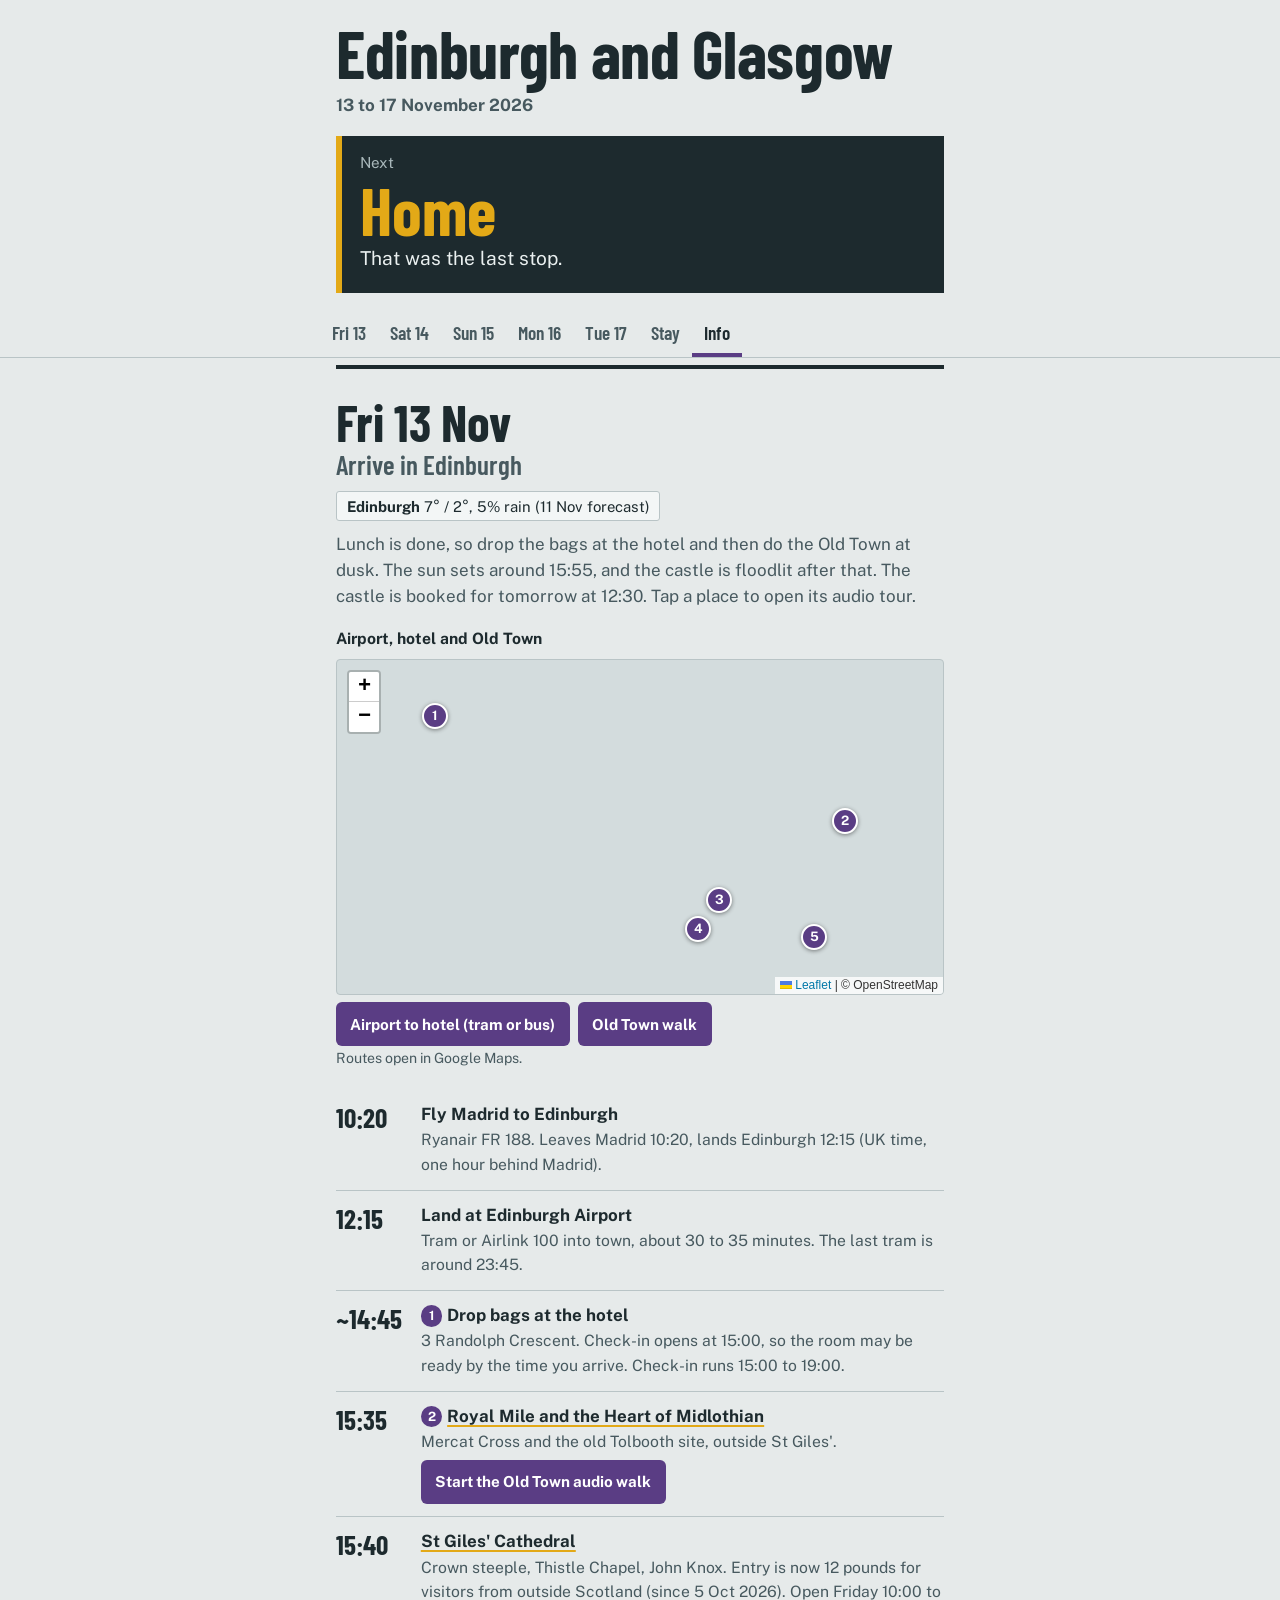
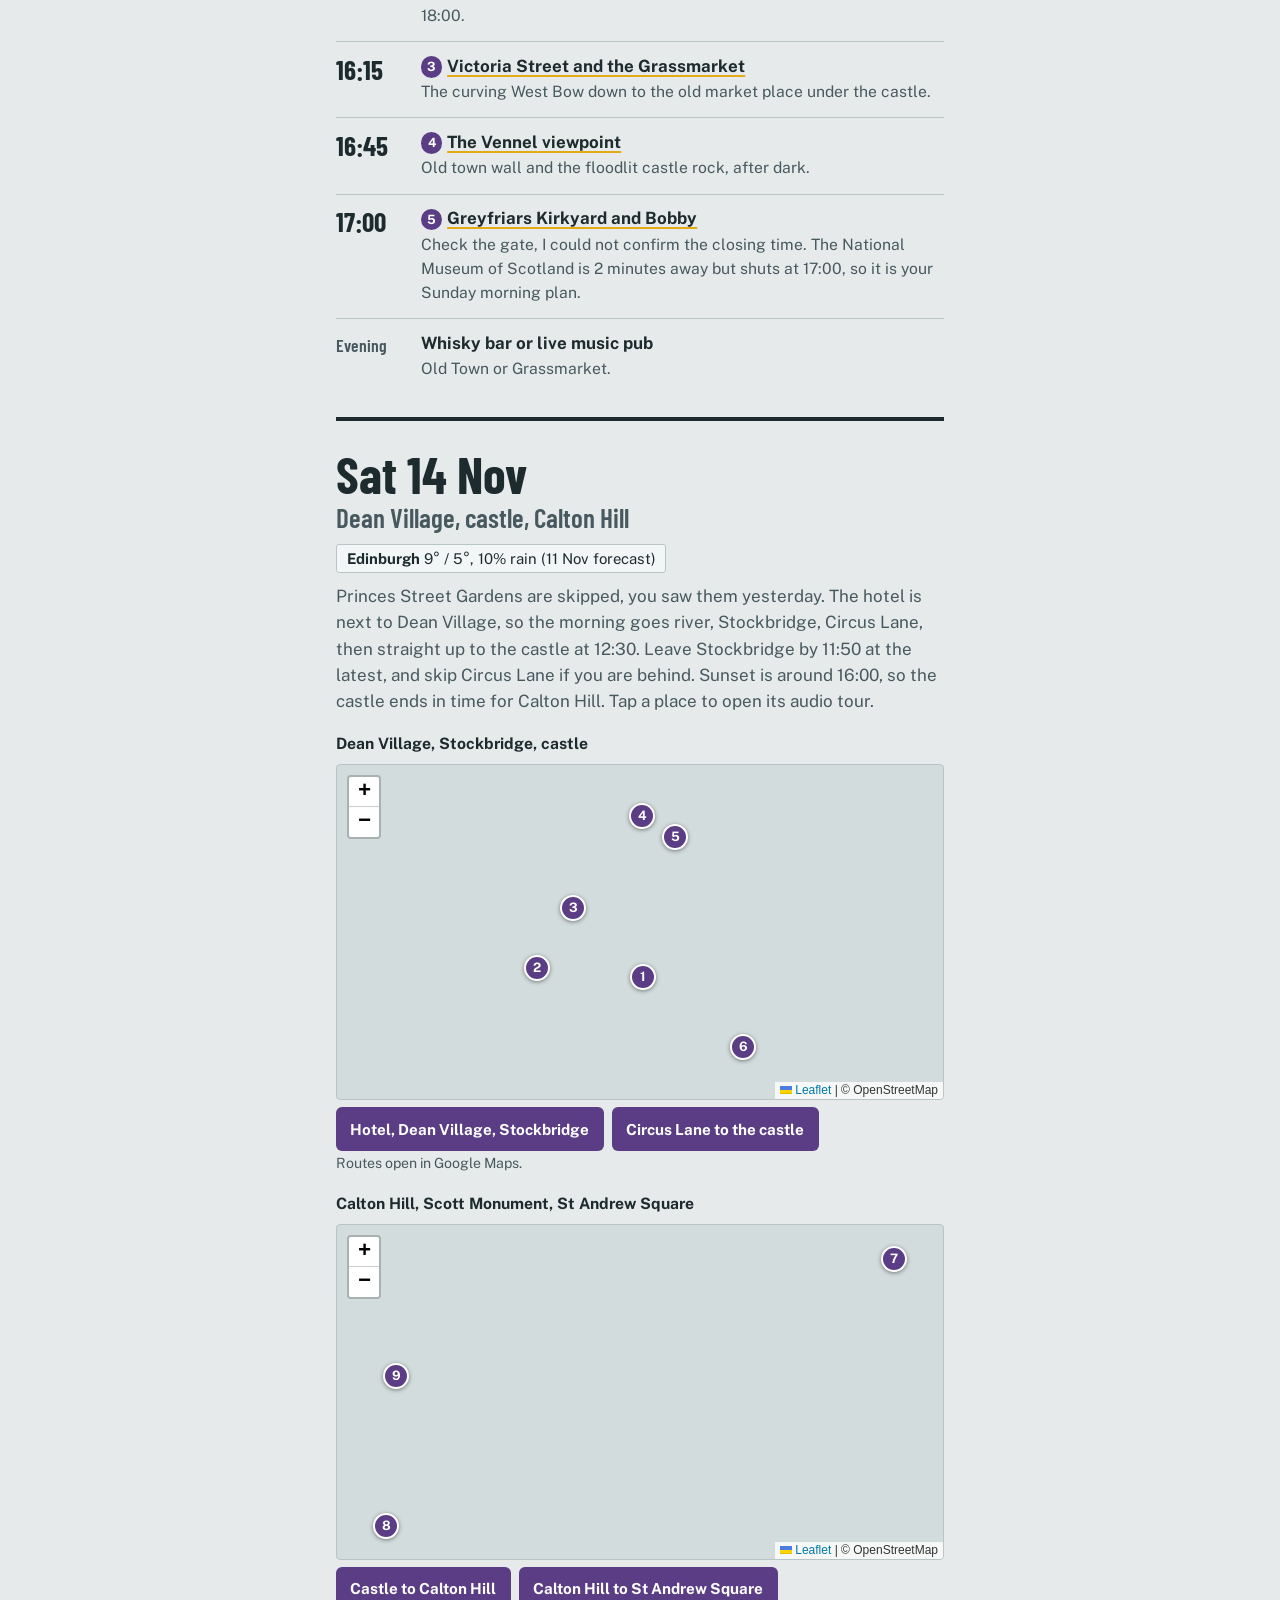
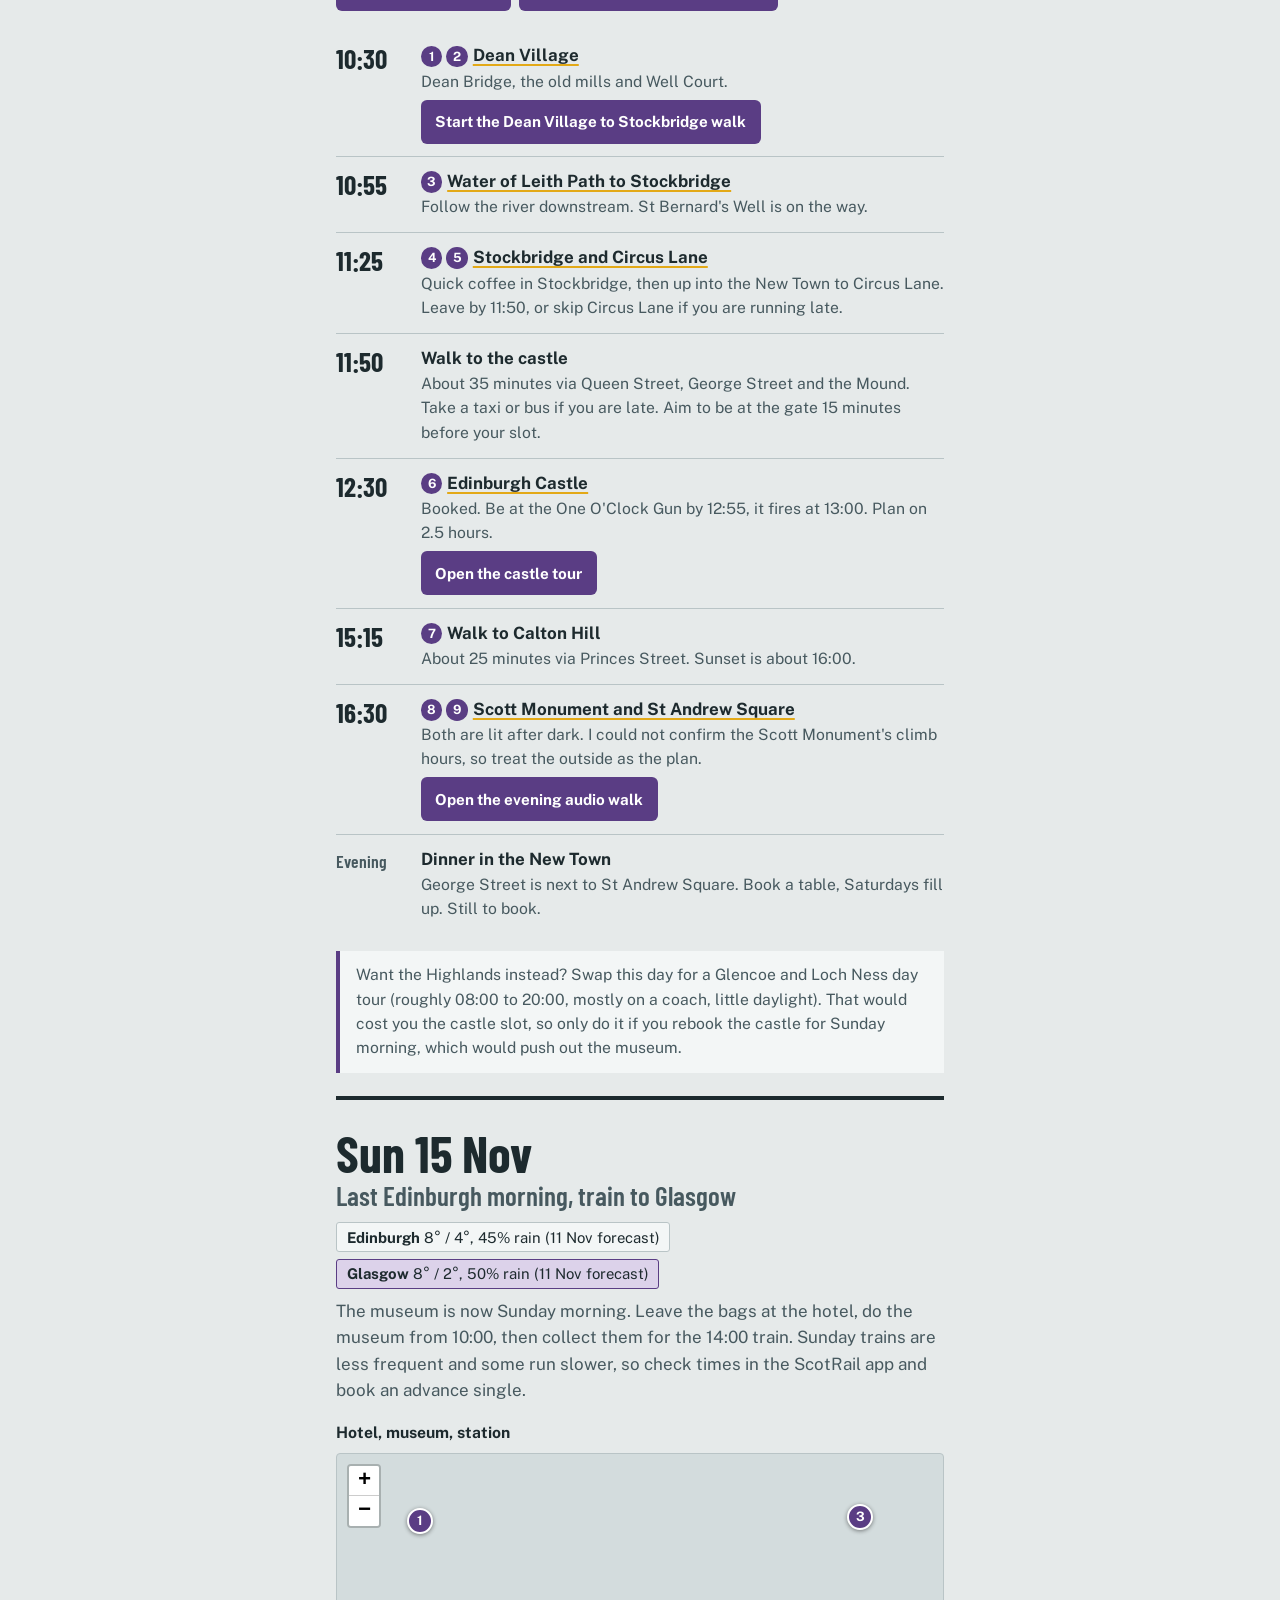
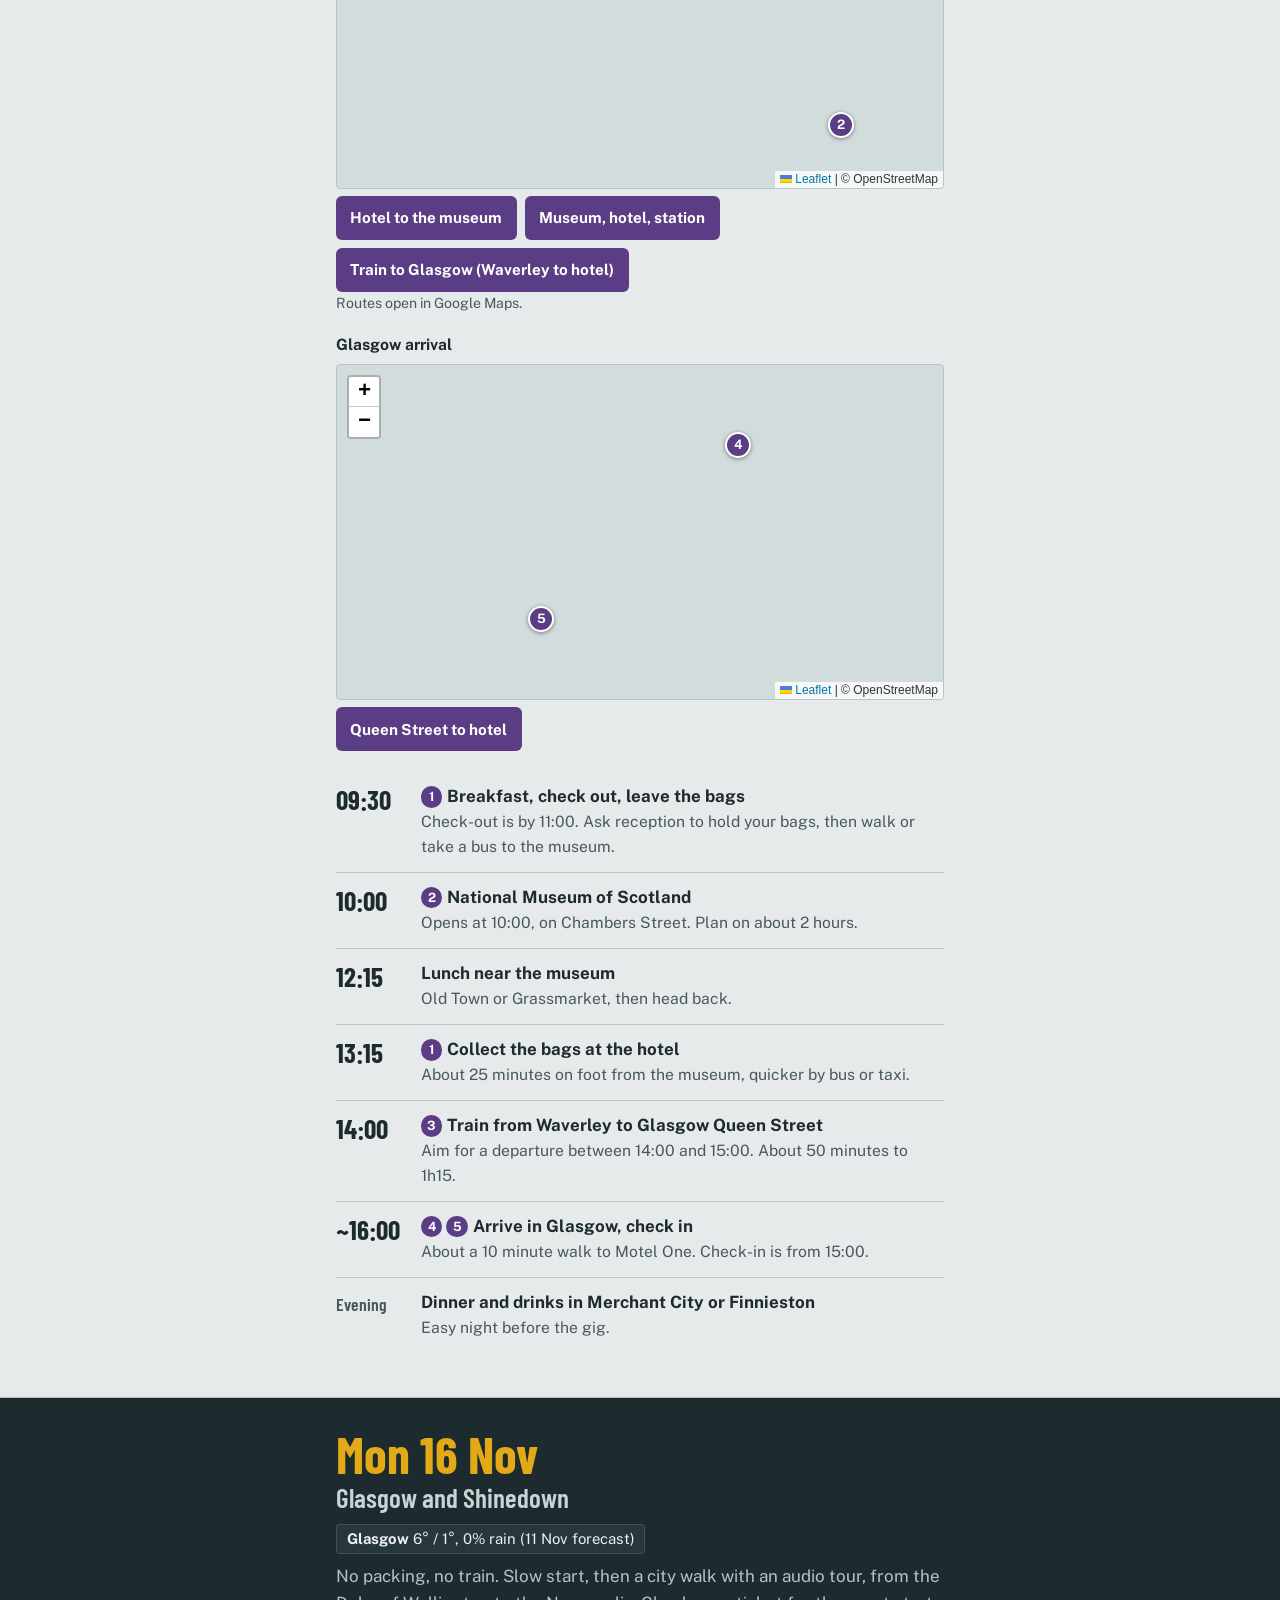
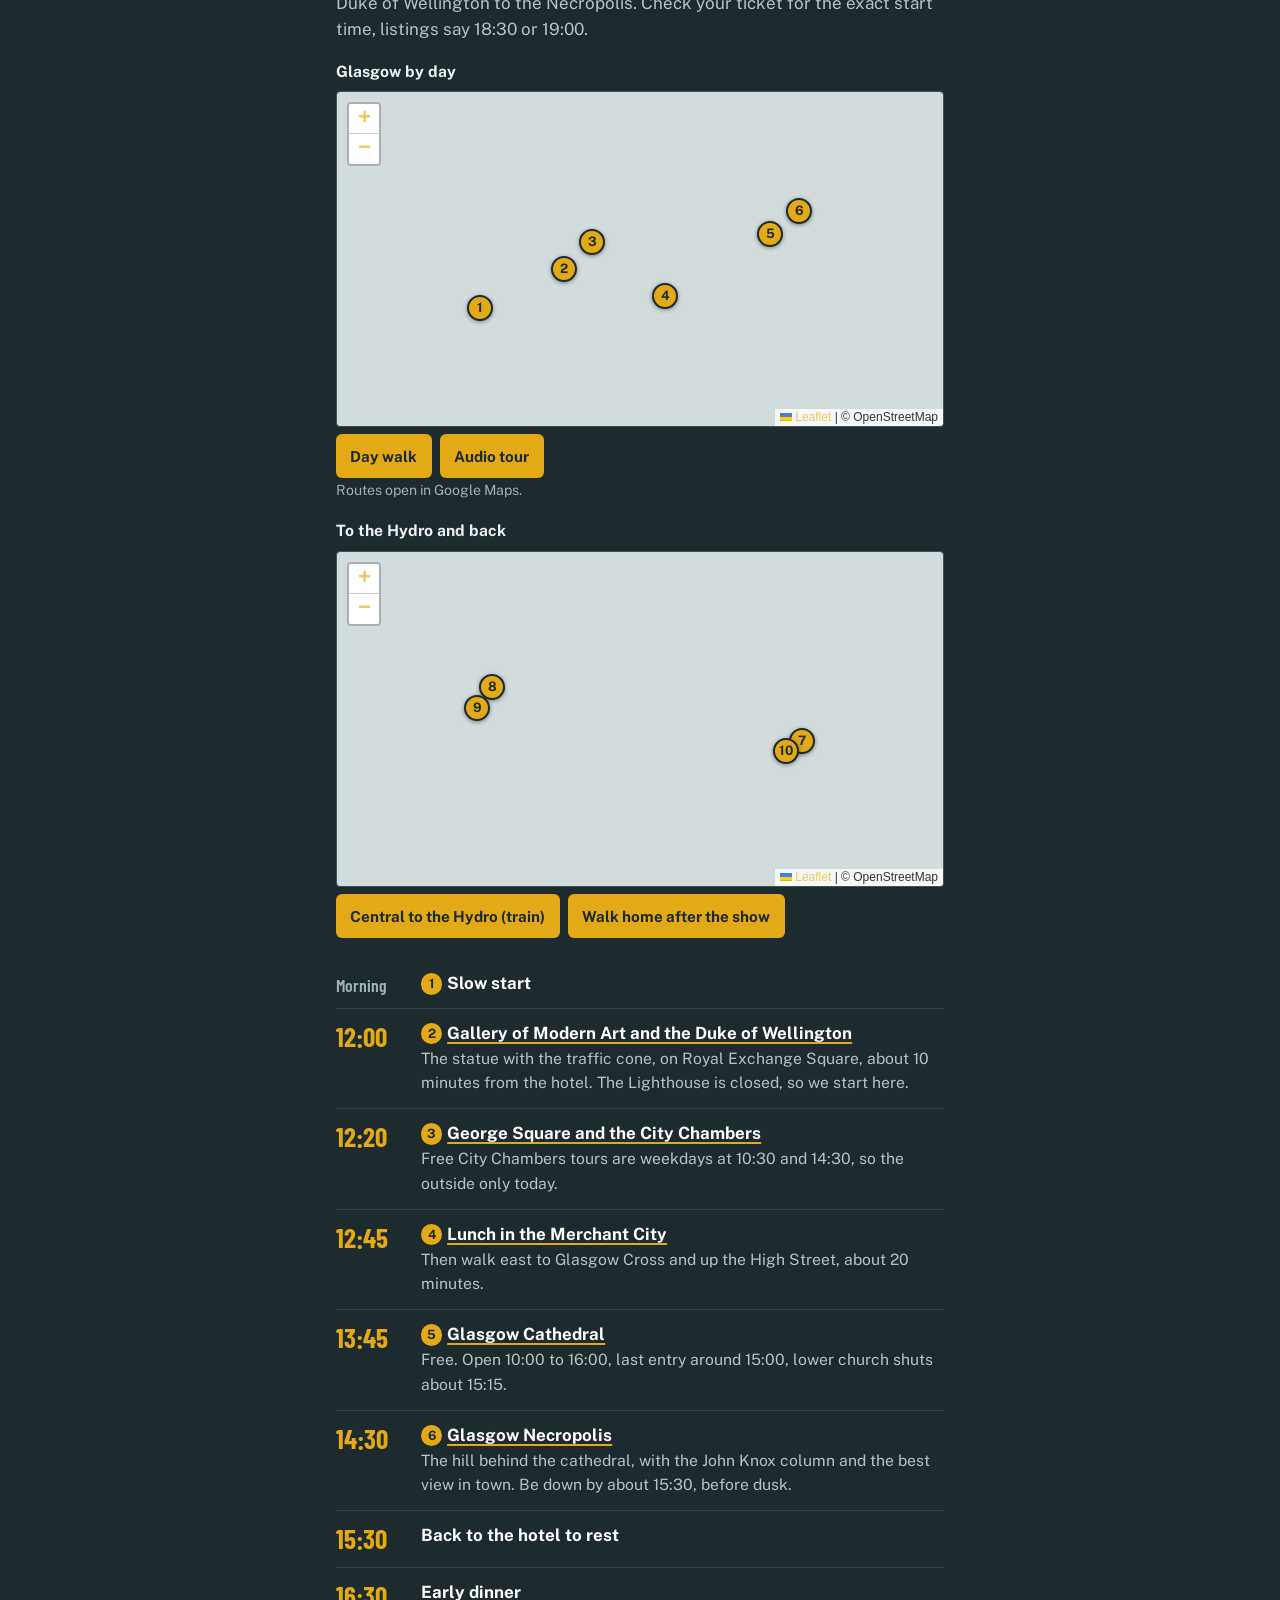
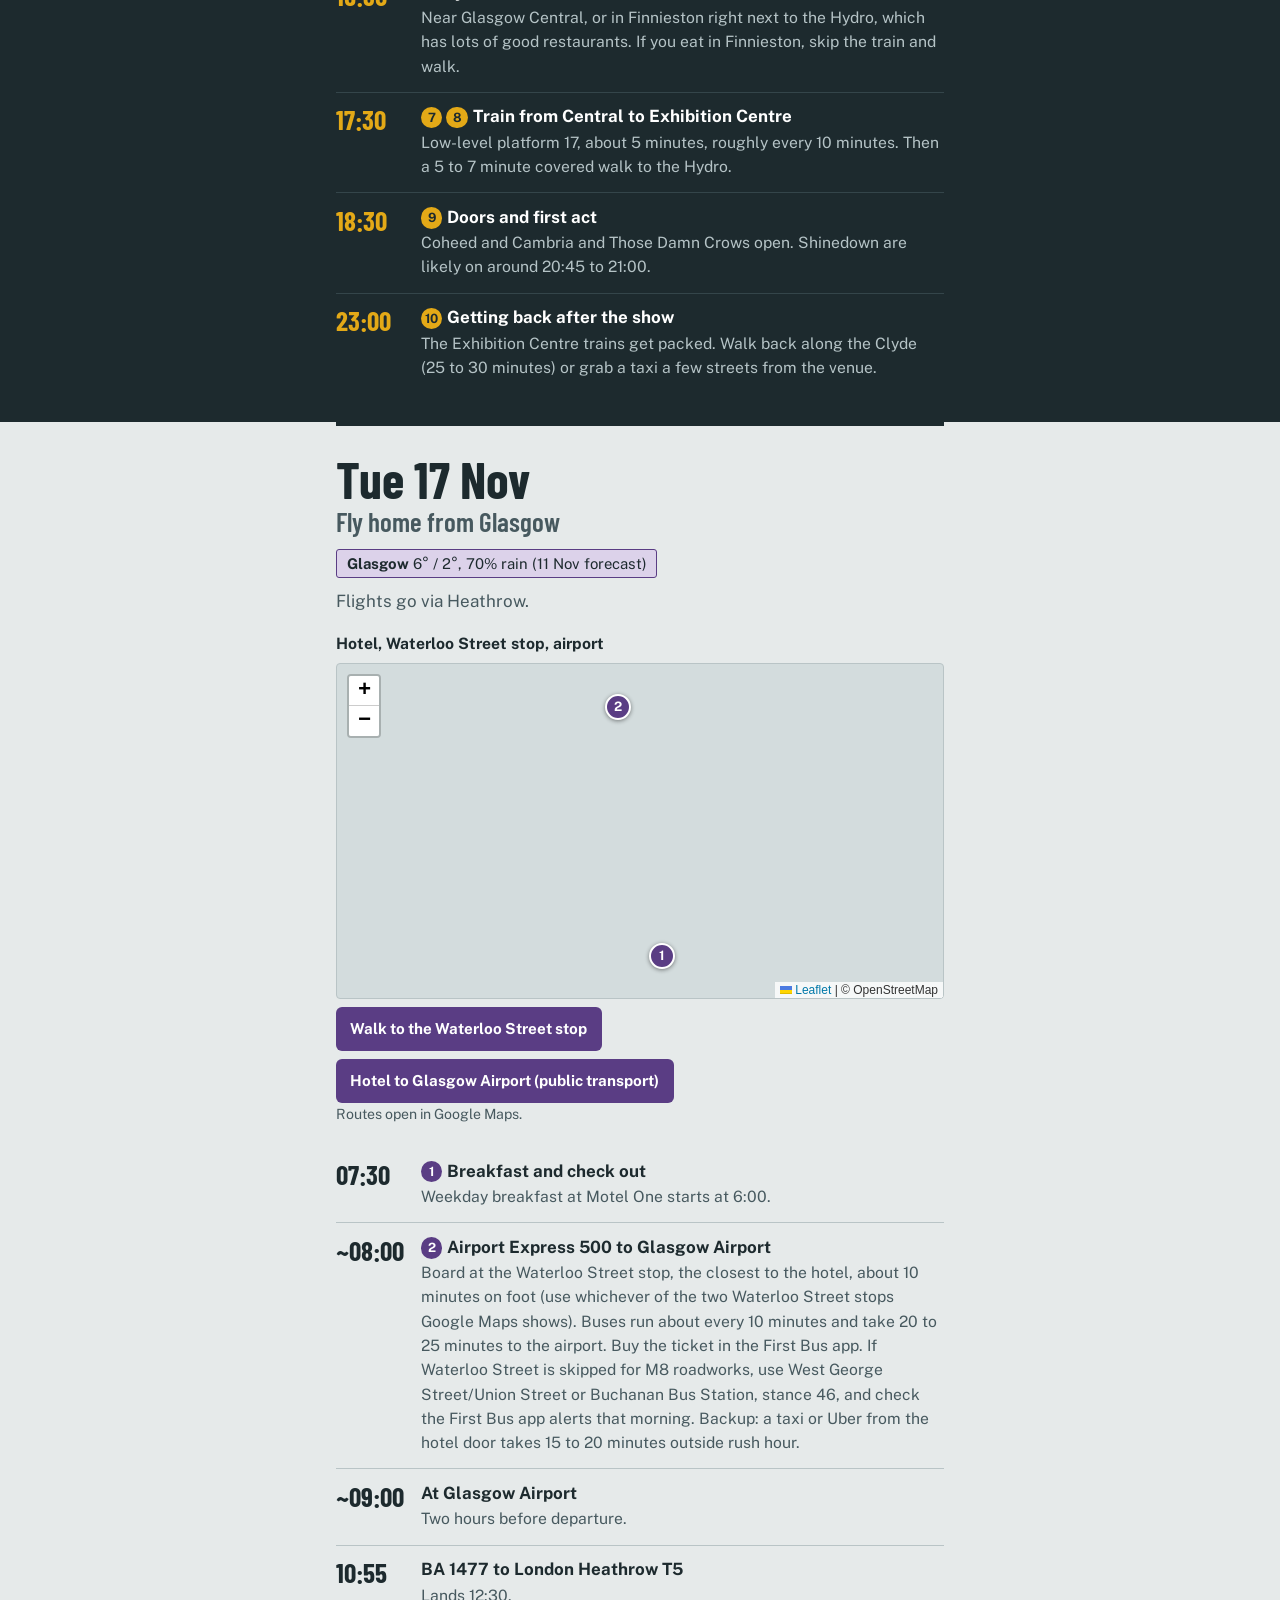
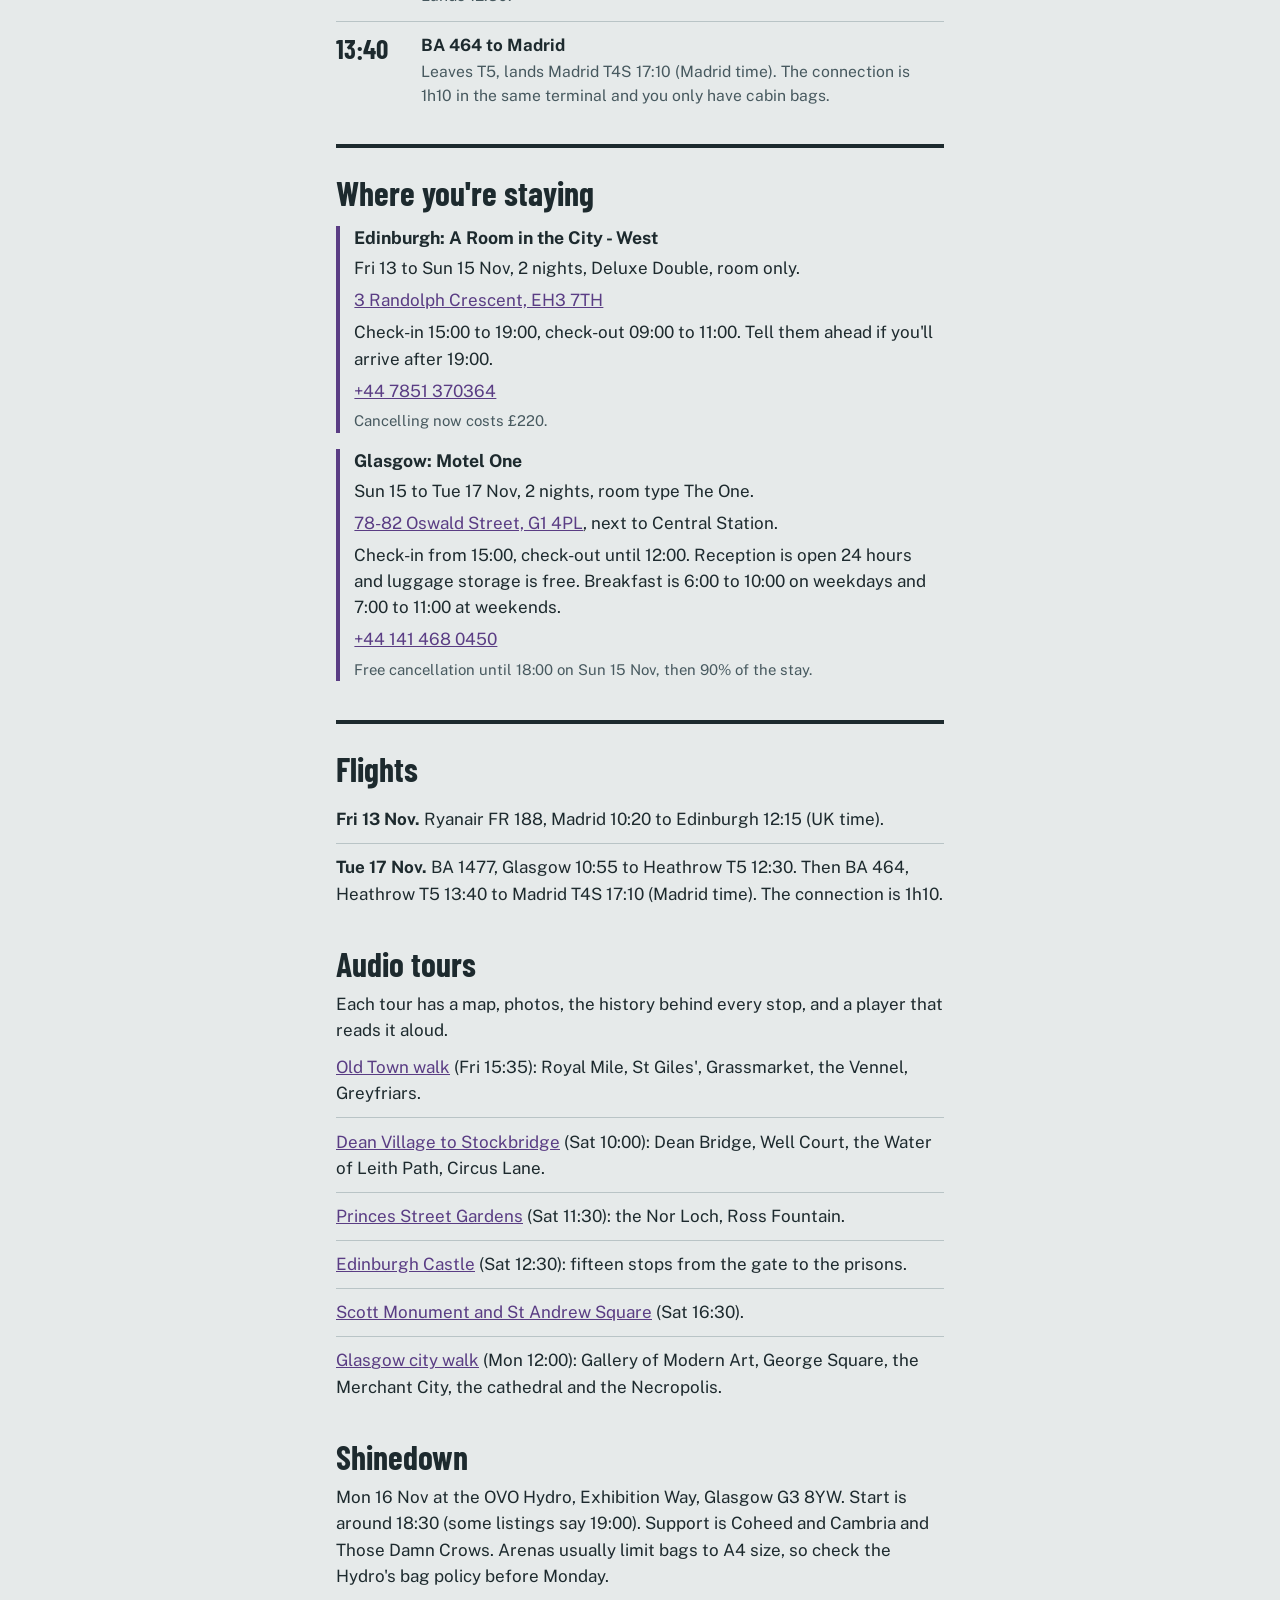
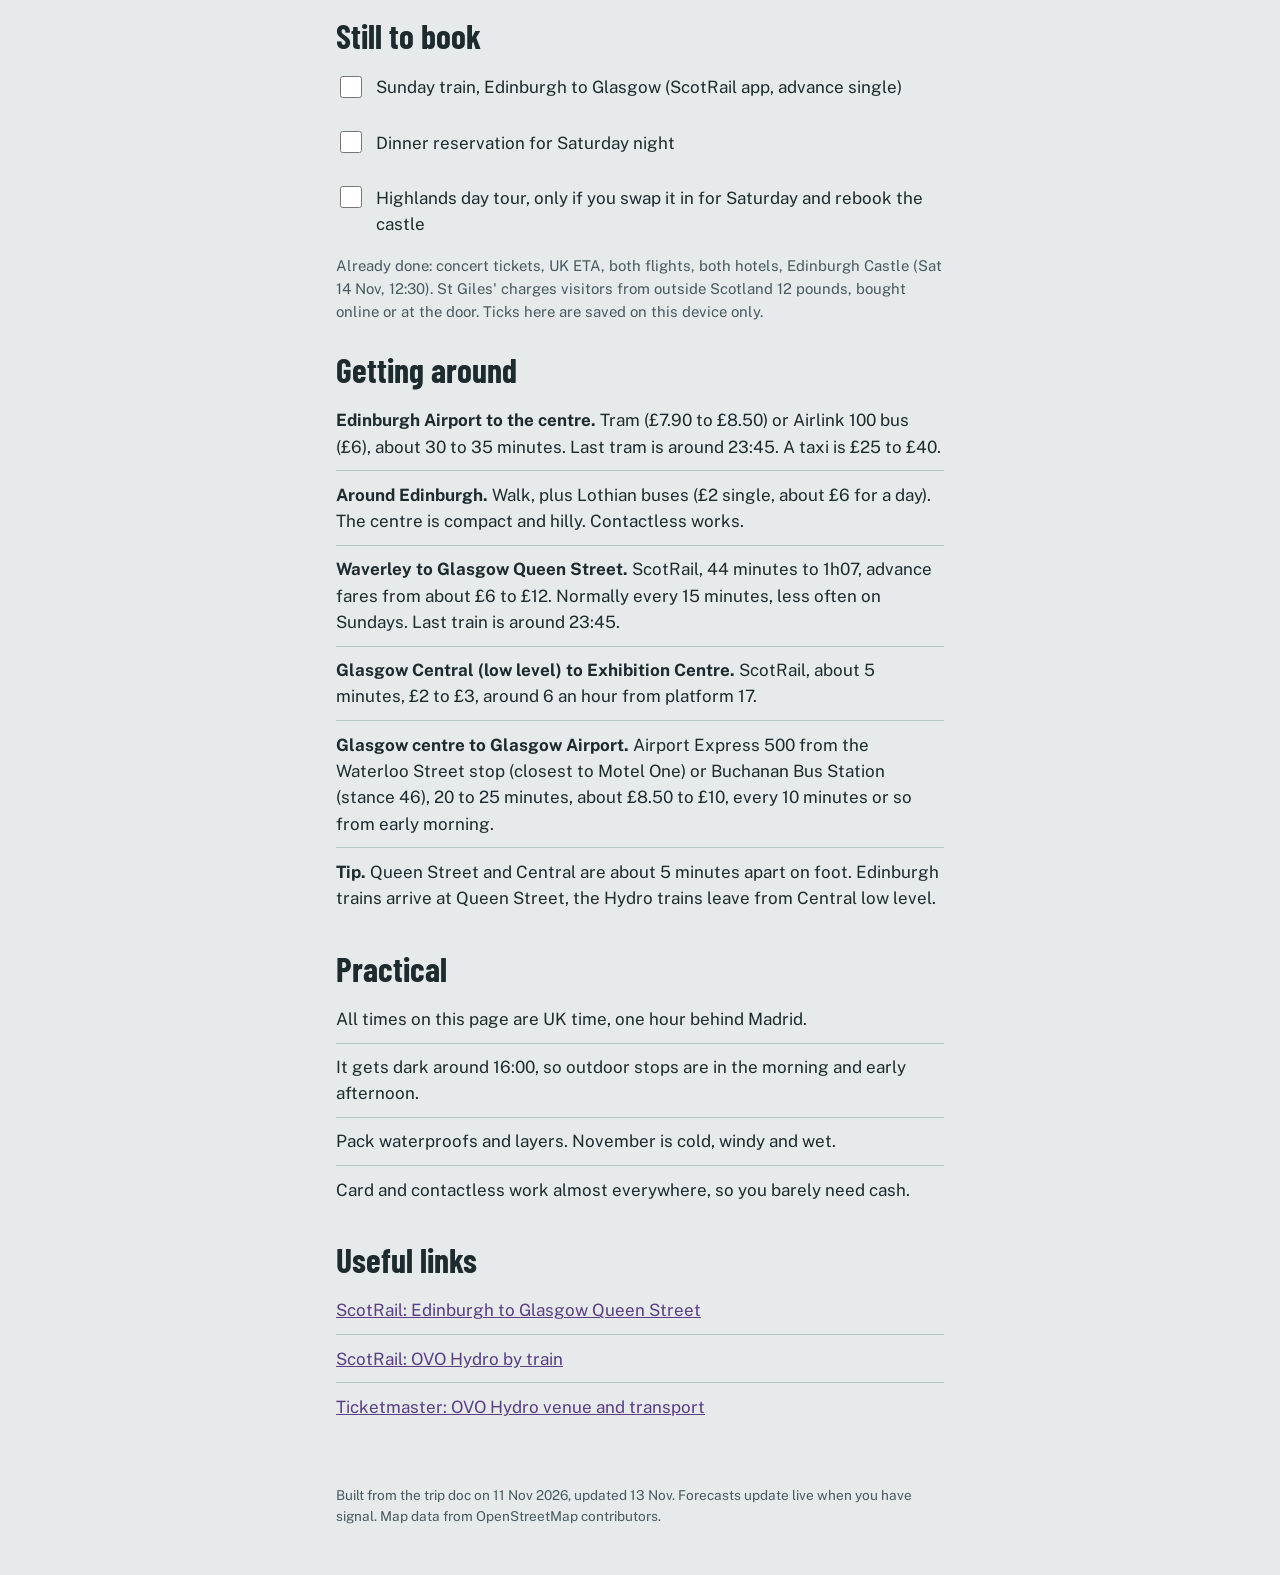
==== commit aaf6e0bb: "Mon: drop closed Lighthouse, start walk at GoMA at 12:00 Co-Authored-By: Claude Sonnet 5.5 <noreply@" ====
--- a/index.html
+++ b/index.html
@@ -91,22 +91,21 @@
     <h2>Glasgow and Shinedown</h2>
   </div>
   <p class="weather"><span class="wx" data-city="gla" data-date="2026-11-16"><b>Glasgow</b> <i class="wxv">loading</i></span></p>
-  <p class="blurb">No packing, no train. Slow start, then a city walk with an audio tour, Mackintosh to the Necropolis. Check your ticket for the exact start time, listings say 18:30 or 19:00.</p>
-  <div class="mapblock"><p class="maptitle">Glasgow by day</p><div class="map" id="map-mon-0" role="img" aria-label="Map: Glasgow by day"></div><div class="routes"><a class="btn" href="https://www.google.com/maps/dir/Motel%20One%20Glasgow,%2078-82%20Oswald%20Street,%20Glasgow%20G1%204PL/The%20Lighthouse,%20Mitchell%20Lane,%20Glasgow/Gallery%20of%20Modern%20Art,%20Royal%20Exchange%20Square,%20Glasgow/George%20Square,%20Glasgow/Merchant%20City,%20Glasgow/Glasgow%20Cathedral/Glasgow%20Necropolis/Motel%20One%20Glasgow,%2078-82%20Oswald%20Street,%20Glasgow%20G1%204PL/data=!4m2!4m1!3e2" target="_blank" rel="noopener">Day walk</a><a class="btn" href="glasgow.html">Audio tour</a></div><p class="mapnote">Routes open in Google Maps.</p></div>
+  <p class="blurb">No packing, no train. Slow start, then a city walk with an audio tour, from the Duke of Wellington to the Necropolis. Check your ticket for the exact start time, listings say 18:30 or 19:00.</p>
+  <div class="mapblock"><p class="maptitle">Glasgow by day</p><div class="map" id="map-mon-0" role="img" aria-label="Map: Glasgow by day"></div><div class="routes"><a class="btn" href="https://www.google.com/maps/dir/Motel%20One%20Glasgow,%2078-82%20Oswald%20Street,%20Glasgow%20G1%204PL/Gallery%20of%20Modern%20Art,%20Royal%20Exchange%20Square,%20Glasgow/George%20Square,%20Glasgow/Merchant%20City,%20Glasgow/Glasgow%20Cathedral/Glasgow%20Necropolis/Motel%20One%20Glasgow,%2078-82%20Oswald%20Street,%20Glasgow%20G1%204PL/data=!4m2!4m1!3e2" target="_blank" rel="noopener">Day walk</a><a class="btn" href="glasgow.html">Audio tour</a></div><p class="mapnote">Routes open in Google Maps.</p></div>
 <div class="mapblock"><p class="maptitle">To the Hydro and back</p><div class="map" id="map-mon-1" role="img" aria-label="Map: To the Hydro and back"></div><div class="routes"><a class="btn" href="https://www.google.com/maps/dir/Glasgow%20Central%20station/OVO%20Hydro,%20Glasgow/data=!4m2!4m1!3e3" target="_blank" rel="noopener">Central to the Hydro (train)</a><a class="btn" href="https://www.google.com/maps/dir/OVO%20Hydro,%20Glasgow/Motel%20One%20Glasgow,%2078-82%20Oswald%20Street,%20Glasgow%20G1%204PL/data=!4m2!4m1!3e2" target="_blank" rel="noopener">Walk home after the show</a></div></div>
   <ol class="timeline">
 <li class="row"><div class="t w">Morning</div><div class="b"><h4><span class="pin">1</span>Slow start</h4></div></li>
-<li class="row"><div class="t">11:00</div><div class="b"><h4><span class="pin">2</span><a class="plink" href="glasgow.html#s1">The Lighthouse</a></h4><p>Mackintosh's first public building, free, open from 10:30. Take the lift or the 136 steps for the view.</p></div></li>
-<li class="row"><div class="t">11:45</div><div class="b"><h4><span class="pin">3</span><a class="plink" href="glasgow.html#s2">Gallery of Modern Art and the Duke of Wellington</a></h4><p>The statue with the traffic cone, on Royal Exchange Square.</p></div></li>
-<li class="row"><div class="t">12:05</div><div class="b"><h4><span class="pin">4</span><a class="plink" href="glasgow.html#s3">George Square and the City Chambers</a></h4><p>Free City Chambers tours are weekdays at 10:30 and 14:30, so the outside only today.</p></div></li>
-<li class="row"><div class="t">12:30</div><div class="b"><h4><span class="pin">5</span><a class="plink" href="glasgow.html#s4">Lunch in the Merchant City</a></h4><p>Then walk east to Glasgow Cross and up the High Street, about 20 minutes.</p></div></li>
-<li class="row"><div class="t">13:45</div><div class="b"><h4><span class="pin">6</span><a class="plink" href="glasgow.html#s5">Glasgow Cathedral</a></h4><p>Free. Open 10:00 to 16:00, last entry around 15:00, lower church shuts about 15:15.</p></div></li>
-<li class="row"><div class="t">14:30</div><div class="b"><h4><span class="pin">7</span><a class="plink" href="glasgow.html#s6">Glasgow Necropolis</a></h4><p>The hill behind the cathedral, with the John Knox column and the best view in town. Be down by about 15:30, before dusk.</p></div></li>
+<li class="row"><div class="t">12:00</div><div class="b"><h4><span class="pin">2</span><a class="plink" href="glasgow.html#s1">Gallery of Modern Art and the Duke of Wellington</a></h4><p>The statue with the traffic cone, on Royal Exchange Square, about 10 minutes from the hotel. The Lighthouse is closed, so we start here.</p></div></li>
+<li class="row"><div class="t">12:20</div><div class="b"><h4><span class="pin">3</span><a class="plink" href="glasgow.html#s2">George Square and the City Chambers</a></h4><p>Free City Chambers tours are weekdays at 10:30 and 14:30, so the outside only today.</p></div></li>
+<li class="row"><div class="t">12:45</div><div class="b"><h4><span class="pin">4</span><a class="plink" href="glasgow.html#s3">Lunch in the Merchant City</a></h4><p>Then walk east to Glasgow Cross and up the High Street, about 20 minutes.</p></div></li>
+<li class="row"><div class="t">13:45</div><div class="b"><h4><span class="pin">5</span><a class="plink" href="glasgow.html#s4">Glasgow Cathedral</a></h4><p>Free. Open 10:00 to 16:00, last entry around 15:00, lower church shuts about 15:15.</p></div></li>
+<li class="row"><div class="t">14:30</div><div class="b"><h4><span class="pin">6</span><a class="plink" href="glasgow.html#s5">Glasgow Necropolis</a></h4><p>The hill behind the cathedral, with the John Knox column and the best view in town. Be down by about 15:30, before dusk.</p></div></li>
 <li class="row"><div class="t">15:30</div><div class="b"><h4>Back to the hotel to rest</h4></div></li>
 <li class="row"><div class="t">16:30</div><div class="b"><h4>Early dinner</h4><p>Near Glasgow Central, or in Finnieston right next to the Hydro, which has lots of good restaurants. If you eat in Finnieston, skip the train and walk.</p></div></li>
-<li class="row"><div class="t">17:30</div><div class="b"><h4><span class="pin">8</span><span class="pin">9</span>Train from Central to Exhibition Centre</h4><p>Low-level platform 17, about 5 minutes, roughly every 10 minutes. Then a 5 to 7 minute covered walk to the Hydro.</p></div></li>
-<li class="row"><div class="t">18:30</div><div class="b"><h4><span class="pin">10</span>Doors and first act</h4><p>Coheed and Cambria and Those Damn Crows open. Shinedown are likely on around 20:45 to 21:00.</p></div></li>
-<li class="row"><div class="t">23:00</div><div class="b"><h4><span class="pin">11</span>Getting back after the show</h4><p>The Exhibition Centre trains get packed. Walk back along the Clyde (25 to 30 minutes) or grab a taxi a few streets from the venue.</p></div></li>
+<li class="row"><div class="t">17:30</div><div class="b"><h4><span class="pin">7</span><span class="pin">8</span>Train from Central to Exhibition Centre</h4><p>Low-level platform 17, about 5 minutes, roughly every 10 minutes. Then a 5 to 7 minute covered walk to the Hydro.</p></div></li>
+<li class="row"><div class="t">18:30</div><div class="b"><h4><span class="pin">9</span>Doors and first act</h4><p>Coheed and Cambria and Those Damn Crows open. Shinedown are likely on around 20:45 to 21:00.</p></div></li>
+<li class="row"><div class="t">23:00</div><div class="b"><h4><span class="pin">10</span>Getting back after the show</h4><p>The Exhibition Centre trains get packed. Walk back along the Clyde (25 to 30 minutes) or grab a taxi a few streets from the venue.</p></div></li>
   </ol>
   
 </section>
@@ -163,7 +162,7 @@
     <li><a href="gardens.html">Princes Street Gardens</a> (Sat 11:30): the Nor Loch, Ross Fountain.</li>
     <li><a href="castle.html">Edinburgh Castle</a> (Sat 12:30): fifteen stops from the gate to the prisons.</li>
     <li><a href="evening.html">Scott Monument and St Andrew Square</a> (Sat 16:30).</li>
-    <li><a href="glasgow.html">Glasgow city walk</a> (Mon 11:00): the Lighthouse, Gallery of Modern Art, George Square, the Merchant City, the cathedral and the Necropolis.</li>
+    <li><a href="glasgow.html">Glasgow city walk</a> (Mon 12:00): Gallery of Modern Art, George Square, the Merchant City, the cathedral and the Necropolis.</li>
   </ul>
 
   <h2>Shinedown</h2>
@@ -204,7 +203,7 @@
 </section>
 </main>
 <footer>Built from the trip doc on 11 Nov 2026, updated 13 Nov. Forecasts update live when you have signal. Map data from OpenStreetMap contributors.</footer>
-<script type="application/json" id="data">{"maps": [{"id": "map-fri-0", "pins": [{"n": 1, "name": "A Room in the City - West", "lat": 55.952, "lng": -3.2085}, {"n": 2, "name": "St Giles' Cathedral", "lat": 55.9495, "lng": -3.1909, "href": "oldtown.html#s1"}, {"n": 3, "name": "Grassmarket", "lat": 55.9476, "lng": -3.1963, "href": "oldtown.html#s3"}, {"n": 4, "name": "The Vennel viewpoint", "lat": 55.9469, "lng": -3.1972, "href": "oldtown.html#s5"}, {"n": 5, "name": "Greyfriars Kirkyard", "lat": 55.9467, "lng": -3.1922, "href": "oldtown.html#s6"}]}, {"id": "map-sat-0", "pins": [{"n": 1, "name": "A Room in the City - West", "lat": 55.952, "lng": -3.2085}, {"n": 2, "name": "Dean Village", "lat": 55.9524, "lng": -3.2176, "href": "westend.html#s1"}, {"n": 3, "name": "Water of Leith Path", "lat": 55.9553, "lng": -3.2145, "href": "westend.html#s3"}, {"n": 4, "name": "Stockbridge", "lat": 55.9597, "lng": -3.2086, "href": "westend.html#s5"}, {"n": 5, "name": "Circus Lane", "lat": 55.9587, "lng": -3.2058, "href": "westend.html#s5"}, {"n": 6, "name": "Edinburgh Castle", "lat": 55.9486, "lng": -3.1999, "href": "castle.html"}]}, {"id": "map-sat-1", "pins": [{"n": 7, "name": "Calton Hill", "lat": 55.9556, "lng": -3.1824}, {"n": 8, "name": "Scott Monument", "lat": 55.9524, "lng": -3.1933, "href": "evening.html#s1"}, {"n": 9, "name": "St Andrew Square", "lat": 55.9542, "lng": -3.1931, "href": "evening.html#s1"}]}, {"id": "map-sun-0", "pins": [{"n": 1, "name": "A Room in the City - West (bags)", "lat": 55.952, "lng": -3.2085}, {"n": 2, "name": "National Museum of Scotland", "lat": 55.9471, "lng": -3.1904}, {"n": 3, "name": "Edinburgh Waverley", "lat": 55.9521, "lng": -3.1896}]}, {"id": "map-sun-1", "pins": [{"n": 4, "name": "Glasgow Queen Street", "lat": 55.8624, "lng": -4.2511}, {"n": 5, "name": "Motel One Glasgow", "lat": 55.858203, "lng": -4.259565}]}, {"id": "map-mon-0", "pins": [{"n": 1, "name": "Motel One Glasgow", "lat": 55.858203, "lng": -4.259565}, {"n": 2, "name": "The Lighthouse", "lat": 55.8604, "lng": -4.2551, "href": "glasgow.html#s1"}, {"n": 3, "name": "Gallery of Modern Art", "lat": 55.8601, "lng": -4.2524, "href": "glasgow.html#s2"}, {"n": 4, "name": "George Square", "lat": 55.8614, "lng": -4.25, "href": "glasgow.html#s3"}, {"n": 5, "name": "Merchant City", "lat": 55.8588, "lng": -4.2437, "href": "glasgow.html#s4"}, {"n": 6, "name": "Glasgow Cathedral", "lat": 55.8618, "lng": -4.2347, "href": "glasgow.html#s5"}, {"n": 7, "name": "Glasgow Necropolis", "lat": 55.8629, "lng": -4.2322, "href": "glasgow.html#s6"}]}, {"id": "map-mon-1", "pins": [{"n": 8, "name": "Glasgow Central", "lat": 55.8587, "lng": -4.2582}, {"n": 9, "name": "Exhibition Centre station", "lat": 55.8613, "lng": -4.2848}, {"n": 10, "name": "OVO Hydro", "lat": 55.8603, "lng": -4.2861}, {"n": 11, "name": "Motel One Glasgow", "lat": 55.858203, "lng": -4.259565}]}, {"id": "map-tue-0", "pins": [{"n": 1, "name": "Motel One Glasgow", "lat": 55.858203, "lng": -4.259565}, {"n": 2, "name": "Waterloo Street stop (approx.)", "lat": 55.8612, "lng": -4.2605}]}], "events": [{"ts": "2026-11-13T09:20:00Z", "when": "10:20", "place": "Fly Madrid to Edinburgh", "day": "Fri 13 Nov"}, {"ts": "2026-11-13T12:15:00Z", "when": "12:15", "place": "Land at Edinburgh Airport", "day": "Fri 13 Nov"}, {"ts": "2026-11-13T14:45:00Z", "when": "~14:45", "place": "Drop bags at the hotel", "day": "Fri 13 Nov"}, {"ts": "2026-11-13T15:35:00Z", "when": "15:35", "place": "Royal Mile and the Heart of Midlothian", "day": "Fri 13 Nov"}, {"ts": "2026-11-13T15:40:00Z", "when": "15:40", "place": "St Giles' Cathedral", "day": "Fri 13 Nov"}, {"ts": "2026-11-13T16:15:00Z", "when": "16:15", "place": "Victoria Street and the Grassmarket", "day": "Fri 13 Nov"}, {"ts": "2026-11-13T16:45:00Z", "when": "16:45", "place": "The Vennel viewpoint", "day": "Fri 13 Nov"}, {"ts": "2026-11-13T17:00:00Z", "when": "17:00", "place": "Greyfriars Kirkyard and Bobby", "day": "Fri 13 Nov"}, {"ts": "2026-11-14T10:30:00Z", "when": "10:30", "place": "Dean Village", "day": "Sat 14 Nov"}, {"ts": "2026-11-14T10:55:00Z", "when": "10:55", "place": "Water of Leith Path to Stockbridge", "day": "Sat 14 Nov"}, {"ts": "2026-11-14T11:25:00Z", "when": "11:25", "place": "Stockbridge and Circus Lane", "day": "Sat 14 Nov"}, {"ts": "2026-11-14T11:50:00Z", "when": "11:50", "place": "Walk to the castle", "day": "Sat 14 Nov"}, {"ts": "2026-11-14T12:30:00Z", "when": "12:30", "place": "Edinburgh Castle", "day": "Sat 14 Nov"}, {"ts": "2026-11-14T15:15:00Z", "when": "15:15", "place": "Walk to Calton Hill", "day": "Sat 14 Nov"}, {"ts": "2026-11-14T16:30:00Z", "when": "16:30", "place": "Scott Monument and St Andrew Square", "day": "Sat 14 Nov"}, {"ts": "2026-11-15T09:30:00Z", "when": "09:30", "place": "Breakfast, check out, leave the bags", "day": "Sun 15 Nov"}, {"ts": "2026-11-15T10:00:00Z", "when": "10:00", "place": "National Museum of Scotland", "day": "Sun 15 Nov"}, {"ts": "2026-11-15T13:15:00Z", "when": "13:15", "place": "Collect the bags at the hotel", "day": "Sun 15 Nov"}, {"ts": "2026-11-15T14:00:00Z", "when": "14:00", "place": "Train from Waverley to Glasgow Queen Street", "day": "Sun 15 Nov"}, {"ts": "2026-11-15T16:00:00Z", "when": "~16:00", "place": "Arrive in Glasgow, check in", "day": "Sun 15 Nov"}, {"ts": "2026-11-16T11:00:00Z", "when": "11:00", "place": "The Lighthouse", "day": "Mon 16 Nov"}, {"ts": "2026-11-16T11:45:00Z", "when": "11:45", "place": "Gallery of Modern Art and the Duke of Wellington", "day": "Mon 16 Nov"}, {"ts": "2026-11-16T12:05:00Z", "when": "12:05", "place": "George Square and the City Chambers", "day": "Mon 16 Nov"}, {"ts": "2026-11-16T12:30:00Z", "when": "12:30", "place": "Lunch in the Merchant City", "day": "Mon 16 Nov"}, {"ts": "2026-11-16T13:45:00Z", "when": "13:45", "place": "Glasgow Cathedral", "day": "Mon 16 Nov"}, {"ts": "2026-11-16T14:30:00Z", "when": "14:30", "place": "Glasgow Necropolis", "day": "Mon 16 Nov"}, {"ts": "2026-11-16T15:30:00Z", "when": "15:30", "place": "Back to the hotel to rest", "day": "Mon 16 Nov"}, {"ts": "2026-11-16T16:30:00Z", "when": "16:30", "place": "Early dinner", "day": "Mon 16 Nov"}, {"ts": "2026-11-16T17:30:00Z", "when": "17:30", "place": "Train from Central to Exhibition Centre", "day": "Mon 16 Nov"}, {"ts": "2026-11-16T18:30:00Z", "when": "18:30", "place": "Doors and first act", "day": "Mon 16 Nov"}, {"ts": "2026-11-16T23:00:00Z", "when": "23:00", "place": "Getting back after the show", "day": "Mon 16 Nov"}, {"ts": "2026-11-17T07:30:00Z", "when": "07:30", "place": "Breakfast and check out", "day": "Tue 17 Nov"}, {"ts": "2026-11-17T08:00:00Z", "when": "~08:00", "place": "Airport Express 500 to Glasgow Airport", "day": "Tue 17 Nov"}, {"ts": "2026-11-17T09:00:00Z", "when": "~09:00", "place": "At Glasgow Airport", "day": "Tue 17 Nov"}, {"ts": "2026-11-17T10:55:00Z", "when": "10:55", "place": "BA 1477 to London Heathrow T5", "day": "Tue 17 Nov"}, {"ts": "2026-11-17T13:40:00Z", "when": "13:40", "place": "BA 464 to Madrid", "day": "Tue 17 Nov"}], "weather": {"edi": {"2026-11-13": [6.9, 1.5, 5], "2026-11-14": [9.3, 4.8, 10], "2026-11-15": [7.8, 3.7, 45], "2026-11-16": [6.2, 2.6, 0], "2026-11-17": [6.3, 3.7, 65]}, "gla": {"2026-11-13": [6.5, -1.0, 10], "2026-11-14": [9.2, 4.9, 15], "2026-11-15": [7.7, 2.3, 50], "2026-11-16": [5.9, 1.0, 0], "2026-11-17": [5.7, 1.6, 70]}}, "trip": {"start": "2026-11-13T09:20:00Z", "end": "2026-11-17T17:10:00Z"}}</script>
+<script type="application/json" id="data">{"maps": [{"id": "map-fri-0", "pins": [{"n": 1, "name": "A Room in the City - West", "lat": 55.952, "lng": -3.2085}, {"n": 2, "name": "St Giles' Cathedral", "lat": 55.9495, "lng": -3.1909, "href": "oldtown.html#s1"}, {"n": 3, "name": "Grassmarket", "lat": 55.9476, "lng": -3.1963, "href": "oldtown.html#s3"}, {"n": 4, "name": "The Vennel viewpoint", "lat": 55.9469, "lng": -3.1972, "href": "oldtown.html#s5"}, {"n": 5, "name": "Greyfriars Kirkyard", "lat": 55.9467, "lng": -3.1922, "href": "oldtown.html#s6"}]}, {"id": "map-sat-0", "pins": [{"n": 1, "name": "A Room in the City - West", "lat": 55.952, "lng": -3.2085}, {"n": 2, "name": "Dean Village", "lat": 55.9524, "lng": -3.2176, "href": "westend.html#s1"}, {"n": 3, "name": "Water of Leith Path", "lat": 55.9553, "lng": -3.2145, "href": "westend.html#s3"}, {"n": 4, "name": "Stockbridge", "lat": 55.9597, "lng": -3.2086, "href": "westend.html#s5"}, {"n": 5, "name": "Circus Lane", "lat": 55.9587, "lng": -3.2058, "href": "westend.html#s5"}, {"n": 6, "name": "Edinburgh Castle", "lat": 55.9486, "lng": -3.1999, "href": "castle.html"}]}, {"id": "map-sat-1", "pins": [{"n": 7, "name": "Calton Hill", "lat": 55.9556, "lng": -3.1824}, {"n": 8, "name": "Scott Monument", "lat": 55.9524, "lng": -3.1933, "href": "evening.html#s1"}, {"n": 9, "name": "St Andrew Square", "lat": 55.9542, "lng": -3.1931, "href": "evening.html#s1"}]}, {"id": "map-sun-0", "pins": [{"n": 1, "name": "A Room in the City - West (bags)", "lat": 55.952, "lng": -3.2085}, {"n": 2, "name": "National Museum of Scotland", "lat": 55.9471, "lng": -3.1904}, {"n": 3, "name": "Edinburgh Waverley", "lat": 55.9521, "lng": -3.1896}]}, {"id": "map-sun-1", "pins": [{"n": 4, "name": "Glasgow Queen Street", "lat": 55.8624, "lng": -4.2511}, {"n": 5, "name": "Motel One Glasgow", "lat": 55.858203, "lng": -4.259565}]}, {"id": "map-mon-0", "pins": [{"n": 1, "name": "Motel One Glasgow", "lat": 55.858203, "lng": -4.259565}, {"n": 2, "name": "Gallery of Modern Art", "lat": 55.8601, "lng": -4.2524, "href": "glasgow.html#s1"}, {"n": 3, "name": "George Square", "lat": 55.8614, "lng": -4.25, "href": "glasgow.html#s2"}, {"n": 4, "name": "Merchant City", "lat": 55.8588, "lng": -4.2437, "href": "glasgow.html#s3"}, {"n": 5, "name": "Glasgow Cathedral", "lat": 55.8618, "lng": -4.2347, "href": "glasgow.html#s4"}, {"n": 6, "name": "Glasgow Necropolis", "lat": 55.8629, "lng": -4.2322, "href": "glasgow.html#s5"}]}, {"id": "map-mon-1", "pins": [{"n": 7, "name": "Glasgow Central", "lat": 55.8587, "lng": -4.2582}, {"n": 8, "name": "Exhibition Centre station", "lat": 55.8613, "lng": -4.2848}, {"n": 9, "name": "OVO Hydro", "lat": 55.8603, "lng": -4.2861}, {"n": 10, "name": "Motel One Glasgow", "lat": 55.858203, "lng": -4.259565}]}, {"id": "map-tue-0", "pins": [{"n": 1, "name": "Motel One Glasgow", "lat": 55.858203, "lng": -4.259565}, {"n": 2, "name": "Waterloo Street stop (approx.)", "lat": 55.8612, "lng": -4.2605}]}], "events": [{"ts": "2026-11-13T09:20:00Z", "when": "10:20", "place": "Fly Madrid to Edinburgh", "day": "Fri 13 Nov"}, {"ts": "2026-11-13T12:15:00Z", "when": "12:15", "place": "Land at Edinburgh Airport", "day": "Fri 13 Nov"}, {"ts": "2026-11-13T14:45:00Z", "when": "~14:45", "place": "Drop bags at the hotel", "day": "Fri 13 Nov"}, {"ts": "2026-11-13T15:35:00Z", "when": "15:35", "place": "Royal Mile and the Heart of Midlothian", "day": "Fri 13 Nov"}, {"ts": "2026-11-13T15:40:00Z", "when": "15:40", "place": "St Giles' Cathedral", "day": "Fri 13 Nov"}, {"ts": "2026-11-13T16:15:00Z", "when": "16:15", "place": "Victoria Street and the Grassmarket", "day": "Fri 13 Nov"}, {"ts": "2026-11-13T16:45:00Z", "when": "16:45", "place": "The Vennel viewpoint", "day": "Fri 13 Nov"}, {"ts": "2026-11-13T17:00:00Z", "when": "17:00", "place": "Greyfriars Kirkyard and Bobby", "day": "Fri 13 Nov"}, {"ts": "2026-11-14T10:30:00Z", "when": "10:30", "place": "Dean Village", "day": "Sat 14 Nov"}, {"ts": "2026-11-14T10:55:00Z", "when": "10:55", "place": "Water of Leith Path to Stockbridge", "day": "Sat 14 Nov"}, {"ts": "2026-11-14T11:25:00Z", "when": "11:25", "place": "Stockbridge and Circus Lane", "day": "Sat 14 Nov"}, {"ts": "2026-11-14T11:50:00Z", "when": "11:50", "place": "Walk to the castle", "day": "Sat 14 Nov"}, {"ts": "2026-11-14T12:30:00Z", "when": "12:30", "place": "Edinburgh Castle", "day": "Sat 14 Nov"}, {"ts": "2026-11-14T15:15:00Z", "when": "15:15", "place": "Walk to Calton Hill", "day": "Sat 14 Nov"}, {"ts": "2026-11-14T16:30:00Z", "when": "16:30", "place": "Scott Monument and St Andrew Square", "day": "Sat 14 Nov"}, {"ts": "2026-11-15T09:30:00Z", "when": "09:30", "place": "Breakfast, check out, leave the bags", "day": "Sun 15 Nov"}, {"ts": "2026-11-15T10:00:00Z", "when": "10:00", "place": "National Museum of Scotland", "day": "Sun 15 Nov"}, {"ts": "2026-11-15T13:15:00Z", "when": "13:15", "place": "Collect the bags at the hotel", "day": "Sun 15 Nov"}, {"ts": "2026-11-15T14:00:00Z", "when": "14:00", "place": "Train from Waverley to Glasgow Queen Street", "day": "Sun 15 Nov"}, {"ts": "2026-11-15T16:00:00Z", "when": "~16:00", "place": "Arrive in Glasgow, check in", "day": "Sun 15 Nov"}, {"ts": "2026-11-16T12:00:00Z", "when": "12:00", "place": "Gallery of Modern Art and the Duke of Wellington", "day": "Mon 16 Nov"}, {"ts": "2026-11-16T12:20:00Z", "when": "12:20", "place": "George Square and the City Chambers", "day": "Mon 16 Nov"}, {"ts": "2026-11-16T12:45:00Z", "when": "12:45", "place": "Lunch in the Merchant City", "day": "Mon 16 Nov"}, {"ts": "2026-11-16T13:45:00Z", "when": "13:45", "place": "Glasgow Cathedral", "day": "Mon 16 Nov"}, {"ts": "2026-11-16T14:30:00Z", "when": "14:30", "place": "Glasgow Necropolis", "day": "Mon 16 Nov"}, {"ts": "2026-11-16T15:30:00Z", "when": "15:30", "place": "Back to the hotel to rest", "day": "Mon 16 Nov"}, {"ts": "2026-11-16T16:30:00Z", "when": "16:30", "place": "Early dinner", "day": "Mon 16 Nov"}, {"ts": "2026-11-16T17:30:00Z", "when": "17:30", "place": "Train from Central to Exhibition Centre", "day": "Mon 16 Nov"}, {"ts": "2026-11-16T18:30:00Z", "when": "18:30", "place": "Doors and first act", "day": "Mon 16 Nov"}, {"ts": "2026-11-16T23:00:00Z", "when": "23:00", "place": "Getting back after the show", "day": "Mon 16 Nov"}, {"ts": "2026-11-17T07:30:00Z", "when": "07:30", "place": "Breakfast and check out", "day": "Tue 17 Nov"}, {"ts": "2026-11-17T08:00:00Z", "when": "~08:00", "place": "Airport Express 500 to Glasgow Airport", "day": "Tue 17 Nov"}, {"ts": "2026-11-17T09:00:00Z", "when": "~09:00", "place": "At Glasgow Airport", "day": "Tue 17 Nov"}, {"ts": "2026-11-17T10:55:00Z", "when": "10:55", "place": "BA 1477 to London Heathrow T5", "day": "Tue 17 Nov"}, {"ts": "2026-11-17T13:40:00Z", "when": "13:40", "place": "BA 464 to Madrid", "day": "Tue 17 Nov"}], "weather": {"edi": {"2026-11-13": [6.9, 1.5, 5], "2026-11-14": [9.3, 4.8, 10], "2026-11-15": [7.8, 3.7, 45], "2026-11-16": [6.2, 2.6, 0], "2026-11-17": [6.3, 3.7, 65]}, "gla": {"2026-11-13": [6.5, -1.0, 10], "2026-11-14": [9.2, 4.9, 15], "2026-11-15": [7.7, 2.3, 50], "2026-11-16": [5.9, 1.0, 0], "2026-11-17": [5.7, 1.6, 70]}}, "trip": {"start": "2026-11-13T09:20:00Z", "end": "2026-11-17T17:10:00Z"}}</script>
 <script src="vendor/leaflet/leaflet.js"></script>
 <script src="app.js"></script>
 </body>
